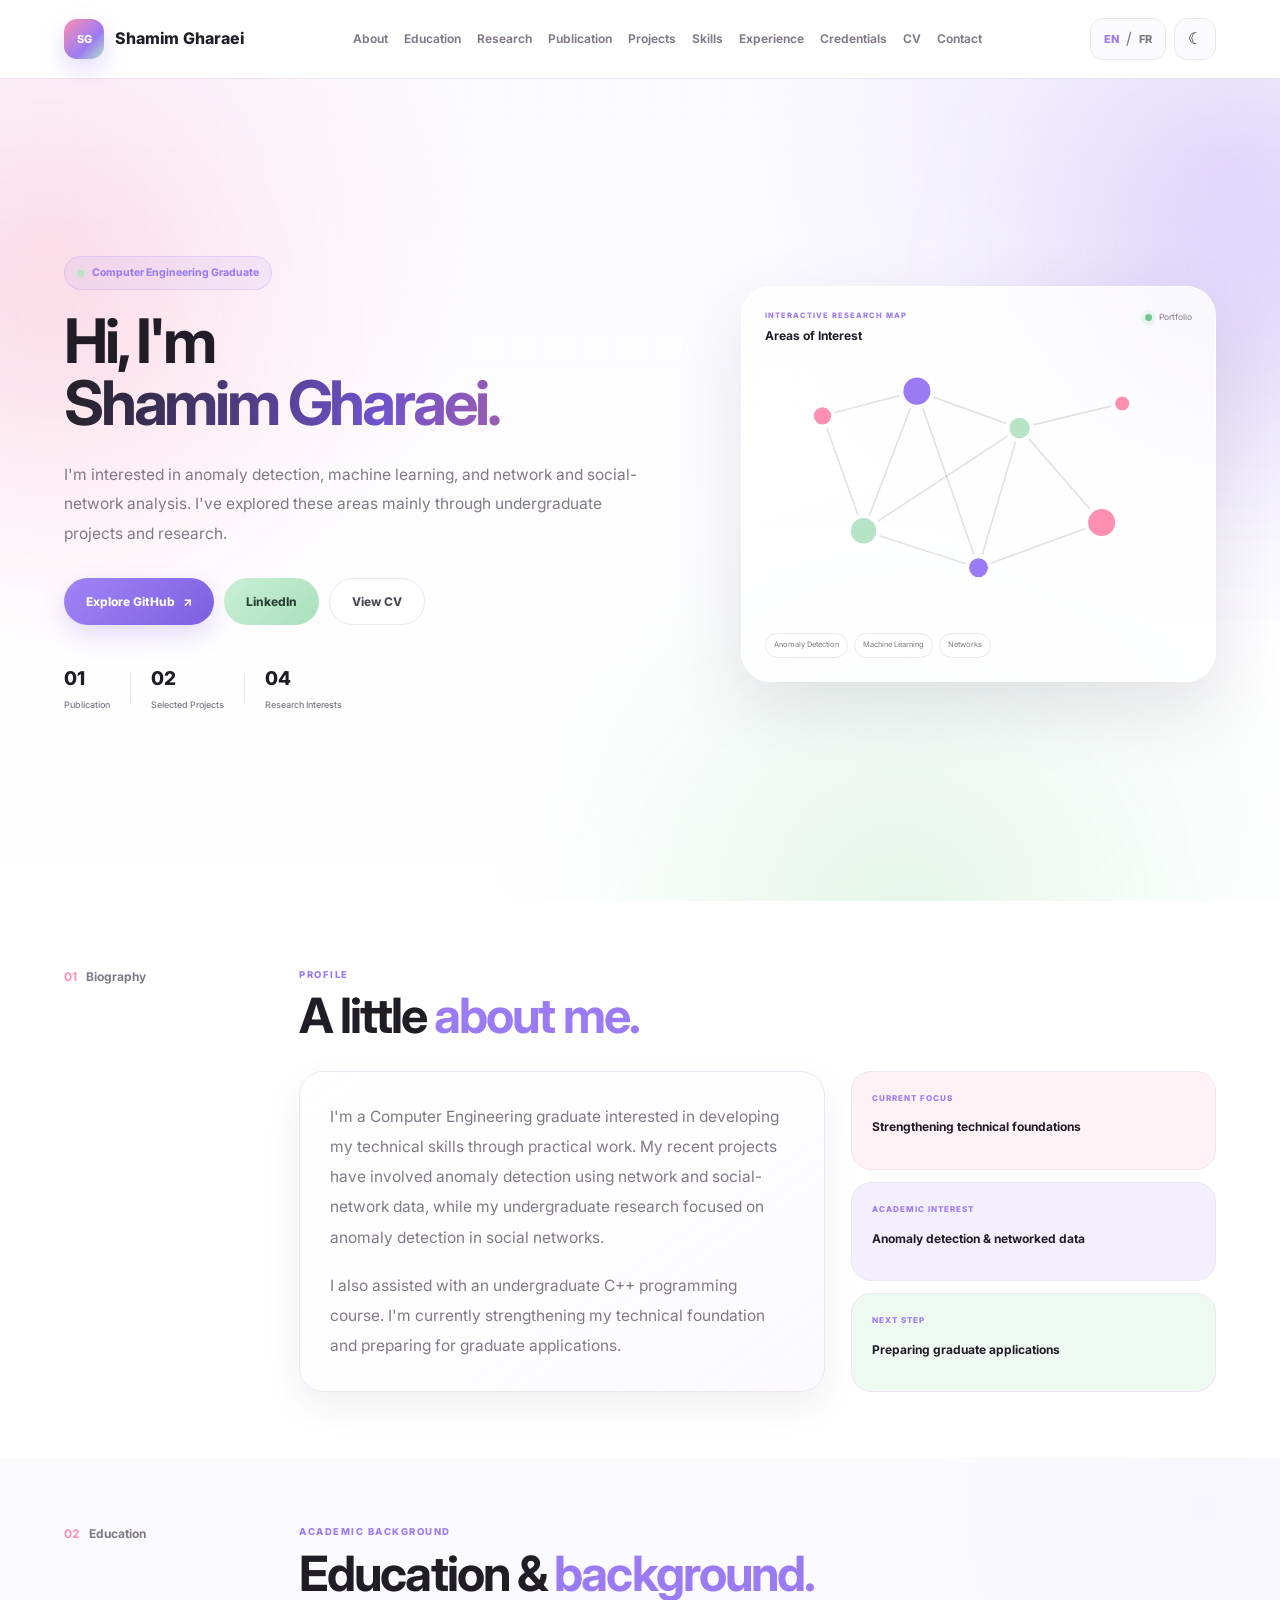
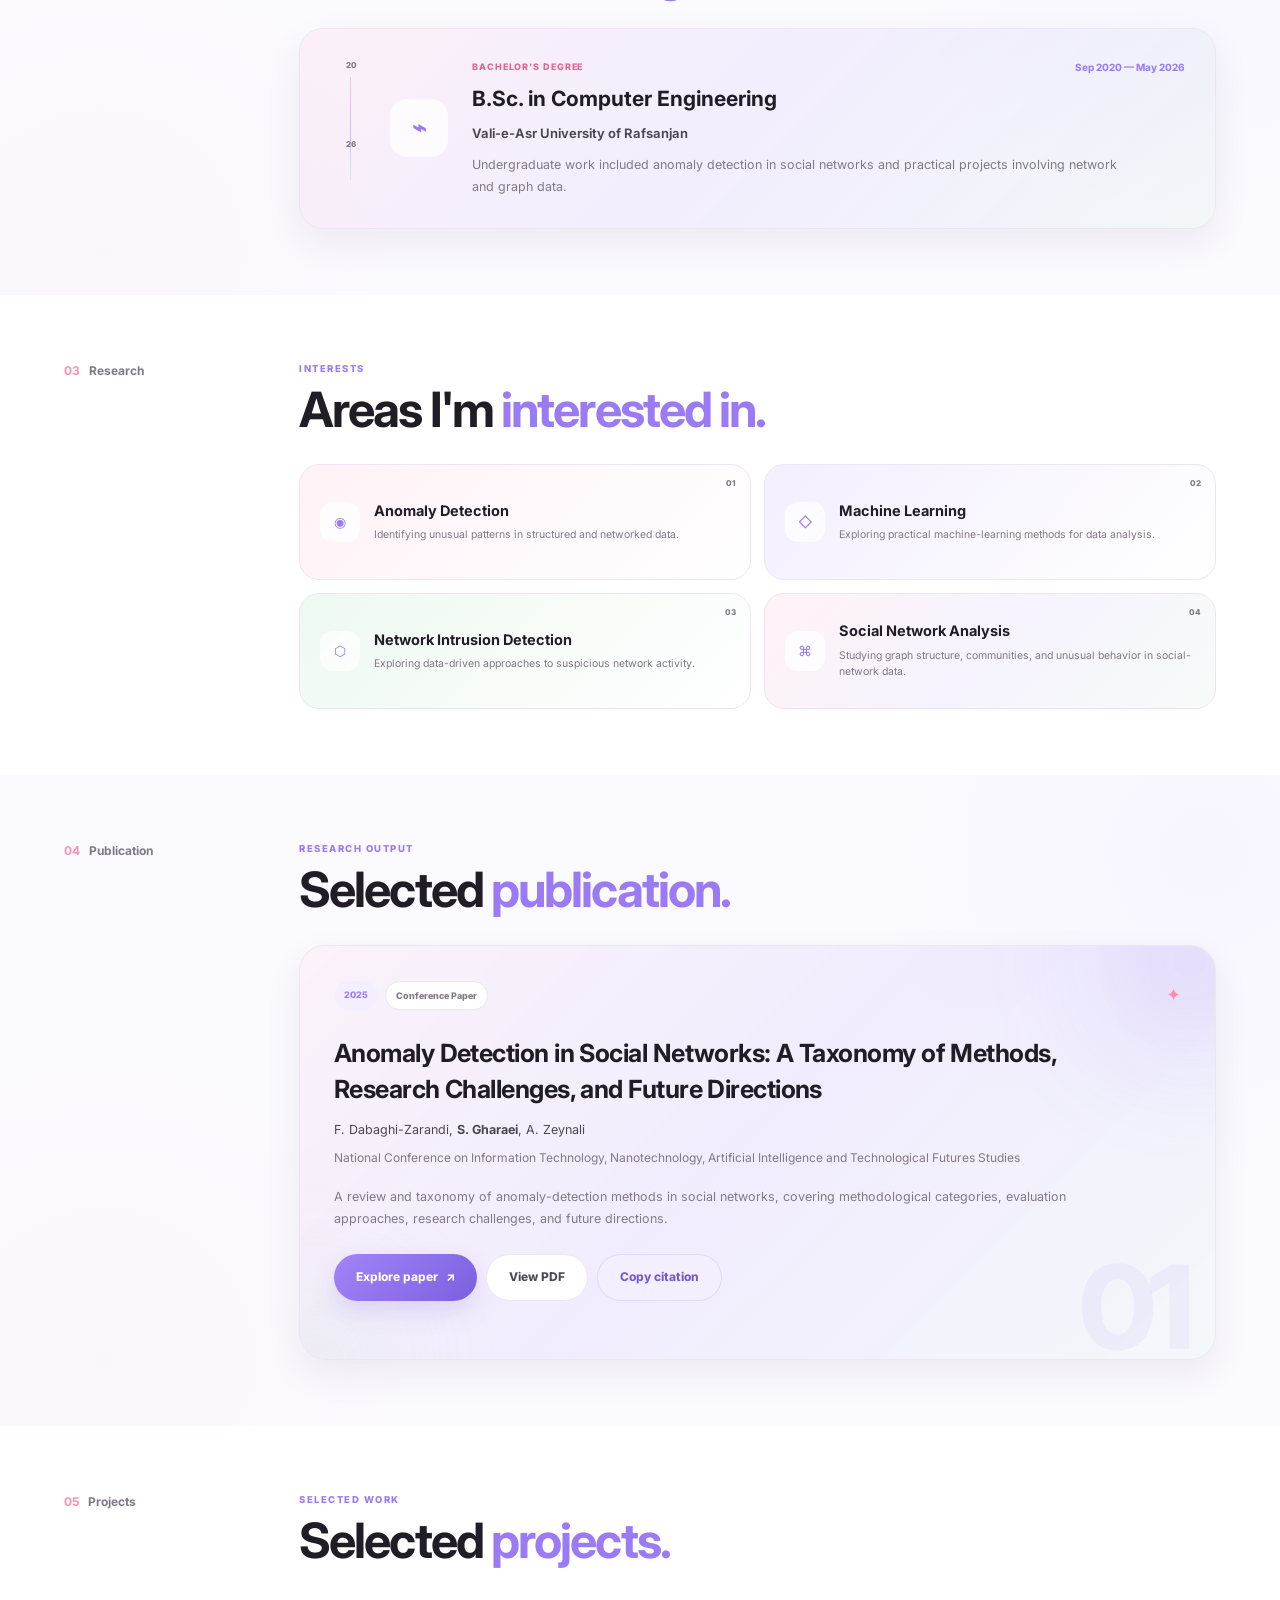
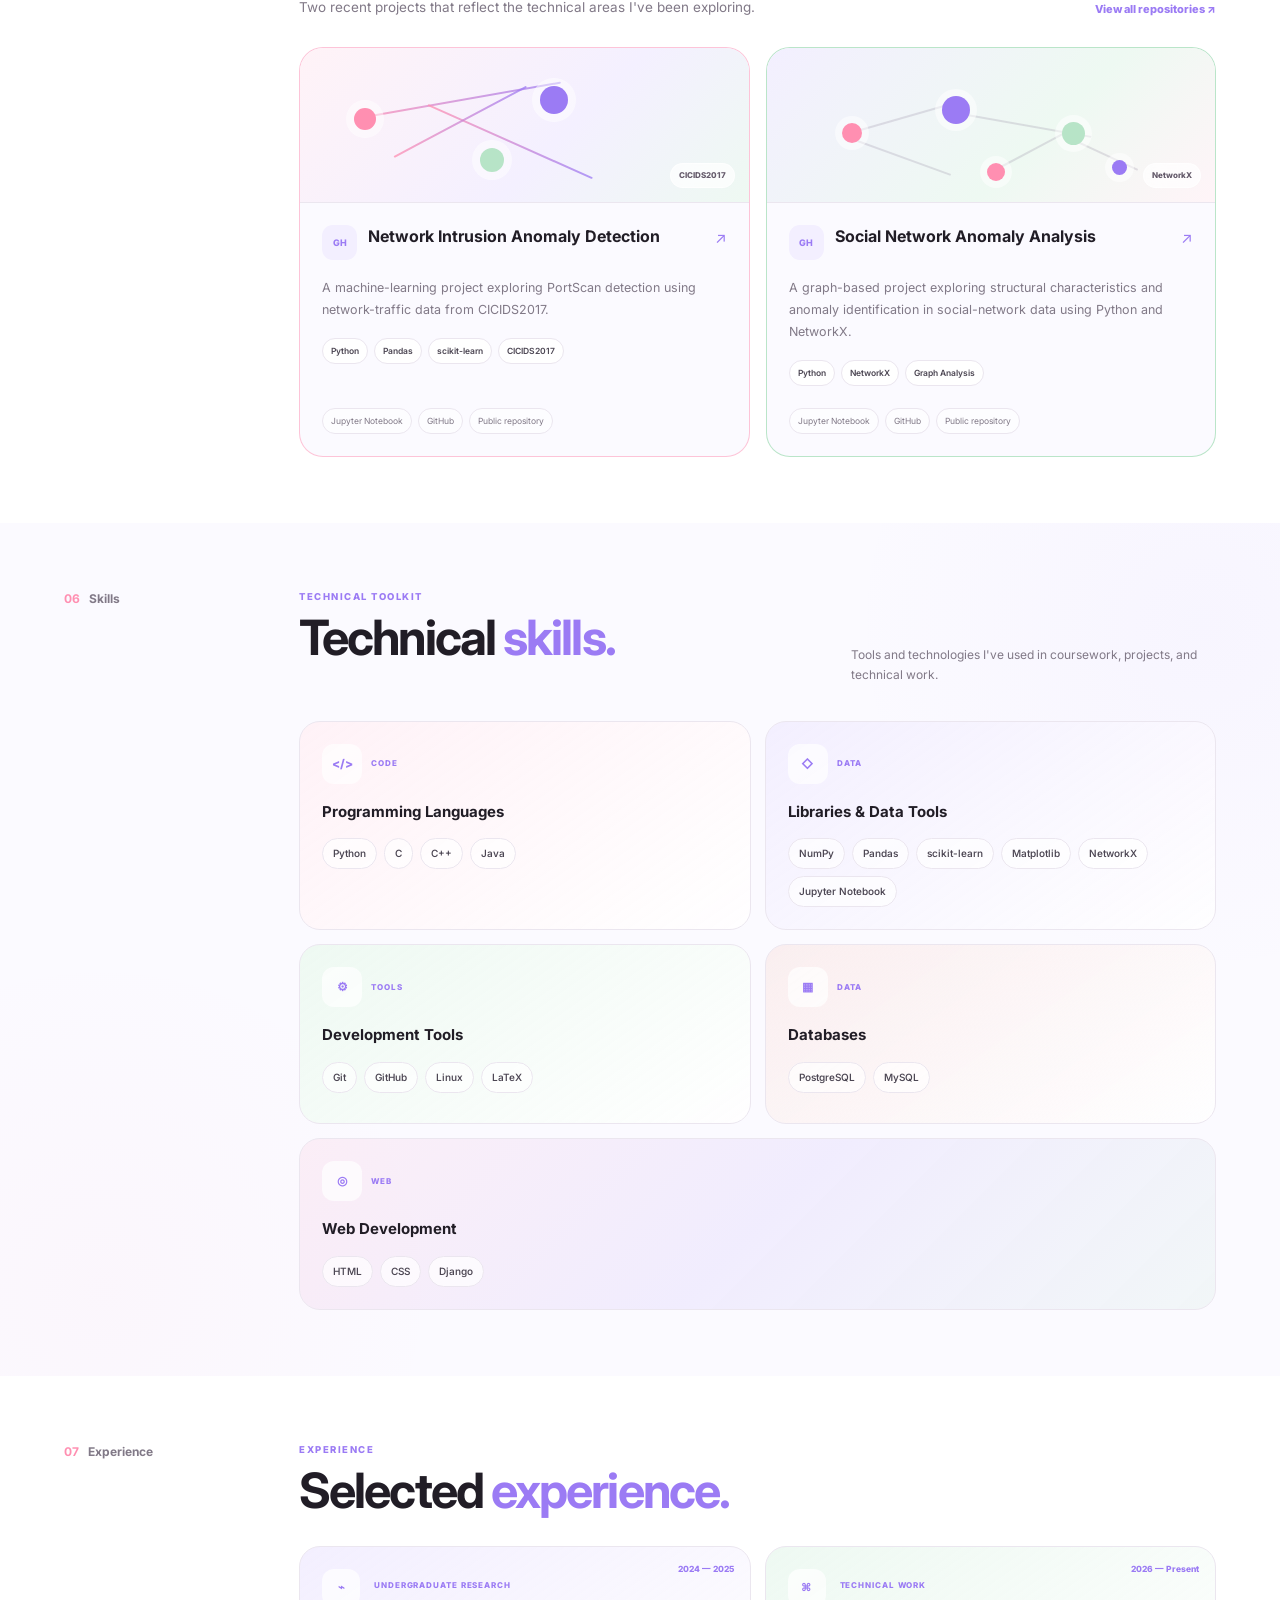
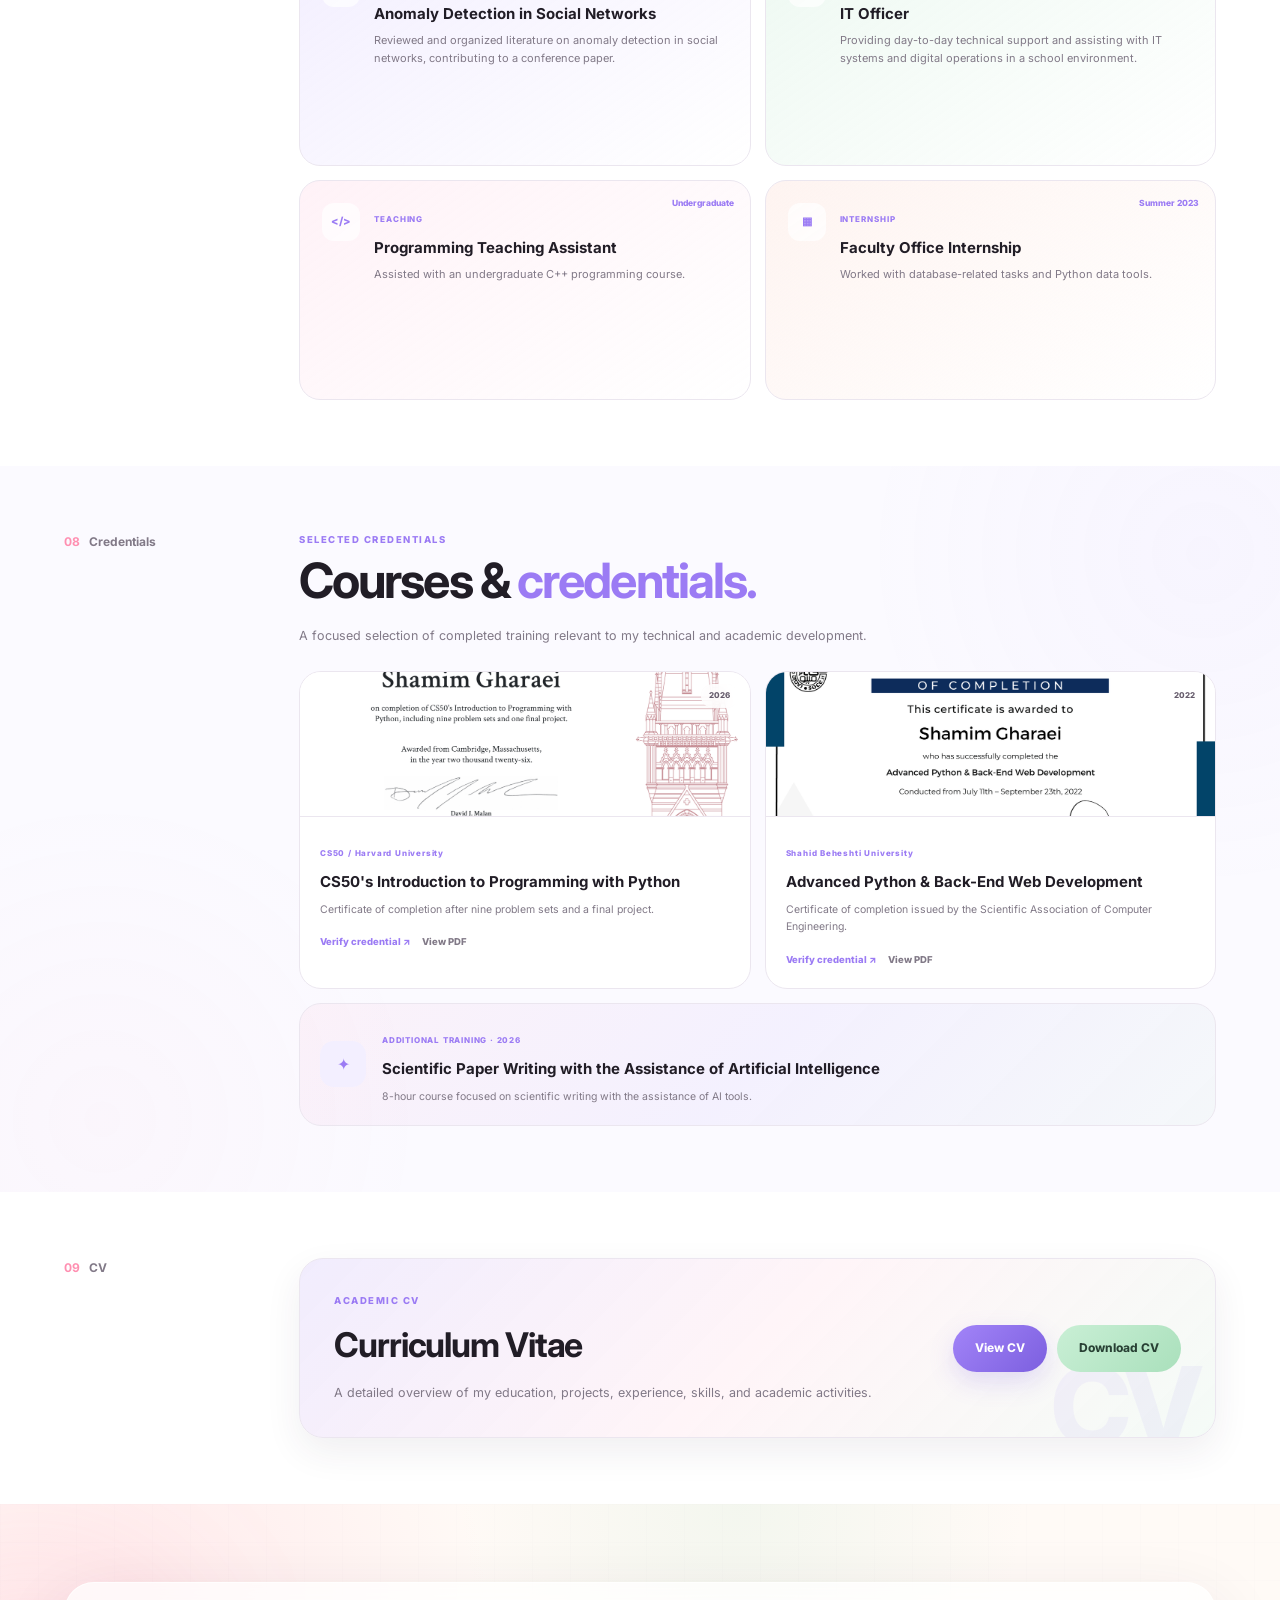
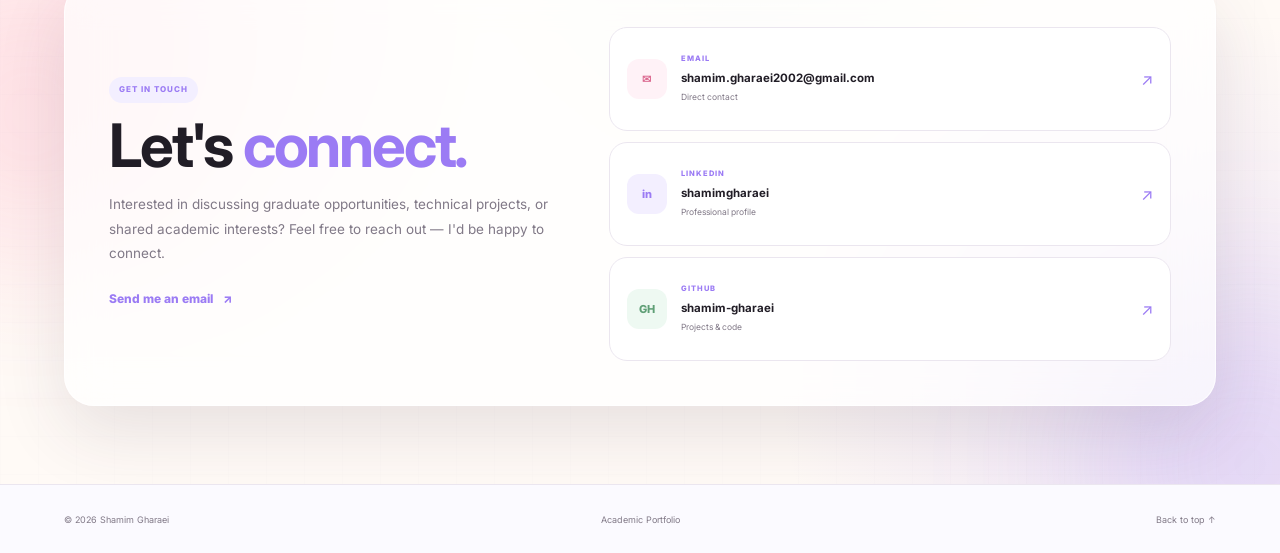
==== index.html @ 20877ae3 "Add files via upload" ====
<!DOCTYPE html>
<html lang="en" data-theme="light">
<head>
  <meta charset="UTF-8">
  <meta name="viewport" content="width=device-width, initial-scale=1.0">
  <title>Shamim Gharaei | Academic Portfolio</title>
  <meta name="description" content="Academic portfolio of Shamim Gharaei, Computer Engineering graduate, featuring research interests, projects, publication, experience, and selected credentials.">
  <meta name="theme-color" content="#9b7bf4">
  <meta property="og:title" content="Shamim Gharaei | Academic Portfolio">
  <meta property="og:description" content="Computer Engineering graduate interested in anomaly detection, machine learning, and network and social-network analysis.">
  <meta property="og:type" content="website">
  <meta property="og:url" content="https://shamim-gharaei.github.io/">
  <meta name="twitter:card" content="summary">
  <link rel="canonical" href="https://shamim-gharaei.github.io/">

  <link rel="preconnect" href="https://fonts.googleapis.com">
  <link rel="preconnect" href="https://fonts.gstatic.com" crossorigin>
  <link href="https://fonts.googleapis.com/css2?family=Inter:wght@400;500;600;700;800&display=swap" rel="stylesheet">

  <link rel="icon" href="data:image/svg+xml,%3Csvg xmlns='http://www.w3.org/2000/svg' viewBox='0 0 100 100'%3E%3Cdefs%3E%3ClinearGradient id='g' x1='0' y1='0' x2='1' y2='1'%3E%3Cstop stop-color='%23ff8fb1'/%3E%3Cstop offset='.55' stop-color='%239b7bf4'/%3E%3Cstop offset='1' stop-color='%23b7e4c7'/%3E%3C/linearGradient%3E%3C/defs%3E%3Crect width='100' height='100' rx='28' fill='url(%23g)'/%3E%3Ctext x='50' y='61' font-family='Arial' font-size='34' font-weight='700' text-anchor='middle' fill='white'%3ESG%3C/text%3E%3C/svg%3E">

  <link rel="stylesheet" href="style.css">
  <script src="script.js" defer></script>
</head>
<body>
  <a class="skip-link" href="#main-content">Skip to content</a>
  <div id="scroll-progress" aria-hidden="true"></div>
  <div id="cursor-glow" aria-hidden="true"></div>

  <header class="navbar" id="top">
    <div class="container nav-container">
      <a href="#home" class="logo" aria-label="Shamim Gharaei home">
        <span class="logo-mark">SG</span>
        <span class="logo-name">Shamim Gharaei</span>
      </a>

      <nav class="nav-links" id="primary-nav" aria-label="Primary navigation">
        <a href="#about" data-en="About" data-fr="Profil">About</a>
        <a href="#education" data-en="Education" data-fr="Formation">Education</a>
        <a href="#research" data-en="Research" data-fr="Intérêts">Research</a>
        <a href="#publications" data-en="Publication" data-fr="Publication">Publication</a>
        <a href="#projects" data-en="Projects" data-fr="Projets">Projects</a>
        <a href="#skills" data-en="Skills" data-fr="Compétences">Skills</a>
        <a href="#experience" data-en="Experience" data-fr="Expérience">Experience</a>
        <a href="#credentials" data-en="Credentials" data-fr="Certificats">Credentials</a>
        <a href="#cv">CV</a>
        <a href="#contact" data-en="Contact" data-fr="Contact">Contact</a>
      </nav>

      <div class="nav-actions">
        <div class="language-switch" aria-label="Site language">
          <button class="language-button active" type="button" data-lang="en" aria-pressed="true">EN</button>
          <span aria-hidden="true">/</span>
          <button class="language-button" type="button" data-lang="fr" aria-pressed="false">FR</button>
        </div>
        <button id="theme-toggle" class="theme-toggle" type="button" aria-label="Switch to dark mode">☾</button>
        <button id="menu-toggle" class="menu-toggle" type="button" aria-label="Open navigation" aria-expanded="false" aria-controls="primary-nav">
          <span></span><span></span>
        </button>
      </div>
    </div>
  </header>

  <main id="main-content">
    <!-- HERO -->
    <section id="home" class="hero">
      <div class="hero-grid-pattern" aria-hidden="true"></div>
      <div class="hero-orb orb-one" aria-hidden="true"></div>
      <div class="hero-orb orb-two" aria-hidden="true"></div>
      <div class="hero-orb orb-three" aria-hidden="true"></div>

      <div class="container hero-layout">
        <div class="hero-copy hero-enter">
          <div class="hero-badge">
            <span class="badge-dot"></span>
            <span data-en="Computer Engineering Graduate" data-fr="Diplômée en génie informatique">Computer Engineering Graduate</span>
          </div>

          <h1>
            <span data-en="Hi, I'm" data-fr="Bonjour, je suis">Hi, I'm</span>
            <span class="gradient-name">Shamim Gharaei.</span>
          </h1>

          <p class="hero-description"
             data-en="I'm interested in anomaly detection, machine learning, and network and social-network analysis. I've explored these areas mainly through undergraduate projects and research."
             data-fr="Je m'intéresse à la détection d'anomalies, à l'apprentissage automatique ainsi qu'à l'analyse des réseaux et des réseaux sociaux. J'ai principalement exploré ces domaines à travers des projets et des travaux de premier cycle.">
            I'm interested in anomaly detection, machine learning, and network and social-network analysis. I've explored these areas mainly through undergraduate projects and research.
          </p>

          <div class="hero-actions">
            <a href="https://github.com/shamim-gharaei" target="_blank" rel="noopener noreferrer" class="btn btn-primary">
              <span data-en="Explore GitHub" data-fr="Voir GitHub">Explore GitHub</span><span>↗</span>
            </a>
            <a href="https://www.linkedin.com/in/shamimgharaei" target="_blank" rel="noopener noreferrer" class="btn btn-green">LinkedIn</a>
            <a href="cv.pdf" target="_blank" rel="noopener noreferrer" class="btn btn-outline">
              <span data-en="View CV" data-fr="Voir le CV">View CV</span>
            </a>
          </div>

          <div class="hero-stats" aria-label="Portfolio overview">
            <div class="stat"><strong>01</strong><span data-en="Publication" data-fr="Publication">Publication</span></div>
            <div class="stat-divider"></div>
            <div class="stat"><strong>02</strong><span data-en="Selected Projects" data-fr="Projets sélectionnés">Selected Projects</span></div>
            <div class="stat-divider"></div>
            <div class="stat"><strong>04</strong><span data-en="Research Interests" data-fr="Axes d'intérêt">Research Interests</span></div>
          </div>
        </div>

        <div class="hero-visual hero-enter" id="hero-visual">
          <div class="research-map-card">
            <div class="map-header">
              <div>
                <span class="micro-label" data-en="INTERACTIVE RESEARCH MAP" data-fr="CARTE INTERACTIVE">INTERACTIVE RESEARCH MAP</span>
                <strong data-en="Areas of Interest" data-fr="Domaines d'intérêt">Areas of Interest</strong>
              </div>
              <div class="status"><span></span><span data-en="Portfolio" data-fr="Portfolio">Portfolio</span></div>
            </div>

            <div class="network-wrapper">
              <svg class="network-svg" viewBox="0 0 520 350" role="img" aria-label="Research interests network">
                <g class="edges">
                  <line x1="70" y1="85" x2="185" y2="55"/>
                  <line x1="185" y1="55" x2="310" y2="100"/>
                  <line x1="310" y1="100" x2="435" y2="70"/>
                  <line x1="70" y1="85" x2="120" y2="225"/>
                  <line x1="120" y1="225" x2="260" y2="270"/>
                  <line x1="260" y1="270" x2="410" y2="215"/>
                  <line x1="185" y1="55" x2="260" y2="270"/>
                  <line x1="310" y1="100" x2="410" y2="215"/>
                  <line x1="120" y1="225" x2="310" y2="100"/>
                  <line x1="185" y1="55" x2="120" y2="225"/>
                  <line x1="310" y1="100" x2="260" y2="270"/>
                </g>
                <g class="nodes">
                  <circle class="graph-node node-pink node-a" data-label-en="Anomaly Detection" data-label-fr="Détection d'anomalies" cx="70" cy="85" r="13"/>
                  <circle class="graph-node node-purple node-b" data-label-en="Machine Learning" data-label-fr="Apprentissage automatique" cx="185" cy="55" r="19"/>
                  <circle class="graph-node node-green node-c" data-label-en="Network Analysis" data-label-fr="Analyse de réseaux" cx="310" cy="100" r="15"/>
                  <circle class="graph-node node-pink node-b" data-label-en="Network Data" data-label-fr="Données réseau" cx="435" cy="70" r="11"/>
                  <circle class="graph-node node-green node-a" data-label-en="Network Intrusion Detection" data-label-fr="Détection d'intrusions réseau" cx="120" cy="225" r="18"/>
                  <circle class="graph-node node-purple node-c" data-label-en="Social Network Analysis" data-label-fr="Analyse des réseaux sociaux" cx="260" cy="270" r="14"/>
                  <circle class="graph-node node-pink node-a" data-label-en="Anomaly Analysis" data-label-fr="Analyse d'anomalies" cx="410" cy="215" r="19"/>
                </g>
              </svg>
              <div id="graph-tooltip" class="graph-tooltip">Research Area</div>
            </div>

            <div class="map-bottom">
              <span data-en="Anomaly Detection" data-fr="Détection d'anomalies">Anomaly Detection</span>
              <span data-en="Machine Learning" data-fr="Apprentissage automatique">Machine Learning</span>
              <span data-en="Networks" data-fr="Réseaux">Networks</span>
            </div>
          </div>
        </div>
      </div>
    </section>

    <!-- ABOUT -->
    <section id="about" class="section section-white">
      <div class="container section-layout">
        <aside class="section-index"><span>01</span><span data-en="Biography" data-fr="Biographie">Biography</span></aside>

        <div class="section-content reveal">
          <p class="eyebrow" data-en="PROFILE" data-fr="PROFIL">PROFILE</p>
          <h2 class="section-title">
            <span data-en="A little" data-fr="Quelques mots">A little</span>
            <span class="accent-text" data-en="about me." data-fr="sur moi.">about me.</span>
          </h2>

          <div class="bio-layout">
            <article class="bio-main-card">
              <p data-en="I'm a Computer Engineering graduate interested in developing my technical skills through practical work. My recent projects have involved anomaly detection using network and social-network data, while my undergraduate research focused on anomaly detection in social networks."
                 data-fr="Je suis diplômée en génie informatique et je développe mes compétences techniques à travers des projets pratiques. Mes projets récents portent sur la détection d'anomalies dans des données de réseau et de réseaux sociaux, tandis que mes travaux de premier cycle se sont concentrés sur la détection d'anomalies dans les réseaux sociaux.">
                I'm a Computer Engineering graduate interested in developing my technical skills through practical work. My recent projects have involved anomaly detection using network and social-network data, while my undergraduate research focused on anomaly detection in social networks.
              </p>
              <p data-en="I also assisted with an undergraduate C++ programming course. I'm currently strengthening my technical foundation and preparing for graduate applications."
                 data-fr="J'ai également contribué à un cours de programmation C++ de premier cycle en tant qu'assistante d'enseignement. Je renforce actuellement mes bases techniques tout en préparant mes candidatures aux études supérieures.">
                I also assisted with an undergraduate C++ programming course. I'm currently strengthening my technical foundation and preparing for graduate applications.
              </p>
            </article>

            <div class="bio-side-stack">
              <div class="profile-note note-pink">
                <span data-en="CURRENT FOCUS" data-fr="OBJECTIF ACTUEL">CURRENT FOCUS</span>
                <strong data-en="Strengthening technical foundations" data-fr="Renforcer mes bases techniques">Strengthening technical foundations</strong>
              </div>
              <div class="profile-note note-purple">
                <span data-en="ACADEMIC INTEREST" data-fr="INTÉRÊT ACADÉMIQUE">ACADEMIC INTEREST</span>
                <strong data-en="Anomaly detection & networked data" data-fr="Détection d'anomalies & données en réseau">Anomaly detection & networked data</strong>
              </div>
              <div class="profile-note note-green">
                <span data-en="NEXT STEP" data-fr="PROCHAINE ÉTAPE">NEXT STEP</span>
                <strong data-en="Preparing graduate applications" data-fr="Préparer mes candidatures aux études supérieures">Preparing graduate applications</strong>
              </div>
            </div>
          </div>
        </div>
      </div>
    </section>

    <!-- EDUCATION -->
    <section id="education" class="section section-tint">
      <div class="container section-layout">
        <aside class="section-index"><span>02</span><span data-en="Education" data-fr="Formation">Education</span></aside>

        <div class="section-content reveal">
          <p class="eyebrow" data-en="ACADEMIC BACKGROUND" data-fr="PARCOURS ACADÉMIQUE">ACADEMIC BACKGROUND</p>
          <h2 class="section-title">
            <span data-en="Education &" data-fr="Formation &">Education &</span>
            <span class="accent-text" data-en="background." data-fr="parcours.">background.</span>
          </h2>

          <article class="education-card">
            <div class="education-rail" aria-hidden="true"><span>20</span><span>26</span></div>
            <div class="education-icon" aria-hidden="true">⌁</div>
            <div class="education-main">
              <div class="education-top">
                <span class="education-type" data-en="BACHELOR'S DEGREE" data-fr="DIPLÔME DE PREMIER CYCLE">BACHELOR'S DEGREE</span>
                <span class="education-date">Sep 2020 — May 2026</span>
              </div>
              <h3>B.Sc. in Computer Engineering</h3>
              <p class="education-university">Vali-e-Asr University of Rafsanjan</p>
              <p class="education-description"
                 data-en="Undergraduate work included anomaly detection in social networks and practical projects involving network and graph data."
                 data-fr="Mes travaux de premier cycle ont porté sur la détection d'anomalies dans les réseaux sociaux ainsi que sur des projets pratiques utilisant des données de réseau et de graphe.">
                Undergraduate work included anomaly detection in social networks and practical projects involving network and graph data.
              </p>
            </div>
          </article>
        </div>
      </div>
    </section>

    <!-- RESEARCH -->
    <section id="research" class="section section-white">
      <div class="container section-layout">
        <aside class="section-index"><span>03</span><span data-en="Research" data-fr="Intérêts">Research</span></aside>

        <div class="section-content reveal">
          <p class="eyebrow" data-en="INTERESTS" data-fr="INTÉRÊTS">INTERESTS</p>
          <h2 class="section-title">
            <span data-en="Areas I'm" data-fr="Domaines qui">Areas I'm</span>
            <span class="accent-text" data-en="interested in." data-fr="m'intéressent.">interested in.</span>
          </h2>

          <div class="interest-grid">
            <article class="interest-card accent-pink">
              <span class="interest-number">01</span>
              <div class="interest-symbol">◉</div>
              <div>
                <strong data-en="Anomaly Detection" data-fr="Détection d'anomalies">Anomaly Detection</strong>
                <p data-en="Identifying unusual patterns in structured and networked data." data-fr="Identifier des comportements inhabituels dans des données structurées et en réseau.">Identifying unusual patterns in structured and networked data.</p>
              </div>
            </article>

            <article class="interest-card accent-purple">
              <span class="interest-number">02</span>
              <div class="interest-symbol">◇</div>
              <div>
                <strong data-en="Machine Learning" data-fr="Apprentissage automatique">Machine Learning</strong>
                <p data-en="Exploring practical machine-learning methods for data analysis." data-fr="Explorer des méthodes pratiques d'apprentissage automatique pour l'analyse de données.">Exploring practical machine-learning methods for data analysis.</p>
              </div>
            </article>

            <article class="interest-card accent-green">
              <span class="interest-number">03</span>
              <div class="interest-symbol">⬡</div>
              <div>
                <strong data-en="Network Intrusion Detection" data-fr="Détection d'intrusions réseau">Network Intrusion Detection</strong>
                <p data-en="Exploring data-driven approaches to suspicious network activity." data-fr="Explorer des approches fondées sur les données pour l'activité réseau suspecte.">Exploring data-driven approaches to suspicious network activity.</p>
              </div>
            </article>

            <article class="interest-card accent-mix">
              <span class="interest-number">04</span>
              <div class="interest-symbol">⌘</div>
              <div>
                <strong data-en="Social Network Analysis" data-fr="Analyse des réseaux sociaux">Social Network Analysis</strong>
                <p data-en="Studying graph structure, communities, and unusual behavior in social-network data." data-fr="Étudier la structure des graphes, les communautés et les comportements inhabituels dans les réseaux sociaux.">Studying graph structure, communities, and unusual behavior in social-network data.</p>
              </div>
            </article>
          </div>
        </div>
      </div>
    </section>

    <!-- PUBLICATION -->
    <section id="publications" class="section section-tint publication-section">
      <div class="container section-layout">
        <aside class="section-index"><span>04</span><span data-en="Publication" data-fr="Publication">Publication</span></aside>

        <div class="section-content reveal">
          <p class="eyebrow" data-en="RESEARCH OUTPUT" data-fr="PUBLICATION">RESEARCH OUTPUT</p>
          <h2 class="section-title">
            <span data-en="Selected" data-fr="Publication">Selected</span>
            <span class="accent-text" data-en="publication." data-fr="sélectionnée.">publication.</span>
          </h2>

          <article class="publication-feature-card">
            <div class="publication-glow publication-glow-one" aria-hidden="true"></div>
            <div class="publication-glow publication-glow-two" aria-hidden="true"></div>

            <div class="publication-number" aria-hidden="true">01</div>
            <div class="publication-card-head">
              <div class="publication-badges">
                <span class="tag-year">2025</span>
                <span class="tag-paper" data-en="Conference Paper" data-fr="Article de conférence">Conference Paper</span>
              </div>
              <span class="publication-mark" aria-hidden="true">✦</span>
            </div>

            <h3>Anomaly Detection in Social Networks: A Taxonomy of Methods, Research Challenges, and Future Directions</h3>
            <p class="publication-authors">F. Dabaghi-Zarandi, <strong>S. Gharaei</strong>, A. Zeynali</p>
            <p class="publication-venue">National Conference on Information Technology, Nanotechnology, Artificial Intelligence and Technological Futures Studies</p>

            <p class="publication-summary"
               data-en="A review and taxonomy of anomaly-detection methods in social networks, covering methodological categories, evaluation approaches, research challenges, and future directions."
               data-fr="Une revue et une taxonomie des méthodes de détection d'anomalies dans les réseaux sociaux, couvrant les catégories méthodologiques, les approches d'évaluation, les défis de recherche et les perspectives futures.">
              A review and taxonomy of anomaly-detection methods in social networks, covering methodological categories, evaluation approaches, research challenges, and future directions.
            </p>

            <div class="publication-actions">
              <button type="button" class="btn btn-primary" data-open-paper>
                <span data-en="Explore paper" data-fr="Explorer l'article">Explore paper</span><span>↗</span>
              </button>
              <a href="assets/paper.pdf" target="_blank" rel="noopener noreferrer" class="btn btn-outline"><span data-en="View PDF" data-fr="Voir le PDF">View PDF</span></a>
              <button type="button" class="btn btn-soft" id="copy-citation"><span data-en="Copy citation" data-fr="Copier la référence">Copy citation</span></button>
            </div>
            <p class="citation-message" id="citation-message" aria-live="polite"></p>
          </article>
        </div>
      </div>
    </section>

    <!-- PROJECTS -->
    <section id="projects" class="section section-white projects-section">
      <div class="container section-layout">
        <aside class="section-index"><span>05</span><span data-en="Projects" data-fr="Projets">Projects</span></aside>

        <div class="section-content reveal">
          <div class="projects-heading">
            <div>
              <p class="eyebrow" data-en="SELECTED WORK" data-fr="PROJETS SÉLECTIONNÉS">SELECTED WORK</p>
              <h2 class="section-title">
                <span data-en="Selected" data-fr="Projets">Selected</span>
                <span class="accent-text" data-en="projects." data-fr="sélectionnés.">projects.</span>
              </h2>
              <p class="section-subtitle" data-en="Two recent projects that reflect the technical areas I've been exploring." data-fr="Deux projets récents qui reflètent les domaines techniques que j'ai explorés.">Two recent projects that reflect the technical areas I've been exploring.</p>
            </div>
            <a href="https://github.com/shamim-gharaei?tab=repositories" target="_blank" rel="noopener noreferrer" class="repositories-link"><span data-en="View all repositories" data-fr="Voir tous les dépôts">View all repositories</span> ↗</a>
          </div>

          <div class="projects-grid" id="github-projects">
            <a class="project-card project-card-network" href="https://github.com/shamim-gharaei/network-intrusion-anomaly-detection" target="_blank" rel="noopener noreferrer" data-repo="network-intrusion-anomaly-detection">
              <div class="project-visual network-preview" aria-hidden="true">
                <div class="traffic-line traffic-line-a"></div>
                <div class="traffic-line traffic-line-b"></div>
                <div class="traffic-line traffic-line-c"></div>
                <div class="traffic-node traffic-node-a"></div>
                <div class="traffic-node traffic-node-b"></div>
                <div class="traffic-node traffic-node-c"></div>
                <span class="preview-chip">CICIDS2017</span>
              </div>
              <div class="project-body">
                <div class="project-title-row">
                  <div class="project-icon">GH</div>
                  <h3>Network Intrusion Anomaly Detection</h3>
                  <span class="project-arrow">↗</span>
                </div>
                <p class="project-description" data-en="A machine-learning project exploring PortScan detection using network-traffic data from CICIDS2017." data-fr="Un projet d'apprentissage automatique explorant la détection de PortScan à partir de données de trafic réseau CICIDS2017.">A machine-learning project exploring PortScan detection using network-traffic data from CICIDS2017.</p>
                <div class="project-tech"><span>Python</span><span>Pandas</span><span>scikit-learn</span><span>CICIDS2017</span></div>
                <div class="project-meta"><span class="repo-language">Jupyter Notebook</span><span class="repo-stars">GitHub</span><span class="repo-updated" data-en="Public repository" data-fr="Dépôt public">Public repository</span></div>
              </div>
            </a>

            <a class="project-card project-card-graph" href="https://github.com/shamim-gharaei/social-network-anomaly-analysis" target="_blank" rel="noopener noreferrer" data-repo="social-network-anomaly-analysis">
              <div class="project-visual graph-preview" aria-hidden="true">
                <span class="g-edge e1"></span><span class="g-edge e2"></span><span class="g-edge e3"></span><span class="g-edge e4"></span><span class="g-edge e5"></span>
                <span class="g-node n1"></span><span class="g-node n2"></span><span class="g-node n3"></span><span class="g-node n4"></span><span class="g-node n5"></span>
                <span class="preview-chip">NetworkX</span>
              </div>
              <div class="project-body">
                <div class="project-title-row">
                  <div class="project-icon">GH</div>
                  <h3>Social Network Anomaly Analysis</h3>
                  <span class="project-arrow">↗</span>
                </div>
                <p class="project-description" data-en="A graph-based project exploring structural characteristics and anomaly identification in social-network data using Python and NetworkX." data-fr="Un projet fondé sur les graphes explorant les caractéristiques structurelles et l'identification d'anomalies dans des données de réseaux sociaux avec Python et NetworkX.">A graph-based project exploring structural characteristics and anomaly identification in social-network data using Python and NetworkX.</p>
                <div class="project-tech"><span>Python</span><span>NetworkX</span><span>Graph Analysis</span></div>
                <div class="project-meta"><span class="repo-language">Jupyter Notebook</span><span class="repo-stars">GitHub</span><span class="repo-updated" data-en="Public repository" data-fr="Dépôt public">Public repository</span></div>
              </div>
            </a>
          </div>
        </div>
      </div>
    </section>

    <!-- SKILLS -->
    <section id="skills" class="section section-tint skills-section">
      <div class="container section-layout">
        <aside class="section-index"><span>06</span><span data-en="Skills" data-fr="Compétences">Skills</span></aside>

        <div class="section-content reveal">
          <div class="skills-heading">
            <div>
              <p class="eyebrow" data-en="TECHNICAL TOOLKIT" data-fr="OUTILS TECHNIQUES">TECHNICAL TOOLKIT</p>
              <h2 class="section-title">
                <span data-en="Technical" data-fr="Compétences">Technical</span>
                <span class="accent-text" data-en="skills." data-fr="techniques.">skills.</span>
              </h2>
            </div>
            <p class="skills-note" data-en="Tools and technologies I've used in coursework, projects, and technical work." data-fr="Outils et technologies que j'ai utilisés dans mes cours, projets et travaux techniques.">Tools and technologies I've used in coursework, projects, and technical work.</p>
          </div>

          <div class="skills-grid">
            <article class="skill-card skill-pink">
              <div class="skill-topline"><span class="skill-icon">&lt;/&gt;</span><span class="skill-kicker">CODE</span></div>
              <h3 data-en="Programming Languages" data-fr="Langages de programmation">Programming Languages</h3>
              <div class="skill-tags"><span>Python</span><span>C</span><span>C++</span><span>Java</span></div>
            </article>

            <article class="skill-card skill-purple">
              <div class="skill-topline"><span class="skill-icon">◇</span><span class="skill-kicker">DATA</span></div>
              <h3 data-en="Libraries & Data Tools" data-fr="Bibliothèques & outils de données">Libraries & Data Tools</h3>
              <div class="skill-tags"><span>NumPy</span><span>Pandas</span><span>scikit-learn</span><span>Matplotlib</span><span>NetworkX</span><span>Jupyter Notebook</span></div>
            </article>

            <article class="skill-card skill-green">
              <div class="skill-topline"><span class="skill-icon">⚙</span><span class="skill-kicker">TOOLS</span></div>
              <h3 data-en="Development Tools" data-fr="Outils de développement">Development Tools</h3>
              <div class="skill-tags"><span>Git</span><span>GitHub</span><span>Linux</span><span>LaTeX</span></div>
            </article>

            <article class="skill-card skill-coral">
              <div class="skill-topline"><span class="skill-icon">▦</span><span class="skill-kicker">DATA</span></div>
              <h3 data-en="Databases" data-fr="Bases de données">Databases</h3>
              <div class="skill-tags"><span>PostgreSQL</span><span>MySQL</span></div>
            </article>

            <article class="skill-card skill-wide skill-mix">
              <div class="skill-topline"><span class="skill-icon">◎</span><span class="skill-kicker">WEB</span></div>
              <h3 data-en="Web Development" data-fr="Développement web">Web Development</h3>
              <div class="skill-tags"><span>HTML</span><span>CSS</span><span>Django</span></div>
            </article>
          </div>
        </div>
      </div>
    </section>

    <!-- EXPERIENCE -->
    <section id="experience" class="section section-white">
      <div class="container section-layout">
        <aside class="section-index"><span>07</span><span data-en="Experience" data-fr="Expérience">Experience</span></aside>

        <div class="section-content reveal">
          <p class="eyebrow" data-en="EXPERIENCE" data-fr="EXPÉRIENCE">EXPERIENCE</p>
          <h2 class="section-title">
            <span data-en="Selected" data-fr="Expérience">Selected</span>
            <span class="accent-text" data-en="experience." data-fr="sélectionnée.">experience.</span>
          </h2>

          <div class="experience-grid">
            <article class="experience-card experience-research">
              <div class="experience-date">2024 — 2025</div>
              <div class="experience-icon">⌁</div>
              <div class="experience-content">
                <span class="experience-type" data-en="UNDERGRADUATE RESEARCH" data-fr="RECHERCHE DE PREMIER CYCLE">UNDERGRADUATE RESEARCH</span>
                <h3 data-en="Anomaly Detection in Social Networks" data-fr="Détection d'anomalies dans les réseaux sociaux">Anomaly Detection in Social Networks</h3>
                <p data-en="Reviewed and organized literature on anomaly detection in social networks, contributing to a conference paper." data-fr="Revue et organisation de la littérature sur la détection d'anomalies dans les réseaux sociaux, avec une contribution à un article de conférence.">Reviewed and organized literature on anomaly detection in social networks, contributing to a conference paper.</p>
              </div>
            </article>

            <article class="experience-card experience-it">
              <div class="experience-date">2026 — Present</div>
              <div class="experience-icon">⌘</div>
              <div class="experience-content">
                <span class="experience-type" data-en="TECHNICAL WORK" data-fr="TRAVAIL TECHNIQUE">TECHNICAL WORK</span>
                <h3 data-en="IT Officer" data-fr="Chargée informatique">IT Officer</h3>
                <p data-en="Providing day-to-day technical support and assisting with IT systems and digital operations in a school environment." data-fr="Assurer le support technique quotidien et contribuer aux systèmes informatiques et aux opérations numériques dans un établissement scolaire.">Providing day-to-day technical support and assisting with IT systems and digital operations in a school environment.</p>
              </div>
            </article>

            <article class="experience-card experience-ta">
              <div class="experience-date" data-en="Undergraduate" data-fr="Premier cycle">Undergraduate</div>
              <div class="experience-icon">&lt;/&gt;</div>
              <div class="experience-content">
                <span class="experience-type" data-en="TEACHING" data-fr="ENSEIGNEMENT">TEACHING</span>
                <h3 data-en="Programming Teaching Assistant" data-fr="Assistante d'enseignement en programmation">Programming Teaching Assistant</h3>
                <p data-en="Assisted with an undergraduate C++ programming course." data-fr="Contribution à un cours de programmation C++ de premier cycle en tant qu'assistante d'enseignement.">Assisted with an undergraduate C++ programming course.</p>
              </div>
            </article>

            <article class="experience-card experience-internship">
              <div class="experience-date">Summer 2023</div>
              <div class="experience-icon">▦</div>
              <div class="experience-content">
                <span class="experience-type" data-en="INTERNSHIP" data-fr="STAGE">INTERNSHIP</span>
                <h3 data-en="Faculty Office Internship" data-fr="Stage au sein d'un bureau universitaire">Faculty Office Internship</h3>
                <p data-en="Worked with database-related tasks and Python data tools." data-fr="Travail sur des tâches liées aux bases de données et des outils de traitement de données en Python.">Worked with database-related tasks and Python data tools.</p>
              </div>
            </article>
          </div>
        </div>
      </div>
    </section>

    <!-- CREDENTIALS -->
    <section id="credentials" class="section section-tint credentials-section">
      <div class="container section-layout">
        <aside class="section-index"><span>08</span><span data-en="Credentials" data-fr="Certificats">Credentials</span></aside>

        <div class="section-content reveal">
          <p class="eyebrow" data-en="SELECTED CREDENTIALS" data-fr="CERTIFICATS SÉLECTIONNÉS">SELECTED CREDENTIALS</p>
          <h2 class="section-title">
            <span data-en="Courses &" data-fr="Formations &">Courses &</span>
            <span class="accent-text" data-en="credentials." data-fr="certificats.">credentials.</span>
          </h2>
          <p class="credentials-intro" data-en="A focused selection of completed training relevant to my technical and academic development." data-fr="Une sélection ciblée de formations terminées en lien avec mon développement technique et académique.">A focused selection of completed training relevant to my technical and academic development.</p>

          <div class="credentials-grid">
            <article class="credential-card featured-credential credential-cs50">
              <div class="credential-image-wrap">
                <img src="assets/cs50-preview.png" alt="CS50 Introduction to Programming with Python certificate preview">
                <span class="credential-year">2026</span>
              </div>
              <div class="credential-content">
                <span class="credential-kicker">CS50 / Harvard University</span>
                <h3>CS50's Introduction to Programming with Python</h3>
                <p data-en="Certificate of completion after nine problem sets and a final project." data-fr="Certificat obtenu après neuf séries d'exercices et un projet final.">Certificate of completion after nine problem sets and a final project.</p>
                <div class="credential-actions">
                  <a href="https://cs50.harvard.edu/certificates/b8eaac2f-1520-4ddd-a470-6f7ece146860" target="_blank" rel="noopener noreferrer" class="text-link"><span data-en="Verify credential" data-fr="Vérifier le certificat">Verify credential</span> ↗</a>
                  <a href="assets/cs50p.pdf" target="_blank" rel="noopener noreferrer" class="text-link muted-link"><span data-en="View PDF" data-fr="Voir le PDF">View PDF</span></a>
                </div>
              </div>
            </article>

            <article class="credential-card featured-credential credential-sbu">
              <div class="credential-image-wrap">
                <img src="assets/sbu-preview.png" alt="Advanced Python and Back-End Web Development certificate preview">
                <span class="credential-year">2022</span>
              </div>
              <div class="credential-content">
                <span class="credential-kicker">Shahid Beheshti University</span>
                <h3>Advanced Python & Back-End Web Development</h3>
                <p data-en="Certificate of completion issued by the Scientific Association of Computer Engineering." data-fr="Certificat de réussite délivré par l'Association scientifique de génie informatique.">Certificate of completion issued by the Scientific Association of Computer Engineering.</p>
                <div class="credential-actions">
                  <a href="https://soce.ir/certificate/r3IGGRol" target="_blank" rel="noopener noreferrer" class="text-link"><span data-en="Verify credential" data-fr="Vérifier le certificat">Verify credential</span> ↗</a>
                  <a href="assets/sbu-python.pdf" target="_blank" rel="noopener noreferrer" class="text-link muted-link"><span data-en="View PDF" data-fr="Voir le PDF">View PDF</span></a>
                </div>
              </div>
            </article>

            <article class="credential-card additional-training">
              <div class="training-icon">✦</div>
              <div class="credential-content">
                <span class="credential-kicker" data-en="ADDITIONAL TRAINING · 2026" data-fr="FORMATION COMPLÉMENTAIRE · 2026">ADDITIONAL TRAINING · 2026</span>
                <h3 data-en="Scientific Paper Writing with the Assistance of Artificial Intelligence" data-fr="Rédaction scientifique avec l'aide de l'intelligence artificielle">Scientific Paper Writing with the Assistance of Artificial Intelligence</h3>
                <p data-en="8-hour course focused on scientific writing with the assistance of AI tools." data-fr="Formation de 8 heures consacrée à la rédaction scientifique avec l'aide d'outils d'intelligence artificielle.">8-hour course focused on scientific writing with the assistance of AI tools.</p>
              </div>
            </article>
          </div>
        </div>
      </div>
    </section>

    <!-- CV -->
    <section id="cv" class="section section-white">
      <div class="container section-layout">
        <aside class="section-index"><span>09</span>CV</aside>

        <div class="section-content reveal">
          <div class="cv-card">
            <div class="cv-decoration" aria-hidden="true">CV</div>
            <div>
              <p class="eyebrow" data-en="ACADEMIC CV" data-fr="CV ACADÉMIQUE">ACADEMIC CV</p>
              <h2>Curriculum Vitae</h2>
              <p data-en="A detailed overview of my education, projects, experience, skills, and academic activities." data-fr="Un aperçu détaillé de ma formation, de mes projets, de mon expérience, de mes compétences et de mes activités académiques.">A detailed overview of my education, projects, experience, skills, and academic activities.</p>
            </div>
            <div class="cv-actions">
              <a href="cv.pdf" target="_blank" rel="noopener noreferrer" class="btn btn-primary"><span data-en="View CV" data-fr="Voir le CV">View CV</span></a>
              <a href="cv.pdf" download class="btn btn-green"><span data-en="Download CV" data-fr="Télécharger le CV">Download CV</span></a>
            </div>
          </div>
        </div>
      </div>
    </section>

    <!-- CONTACT -->
    <section id="contact" class="contact-section">
      <div class="contact-orb contact-orb-one" aria-hidden="true"></div>
      <div class="contact-orb contact-orb-two" aria-hidden="true"></div>
      <div class="contact-grid-pattern" aria-hidden="true"></div>

      <div class="container">
        <div class="contact-panel reveal">
          <div class="contact-copy">
            <div class="contact-badge" data-en="GET IN TOUCH" data-fr="PRENDRE CONTACT">GET IN TOUCH</div>
            <h2><span data-en="Let's" data-fr="Restons">Let's</span> <span class="accent-text" data-en="connect." data-fr="en contact.">connect.</span></h2>
            <p class="contact-intro" data-en="Interested in discussing graduate opportunities, technical projects, or shared academic interests? Feel free to reach out — I'd be happy to connect." data-fr="Vous souhaitez échanger au sujet d'études supérieures, de projets techniques ou d'intérêts académiques communs ? N'hésitez pas à me contacter — je serai ravie d'échanger avec vous.">Interested in discussing graduate opportunities, technical projects, or shared academic interests? Feel free to reach out — I'd be happy to connect.</p>
            <a class="contact-primary" href="mailto:shamim.gharaei2002@gmail.com"><span data-en="Send me an email" data-fr="M'envoyer un courriel">Send me an email</span><span>↗</span></a>
          </div>

          <div class="contact-actions-grid">
            <a href="mailto:shamim.gharaei2002@gmail.com" class="contact-card contact-email">
              <div class="contact-icon">✉</div>
              <div><span class="contact-type">EMAIL</span><strong>shamim.gharaei2002@gmail.com</strong><small data-en="Direct contact" data-fr="Contact direct">Direct contact</small></div>
              <i>↗</i>
            </a>

            <a href="https://www.linkedin.com/in/shamimgharaei" target="_blank" rel="noopener noreferrer" class="contact-card contact-linkedin">
              <div class="contact-icon">in</div>
              <div><span class="contact-type">LINKEDIN</span><strong>shamimgharaei</strong><small data-en="Professional profile" data-fr="Profil professionnel">Professional profile</small></div>
              <i>↗</i>
            </a>

            <a href="https://github.com/shamim-gharaei" target="_blank" rel="noopener noreferrer" class="contact-card contact-github">
              <div class="contact-icon">GH</div>
              <div><span class="contact-type">GITHUB</span><strong>shamim-gharaei</strong><small data-en="Projects & code" data-fr="Projets & code">Projects & code</small></div>
              <i>↗</i>
            </a>
          </div>
        </div>
      </div>
    </section>
  </main>

  <!-- PAPER MODAL -->
  <div id="paper-modal" class="modal" aria-hidden="true">
    <div class="modal-backdrop" data-modal-close></div>
    <div class="modal-dialog paper-modal-dialog" role="dialog" aria-modal="true" aria-labelledby="paper-modal-title" tabindex="-1">
      <button class="modal-close" type="button" data-modal-close aria-label="Close">×</button>
      <div class="paper-modal-topline">
        <span class="modal-kicker" data-en="FEATURED PUBLICATION · 2025" data-fr="PUBLICATION MISE EN AVANT · 2025">FEATURED PUBLICATION · 2025</span>
        <div class="modal-preview-chip">
          <img src="assets/paper-preview.png" alt="First page thumbnail of the paper">
          <span data-en="First page preview" data-fr="Aperçu de la première page">First page preview</span>
        </div>
      </div>

      <div class="paper-modal-content">
        <h2 id="paper-modal-title">Anomaly Detection in Social Networks: A Taxonomy of Methods, Research Challenges, and Future Directions</h2>
        <p class="modal-authors">F. Dabaghi-Zarandi, <strong>S. Gharaei</strong>, A. Zeynali</p>
        <div class="modal-info-row">
          <div><span data-en="Type" data-fr="Type">Type</span><strong data-en="Conference Paper" data-fr="Article de conférence">Conference Paper</strong></div>
          <div><span data-en="Year" data-fr="Année">Year</span><strong>2025</strong></div>
        </div>

        <h3 data-en="Abstract" data-fr="Résumé">Abstract</h3>
        <p class="abstract-text">In today’s world, social networks have become one of the most important communication platforms and are gradually turning into essential and inseparable parts of daily life. Every day, a huge amount of data is transferred through these networks; therefore, ensuring user security has become a necessity. For this reason, anomaly detection in social networks—such as identifying suspicious users and spammers—plays an important role in preventing the spread of fake information, fraud, and scams. These anomalies have different types. In this paper, we conducted a review and analysis of anomaly detection methods and proposed several categorizations for these approaches. Then, based on our proposed categorization, we evaluated and compared the methods, identified the existing challenges, and, as far as possible, suggested solutions to address them.</p>

        <div class="keyword-row">
          <span>Social Network</span><span>Anomaly Detection</span><span>Anomaly Detection Classification</span><span>Similarity Measure</span><span>Evaluation Function</span>
        </div>

        <div class="modal-actions">
          <a href="assets/paper.pdf" target="_blank" rel="noopener noreferrer" class="btn btn-primary"><span data-en="Open full paper" data-fr="Ouvrir l'article complet">Open full paper</span> ↗</a>
          <button class="btn btn-outline" type="button" id="modal-copy-citation"><span data-en="Copy citation" data-fr="Copier la référence">Copy citation</span></button>
        </div>
      </div>
    </div>
  </div>

  <button id="back-to-top" class="back-to-top" type="button" aria-label="Back to top">↑</button>

  <footer class="footer">
    <div class="container footer-content">
      <span>© 2026 Shamim Gharaei</span>
      <span data-en="Academic Portfolio" data-fr="Portfolio académique">Academic Portfolio</span>
      <a href="#home"><span data-en="Back to top" data-fr="Retour en haut">Back to top</span> ↑</a>
    </div>
  </footer>
</body>
</html>
---- style.css ----
:root {
  --pink: #ff8fb1;
  --pink-deep: #db688f;
  --pink-soft: #fff2f7;
  --purple: #9b7bf4;
  --purple-deep: #7558d6;
  --purple-soft: #f3efff;
  --green: #b7e4c7;
  --green-deep: #5f9f76;
  --green-soft: #eef9f2;
  --coral: #f7a88f;
  --cream: #fffaf6;
  --dark: #211d26;
  --text: #4c4653;
  --muted: #817987;
  --white: #ffffff;
  --soft: #fbfaff;
  --border: #ebe6ef;
  --glass: rgba(255, 255, 255, 0.80);
  --shadow: 0 26px 70px rgba(54, 42, 67, 0.12);
  --shadow-soft: 0 14px 36px rgba(54, 42, 67, 0.075);
  --radius-lg: 30px;
  --radius-md: 22px;
  --radius-sm: 15px;
}

html[data-theme="dark"] {
  --dark: #f8f4fa;
  --text: #e1dbe6;
  --muted: #aaa2b0;
  --white: #141117;
  --soft: #1b171f;
  --cream: #1a161c;
  --border: #372f3d;
  --glass: rgba(20, 17, 23, 0.82);
  --pink-soft: #291821;
  --purple-soft: #211a30;
  --green-soft: #17251d;
  --shadow: 0 28px 80px rgba(0, 0, 0, 0.34);
  --shadow-soft: 0 16px 42px rgba(0, 0, 0, 0.22);
}

* { box-sizing: border-box; }
html { scroll-behavior: smooth; scroll-padding-top: 86px; }
body {
  margin: 0;
  overflow-x: hidden;
  font-family: "Inter", Arial, Helvetica, sans-serif;
  color: var(--text);
  background: var(--white);
  line-height: 1.7;
  -webkit-font-smoothing: antialiased;
  text-rendering: optimizeLegibility;
}
a { color: inherit; text-decoration: none; }
button { font: inherit; }
img { max-width: 100%; display: block; }
.container { width: min(1200px, 90%); margin: 0 auto; }

.skip-link {
  position: fixed;
  top: 10px;
  left: 10px;
  z-index: 10000;
  transform: translateY(-160%);
  padding: 10px 14px;
  border-radius: 12px;
  background: var(--dark);
  color: var(--white);
  font-size: 12px;
  font-weight: 700;
  transition: transform .2s ease;
}
.skip-link:focus { transform: translateY(0); }

:focus-visible {
  outline: 3px solid rgba(155, 123, 244, .45);
  outline-offset: 3px;
}

#scroll-progress {
  position: fixed;
  top: 0;
  left: 0;
  z-index: 9999;
  width: 0;
  height: 3px;
  background: linear-gradient(90deg, var(--pink), var(--purple), var(--green));
}

#cursor-glow {
  position: fixed;
  left: 0;
  top: 0;
  width: 380px;
  height: 380px;
  z-index: 5000;
  pointer-events: none;
  opacity: 0;
  transform: translate(-50%, -50%);
  border-radius: 50%;
  background: radial-gradient(circle, rgba(155,123,244,.08), rgba(255,143,177,.035) 35%, transparent 72%);
}

/* NAV */
.navbar {
  position: sticky;
  top: 0;
  z-index: 3000;
  background: var(--glass);
  backdrop-filter: blur(24px);
  -webkit-backdrop-filter: blur(24px);
  border-bottom: 1px solid var(--border);
}
.nav-container {
  min-height: 78px;
  display: flex;
  align-items: center;
  justify-content: space-between;
  gap: 20px;
}
.logo {
  display: flex;
  align-items: center;
  gap: 11px;
  flex-shrink: 0;
  color: var(--dark);
  font-size: 16px;
  font-weight: 780;
}
.logo-mark {
  width: 40px;
  height: 40px;
  display: inline-flex;
  align-items: center;
  justify-content: center;
  border-radius: 13px;
  color: #fff;
  font-size: 11px;
  background: linear-gradient(135deg, var(--pink), var(--purple) 62%, var(--green));
  box-shadow: 0 10px 24px rgba(155,123,244,.28);
}
.nav-links {
  display: flex;
  align-items: center;
  justify-content: center;
  gap: 16px;
  flex: 1;
}
.nav-links a {
  position: relative;
  color: var(--muted);
  font-size: 12px;
  font-weight: 650;
  white-space: nowrap;
  transition: color .2s ease;
}
.nav-links a:hover,
.nav-links a.active { color: var(--purple); }
.nav-links a::after {
  content: "";
  position: absolute;
  left: 50%;
  bottom: -10px;
  width: 0;
  height: 2px;
  transform: translateX(-50%);
  border-radius: 99px;
  background: linear-gradient(90deg, var(--pink), var(--purple));
  transition: width .2s ease;
}
.nav-links a:hover::after,
.nav-links a.active::after { width: 100%; }
.nav-actions { display: flex; align-items: center; gap: 8px; }
.language-switch {
  min-height: 42px;
  display: flex;
  align-items: center;
  gap: 4px;
  padding: 0 10px;
  border: 1px solid var(--border);
  border-radius: 13px;
  background: var(--soft);
  color: var(--muted);
}
.language-button {
  border: 0;
  padding: 0 3px;
  background: transparent;
  color: var(--muted);
  cursor: pointer;
  font-size: 11px;
  font-weight: 800;
}
.language-button.active { color: var(--purple); }
.theme-toggle,
.menu-toggle {
  width: 42px;
  height: 42px;
  display: inline-flex;
  align-items: center;
  justify-content: center;
  border: 1px solid var(--border);
  border-radius: 13px;
  background: var(--soft);
  color: var(--dark);
  cursor: pointer;
  transition: transform .2s ease, box-shadow .2s ease;
}
.theme-toggle:hover,
.menu-toggle:hover { transform: translateY(-2px); box-shadow: var(--shadow-soft); }
.menu-toggle { display: none; flex-direction: column; gap: 5px; }
.menu-toggle span { width: 17px; height: 2px; border-radius: 99px; background: currentColor; transition: transform .2s ease; }
.menu-toggle.open span:first-child { transform: translateY(3.5px) rotate(45deg); }
.menu-toggle.open span:last-child { transform: translateY(-3.5px) rotate(-45deg); }

/* HERO */
.hero {
  position: relative;
  min-height: calc(100svh - 78px);
  display: flex;
  align-items: center;
  overflow: hidden;
  background:
    radial-gradient(circle at 4% 20%, rgba(255,143,177,.17), transparent 31%),
    radial-gradient(circle at 96% 10%, rgba(155,123,244,.18), transparent 33%),
    radial-gradient(circle at 72% 100%, rgba(183,228,199,.22), transparent 35%),
    linear-gradient(180deg, var(--soft), var(--white));
}
.hero-grid-pattern {
  position: absolute;
  inset: 0;
  opacity: .28;
  pointer-events: none;
  background-image:
    linear-gradient(rgba(100,86,115,.04) 1px, transparent 1px),
    linear-gradient(90deg, rgba(100,86,115,.04) 1px, transparent 1px);
  background-size: 36px 36px;
  mask-image: linear-gradient(to bottom, rgba(0,0,0,.7), transparent 92%);
}
.hero-orb { position: absolute; border-radius: 50%; filter: blur(90px); pointer-events: none; animation: orbFloat 11s ease-in-out infinite; }
.orb-one { width: 280px; height: 280px; left: -90px; top: 90px; background: rgba(255,143,177,.2); }
.orb-two { width: 330px; height: 330px; right: -130px; top: 40px; background: rgba(155,123,244,.18); animation-delay: -4s; }
.orb-three { width: 280px; height: 280px; right: 20%; bottom: -170px; background: rgba(183,228,199,.24); animation-delay: -7s; }
@keyframes orbFloat { 50% { transform: translate(18px,-14px) scale(1.06); } }

.hero-layout {
  position: relative;
  z-index: 3;
  display: grid;
  grid-template-columns: 1fr .82fr;
  gap: 78px;
  align-items: center;
  padding: 34px 0 46px;
}
.hero-enter { animation: heroIn .75s ease both; }
.hero-visual.hero-enter { animation-delay: .08s; }
@keyframes heroIn { from { opacity: 0; transform: translateY(18px); } to { opacity: 1; transform: translateY(0); } }
.hero-badge {
  width: fit-content;
  display: flex;
  align-items: center;
  gap: 8px;
  margin-bottom: 20px;
  padding: 7px 12px;
  color: var(--purple);
  background: rgba(155,123,244,.09);
  border: 1px solid rgba(155,123,244,.2);
  border-radius: 999px;
  font-size: 10.5px;
  font-weight: 750;
}
.badge-dot { width: 7px; height: 7px; border-radius: 50%; background: var(--green); box-shadow: 0 0 0 4px rgba(183,228,199,.2); }
.hero h1 {
  max-width: 650px;
  margin: 0;
  color: var(--dark);
  font-size: clamp(50px, 4.8vw, 68px);
  line-height: 1.01;
  letter-spacing: -3.2px;
}
.gradient-name {
  display: block;
  background: linear-gradient(105deg, #26222b 3%, #6f53cc 54%, #d2678b 100%);
  -webkit-background-clip: text;
  -webkit-text-fill-color: transparent;
  background-clip: text;
}
html[data-theme="dark"] .gradient-name {
  background: linear-gradient(105deg, #f8f4fa, #bba4ff 55%, #f29bb7);
  -webkit-background-clip: text;
  -webkit-text-fill-color: transparent;
  background-clip: text;
}
.hero-description {
  max-width: 590px;
  margin: 26px 0 0;
  color: var(--muted);
  font-size: 15.5px;
  line-height: 1.9;
}
.hero-actions { margin-top: 30px; display: flex; flex-wrap: wrap; gap: 10px; }
.btn {
  min-height: 47px;
  display: inline-flex;
  align-items: center;
  justify-content: center;
  gap: 8px;
  padding: 0 22px;
  border: 0;
  border-radius: 999px;
  font-size: 12px;
  font-weight: 760;
  cursor: pointer;
  transition: transform .22s ease, box-shadow .22s ease, border-color .22s ease;
}
.btn:hover { transform: translateY(-3px); box-shadow: var(--shadow-soft); }
.btn-primary { color: #fff; background: linear-gradient(135deg, #a284f8, #7c5fdf); box-shadow: 0 10px 26px rgba(124,95,223,.2); }
.btn-green { color: #284034; background: linear-gradient(135deg, #c9efd5, #aae0bc); }
.btn-outline { color: var(--text); background: var(--white); border: 1px solid var(--border); }
.btn-soft { color: var(--purple-deep); background: var(--purple-soft); border: 1px solid rgba(155,123,244,.2); }
.hero-stats { margin-top: 38px; display: flex; align-items: center; gap: 20px; }
.stat { display: grid; gap: 1px; }
.stat strong { color: var(--dark); font-size: 19px; font-weight: 800; }
.stat span { color: var(--muted); font-size: 9px; font-weight: 500; }
.stat-divider { width: 1px; height: 30px; background: var(--border); }

.hero-visual { width: 100%; max-width: 475px; justify-self: end; transition: transform .24s ease-out; }
.research-map-card {
  position: relative;
  padding: 23px;
  background: var(--glass);
  backdrop-filter: blur(26px);
  -webkit-backdrop-filter: blur(26px);
  border: 1px solid rgba(255,255,255,.72);
  border-radius: 30px;
  box-shadow: var(--shadow);
}
html[data-theme="dark"] .research-map-card { border-color: rgba(255,255,255,.07); }
.map-header { display: flex; justify-content: space-between; align-items: flex-start; }
.map-header > div:first-child { display: grid; gap: 3px; }
.micro-label { color: var(--purple); font-size: 7.5px; font-weight: 800; letter-spacing: 1px; }
.map-header strong { color: var(--dark); font-size: 12px; }
.status { display: flex; align-items: center; gap: 7px; color: var(--muted); font-size: 8.5px; }
.status > span:first-child { width: 7px; height: 7px; border-radius: 50%; background: #73c790; box-shadow: 0 0 0 4px rgba(115,199,144,.13); }
.network-wrapper { position: relative; }
.network-svg { width: 100%; display: block; }
.edges line { stroke: rgba(100,88,116,.18); stroke-width: 2; }
.graph-node { cursor: pointer; stroke: var(--white); stroke-width: 5; transform-box: fill-box; transform-origin: center; transition: filter .2s ease; }
.graph-node:hover { filter: drop-shadow(0 0 9px rgba(155,123,244,.45)); }
.node-pink { fill: var(--pink); }
.node-purple { fill: var(--purple); }
.node-green { fill: var(--green); }
.node-a { animation: nodeA 5s ease-in-out infinite; }
.node-b { animation: nodeB 6s ease-in-out infinite; }
.node-c { animation: nodeC 7s ease-in-out infinite; }
@keyframes nodeA { 50% { transform: translateY(-5px); } }
@keyframes nodeB { 50% { transform: translate(4px,5px); } }
@keyframes nodeC { 50% { transform: translate(-4px,-5px); } }
.graph-tooltip {
  position: absolute;
  z-index: 50;
  opacity: 0;
  pointer-events: none;
  padding: 7px 10px;
  color: var(--dark);
  background: var(--white);
  border: 1px solid var(--border);
  border-radius: 10px;
  box-shadow: var(--shadow-soft);
  font-size: 9px;
  font-weight: 750;
  white-space: nowrap;
  transform: translate(-50%,-130%);
  transition: opacity .15s ease;
}
.graph-tooltip.visible { opacity: 1; }
.map-bottom { display: flex; flex-wrap: wrap; gap: 6px; }
.map-bottom span { padding: 5px 8px; color: var(--muted); background: var(--white); border: 1px solid var(--border); border-radius: 999px; font-size: 7.5px; }

/* SHARED SECTIONS */
.section { padding: 66px 0; }
.section-white { background: var(--white); }
.section-tint {
  position: relative;
  background:
    radial-gradient(circle at 94% 12%, rgba(155,123,244,.04), transparent 25%),
    radial-gradient(circle at 8% 90%, rgba(255,143,177,.035), transparent 24%),
    var(--soft);
}
.section-layout { display: grid; grid-template-columns: 185px 1fr; gap: 50px; align-items: start; }
.section-index { position: sticky; top: 110px; color: var(--muted); font-size: 12px; font-weight: 700; }
.section-index > span:first-child { margin-right: 9px; color: var(--pink); }
.section-content { max-width: 920px; }
.eyebrow { margin: 0 0 7px; color: var(--purple); font-size: 9.5px; font-weight: 800; letter-spacing: 1.5px; }
.section-title { margin: 0 0 28px; color: var(--dark); font-size: clamp(38px, 3.8vw, 50px); line-height: 1.08; letter-spacing: -1.9px; }
.accent-text { color: var(--purple); }
.section-subtitle { max-width: 570px; margin: 0; color: var(--muted); font-size: 13.5px; line-height: 1.75; }
.reveal { opacity: 1; transform: translateY(0); }
.reveal.is-visible { animation: revealUp .6s ease both; }
@keyframes revealUp { from { opacity: .2; transform: translateY(18px); } to { opacity: 1; transform: translateY(0); } }

/* BIO */
.bio-layout { display: grid; grid-template-columns: 1.18fr .82fr; gap: 26px; }
.bio-main-card {
  padding: 30px;
  background: linear-gradient(145deg, rgba(255,255,255,.92), rgba(250,248,255,.82));
  border: 1px solid var(--border);
  border-radius: 24px;
  box-shadow: var(--shadow-soft);
}
html[data-theme="dark"] .bio-main-card { background: linear-gradient(145deg, rgba(255,255,255,.025), rgba(155,123,244,.03)); }
.bio-main-card p { margin: 0 0 18px; color: var(--muted); font-size: 15.5px; line-height: 1.95; }
.bio-main-card p:last-child { margin-bottom: 0; }
.bio-side-stack { display: grid; gap: 12px; }
.profile-note { padding: 20px; border: 1px solid var(--border); border-radius: 20px; transition: transform .2s ease, box-shadow .2s ease; }
.profile-note:hover { transform: translateX(4px); box-shadow: var(--shadow-soft); }
.note-pink { background: var(--pink-soft); }
.note-purple { background: var(--purple-soft); }
.note-green { background: var(--green-soft); }
.profile-note span { display: block; margin-bottom: 7px; color: var(--purple); font-size: 8px; font-weight: 800; letter-spacing: 1px; }
.profile-note strong { color: var(--dark); font-size: 12px; line-height: 1.5; }

/* EDUCATION */
.education-card {
  position: relative;
  display: grid;
  grid-template-columns: 42px 64px 1fr;
  gap: 18px;
  align-items: center;
  overflow: hidden;
  padding: 30px;
  background: linear-gradient(135deg, rgba(255,143,177,.09), rgba(155,123,244,.09), rgba(183,228,199,.12));
  border: 1px solid var(--border);
  border-radius: 24px;
  box-shadow: var(--shadow-soft);
  transition: transform .22s ease, box-shadow .22s ease;
}
.education-card:hover { transform: translateY(-4px); box-shadow: var(--shadow); }
.education-rail { display: grid; gap: 20px; align-self: stretch; justify-items: center; color: var(--muted); font-size: 8px; font-weight: 800; }
.education-rail::before { content: ""; position: absolute; left: 50px; top: 48px; bottom: 48px; width: 1px; background: linear-gradient(var(--pink), var(--purple), var(--green)); opacity: .45; }
.education-icon { width: 58px; height: 58px; display: flex; align-items: center; justify-content: center; border-radius: 17px; background: rgba(255,255,255,.7); color: var(--purple); font-size: 24px; font-weight: 800; }
html[data-theme="dark"] .education-icon { background: rgba(255,255,255,.04); }
.education-top { display: flex; justify-content: space-between; gap: 20px; margin-bottom: 5px; }
.education-type { color: var(--pink-deep); font-size: 9px; font-weight: 800; letter-spacing: .9px; }
.education-date { color: var(--purple); font-size: 10px; font-weight: 750; }
.education-main h3 { margin: 5px 0; color: var(--dark); font-size: 21px; }
.education-university { margin: 0 0 10px; color: var(--text); font-size: 13px; font-weight: 650; }
.education-description { max-width: 660px; margin: 0; color: var(--muted); font-size: 12.5px; line-height: 1.75; }

/* RESEARCH */
.interest-grid { display: grid; grid-template-columns: repeat(2, 1fr); gap: 13px; }
.interest-card {
  position: relative;
  min-height: 116px;
  display: grid;
  grid-template-columns: auto 1fr;
  align-items: center;
  gap: 14px;
  overflow: hidden;
  padding: 20px;
  border: 1px solid var(--border);
  border-radius: 20px;
  transition: transform .22s ease, box-shadow .22s ease;
}
.interest-card:hover { transform: translateY(-4px); box-shadow: var(--shadow-soft); }
.accent-pink { background: linear-gradient(135deg, var(--pink-soft), rgba(255,255,255,.62)); }
.accent-purple { background: linear-gradient(135deg, var(--purple-soft), rgba(255,255,255,.6)); }
.accent-green { background: linear-gradient(135deg, var(--green-soft), rgba(255,255,255,.58)); }
.accent-mix { background: linear-gradient(135deg, rgba(255,143,177,.11), rgba(155,123,244,.09), rgba(183,228,199,.12)); }
html[data-theme="dark"] .accent-pink,
html[data-theme="dark"] .accent-purple,
html[data-theme="dark"] .accent-green,
html[data-theme="dark"] .accent-mix { background-color: var(--soft); }
.interest-number { position: absolute; top: 12px; right: 14px; color: var(--muted); font-size: 8px; font-weight: 800; }
.interest-symbol { width: 40px; height: 40px; display: flex; align-items: center; justify-content: center; border-radius: 13px; color: var(--purple); background: rgba(255,255,255,.72); font-size: 14px; }
html[data-theme="dark"] .interest-symbol { background: rgba(255,255,255,.05); }
.interest-card strong { display: block; color: var(--dark); font-size: 14.5px; line-height: 1.4; }
.interest-card p { margin: 6px 0 0; color: var(--muted); font-size: 10.5px; line-height: 1.6; }

/* PUBLICATION */
.publication-feature-card {
  position: relative;
  overflow: hidden;
  padding: 34px;
  background: linear-gradient(135deg, rgba(255,143,177,.07), rgba(155,123,244,.10), rgba(183,228,199,.09));
  border: 1px solid var(--border);
  border-radius: 26px;
  box-shadow: var(--shadow-soft);
}
.publication-glow { position: absolute; border-radius: 50%; filter: blur(55px); pointer-events: none; }
.publication-glow-one { width: 190px; height: 190px; right: -70px; top: -80px; background: rgba(155,123,244,.16); }
.publication-glow-two { width: 150px; height: 150px; left: -60px; bottom: -80px; background: rgba(183,228,199,.18); }
.publication-number { position: absolute; right: 28px; bottom: -6px; color: rgba(155,123,244,.08); font-size: 116px; line-height: 1; font-weight: 800; letter-spacing: -8px; }
.publication-card-head { position: relative; z-index: 2; display: flex; justify-content: space-between; align-items: center; gap: 18px; }
.publication-badges { display: flex; flex-wrap: wrap; gap: 7px; }
.tag-year,
.tag-paper { padding: 6px 10px; border-radius: 999px; font-size: 9px; font-weight: 800; }
.tag-year { color: var(--purple); background: var(--purple-soft); }
.tag-paper { color: var(--muted); background: var(--white); border: 1px solid var(--border); }
.publication-mark { color: var(--pink); font-size: 18px; }
.publication-feature-card h3 { position: relative; z-index: 2; max-width: 820px; margin: 24px 0 12px; color: var(--dark); font-size: 25px; line-height: 1.45; letter-spacing: -.55px; }
.publication-authors,
.publication-venue,
.publication-summary { position: relative; z-index: 2; }
.publication-authors { margin: 0 0 8px; color: var(--text); font-size: 12.5px; }
.publication-venue { margin: 0; max-width: 760px; color: var(--muted); font-size: 12px; line-height: 1.65; }
.publication-summary { max-width: 770px; margin: 18px 0 0; color: var(--muted); font-size: 12.5px; line-height: 1.75; }
.publication-actions { position: relative; z-index: 2; display: flex; flex-wrap: wrap; gap: 9px; margin-top: 24px; }
.citation-message { position: relative; z-index: 2; min-height: 14px; margin: 10px 0 0; color: var(--green-deep); font-size: 9px; }

/* PROJECTS */
.projects-heading { display: flex; justify-content: space-between; align-items: flex-end; gap: 30px; margin-bottom: 28px; }
.repositories-link { flex-shrink: 0; color: var(--purple); font-size: 11px; font-weight: 800; }
.projects-grid { display: grid; grid-template-columns: repeat(2, 1fr); gap: 16px; }
.project-card {
  position: relative;
  overflow: hidden;
  min-height: 410px;
  display: flex;
  flex-direction: column;
  background: var(--soft);
  border: 1px solid var(--border);
  border-radius: 24px;
  transition: transform .24s ease, box-shadow .24s ease, border-color .24s ease;
}
.project-card:hover { transform: translateY(-6px); box-shadow: var(--shadow); }
.project-card-network { border-color: rgba(255,143,177,.5); }
.project-card-graph { border-color: rgba(183,228,199,.95); }
.project-visual { position: relative; min-height: 155px; overflow: hidden; border-bottom: 1px solid var(--border); }
.network-preview { background: linear-gradient(135deg, #fff3f7, #f4f0ff 58%, #eef9f2); }
.graph-preview { background: linear-gradient(135deg, #f3efff, #eef9f2 60%, #fff4f8); }
html[data-theme="dark"] .network-preview,
html[data-theme="dark"] .graph-preview { background: linear-gradient(135deg, rgba(255,143,177,.08), rgba(155,123,244,.08), rgba(183,228,199,.08)); }
.preview-chip { position: absolute; right: 14px; bottom: 14px; padding: 5px 8px; border: 1px solid rgba(255,255,255,.65); border-radius: 999px; background: rgba(255,255,255,.72); color: #655b6b; font-size: 8px; font-weight: 800; backdrop-filter: blur(10px); }
html[data-theme="dark"] .preview-chip { color: var(--text); background: rgba(20,17,23,.55); border-color: rgba(255,255,255,.08); }
.traffic-line { position: absolute; height: 2px; border-radius: 99px; background: linear-gradient(90deg, rgba(255,143,177,.75), rgba(155,123,244,.75)); transform-origin: left center; }
.traffic-line-a { width: 210px; left: 54px; top: 70px; transform: rotate(-10deg); }
.traffic-line-b { width: 180px; left: 128px; top: 56px; transform: rotate(24deg); }
.traffic-line-c { width: 150px; left: 94px; top: 108px; transform: rotate(-28deg); }
.traffic-node { position: absolute; border-radius: 50%; box-shadow: 0 0 0 8px rgba(255,255,255,.5); }
.traffic-node-a { width: 22px; height: 22px; left: 54px; top: 60px; background: var(--pink); }
.traffic-node-b { width: 28px; height: 28px; left: 240px; top: 38px; background: var(--purple); }
.traffic-node-c { width: 24px; height: 24px; left: 180px; top: 100px; background: var(--green); }
.graph-preview .g-node { position: absolute; border-radius: 50%; box-shadow: 0 0 0 7px rgba(255,255,255,.48); }
.graph-preview .n1 { width: 20px; height: 20px; left: 75px; top: 75px; background: var(--pink); }
.graph-preview .n2 { width: 28px; height: 28px; left: 175px; top: 48px; background: var(--purple); }
.graph-preview .n3 { width: 23px; height: 23px; left: 295px; top: 74px; background: var(--green); }
.graph-preview .n4 { width: 18px; height: 18px; left: 220px; top: 115px; background: var(--pink); }
.graph-preview .n5 { width: 15px; height: 15px; left: 345px; top: 112px; background: var(--purple); }
.graph-preview .g-edge { position: absolute; height: 2px; background: rgba(110,96,126,.18); transform-origin: left center; }
.graph-preview .e1 { width: 105px; left: 90px; top: 82px; transform: rotate(-16deg); }
.graph-preview .e2 { width: 126px; left: 200px; top: 66px; transform: rotate(10deg); }
.graph-preview .e3 { width: 105px; left: 85px; top: 90px; transform: rotate(20deg); }
.graph-preview .e4 { width: 90px; left: 230px; top: 120px; transform: rotate(-28deg); }
.graph-preview .e5 { width: 78px; left: 300px; top: 88px; transform: rotate(25deg); }
.project-body { display: flex; flex-direction: column; flex: 1; padding: 22px; }
.project-title-row { display: grid; grid-template-columns: auto 1fr auto; align-items: start; gap: 11px; }
.project-icon { width: 35px; height: 35px; display: flex; align-items: center; justify-content: center; flex-shrink: 0; border-radius: 11px; color: var(--purple); background: var(--purple-soft); font-size: 9px; font-weight: 800; }
.project-title-row h3 { margin: 0; color: var(--dark); font-size: 16px; line-height: 1.45; }
.project-arrow { color: var(--purple); font-size: 15px; }
.project-description { margin: 17px 0; color: var(--muted); font-size: 12.5px; line-height: 1.75; }
.project-tech { display: flex; flex-wrap: wrap; gap: 6px; margin-bottom: 16px; }
.project-tech span { padding: 5px 8px; border-radius: 999px; background: var(--white); border: 1px solid var(--border); color: var(--text); font-size: 8.5px; font-weight: 600; }
.project-meta { margin-top: auto; display: flex; flex-wrap: wrap; gap: 6px; }
.project-meta span { padding: 5px 8px; color: var(--muted); background: rgba(255,255,255,.6); border: 1px solid var(--border); border-radius: 999px; font-size: 8.5px; }
html[data-theme="dark"] .project-meta span { background: rgba(255,255,255,.03); }

/* SKILLS */
.skills-heading { display: flex; align-items: flex-end; justify-content: space-between; gap: 28px; margin-bottom: 28px; }
.skills-note { max-width: 365px; margin: 0 0 7px; color: var(--muted); font-size: 12px; line-height: 1.7; }
.skills-grid { display: grid; grid-template-columns: repeat(2, 1fr); gap: 14px; }
.skill-card {
  min-height: 180px;
  padding: 22px;
  border: 1px solid var(--border);
  border-radius: 21px;
  box-shadow: 0 0 0 rgba(0,0,0,0);
  transition: transform .22s ease, box-shadow .22s ease;
}
.skill-card:hover { transform: translateY(-4px); box-shadow: var(--shadow-soft); }
.skill-pink { background: linear-gradient(145deg, var(--pink-soft), rgba(255,255,255,.82)); }
.skill-purple { background: linear-gradient(145deg, var(--purple-soft), rgba(255,255,255,.82)); }
.skill-green { background: linear-gradient(145deg, var(--green-soft), rgba(255,255,255,.82)); }
.skill-coral { background: linear-gradient(145deg, rgba(247,168,143,.14), rgba(255,255,255,.82)); }
.skill-mix { background: linear-gradient(135deg, rgba(255,143,177,.10), rgba(155,123,244,.10), rgba(183,228,199,.13)); }
html[data-theme="dark"] .skill-pink,
html[data-theme="dark"] .skill-purple,
html[data-theme="dark"] .skill-green,
html[data-theme="dark"] .skill-coral,
html[data-theme="dark"] .skill-mix { background-color: var(--soft); }
.skill-wide { grid-column: 1 / -1; min-height: 155px; }
.skill-topline { display: flex; align-items: center; gap: 9px; }
.skill-icon { width: 40px; height: 40px; display: inline-flex; align-items: center; justify-content: center; border-radius: 12px; background: rgba(255,255,255,.7); color: var(--purple); font-size: 12px; font-weight: 800; }
html[data-theme="dark"] .skill-icon { background: rgba(255,255,255,.05); }
.skill-kicker { color: var(--purple); font-size: 8px; font-weight: 800; letter-spacing: 1px; }
.skill-card h3 { margin: 15px 0 14px; color: var(--dark); font-size: 15px; }
.skill-tags { display: flex; flex-wrap: wrap; gap: 7px; }
.skill-tags span { padding: 6px 10px; color: var(--text); background: rgba(255,255,255,.68); border: 1px solid var(--border); border-radius: 999px; font-size: 10px; font-weight: 550; }
html[data-theme="dark"] .skill-tags span { background: rgba(255,255,255,.04); }

/* EXPERIENCE */
.experience-grid { display: grid; grid-template-columns: repeat(2, 1fr); gap: 14px; }
.experience-card {
  position: relative;
  min-height: 220px;
  display: grid;
  grid-template-columns: auto 1fr;
  grid-template-rows: auto 1fr;
  gap: 10px 14px;
  padding: 22px;
  border: 1px solid var(--border);
  border-radius: 21px;
  background: var(--soft);
  transition: transform .22s ease, box-shadow .22s ease;
}
.experience-card:hover { transform: translateY(-4px); box-shadow: var(--shadow-soft); }
.experience-research { background: linear-gradient(145deg, var(--purple-soft), rgba(255,255,255,.78)); }
.experience-it { background: linear-gradient(145deg, var(--green-soft), rgba(255,255,255,.78)); }
.experience-ta { background: linear-gradient(145deg, var(--pink-soft), rgba(255,255,255,.78)); }
.experience-internship { background: linear-gradient(145deg, rgba(247,168,143,.13), rgba(255,255,255,.78)); }
html[data-theme="dark"] .experience-research,
html[data-theme="dark"] .experience-it,
html[data-theme="dark"] .experience-ta,
html[data-theme="dark"] .experience-internship { background-color: var(--soft); }
.experience-date { position: absolute; right: 16px; top: 15px; color: var(--purple); font-size: 8.5px; font-weight: 800; }
.experience-icon { width: 38px; height: 38px; display: flex; align-items: center; justify-content: center; border-radius: 12px; background: rgba(255,255,255,.72); color: var(--purple); font-size: 11px; font-weight: 800; }
html[data-theme="dark"] .experience-icon { background: rgba(255,255,255,.05); }
.experience-content { grid-column: 2; align-self: start; }
.experience-type { color: var(--purple); font-size: 8px; font-weight: 800; letter-spacing: .9px; }
.experience-content h3 { margin: 7px 0 7px; color: var(--dark); font-size: 15px; line-height: 1.4; }
.experience-content p { margin: 0; color: var(--muted); font-size: 11px; line-height: 1.7; }

/* CREDENTIALS */
.credentials-intro { max-width: 650px; margin: -10px 0 24px; color: var(--muted); font-size: 12.5px; line-height: 1.75; }
.credentials-grid { display: grid; grid-template-columns: repeat(2, 1fr); gap: 14px; }
.credential-card {
  overflow: hidden;
  border: 1px solid var(--border);
  border-radius: 22px;
  background: var(--white);
  transition: transform .22s ease, box-shadow .22s ease;
}
.credential-card:hover { transform: translateY(-4px); box-shadow: var(--shadow-soft); }
.credential-image-wrap { position: relative; height: 145px; overflow: hidden; background: var(--soft); border-bottom: 1px solid var(--border); }
.credential-image-wrap img { width: 100%; height: 100%; object-fit: cover; object-position: center; }
.credential-year { position: absolute; right: 12px; top: 12px; padding: 5px 8px; border-radius: 999px; background: rgba(255,255,255,.82); color: #655b6b; font-size: 8px; font-weight: 800; backdrop-filter: blur(8px); }
html[data-theme="dark"] .credential-year { background: rgba(20,17,23,.66); color: var(--text); }
.credential-content { padding: 20px; }
.credential-kicker { color: var(--purple); font-size: 8px; font-weight: 800; letter-spacing: .8px; }
.credential-content h3 { margin: 7px 0 8px; color: var(--dark); font-size: 15px; line-height: 1.45; }
.credential-content p { margin: 0; color: var(--muted); font-size: 10.5px; line-height: 1.65; }
.credential-actions { display: flex; flex-wrap: wrap; gap: 12px; margin-top: 16px; }
.text-link { color: var(--purple); font-size: 9.5px; font-weight: 800; }
.muted-link { color: var(--muted); }
.additional-training { grid-column: 1 / -1; display: grid; grid-template-columns: auto 1fr; gap: 16px; align-items: center; padding: 20px; background: linear-gradient(135deg, rgba(255,143,177,.07), rgba(155,123,244,.07), rgba(183,228,199,.09)); }
.additional-training .credential-content { padding: 0; }
.training-icon { width: 46px; height: 46px; display: flex; align-items: center; justify-content: center; border-radius: 14px; background: var(--purple-soft); color: var(--purple); }

/* CV */
.cv-card {
  position: relative;
  overflow: hidden;
  display: grid;
  grid-template-columns: 1fr auto;
  align-items: center;
  gap: 34px;
  padding: 34px;
  background: linear-gradient(135deg, rgba(155,123,244,.14), rgba(255,143,177,.09), rgba(183,228,199,.15));
  border: 1px solid var(--border);
  border-radius: 24px;
  box-shadow: var(--shadow-soft);
}
.cv-decoration { position: absolute; right: 20px; bottom: -24px; color: rgba(155,123,244,.08); font-size: 110px; font-weight: 800; letter-spacing: -8px; line-height: 1; }
.cv-card > div:not(.cv-decoration) { position: relative; z-index: 2; }
.cv-card h2 { margin: 0 0 8px; color: var(--dark); font-size: 34px; letter-spacing: -1.1px; }
.cv-card p:not(.eyebrow) { max-width: 600px; margin: 0; color: var(--muted); font-size: 12.5px; }
.cv-actions { position: relative; z-index: 2; display: flex; flex-shrink: 0; gap: 10px; }

/* CONTACT */
.contact-section {
  position: relative;
  overflow: hidden;
  padding: 78px 0;
  background:
    radial-gradient(circle at 10% 18%, rgba(255,143,177,.15), transparent 29%),
    radial-gradient(circle at 90% 82%, rgba(155,123,244,.17), transparent 30%),
    radial-gradient(circle at 58% 0%, rgba(183,228,199,.16), transparent 30%),
    var(--cream);
}
.contact-grid-pattern { position: absolute; inset: 0; opacity: .16; background-image: linear-gradient(rgba(100,86,115,.05) 1px, transparent 1px), linear-gradient(90deg, rgba(100,86,115,.05) 1px, transparent 1px); background-size: 38px 38px; pointer-events: none; }
.contact-orb { position: absolute; border-radius: 50%; filter: blur(85px); pointer-events: none; }
.contact-orb-one { width: 260px; height: 260px; left: -100px; top: 80px; background: rgba(255,143,177,.2); }
.contact-orb-two { width: 300px; height: 300px; right: -120px; bottom: -130px; background: rgba(155,123,244,.2); }
.contact-panel {
  position: relative;
  z-index: 2;
  display: grid;
  grid-template-columns: .9fr 1.1fr;
  gap: 40px;
  align-items: center;
  padding: 44px;
  background: rgba(255,255,255,.72);
  border: 1px solid rgba(255,255,255,.72);
  border-radius: 30px;
  box-shadow: var(--shadow);
  backdrop-filter: blur(20px);
}
html[data-theme="dark"] .contact-panel { background: rgba(20,17,23,.72); border-color: rgba(255,255,255,.07); }
.contact-badge { width: fit-content; margin-bottom: 12px; padding: 6px 10px; border-radius: 999px; background: var(--purple-soft); color: var(--purple); font-size: 8px; font-weight: 800; letter-spacing: 1px; }
.contact-copy h2 { margin: 0 0 16px; color: var(--dark); font-size: clamp(44px, 4.7vw, 60px); line-height: 1.03; letter-spacing: -2.2px; }
.contact-intro { max-width: 520px; margin: 0; color: var(--muted); font-size: 13.5px; line-height: 1.8; }
.contact-primary { display: inline-flex; align-items: center; gap: 10px; margin-top: 24px; color: var(--purple); font-size: 12px; font-weight: 800; }
.contact-actions-grid { display: grid; gap: 11px; }
.contact-card {
  position: relative;
  min-height: 104px;
  display: grid;
  grid-template-columns: auto 1fr auto;
  align-items: center;
  gap: 14px;
  padding: 17px;
  background: var(--white);
  border: 1px solid var(--border);
  border-radius: 18px;
  transition: transform .2s ease, box-shadow .2s ease;
}
.contact-card:hover { transform: translateX(4px); box-shadow: var(--shadow-soft); }
.contact-icon { width: 40px; height: 40px; display: flex; align-items: center; justify-content: center; border-radius: 12px; color: var(--purple); background: var(--purple-soft); font-size: 11px; font-weight: 800; }
.contact-email .contact-icon { color: var(--pink-deep); background: var(--pink-soft); }
.contact-github .contact-icon { color: var(--green-deep); background: var(--green-soft); }
.contact-type { display: block; color: var(--purple); font-size: 7.5px; font-weight: 800; letter-spacing: 1px; }
.contact-card strong { display: block; margin-top: 4px; color: var(--dark); font-size: 11.5px; line-height: 1.5; word-break: break-word; }
.contact-card small { display: block; margin-top: 3px; color: var(--muted); font-size: 8.5px; }
.contact-card i { color: var(--purple); font-style: normal; }

/* MODAL */
body.modal-open { overflow: hidden; }
.modal { position: fixed; inset: 0; z-index: 6000; display: none; align-items: center; justify-content: center; padding: 28px; }
.modal.open { display: flex; }
.modal-backdrop { position: absolute; inset: 0; background: rgba(24,20,29,.55); backdrop-filter: blur(8px); }
.modal-dialog {
  position: relative;
  z-index: 2;
  width: min(900px, 96vw);
  max-height: 88vh;
  overflow: auto;
  padding: 34px;
  color: var(--text);
  background: var(--white);
  border: 1px solid var(--border);
  border-radius: 26px;
  box-shadow: 0 34px 100px rgba(0,0,0,.3);
}
.modal-close { position: sticky; float: right; top: 0; z-index: 3; width: 38px; height: 38px; display: flex; align-items: center; justify-content: center; border: 1px solid var(--border); border-radius: 12px; color: var(--dark); background: var(--soft); cursor: pointer; font-size: 22px; }
.paper-modal-topline { display: flex; justify-content: space-between; align-items: center; gap: 18px; margin-bottom: 20px; }
.modal-kicker { color: var(--purple); font-size: 8px; font-weight: 800; letter-spacing: 1px; }
.modal-preview-chip { display: flex; align-items: center; gap: 8px; padding: 5px 9px 5px 5px; border: 1px solid var(--border); border-radius: 12px; background: var(--soft); color: var(--muted); font-size: 8.5px; }
.modal-preview-chip img { width: 46px; height: 58px; object-fit: cover; object-position: top; border-radius: 7px; border: 1px solid var(--border); }
.paper-modal-content h2 { max-width: 780px; margin: 0 0 10px; color: var(--dark); font-size: 28px; line-height: 1.35; letter-spacing: -.7px; }
.modal-authors { margin: 0 0 22px; color: var(--muted); font-size: 12.5px; }
.modal-info-row { display: grid; grid-template-columns: repeat(2, 1fr); gap: 10px; margin-bottom: 26px; }
.modal-info-row > div { padding: 14px; border: 1px solid var(--border); border-radius: 14px; background: var(--soft); }
.modal-info-row span { display: block; color: var(--muted); font-size: 8px; }
.modal-info-row strong { display: block; margin-top: 4px; color: var(--dark); font-size: 11px; }
.paper-modal-content h3 { margin: 0 0 8px; color: var(--dark); font-size: 15px; }
.abstract-text { margin: 0; color: var(--muted); font-size: 12px; line-height: 1.82; }
.keyword-row { display: flex; flex-wrap: wrap; gap: 6px; margin-top: 18px; }
.keyword-row span { padding: 5px 8px; border: 1px solid var(--border); border-radius: 999px; color: var(--muted); background: var(--soft); font-size: 8px; }
.modal-actions { display: flex; flex-wrap: wrap; gap: 9px; margin-top: 24px; }

/* BACK TO TOP + FOOTER */
.back-to-top {
  position: fixed;
  right: 22px;
  bottom: 22px;
  z-index: 2500;
  width: 46px;
  height: 46px;
  display: flex;
  align-items: center;
  justify-content: center;
  opacity: 0;
  visibility: hidden;
  transform: translateY(10px);
  color: var(--purple);
  background: var(--glass);
  border: 1px solid var(--border);
  border-radius: 15px;
  box-shadow: var(--shadow-soft);
  cursor: pointer;
  transition: .2s ease;
}
.back-to-top.visible { opacity: 1; visibility: visible; transform: translateY(0); }
.footer { background: var(--soft); border-top: 1px solid var(--border); }
.footer-content { min-height: 68px; display: grid; grid-template-columns: 1fr auto 1fr; align-items: center; }
.footer span,
.footer a { color: var(--muted); font-size: 9px; }
.footer-content span:nth-child(2) { text-align: center; }
.footer a { justify-self: end; }

/* RESPONSIVE */
@media (max-width: 1120px) {
  .nav-links { gap: 11px; }
  .nav-links a { font-size: 11px; }
  .hero { min-height: auto; }
  .hero-layout { grid-template-columns: 1fr; width: min(760px, 90%); gap: 44px; padding: 64px 0; }
  .hero-copy { text-align: center; }
  .hero-badge,
  .hero-description { margin-left: auto; margin-right: auto; }
  .hero-actions,
  .hero-stats { justify-content: center; }
  .hero-visual { width: min(475px, 100%); justify-self: center; }
}

@media (max-width: 940px) {
  .nav-container { min-height: 72px; }
  .nav-links {
    position: absolute;
    left: 5%;
    right: 5%;
    top: calc(100% + 8px);
    display: none;
    grid-template-columns: repeat(2, 1fr);
    gap: 0;
    padding: 12px;
    background: var(--glass);
    border: 1px solid var(--border);
    border-radius: 18px;
    box-shadow: var(--shadow);
    backdrop-filter: blur(22px);
  }
  .nav-links.open { display: grid; }
  .nav-links a { padding: 10px 12px; border-radius: 10px; font-size: 11px; }
  .nav-links a:hover { background: var(--soft); }
  .nav-links a::after { display: none; }
  .menu-toggle { display: inline-flex; }
  .section-layout { grid-template-columns: 1fr; gap: 18px; }
  .section-index { position: static; }
  .contact-panel { grid-template-columns: 1fr; }
}

@media (max-width: 800px) {
  #cursor-glow { display: none; }
  .container { width: min(92%, 680px); }
  .logo-name { font-size: 14px; }
  .language-switch { min-height: 40px; }
  .theme-toggle,
  .menu-toggle { width: 40px; height: 40px; }
  .hero-layout { width: min(92%, 620px); padding: 56px 0; }
  .hero h1 { font-size: clamp(42px, 12vw, 57px); letter-spacing: -2.3px; }
  .hero-description { font-size: 14px; }
  .hero-stats { gap: 14px; }
  .section { padding: 50px 0; }
  .section-title { font-size: clamp(34px, 9vw, 44px); }
  .bio-layout,
  .interest-grid,
  .projects-grid,
  .skills-grid,
  .experience-grid,
  .credentials-grid { grid-template-columns: 1fr; }
  .education-card { grid-template-columns: 56px 1fr; }
  .education-rail { display: none; }
  .education-icon { grid-column: 1; }
  .education-main { grid-column: 2; }
  .education-top { flex-direction: column; gap: 4px; }
  .skills-heading,
  .projects-heading { align-items: flex-start; flex-direction: column; }
  .skills-note { max-width: none; }
  .skill-wide,
  .additional-training { grid-column: auto; }
  .additional-training { grid-template-columns: auto 1fr; }
  .project-card { min-height: 390px; }
  .project-visual { min-height: 140px; }
  .cv-card { grid-template-columns: 1fr; }
  .cv-actions { flex-wrap: wrap; }
  .contact-section { padding: 54px 0; }
  .contact-panel { padding: 30px; }
  .contact-copy h2 { font-size: clamp(40px, 11vw, 52px); }
  .modal { padding: 14px; }
  .modal-dialog { padding: 24px; border-radius: 20px; }
  .paper-modal-topline { align-items: flex-start; flex-direction: column; }
  .modal-info-row { grid-template-columns: 1fr; }
  .footer-content { grid-template-columns: 1fr; justify-items: center; gap: 5px; padding: 18px 0; }
  .footer a { justify-self: center; }
}

@media (max-width: 560px) {
  .logo-mark { width: 36px; height: 36px; }
  .logo-name { display: none; }
  .nav-actions { gap: 6px; }
  .language-switch { padding: 0 8px; }
  .hero-actions { flex-direction: column; align-items: stretch; }
  .btn { width: 100%; }
  .hero-stats { align-items: flex-start; justify-content: space-between; }
  .stat-divider { display: none; }
  .stat span { font-size: 8px; }
  .research-map-card { padding: 18px; border-radius: 24px; }
  .bio-main-card,
  .publication-feature-card,
  .cv-card,
  .contact-panel { padding: 24px; }
  .education-card { grid-template-columns: 1fr; }
  .education-icon { grid-column: auto; }
  .education-main { grid-column: auto; }
  .interest-card { min-height: 110px; }
  .publication-feature-card h3 { font-size: 21px; }
  .publication-actions { flex-direction: column; }
  .publication-actions .btn { width: 100%; }
  .project-visual { min-height: 125px; }
  .traffic-line-a { width: 150px; }
  .traffic-line-b { width: 125px; left: 110px; }
  .graph-preview .n3 { left: 250px; }
  .graph-preview .n5 { left: 290px; }
  .contact-card { grid-template-columns: auto 1fr; }
  .contact-card i { display: none; }
  .modal-actions { flex-direction: column; }
  .modal-actions .btn { width: 100%; }
}

@media (prefers-reduced-motion: reduce) {
  *, *::before, *::after { scroll-behavior: auto !important; animation-duration: .01ms !important; animation-iteration-count: 1 !important; transition-duration: .01ms !important; }
}
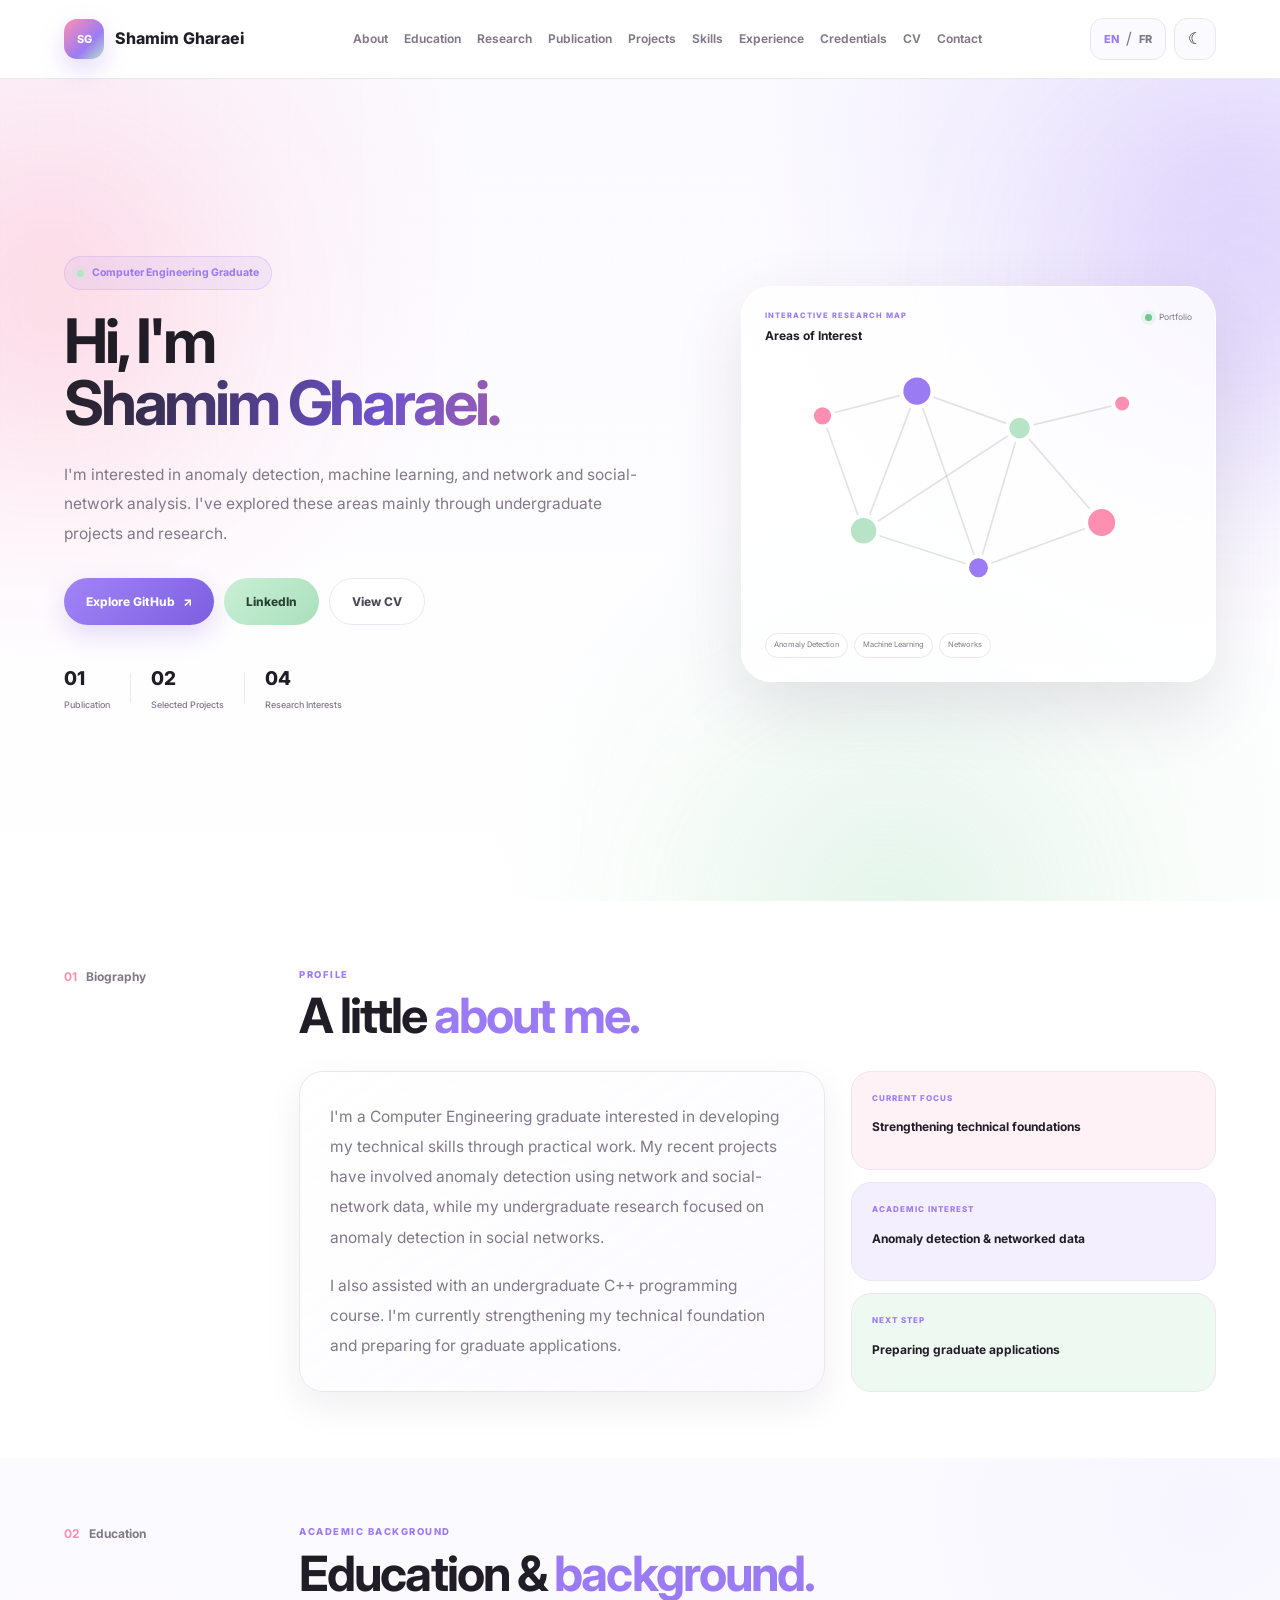
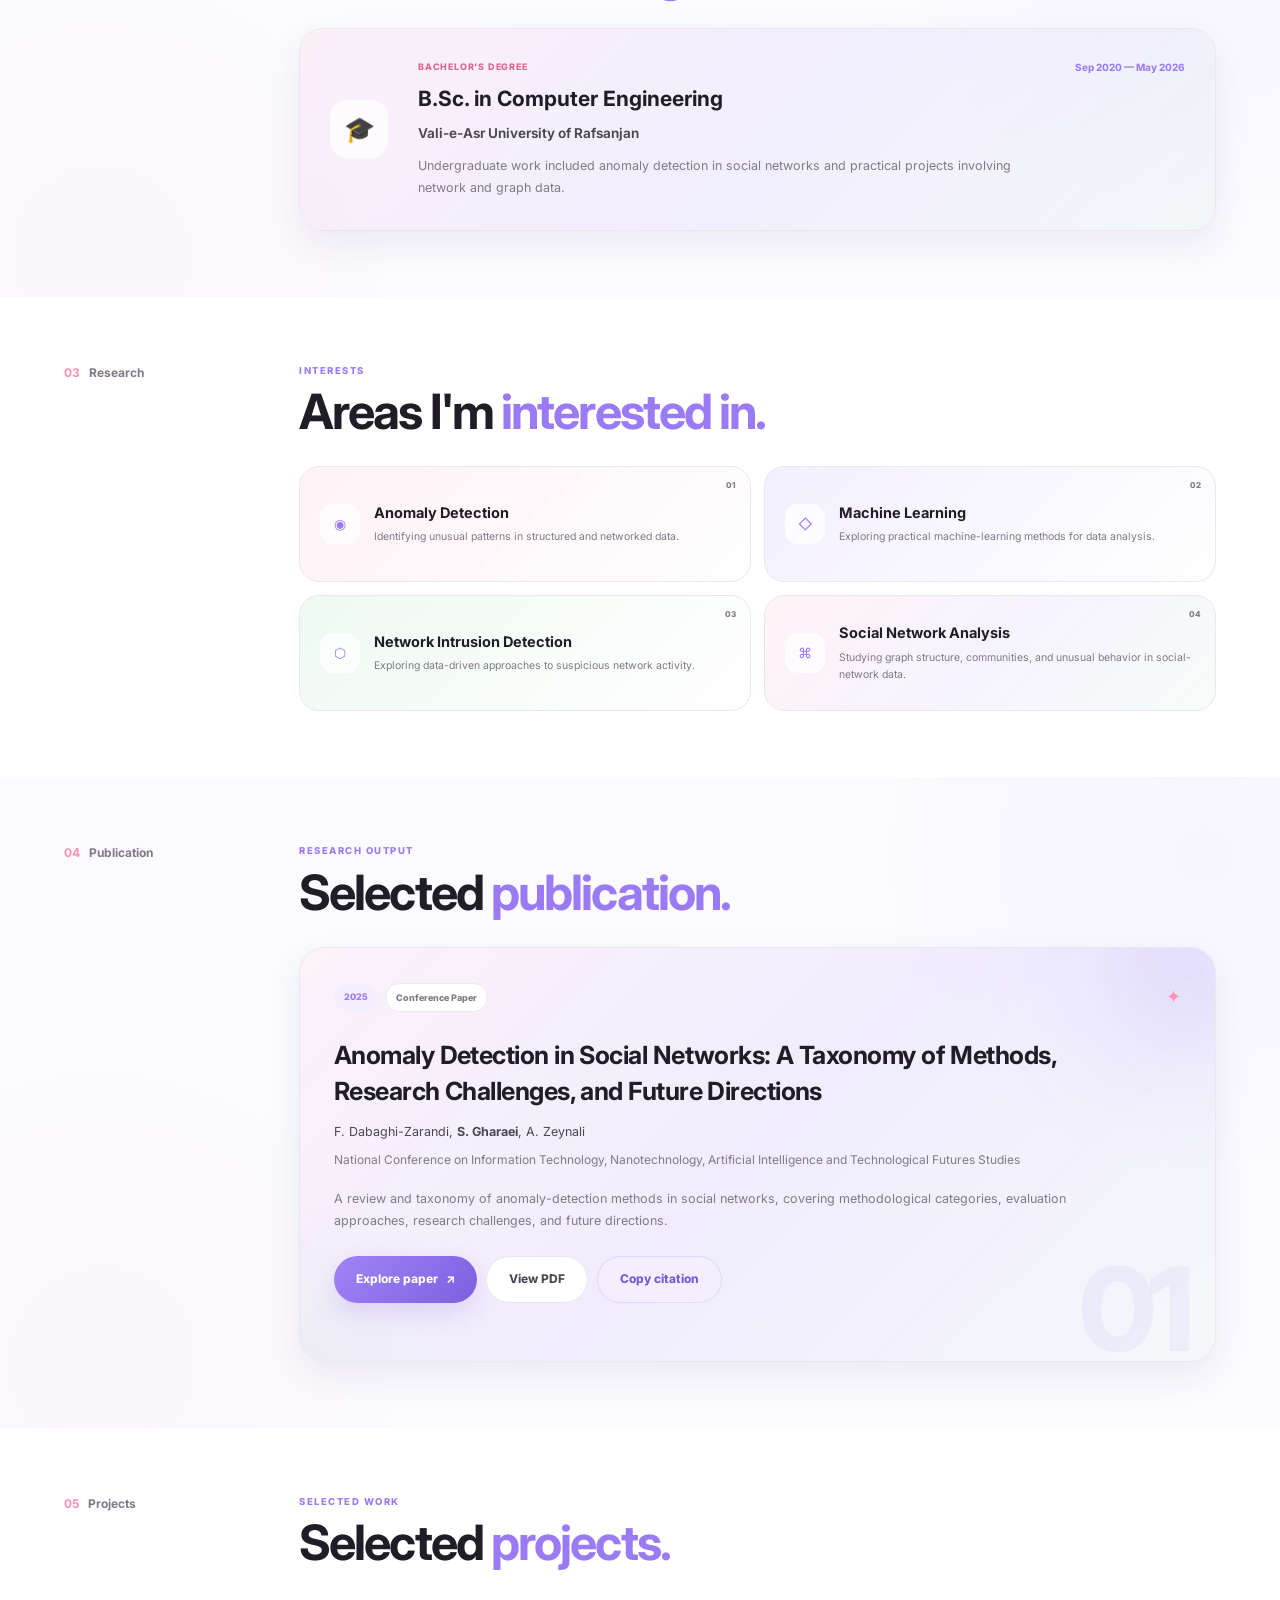
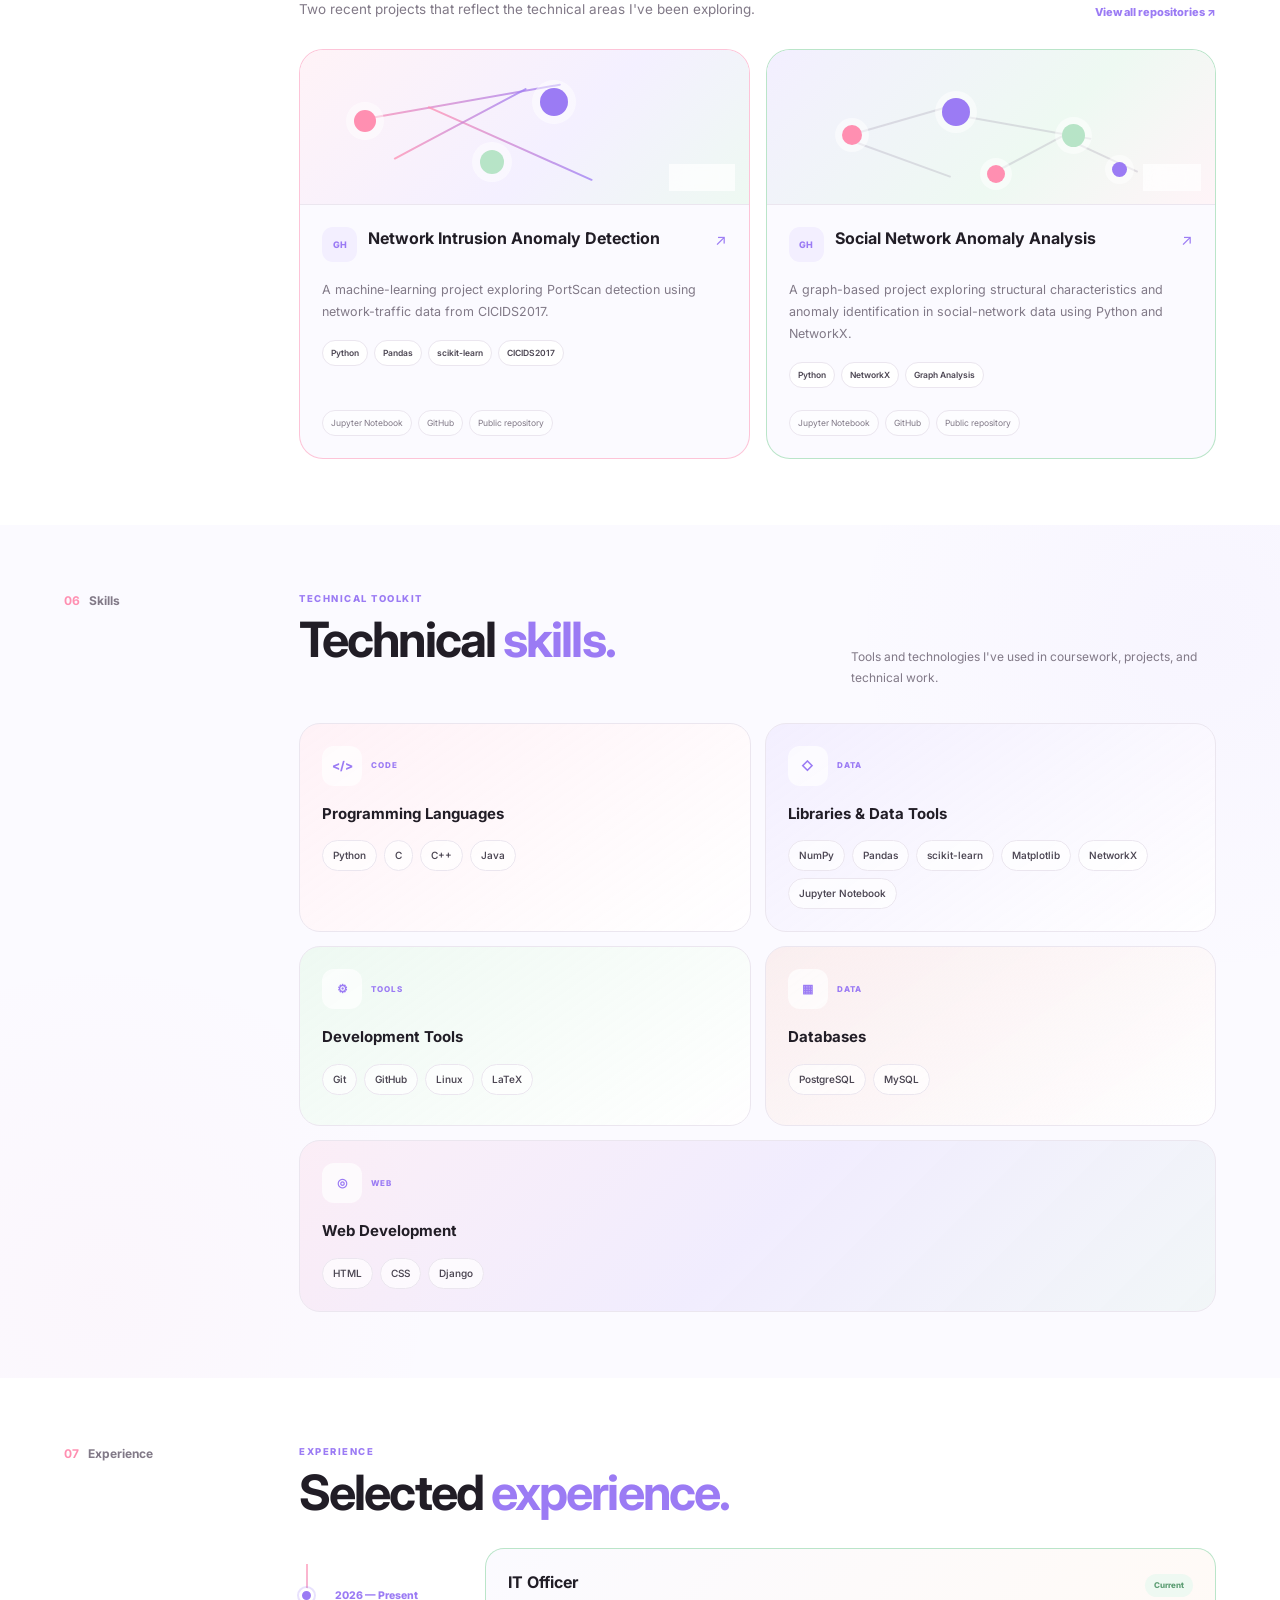
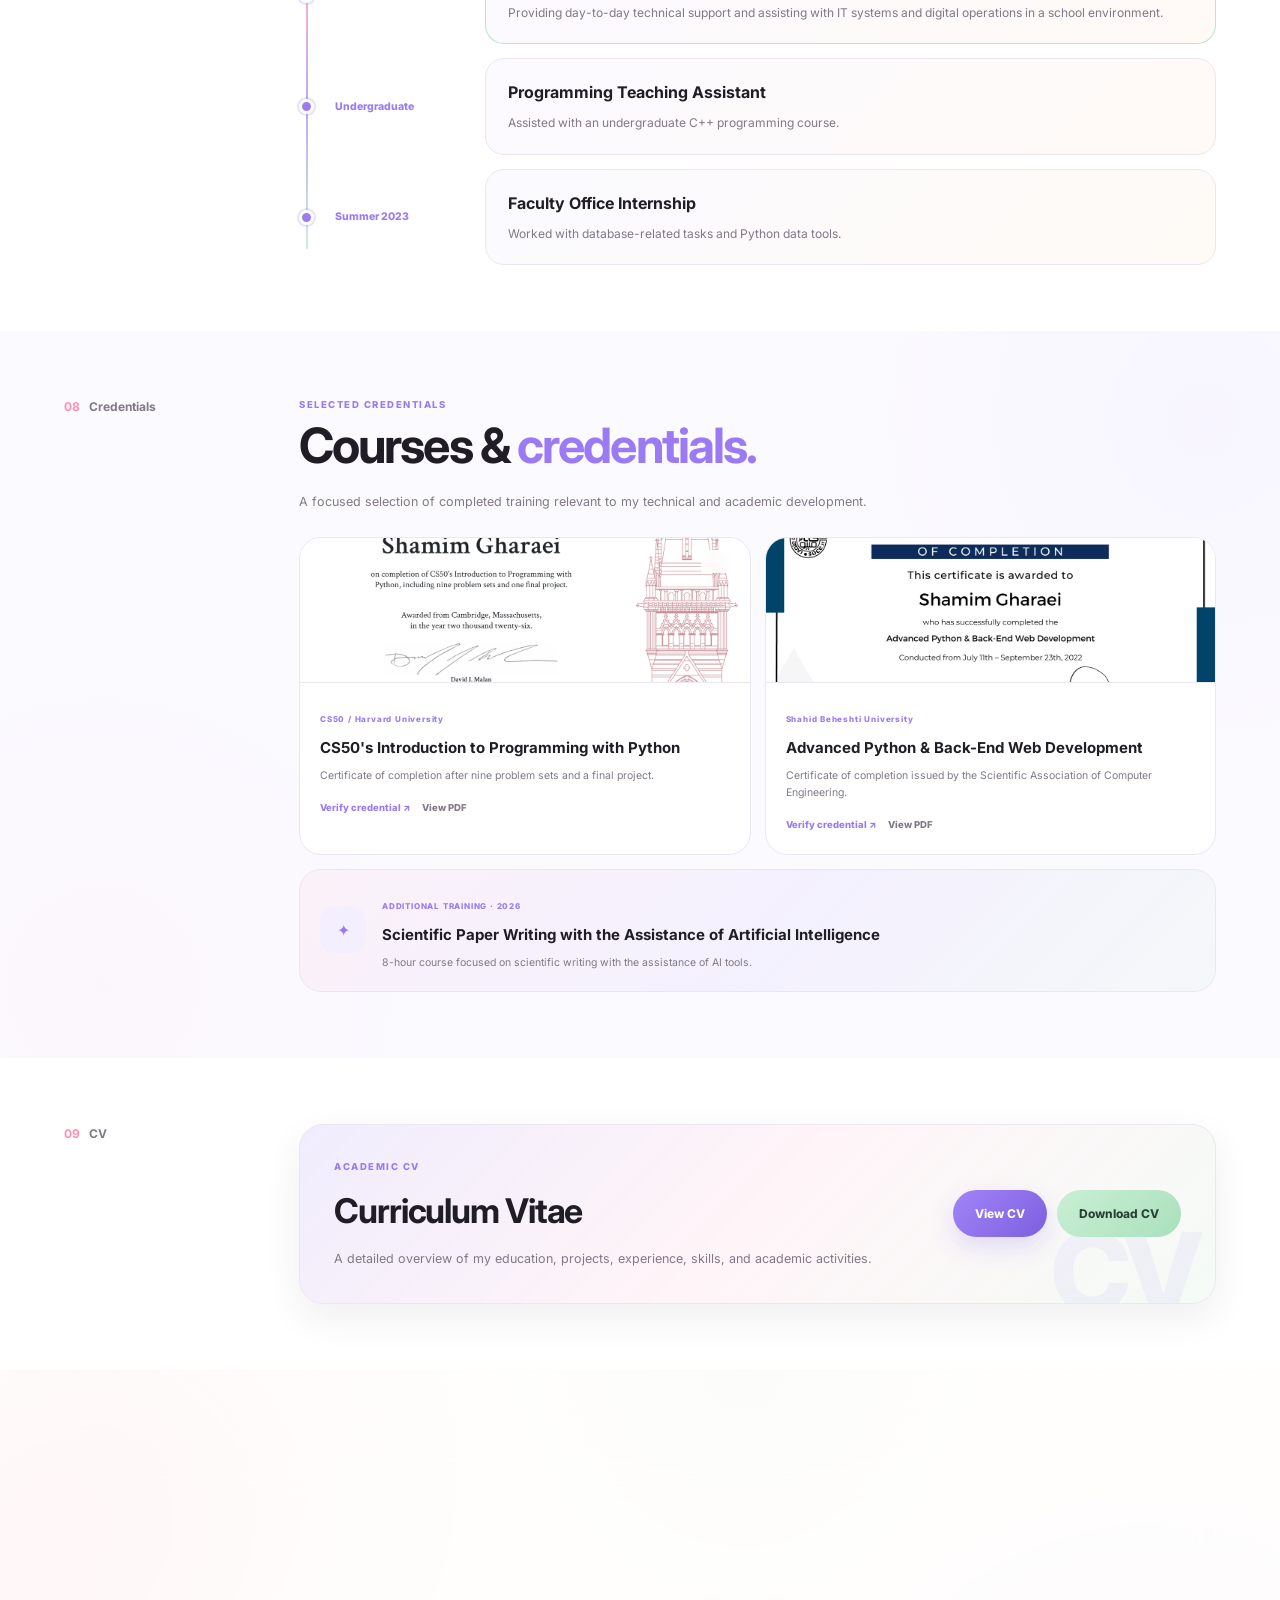
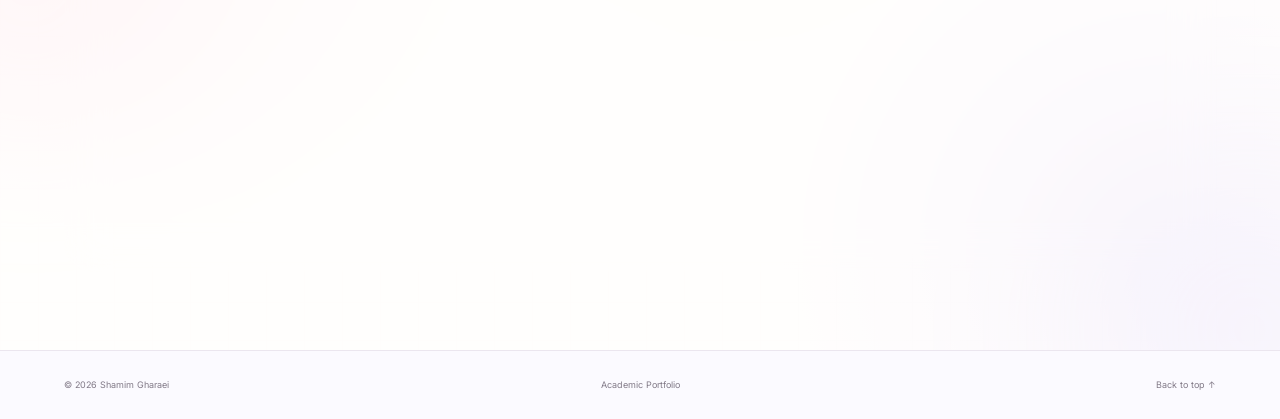
==== commit e7347bf7: "Add files via upload" ====
--- a/index.html
+++ b/index.html
@@ -210,11 +210,10 @@
           </h2>
 
           <article class="education-card">
-            <div class="education-rail" aria-hidden="true"><span>20</span><span>26</span></div>
-            <div class="education-icon" aria-hidden="true">⌁</div>
+            <div class="education-icon">🎓</div>
             <div class="education-main">
               <div class="education-top">
-                <span class="education-type" data-en="BACHELOR'S DEGREE" data-fr="DIPLÔME DE PREMIER CYCLE">BACHELOR'S DEGREE</span>
+                <span class="education-type" data-en="BACHELOR'S DEGREE" data-fr="BACCALAURÉAT UNIVERSITAIRE">BACHELOR'S DEGREE</span>
                 <span class="education-date">Sep 2020 — May 2026</span>
               </div>
               <h3>B.Sc. in Computer Engineering</h3>
@@ -447,7 +446,7 @@
     </section>
 
     <!-- EXPERIENCE -->
-    <section id="experience" class="section section-white">
+    <section id="experience" class="section section-white experience-section">
       <div class="container section-layout">
         <aside class="section-index"><span>07</span><span data-en="Experience" data-fr="Expérience">Experience</span></aside>
 
@@ -458,42 +457,32 @@
             <span class="accent-text" data-en="experience." data-fr="sélectionnée.">experience.</span>
           </h2>
 
-          <div class="experience-grid">
-            <article class="experience-card experience-research">
-              <div class="experience-date">2024 — 2025</div>
-              <div class="experience-icon">⌁</div>
-              <div class="experience-content">
-                <span class="experience-type" data-en="UNDERGRADUATE RESEARCH" data-fr="RECHERCHE DE PREMIER CYCLE">UNDERGRADUATE RESEARCH</span>
-                <h3 data-en="Anomaly Detection in Social Networks" data-fr="Détection d'anomalies dans les réseaux sociaux">Anomaly Detection in Social Networks</h3>
-                <p data-en="Reviewed and organized literature on anomaly detection in social networks, contributing to a conference paper." data-fr="Revue et organisation de la littérature sur la détection d'anomalies dans les réseaux sociaux, avec une contribution à un article de conférence.">Reviewed and organized literature on anomaly detection in social networks, contributing to a conference paper.</p>
-              </div>
-            </article>
-
-            <article class="experience-card experience-it">
-              <div class="experience-date">2026 — Present</div>
-              <div class="experience-icon">⌘</div>
-              <div class="experience-content">
-                <span class="experience-type" data-en="TECHNICAL WORK" data-fr="TRAVAIL TECHNIQUE">TECHNICAL WORK</span>
-                <h3 data-en="IT Officer" data-fr="Chargée informatique">IT Officer</h3>
-                <p data-en="Providing day-to-day technical support and assisting with IT systems and digital operations in a school environment." data-fr="Assurer le support technique quotidien et contribuer aux systèmes informatiques et aux opérations numériques dans un établissement scolaire.">Providing day-to-day technical support and assisting with IT systems and digital operations in a school environment.</p>
-              </div>
-            </article>
-
-            <article class="experience-card experience-ta">
-              <div class="experience-date" data-en="Undergraduate" data-fr="Premier cycle">Undergraduate</div>
-              <div class="experience-icon">&lt;/&gt;</div>
-              <div class="experience-content">
-                <span class="experience-type" data-en="TEACHING" data-fr="ENSEIGNEMENT">TEACHING</span>
+          <div class="timeline">
+            <article class="timeline-item">
+              <div class="timeline-marker"></div>
+              <div class="timeline-date">2026 — Present</div>
+              <div class="timeline-card timeline-current">
+                <div class="timeline-card-top">
+                  <h3 data-en="IT Officer" data-fr="Chargée des technologies de l'information">IT Officer</h3>
+                  <span data-en="Current" data-fr="Actuel">Current</span>
+                </div>
+                <p data-en="Providing day-to-day technical support and assisting with IT systems and digital operations in a school environment." data-fr="Assurer le soutien technique quotidien et contribuer aux systèmes informatiques et aux opérations numériques dans un environnement scolaire.">Providing day-to-day technical support and assisting with IT systems and digital operations in a school environment.</p>
+              </div>
+            </article>
+
+            <article class="timeline-item">
+              <div class="timeline-marker"></div>
+              <div class="timeline-date" data-en="Undergraduate" data-fr="Premier cycle">Undergraduate</div>
+              <div class="timeline-card">
                 <h3 data-en="Programming Teaching Assistant" data-fr="Assistante d'enseignement en programmation">Programming Teaching Assistant</h3>
-                <p data-en="Assisted with an undergraduate C++ programming course." data-fr="Contribution à un cours de programmation C++ de premier cycle en tant qu'assistante d'enseignement.">Assisted with an undergraduate C++ programming course.</p>
-              </div>
-            </article>
-
-            <article class="experience-card experience-internship">
-              <div class="experience-date">Summer 2023</div>
-              <div class="experience-icon">▦</div>
-              <div class="experience-content">
-                <span class="experience-type" data-en="INTERNSHIP" data-fr="STAGE">INTERNSHIP</span>
+                <p data-en="Assisted with an undergraduate C++ programming course." data-fr="Participation à l'encadrement d'un cours universitaire de programmation en C++.">Assisted with an undergraduate C++ programming course.</p>
+              </div>
+            </article>
+
+            <article class="timeline-item">
+              <div class="timeline-marker"></div>
+              <div class="timeline-date">Summer 2023</div>
+              <div class="timeline-card">
                 <h3 data-en="Faculty Office Internship" data-fr="Stage au sein d'un bureau universitaire">Faculty Office Internship</h3>
                 <p data-en="Worked with database-related tasks and Python data tools." data-fr="Travail sur des tâches liées aux bases de données et des outils de traitement de données en Python.">Worked with database-related tasks and Python data tools.</p>
               </div>
--- a/style.css
+++ b/style.css
@@ -422,31 +422,7 @@
 .profile-note strong { color: var(--dark); font-size: 12px; line-height: 1.5; }
 
 /* EDUCATION */
-.education-card {
-  position: relative;
-  display: grid;
-  grid-template-columns: 42px 64px 1fr;
-  gap: 18px;
-  align-items: center;
-  overflow: hidden;
-  padding: 30px;
-  background: linear-gradient(135deg, rgba(255,143,177,.09), rgba(155,123,244,.09), rgba(183,228,199,.12));
-  border: 1px solid var(--border);
-  border-radius: 24px;
-  box-shadow: var(--shadow-soft);
-  transition: transform .22s ease, box-shadow .22s ease;
-}
-.education-card:hover { transform: translateY(-4px); box-shadow: var(--shadow); }
-.education-rail { display: grid; gap: 20px; align-self: stretch; justify-items: center; color: var(--muted); font-size: 8px; font-weight: 800; }
-.education-rail::before { content: ""; position: absolute; left: 50px; top: 48px; bottom: 48px; width: 1px; background: linear-gradient(var(--pink), var(--purple), var(--green)); opacity: .45; }
-.education-icon { width: 58px; height: 58px; display: flex; align-items: center; justify-content: center; border-radius: 17px; background: rgba(255,255,255,.7); color: var(--purple); font-size: 24px; font-weight: 800; }
-html[data-theme="dark"] .education-icon { background: rgba(255,255,255,.04); }
-.education-top { display: flex; justify-content: space-between; gap: 20px; margin-bottom: 5px; }
-.education-type { color: var(--pink-deep); font-size: 9px; font-weight: 800; letter-spacing: .9px; }
-.education-date { color: var(--purple); font-size: 10px; font-weight: 750; }
-.education-main h3 { margin: 5px 0; color: var(--dark); font-size: 21px; }
-.education-university { margin: 0 0 10px; color: var(--text); font-size: 13px; font-weight: 650; }
-.education-description { max-width: 660px; margin: 0; color: var(--muted); font-size: 12.5px; line-height: 1.75; }
+.education-card{position:relative;display:grid;grid-template-columns:66px 1fr;gap:22px;align-items:center;overflow:hidden;padding:30px;background:linear-gradient(135deg,rgba(255,143,177,.09),rgba(156,124,244,.09),rgba(183,228,199,.12));border:1px solid var(--border);border-radius:24px;box-shadow:var(--shadow-soft);transition:transform .22s ease,box-shadow .22s ease}.education-card:hover{transform:translateY(-4px);box-shadow:var(--shadow)}.education-icon{width:58px;height:58px;display:flex;align-items:center;justify-content:center;border-radius:17px;background:rgba(255,255,255,.68);font-size:25px}html[data-theme="dark"] .education-icon{background:rgba(255,255,255,.04)}.education-top{display:flex;justify-content:space-between;gap:20px;margin-bottom:5px}.education-type{color:var(--pink-deep);font-size:9px;font-weight:800;letter-spacing:.8px;text-transform:uppercase}.education-date{color:var(--purple);font-size:10px;font-weight:750}.education-main h3{margin:5px 0;color:var(--dark);font-size:21px}.education-university{margin:0 0 10px;color:var(--text);font-size:13.5px;font-weight:650}.education-description{max-width:640px;margin:0;color:var(--muted);font-size:12.5px;line-height:1.8}
 
 /* RESEARCH */
 .interest-grid { display: grid; grid-template-columns: repeat(2, 1fr); gap: 13px; }
@@ -600,36 +576,7 @@
 html[data-theme="dark"] .skill-tags span { background: rgba(255,255,255,.04); }
 
 /* EXPERIENCE */
-.experience-grid { display: grid; grid-template-columns: repeat(2, 1fr); gap: 14px; }
-.experience-card {
-  position: relative;
-  min-height: 220px;
-  display: grid;
-  grid-template-columns: auto 1fr;
-  grid-template-rows: auto 1fr;
-  gap: 10px 14px;
-  padding: 22px;
-  border: 1px solid var(--border);
-  border-radius: 21px;
-  background: var(--soft);
-  transition: transform .22s ease, box-shadow .22s ease;
-}
-.experience-card:hover { transform: translateY(-4px); box-shadow: var(--shadow-soft); }
-.experience-research { background: linear-gradient(145deg, var(--purple-soft), rgba(255,255,255,.78)); }
-.experience-it { background: linear-gradient(145deg, var(--green-soft), rgba(255,255,255,.78)); }
-.experience-ta { background: linear-gradient(145deg, var(--pink-soft), rgba(255,255,255,.78)); }
-.experience-internship { background: linear-gradient(145deg, rgba(247,168,143,.13), rgba(255,255,255,.78)); }
-html[data-theme="dark"] .experience-research,
-html[data-theme="dark"] .experience-it,
-html[data-theme="dark"] .experience-ta,
-html[data-theme="dark"] .experience-internship { background-color: var(--soft); }
-.experience-date { position: absolute; right: 16px; top: 15px; color: var(--purple); font-size: 8.5px; font-weight: 800; }
-.experience-icon { width: 38px; height: 38px; display: flex; align-items: center; justify-content: center; border-radius: 12px; background: rgba(255,255,255,.72); color: var(--purple); font-size: 11px; font-weight: 800; }
-html[data-theme="dark"] .experience-icon { background: rgba(255,255,255,.05); }
-.experience-content { grid-column: 2; align-self: start; }
-.experience-type { color: var(--purple); font-size: 8px; font-weight: 800; letter-spacing: .9px; }
-.experience-content h3 { margin: 7px 0 7px; color: var(--dark); font-size: 15px; line-height: 1.4; }
-.experience-content p { margin: 0; color: var(--muted); font-size: 11px; line-height: 1.7; }
+.timeline{position:relative;display:grid;gap:14px}.timeline::before{content:"";position:absolute;left:7px;top:16px;bottom:16px;width:2px;background:linear-gradient(var(--pink),var(--purple),var(--green));opacity:.65}.timeline-item{position:relative;display:grid;grid-template-columns:16px 130px 1fr;gap:20px;align-items:center}.timeline-marker{width:15px;height:15px;z-index:2;border:3px solid var(--white);border-radius:50%;background:var(--purple);box-shadow:0 0 0 2px rgba(156,124,244,.23)}.timeline-date{color:var(--purple);font-size:10.5px;font-weight:800}.timeline-card{padding:20px 22px;background:linear-gradient(135deg,var(--soft),var(--cream));border:1px solid var(--border);border-radius:19px;transition:transform .2s ease,box-shadow .2s ease}.timeline-card:hover{transform:translateX(4px);box-shadow:var(--shadow-soft)}.timeline-current{border-color:rgba(183,228,199,.95)}.timeline-card-top{display:flex;align-items:center;justify-content:space-between;gap:15px}.timeline-card-top span{padding:5px 9px;color:var(--green-deep);background:var(--green-soft);border-radius:999px;font-size:8px;font-weight:800}.timeline-card h3{margin:0 0 7px;color:var(--dark);font-size:16px}.timeline-card p{margin:0;color:var(--muted);font-size:12px;line-height:1.7}
 
 /* CREDENTIALS */
 .credentials-intro { max-width: 650px; margin: -10px 0 24px; color: var(--muted); font-size: 12.5px; line-height: 1.75; }
@@ -857,13 +804,14 @@
   .interest-grid,
   .projects-grid,
   .skills-grid,
-  .experience-grid,
   .credentials-grid { grid-template-columns: 1fr; }
-  .education-card { grid-template-columns: 56px 1fr; }
-  .education-rail { display: none; }
-  .education-icon { grid-column: 1; }
-  .education-main { grid-column: 2; }
+  .education-card { grid-template-columns: 1fr; }
+  .education-icon { display: none; }
   .education-top { flex-direction: column; gap: 4px; }
+  .timeline-item { grid-template-columns: 16px 1fr; gap: 12px; }
+  .timeline-marker { grid-row: 1 / span 2; }
+  .timeline-date { grid-column: 2; }
+  .timeline-card { grid-column: 2; }
   .skills-heading,
   .projects-heading { align-items: flex-start; flex-direction: column; }
   .skills-note { max-width: none; }
@@ -901,8 +849,6 @@
   .cv-card,
   .contact-panel { padding: 24px; }
   .education-card { grid-template-columns: 1fr; }
-  .education-icon { grid-column: auto; }
-  .education-main { grid-column: auto; }
   .interest-card { min-height: 110px; }
   .publication-feature-card h3 { font-size: 21px; }
   .publication-actions { flex-direction: column; }
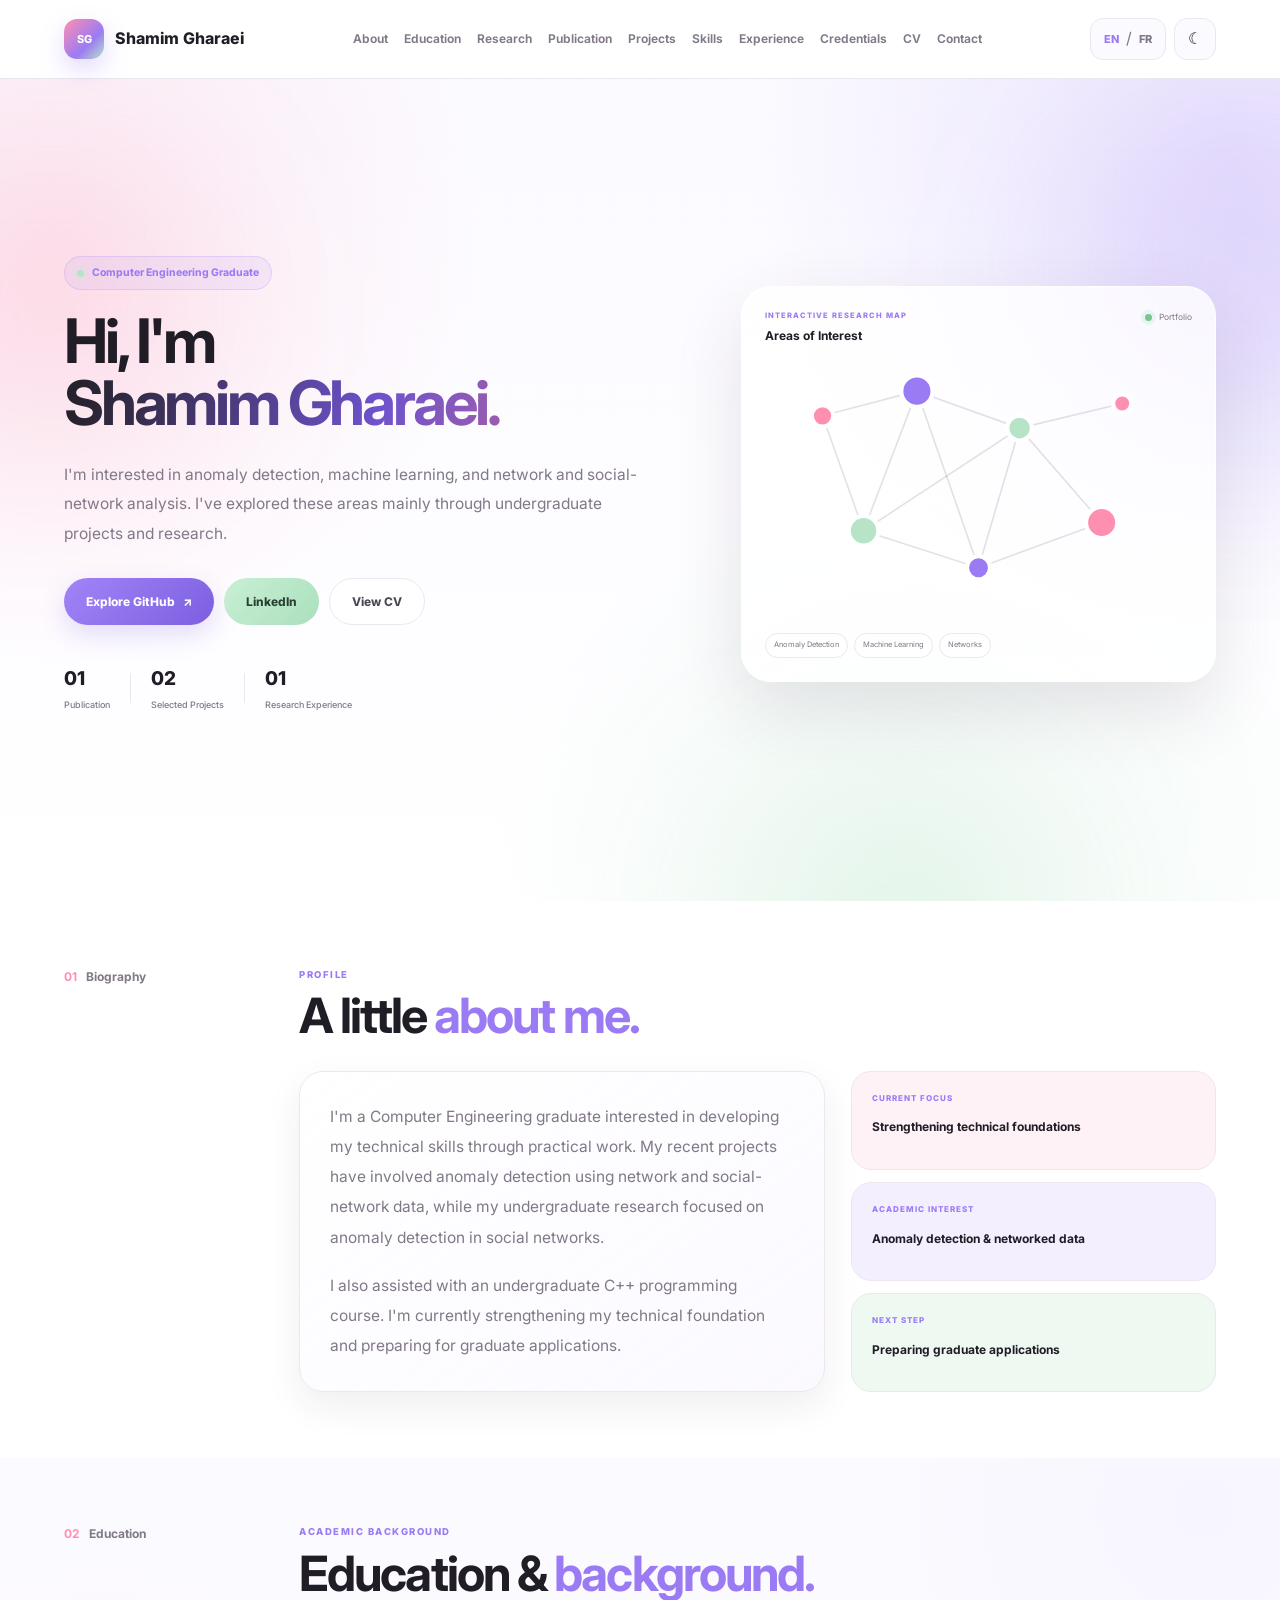
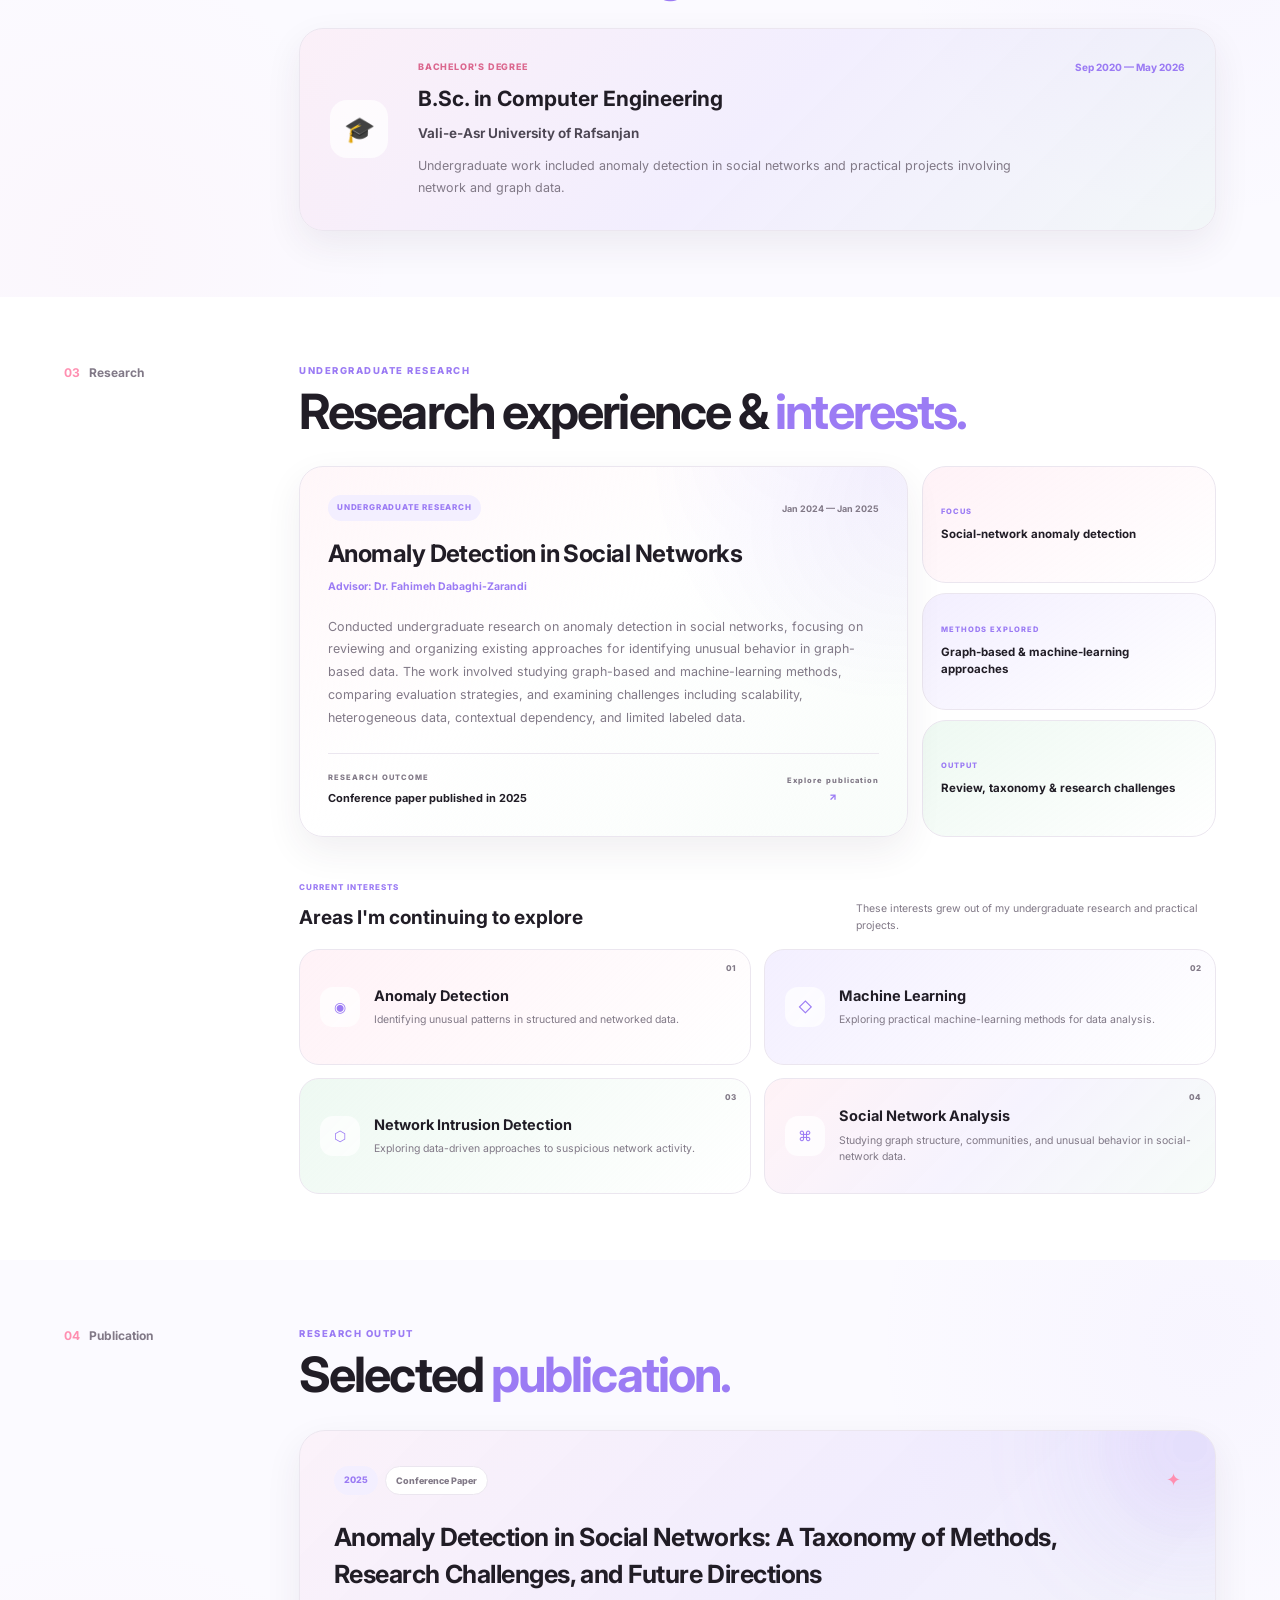
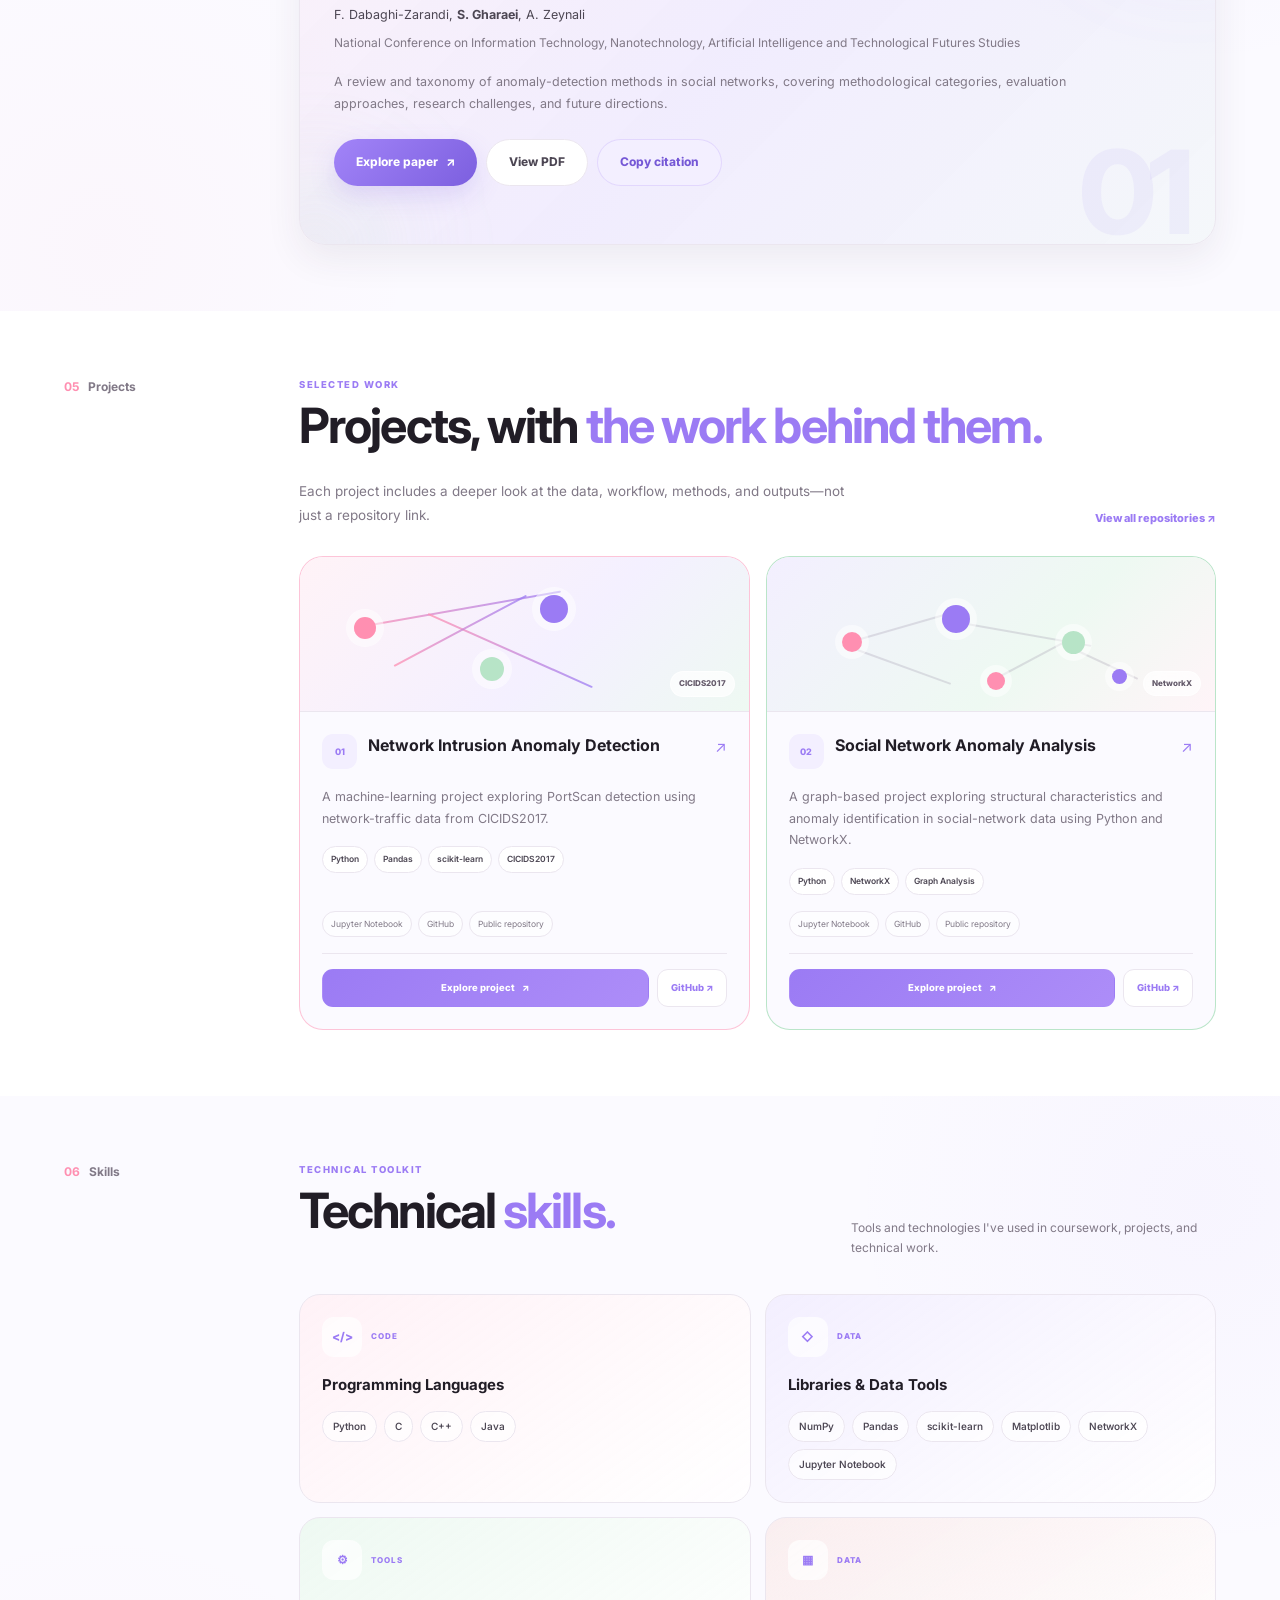
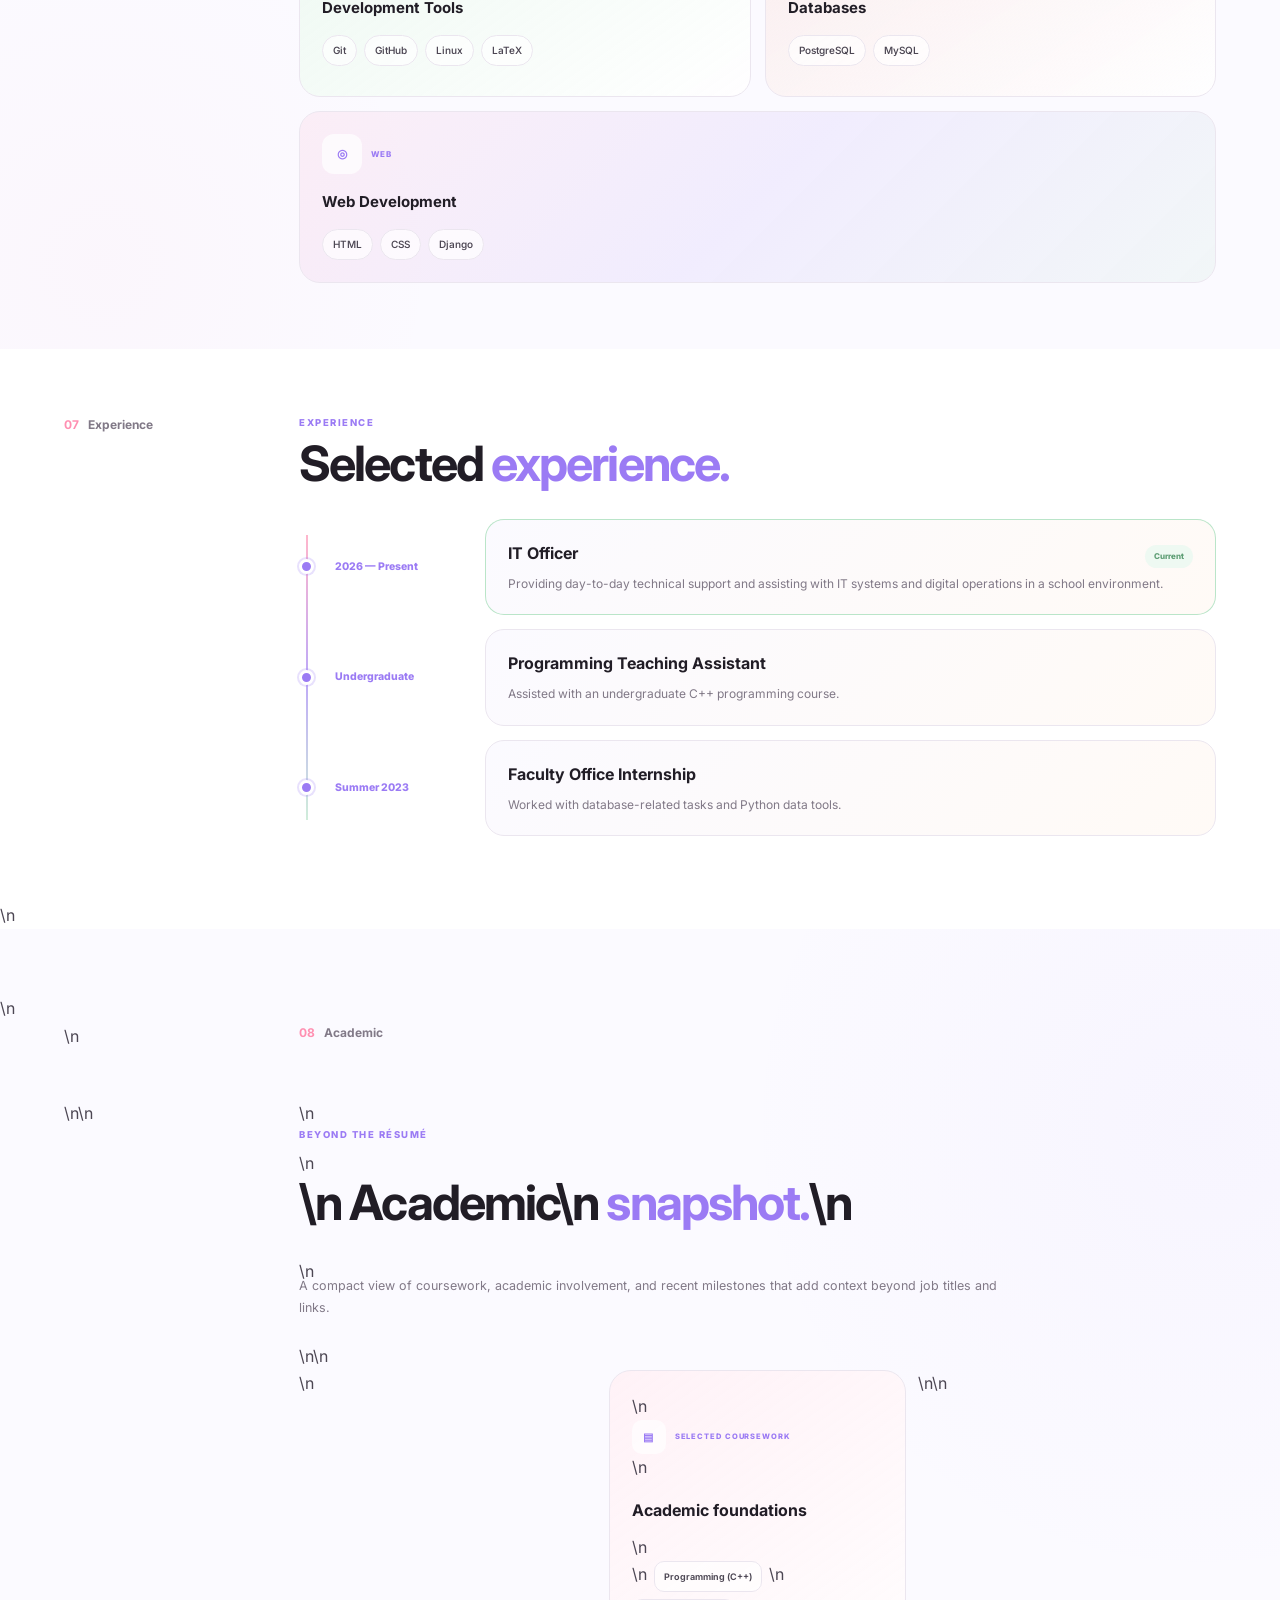
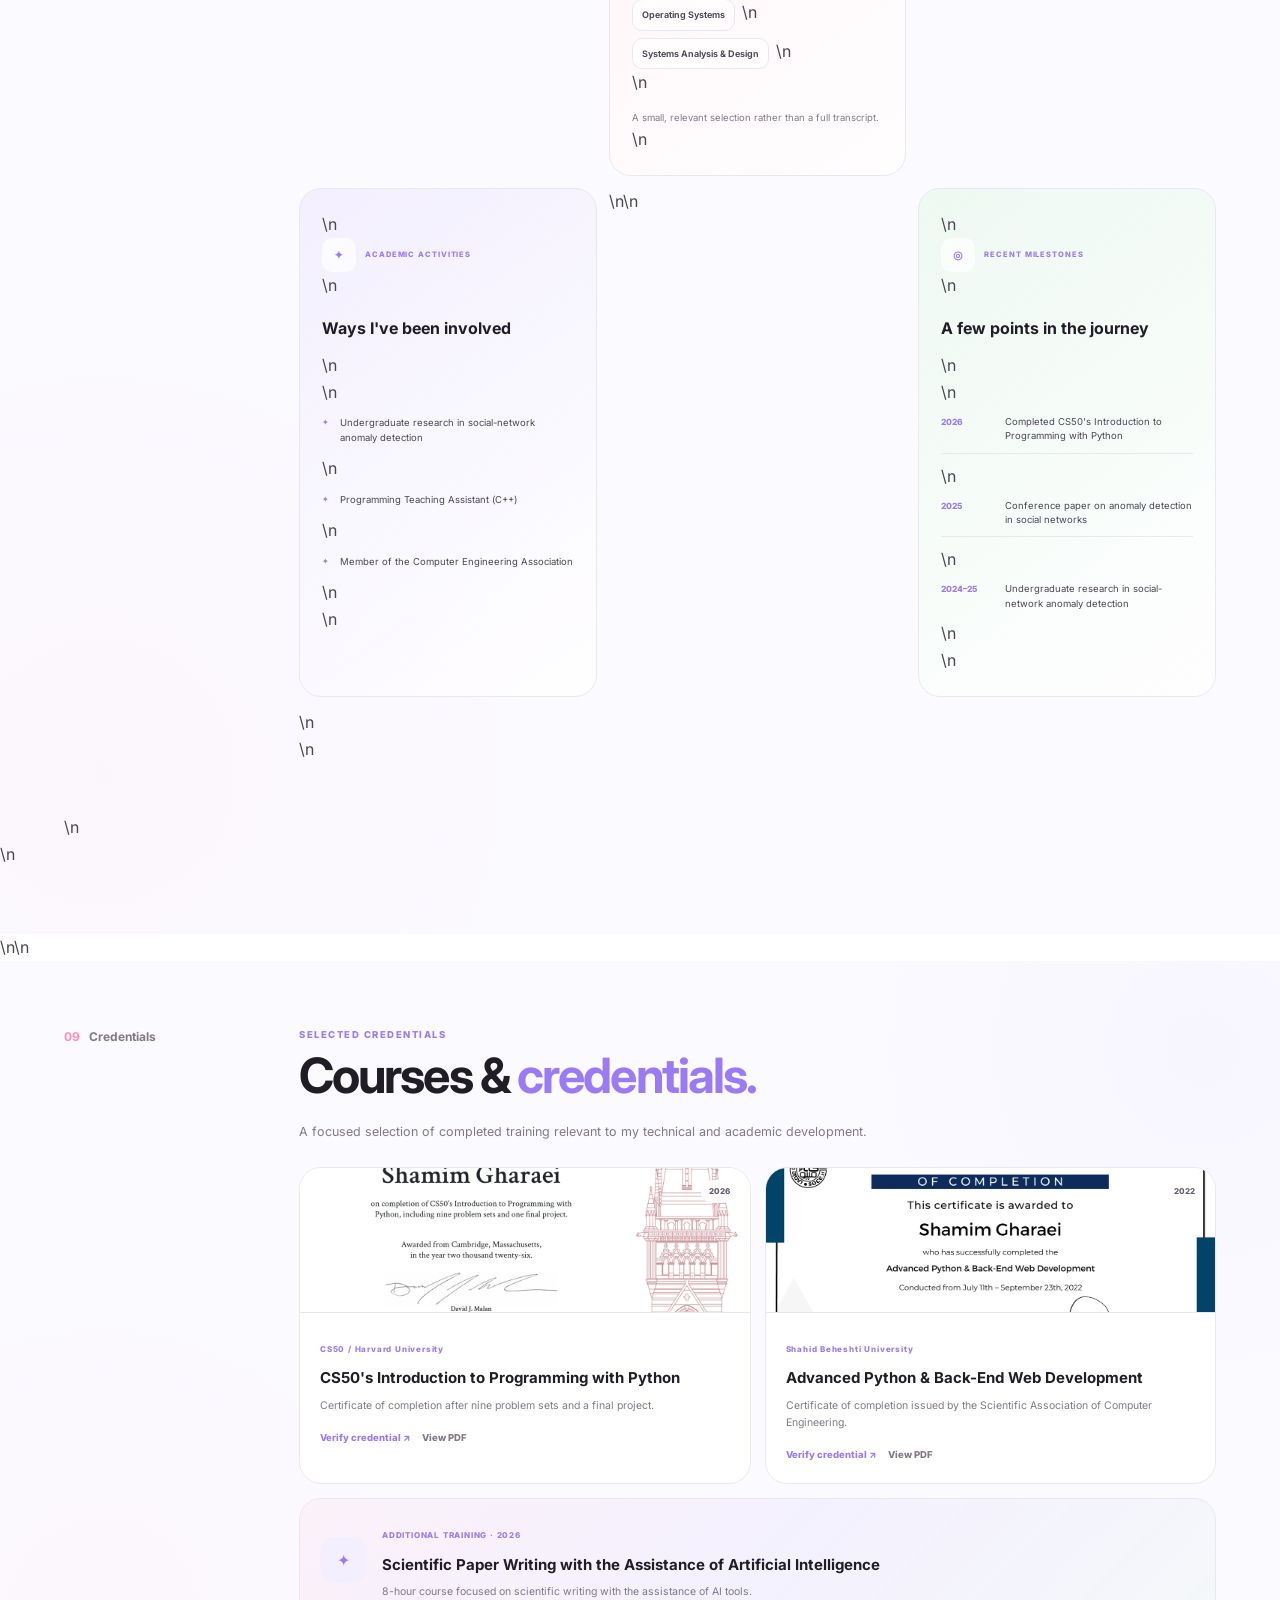
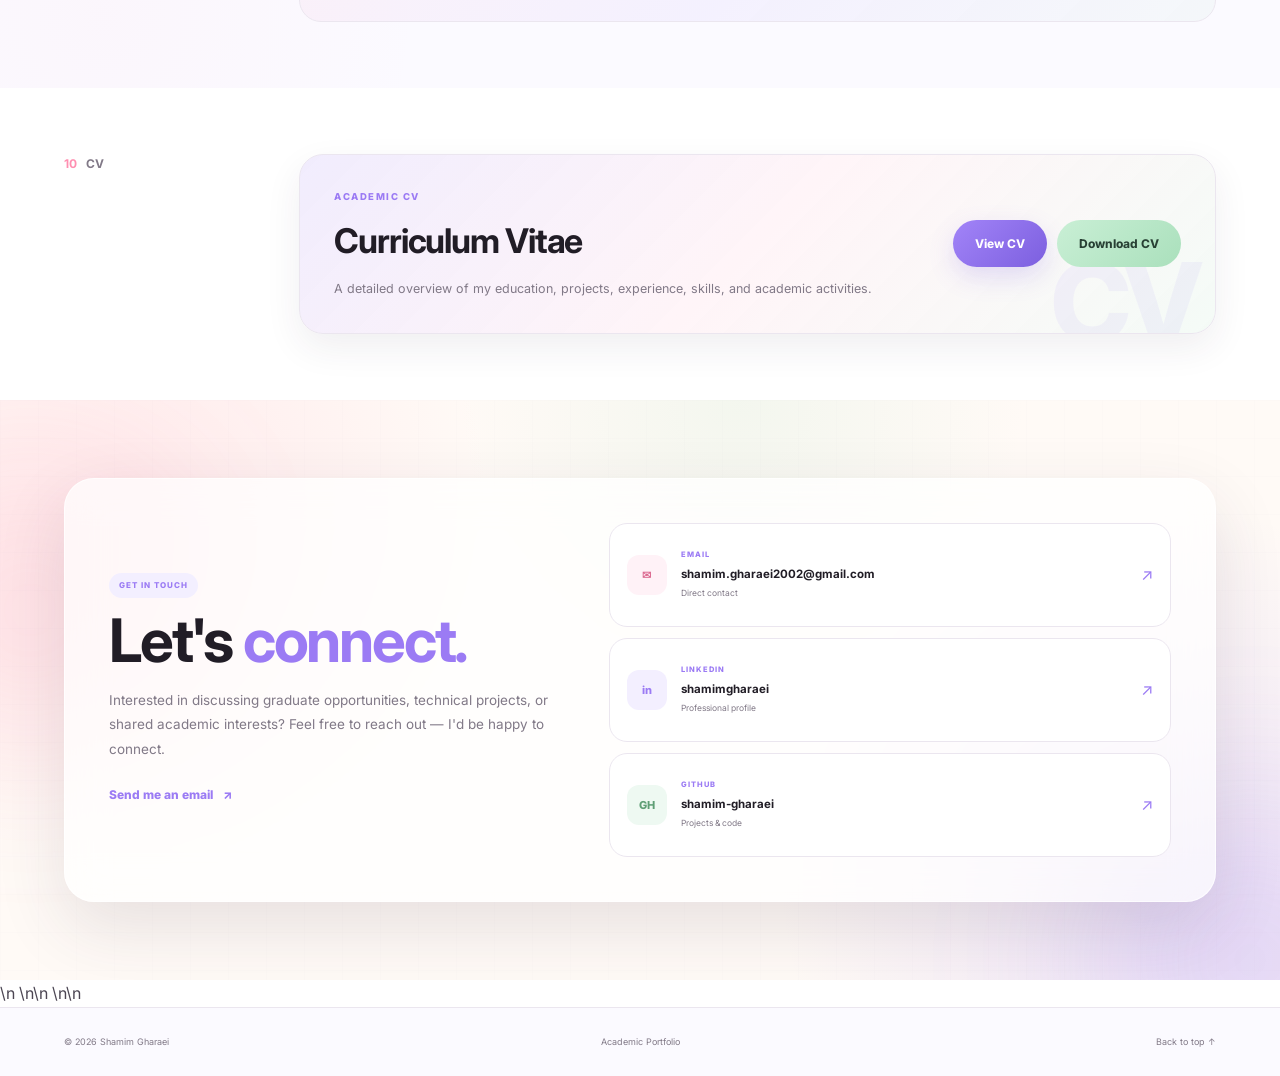
==== commit c20d7000: "Add files via upload" ====
--- a/index.html
+++ b/index.html
@@ -4,7 +4,7 @@
   <meta charset="UTF-8">
   <meta name="viewport" content="width=device-width, initial-scale=1.0">
   <title>Shamim Gharaei | Academic Portfolio</title>
-  <meta name="description" content="Academic portfolio of Shamim Gharaei, Computer Engineering graduate, featuring research interests, projects, publication, experience, and selected credentials.">
+  <meta name="description" content="Academic portfolio of Shamim Gharaei, Computer Engineering graduate, featuring undergraduate research, project deep dives, publication, technical skills, experience, and selected credentials.">
   <meta name="theme-color" content="#9b7bf4">
   <meta property="og:title" content="Shamim Gharaei | Academic Portfolio">
   <meta property="og:description" content="Computer Engineering graduate interested in anomaly detection, machine learning, and network and social-network analysis.">
@@ -12,6 +12,29 @@
   <meta property="og:url" content="https://shamim-gharaei.github.io/">
   <meta name="twitter:card" content="summary">
   <link rel="canonical" href="https://shamim-gharaei.github.io/">
+
+  <script type="application/ld+json">
+  {
+    "@context": "https://schema.org",
+    "@type": "Person",
+    "name": "Shamim Gharaei",
+    "url": "https://shamim-gharaei.github.io/",
+    "sameAs": [
+      "https://github.com/shamim-gharaei",
+      "https://www.linkedin.com/in/shamimgharaei"
+    ],
+    "alumniOf": {
+      "@type": "CollegeOrUniversity",
+      "name": "Vali-e-Asr University of Rafsanjan"
+    },
+    "knowsAbout": [
+      "Anomaly Detection",
+      "Machine Learning",
+      "Network Intrusion Detection",
+      "Social Network Analysis"
+    ]
+  }
+  </script>
 
   <link rel="preconnect" href="https://fonts.googleapis.com">
   <link rel="preconnect" href="https://fonts.gstatic.com" crossorigin>
@@ -102,7 +125,7 @@
             <div class="stat-divider"></div>
             <div class="stat"><strong>02</strong><span data-en="Selected Projects" data-fr="Projets sélectionnés">Selected Projects</span></div>
             <div class="stat-divider"></div>
-            <div class="stat"><strong>04</strong><span data-en="Research Interests" data-fr="Axes d'intérêt">Research Interests</span></div>
+            <div class="stat"><strong>01</strong><span data-en="Research Experience" data-fr="Expérience de recherche">Research Experience</span></div>
           </div>
         </div>
 
@@ -230,16 +253,62 @@
     </section>
 
     <!-- RESEARCH -->
-    <section id="research" class="section section-white">
-      <div class="container section-layout">
-        <aside class="section-index"><span>03</span><span data-en="Research" data-fr="Intérêts">Research</span></aside>
-
-        <div class="section-content reveal">
-          <p class="eyebrow" data-en="INTERESTS" data-fr="INTÉRÊTS">INTERESTS</p>
+    <section id="research" class="section section-white research-section">
+      <div class="container section-layout">
+        <aside class="section-index"><span>03</span><span data-en="Research" data-fr="Recherche">Research</span></aside>
+
+        <div class="section-content reveal">
+          <p class="eyebrow" data-en="UNDERGRADUATE RESEARCH" data-fr="RECHERCHE DE PREMIER CYCLE">UNDERGRADUATE RESEARCH</p>
           <h2 class="section-title">
-            <span data-en="Areas I'm" data-fr="Domaines qui">Areas I'm</span>
-            <span class="accent-text" data-en="interested in." data-fr="m'intéressent.">interested in.</span>
+            <span data-en="Research experience &" data-fr="Expérience de recherche &">Research experience &</span>
+            <span class="accent-text" data-en="interests." data-fr="centres d'intérêt.">interests.</span>
           </h2>
+
+          <article class="research-experience-card">
+            <div class="research-exp-main">
+              <div class="research-exp-top">
+                <span class="research-exp-badge" data-en="UNDERGRADUATE RESEARCH" data-fr="RECHERCHE DE PREMIER CYCLE">UNDERGRADUATE RESEARCH</span>
+                <span class="research-exp-date">Jan 2024 — Jan 2025</span>
+              </div>
+              <h3>Anomaly Detection in Social Networks</h3>
+              <p class="research-advisor"><span data-en="Advisor" data-fr="Superviseure">Advisor</span>: Dr. Fahimeh Dabaghi-Zarandi</p>
+              <p class="research-exp-description"
+                 data-en="Conducted undergraduate research on anomaly detection in social networks, focusing on reviewing and organizing existing approaches for identifying unusual behavior in graph-based data. The work involved studying graph-based and machine-learning methods, comparing evaluation strategies, and examining challenges including scalability, heterogeneous data, contextual dependency, and limited labeled data."
+                 data-fr="J'ai mené un travail de recherche de premier cycle sur la détection d'anomalies dans les réseaux sociaux, centré sur l'étude et l'organisation des approches existantes pour identifier des comportements inhabituels dans des données sous forme de graphes. Le travail a inclus l'étude de méthodes fondées sur les graphes et l'apprentissage automatique, la comparaison de stratégies d'évaluation et l'analyse de défis tels que le passage à l'échelle, l'hétérogénéité des données, la dépendance au contexte et le manque de données étiquetées.">
+                Conducted undergraduate research on anomaly detection in social networks, focusing on reviewing and organizing existing approaches for identifying unusual behavior in graph-based data. The work involved studying graph-based and machine-learning methods, comparing evaluation strategies, and examining challenges including scalability, heterogeneous data, contextual dependency, and limited labeled data.
+              </p>
+              <div class="research-outcome">
+                <div>
+                  <span data-en="RESEARCH OUTCOME" data-fr="RÉSULTAT DE RECHERCHE">RESEARCH OUTCOME</span>
+                  <strong data-en="Conference paper published in 2025" data-fr="Article de conférence publié en 2025">Conference paper published in 2025</strong>
+                </div>
+                <button type="button" class="text-button" data-open-paper><span data-en="Explore publication" data-fr="Explorer la publication">Explore publication</span> ↗</button>
+              </div>
+            </div>
+
+            <div class="research-exp-side">
+              <div class="research-fact research-fact-pink">
+                <span data-en="FOCUS" data-fr="SUJET">FOCUS</span>
+                <strong data-en="Social-network anomaly detection" data-fr="Détection d'anomalies dans les réseaux sociaux">Social-network anomaly detection</strong>
+              </div>
+              <div class="research-fact research-fact-purple">
+                <span data-en="METHODS EXPLORED" data-fr="MÉTHODES ÉTUDIÉES">METHODS EXPLORED</span>
+                <strong data-en="Graph-based & machine-learning approaches" data-fr="Approches fondées sur les graphes et l'apprentissage automatique">Graph-based & machine-learning approaches</strong>
+              </div>
+              <div class="research-fact research-fact-green">
+                <span data-en="OUTPUT" data-fr="RÉSULTAT">OUTPUT</span>
+                <strong data-en="Review, taxonomy & research challenges" data-fr="Revue, taxonomie et défis de recherche">Review, taxonomy & research challenges</strong>
+              </div>
+            </div>
+          </article>
+
+          <div class="research-interests-heading">
+            <div>
+              <span class="mini-kicker" data-en="CURRENT INTERESTS" data-fr="INTÉRÊTS ACTUELS">CURRENT INTERESTS</span>
+              <h3 data-en="Areas I'm continuing to explore" data-fr="Domaines que je continue d'explorer">Areas I'm continuing to explore</h3>
+            </div>
+            <p data-en="These interests grew out of my undergraduate research and practical projects." data-fr="Ces centres d'intérêt se sont développés à partir de mes travaux de recherche de premier cycle et de mes projets pratiques.">These interests grew out of my undergraduate research and practical projects.</p>
+          </div>
 
           <div class="interest-grid">
             <article class="interest-card accent-pink">
@@ -340,16 +409,16 @@
             <div>
               <p class="eyebrow" data-en="SELECTED WORK" data-fr="PROJETS SÉLECTIONNÉS">SELECTED WORK</p>
               <h2 class="section-title">
-                <span data-en="Selected" data-fr="Projets">Selected</span>
-                <span class="accent-text" data-en="projects." data-fr="sélectionnés.">projects.</span>
+                <span data-en="Projects, with" data-fr="Des projets, avec">Projects, with</span>
+                <span class="accent-text" data-en="the work behind them." data-fr="le travail qui les accompagne.">the work behind them.</span>
               </h2>
-              <p class="section-subtitle" data-en="Two recent projects that reflect the technical areas I've been exploring." data-fr="Deux projets récents qui reflètent les domaines techniques que j'ai explorés.">Two recent projects that reflect the technical areas I've been exploring.</p>
+              <p class="section-subtitle" data-en="Each project includes a deeper look at the data, workflow, methods, and outputs—not just a repository link." data-fr="Chaque projet présente plus en détail les données, le flux de travail, les méthodes et les résultats — au-delà d'un simple lien vers le dépôt.">Each project includes a deeper look at the data, workflow, methods, and outputs—not just a repository link.</p>
             </div>
             <a href="https://github.com/shamim-gharaei?tab=repositories" target="_blank" rel="noopener noreferrer" class="repositories-link"><span data-en="View all repositories" data-fr="Voir tous les dépôts">View all repositories</span> ↗</a>
           </div>
 
           <div class="projects-grid" id="github-projects">
-            <a class="project-card project-card-network" href="https://github.com/shamim-gharaei/network-intrusion-anomaly-detection" target="_blank" rel="noopener noreferrer" data-repo="network-intrusion-anomaly-detection">
+            <article class="project-card project-card-network" data-repo="network-intrusion-anomaly-detection">
               <div class="project-visual network-preview" aria-hidden="true">
                 <div class="traffic-line traffic-line-a"></div>
                 <div class="traffic-line traffic-line-b"></div>
@@ -361,17 +430,21 @@
               </div>
               <div class="project-body">
                 <div class="project-title-row">
-                  <div class="project-icon">GH</div>
+                  <div class="project-icon">01</div>
                   <h3>Network Intrusion Anomaly Detection</h3>
                   <span class="project-arrow">↗</span>
                 </div>
                 <p class="project-description" data-en="A machine-learning project exploring PortScan detection using network-traffic data from CICIDS2017." data-fr="Un projet d'apprentissage automatique explorant la détection de PortScan à partir de données de trafic réseau CICIDS2017.">A machine-learning project exploring PortScan detection using network-traffic data from CICIDS2017.</p>
                 <div class="project-tech"><span>Python</span><span>Pandas</span><span>scikit-learn</span><span>CICIDS2017</span></div>
                 <div class="project-meta"><span class="repo-language">Jupyter Notebook</span><span class="repo-stars">GitHub</span><span class="repo-updated" data-en="Public repository" data-fr="Dépôt public">Public repository</span></div>
-              </div>
-            </a>
-
-            <a class="project-card project-card-graph" href="https://github.com/shamim-gharaei/social-network-anomaly-analysis" target="_blank" rel="noopener noreferrer" data-repo="social-network-anomaly-analysis">
+                <div class="project-actions">
+                  <button class="project-explore" type="button" data-open-project="network-project-modal"><span data-en="Explore project" data-fr="Explorer le projet">Explore project</span><span>↗</span></button>
+                  <a class="project-github" href="https://github.com/shamim-gharaei/network-intrusion-anomaly-detection" target="_blank" rel="noopener noreferrer">GitHub ↗</a>
+                </div>
+              </div>
+            </article>
+
+            <article class="project-card project-card-graph" data-repo="social-network-anomaly-analysis">
               <div class="project-visual graph-preview" aria-hidden="true">
                 <span class="g-edge e1"></span><span class="g-edge e2"></span><span class="g-edge e3"></span><span class="g-edge e4"></span><span class="g-edge e5"></span>
                 <span class="g-node n1"></span><span class="g-node n2"></span><span class="g-node n3"></span><span class="g-node n4"></span><span class="g-node n5"></span>
@@ -379,15 +452,19 @@
               </div>
               <div class="project-body">
                 <div class="project-title-row">
-                  <div class="project-icon">GH</div>
+                  <div class="project-icon">02</div>
                   <h3>Social Network Anomaly Analysis</h3>
                   <span class="project-arrow">↗</span>
                 </div>
                 <p class="project-description" data-en="A graph-based project exploring structural characteristics and anomaly identification in social-network data using Python and NetworkX." data-fr="Un projet fondé sur les graphes explorant les caractéristiques structurelles et l'identification d'anomalies dans des données de réseaux sociaux avec Python et NetworkX.">A graph-based project exploring structural characteristics and anomaly identification in social-network data using Python and NetworkX.</p>
                 <div class="project-tech"><span>Python</span><span>NetworkX</span><span>Graph Analysis</span></div>
                 <div class="project-meta"><span class="repo-language">Jupyter Notebook</span><span class="repo-stars">GitHub</span><span class="repo-updated" data-en="Public repository" data-fr="Dépôt public">Public repository</span></div>
-              </div>
-            </a>
+                <div class="project-actions">
+                  <button class="project-explore" type="button" data-open-project="social-project-modal"><span data-en="Explore project" data-fr="Explorer le projet">Explore project</span><span>↗</span></button>
+                  <a class="project-github" href="https://github.com/shamim-gharaei/social-network-anomaly-analysis" target="_blank" rel="noopener noreferrer">GitHub ↗</a>
+                </div>
+              </div>
+            </article>
           </div>
         </div>
       </div>
@@ -492,10 +569,10 @@
       </div>
     </section>
 
-    <!-- CREDENTIALS -->
+    <!-- ACADEMIC SNAPSHOT -->\n    <section id="academic" class="section section-tint academic-snapshot-section">\n      <div class="container section-layout">\n        <aside class="section-index"><span>08</span><span data-en="Academic" data-fr="Académique">Academic</span></aside>\n\n        <div class="section-content reveal">\n          <p class="eyebrow" data-en="BEYOND THE RÉSUMÉ" data-fr="AU-DELÀ DU CV">BEYOND THE RÉSUMÉ</p>\n          <h2 class="section-title">\n            <span data-en="Academic" data-fr="Repères">Academic</span>\n            <span class="accent-text" data-en="snapshot." data-fr="académiques.">snapshot.</span>\n          </h2>\n          <p class="snapshot-intro" data-en="A compact view of coursework, academic involvement, and recent milestones that add context beyond job titles and links." data-fr="Un aperçu concis des cours, de l'implication académique et des étapes récentes qui ajoutent du contexte au-delà des intitulés de poste et des liens.">A compact view of coursework, academic involvement, and recent milestones that add context beyond job titles and links.</p>\n\n          <div class="snapshot-grid">\n            <article class="snapshot-card snapshot-coursework">\n              <div class="snapshot-card-head"><span class="snapshot-icon">▤</span><span data-en="SELECTED COURSEWORK" data-fr="COURS SÉLECTIONNÉS">SELECTED COURSEWORK</span></div>\n              <h3 data-en="Academic foundations" data-fr="Bases académiques">Academic foundations</h3>\n              <div class="coursework-list">\n                <span>Programming (C++)</span>\n                <span>Operating Systems</span>\n                <span>Systems Analysis & Design</span>\n              </div>\n              <p data-en="A small, relevant selection rather than a full transcript." data-fr="Une sélection courte et pertinente plutôt qu'un relevé de notes complet.">A small, relevant selection rather than a full transcript.</p>\n            </article>\n\n            <article class="snapshot-card snapshot-activities">\n              <div class="snapshot-card-head"><span class="snapshot-icon">✦</span><span data-en="ACADEMIC ACTIVITIES" data-fr="ACTIVITÉS ACADÉMIQUES">ACADEMIC ACTIVITIES</span></div>\n              <h3 data-en="Ways I've been involved" data-fr="Mes formes d'implication">Ways I've been involved</h3>\n              <ul class="activity-list">\n                <li data-en="Undergraduate research in social-network anomaly detection" data-fr="Recherche de premier cycle sur la détection d'anomalies dans les réseaux sociaux">Undergraduate research in social-network anomaly detection</li>\n                <li data-en="Programming Teaching Assistant (C++)" data-fr="Assistante d'enseignement en programmation (C++)">Programming Teaching Assistant (C++)</li>\n                <li data-en="Member of the Computer Engineering Association" data-fr="Membre de l'association de génie informatique">Member of the Computer Engineering Association</li>\n              </ul>\n            </article>\n\n            <article class="snapshot-card snapshot-milestones">\n              <div class="snapshot-card-head"><span class="snapshot-icon">◎</span><span data-en="RECENT MILESTONES" data-fr="ÉTAPES RÉCENTES">RECENT MILESTONES</span></div>\n              <h3 data-en="A few points in the journey" data-fr="Quelques étapes du parcours">A few points in the journey</h3>\n              <div class="milestone-list">\n                <div><time>2026</time><span data-en="Completed CS50's Introduction to Programming with Python" data-fr="Achèvement de CS50's Introduction to Programming with Python">Completed CS50's Introduction to Programming with Python</span></div>\n                <div><time>2025</time><span data-en="Conference paper on anomaly detection in social networks" data-fr="Article de conférence sur la détection d'anomalies dans les réseaux sociaux">Conference paper on anomaly detection in social networks</span></div>\n                <div><time>2024–25</time><span data-en="Undergraduate research in social-network anomaly detection" data-fr="Recherche de premier cycle sur la détection d'anomalies dans les réseaux sociaux">Undergraduate research in social-network anomaly detection</span></div>\n              </div>\n            </article>\n          </div>\n        </div>\n      </div>\n    </section>\n\n    <!-- CREDENTIALS -->
     <section id="credentials" class="section section-tint credentials-section">
       <div class="container section-layout">
-        <aside class="section-index"><span>08</span><span data-en="Credentials" data-fr="Certificats">Credentials</span></aside>
+        <aside class="section-index"><span>09</span><span data-en="Credentials" data-fr="Certificats">Credentials</span></aside>
 
         <div class="section-content reveal">
           <p class="eyebrow" data-en="SELECTED CREDENTIALS" data-fr="CERTIFICATS SÉLECTIONNÉS">SELECTED CREDENTIALS</p>
@@ -554,7 +631,7 @@
     <!-- CV -->
     <section id="cv" class="section section-white">
       <div class="container section-layout">
-        <aside class="section-index"><span>09</span>CV</aside>
+        <aside class="section-index"><span>10</span>CV</aside>
 
         <div class="section-content reveal">
           <div class="cv-card">
@@ -612,7 +689,7 @@
     </section>
   </main>
 
-  <!-- PAPER MODAL -->
+  <!-- PROJECT DEEP-DIVE MODALS -->\n  <div id="network-project-modal" class="modal project-modal" aria-hidden="true">\n    <div class="modal-backdrop" data-project-close></div>\n    <div class="modal-dialog project-modal-dialog" role="dialog" aria-modal="true" aria-labelledby="network-project-title" tabindex="-1">\n      <button class="modal-close" type="button" data-project-close aria-label="Close">×</button>\n      <div class="project-detail-header">\n        <div>\n          <span class="modal-kicker" data-en="PROJECT DEEP DIVE · NETWORK DATA" data-fr="PROJET EN DÉTAIL · DONNÉES RÉSEAU">PROJECT DEEP DIVE · NETWORK DATA</span>\n          <h2 id="network-project-title">Network Intrusion Anomaly Detection</h2>\n          <p data-en="Exploring PortScan detection with a supervised machine-learning workflow on CICIDS2017 network-traffic data." data-fr="Exploration de la détection de PortScan avec un flux de travail d'apprentissage automatique supervisé sur des données de trafic réseau CICIDS2017.">Exploring PortScan detection with a supervised machine-learning workflow on CICIDS2017 network-traffic data.</p>\n        </div>\n        <div class="project-detail-badge">CICIDS2017</div>\n      </div>\n\n      <div class="project-detail-stats">\n        <div><span data-en="DATA" data-fr="DONNÉES">DATA</span><strong>213,777</strong><small data-en="network flows" data-fr="flux réseau">network flows</small></div>\n        <div><span data-en="FEATURES" data-fr="VARIABLES">FEATURES</span><strong>78</strong><small data-en="after preprocessing" data-fr="après prétraitement">after preprocessing</small></div>\n        <div><span data-en="TASK" data-fr="TÂCHE">TASK</span><strong>2</strong><small>BENIGN / PortScan</small></div>\n      </div>\n\n      <div class="project-detail-grid">\n        <article class="project-detail-panel">\n          <span class="detail-label" data-en="PROBLEM" data-fr="PROBLÈME">PROBLEM</span>\n          <h3 data-en="What I explored" data-fr="Ce que j'ai exploré">What I explored</h3>\n          <p data-en="A practical classification workflow for distinguishing benign traffic from PortScan activity after preprocessing the CICIDS2017 PortScan subset." data-fr="Un flux de classification pratique pour distinguer le trafic bénin de l'activité PortScan après prétraitement du sous-ensemble PortScan de CICIDS2017.">A practical classification workflow for distinguishing benign traffic from PortScan activity after preprocessing the CICIDS2017 PortScan subset.</p>\n        </article>\n\n        <article class="project-detail-panel">\n          <span class="detail-label" data-en="METHODS" data-fr="MÉTHODES">METHODS</span>\n          <h3 data-en="Models compared" data-fr="Modèles comparés">Models compared</h3>\n          <div class="detail-tags"><span>Logistic Regression</span><span>Decision Tree</span><span>Random Forest</span></div>\n        </article>\n\n        <article class="project-detail-panel project-detail-wide">\n          <span class="detail-label" data-en="WORKFLOW" data-fr="FLUX DE TRAVAIL">WORKFLOW</span>\n          <h3 data-en="From raw data to outputs" data-fr="Des données brutes aux résultats">From raw data to outputs</h3>\n          <div class="workflow-row">\n            <div><b>01</b><span data-en="Preprocess & prepare labels" data-fr="Prétraiter et préparer les étiquettes">Preprocess & prepare labels</span></div>\n            <i>→</i>\n            <div><b>02</b><span data-en="Train & compare models" data-fr="Entraîner et comparer les modèles">Train & compare models</span></div>\n            <i>→</i>\n            <div><b>03</b><span data-en="Evaluate results" data-fr="Évaluer les résultats">Evaluate results</span></div>\n            <i>→</i>\n            <div><b>04</b><span data-en="Inspect feature importance" data-fr="Examiner l'importance des variables">Inspect feature importance</span></div>\n          </div>\n        </article>\n\n        <article class="project-detail-panel">\n          <span class="detail-label" data-en="TOOLS" data-fr="OUTILS">TOOLS</span>\n          <h3 data-en="Technical stack" data-fr="Environnement technique">Technical stack</h3>\n          <div class="detail-tags"><span>Python</span><span>Pandas</span><span>scikit-learn</span><span>Jupyter</span></div>\n        </article>\n\n        <article class="project-detail-panel project-output-panel">\n          <span class="detail-label" data-en="OUTPUTS" data-fr="RÉSULTATS">OUTPUTS</span>\n          <h3 data-en="What the repository contains" data-fr="Contenu du dépôt">What the repository contains</h3>\n          <ul>\n            <li data-en="Model comparison workflow" data-fr="Flux de comparaison des modèles">Model comparison workflow</li>\n            <li data-en="Confusion matrix & classification report" data-fr="Matrice de confusion et rapport de classification">Confusion matrix & classification report</li>\n            <li data-en="Feature-importance analysis" data-fr="Analyse de l'importance des variables">Feature-importance analysis</li>\n            <li data-en="Saved trained model" data-fr="Modèle entraîné sauvegardé">Saved trained model</li>\n          </ul>\n        </article>\n      </div>\n\n      <div class="modal-actions">\n        <a href="https://github.com/shamim-gharaei/network-intrusion-anomaly-detection" target="_blank" rel="noopener noreferrer" class="btn btn-primary"><span data-en="Open repository" data-fr="Ouvrir le dépôt">Open repository</span> ↗</a>\n        <button class="btn btn-outline" type="button" data-project-close><span data-en="Close" data-fr="Fermer">Close</span></button>\n      </div>\n    </div>\n  </div>\n\n  <div id="social-project-modal" class="modal project-modal" aria-hidden="true">\n    <div class="modal-backdrop" data-project-close></div>\n    <div class="modal-dialog project-modal-dialog" role="dialog" aria-modal="true" aria-labelledby="social-project-title" tabindex="-1">\n      <button class="modal-close" type="button" data-project-close aria-label="Close">×</button>\n      <div class="project-detail-header">\n        <div>\n          <span class="modal-kicker" data-en="PROJECT DEEP DIVE · GRAPH DATA" data-fr="PROJET EN DÉTAIL · DONNÉES DE GRAPHE">PROJECT DEEP DIVE · GRAPH DATA</span>\n          <h2 id="social-project-title">Social Network Anomaly Analysis</h2>\n          <p data-en="Exploring structural features and unusual nodes in a real social-network graph with Python and NetworkX." data-fr="Exploration des caractéristiques structurelles et des nœuds inhabituels dans un graphe de réseau social réel avec Python et NetworkX.">Exploring structural features and unusual nodes in a real social-network graph with Python and NetworkX.</p>\n        </div>\n        <div class="project-detail-badge">Facebook Graph</div>\n      </div>\n\n      <div class="project-detail-stats">\n        <div><span data-en="NODES" data-fr="NŒUDS">NODES</span><strong>4,039</strong><small data-en="profiles" data-fr="profils">profiles</small></div>\n        <div><span data-en="EDGES" data-fr="ARÊTES">EDGES</span><strong>88,234</strong><small data-en="connections" data-fr="connexions">connections</small></div>\n        <div><span data-en="FEATURES" data-fr="CARACTÉRISTIQUES">FEATURES</span><strong>3</strong><small data-en="structural measures" data-fr="mesures structurelles">structural measures</small></div>\n      </div>\n\n      <div class="project-detail-grid">\n        <article class="project-detail-panel">\n          <span class="detail-label" data-en="PROBLEM" data-fr="PROBLÈME">PROBLEM</span>\n          <h3 data-en="What I explored" data-fr="Ce que j'ai exploré">What I explored</h3>\n          <p data-en="How structural graph characteristics can be turned into features for identifying nodes that behave differently from the broader network." data-fr="Comment des caractéristiques structurelles du graphe peuvent être transformées en variables afin d'identifier des nœuds dont le comportement diffère du reste du réseau.">How structural graph characteristics can be turned into features for identifying nodes that behave differently from the broader network.</p>\n        </article>\n\n        <article class="project-detail-panel">\n          <span class="detail-label" data-en="FEATURES" data-fr="CARACTÉRISTIQUES">FEATURES</span>\n          <h3 data-en="Graph measures used" data-fr="Mesures de graphe utilisées">Graph measures used</h3>\n          <div class="detail-tags"><span>Degree</span><span>Clustering Coefficient</span><span>Betweenness Centrality</span></div>\n        </article>\n\n        <article class="project-detail-panel project-detail-wide">\n          <span class="detail-label" data-en="WORKFLOW" data-fr="FLUX DE TRAVAIL">WORKFLOW</span>\n          <h3 data-en="From graph to anomaly analysis" data-fr="Du graphe à l'analyse d'anomalies">From graph to anomaly analysis</h3>\n          <div class="workflow-row">\n            <div><b>01</b><span data-en="Load & inspect graph" data-fr="Charger et examiner le graphe">Load & inspect graph</span></div>\n            <i>→</i>\n            <div><b>02</b><span data-en="Compute structural features" data-fr="Calculer les caractéristiques structurelles">Compute structural features</span></div>\n            <i>→</i>\n            <div><b>03</b><span data-en="Build feature matrix" data-fr="Construire la matrice de caractéristiques">Build feature matrix</span></div>\n            <i>→</i>\n            <div><b>04</b><span data-en="Score & compare anomalies" data-fr="Évaluer et comparer les anomalies">Score & compare anomalies</span></div>\n          </div>\n        </article>\n\n        <article class="project-detail-panel">\n          <span class="detail-label" data-en="TOOLS" data-fr="OUTILS">TOOLS</span>\n          <h3 data-en="Technical stack" data-fr="Environnement technique">Technical stack</h3>\n          <div class="detail-tags"><span>Python</span><span>NetworkX</span><span>Pandas</span><span>Jupyter</span></div>\n        </article>\n\n        <article class="project-detail-panel project-output-panel">\n          <span class="detail-label" data-en="OUTPUTS" data-fr="RÉSULTATS">OUTPUTS</span>\n          <h3 data-en="What the repository contains" data-fr="Contenu du dépôt">What the repository contains</h3>\n          <ul>\n            <li data-en="Graph statistics and preprocessing" data-fr="Statistiques du graphe et prétraitement">Graph statistics and preprocessing</li>\n            <li data-en="Structural feature matrix" data-fr="Matrice de caractéristiques structurelles">Structural feature matrix</li>\n            <li data-en="Anomaly scoring and model comparison" data-fr="Notation des anomalies et comparaison de modèles">Anomaly scoring and model comparison</li>\n            <li data-en="Visual outputs and saved results" data-fr="Visualisations et résultats sauvegardés">Visual outputs and saved results</li>\n          </ul>\n        </article>\n      </div>\n\n      <div class="modal-actions">\n        <a href="https://github.com/shamim-gharaei/social-network-anomaly-analysis" target="_blank" rel="noopener noreferrer" class="btn btn-primary"><span data-en="Open repository" data-fr="Ouvrir le dépôt">Open repository</span> ↗</a>\n        <button class="btn btn-outline" type="button" data-project-close><span data-en="Close" data-fr="Fermer">Close</span></button>\n      </div>\n    </div>\n  </div>\n\n  <!-- PAPER MODAL -->
   <div id="paper-modal" class="modal" aria-hidden="true">
     <div class="modal-backdrop" data-modal-close></div>
     <div class="modal-dialog paper-modal-dialog" role="dialog" aria-modal="true" aria-labelledby="paper-modal-title" tabindex="-1">
--- a/style.css
+++ b/style.css
@@ -867,3 +867,143 @@
 @media (prefers-reduced-motion: reduce) {
   *, *::before, *::after { scroll-behavior: auto !important; animation-duration: .01ms !important; animation-iteration-count: 1 !important; transition-duration: .01ms !important; }
 }
+
+
+/* FINAL PORTFOLIO DEPTH: RESEARCH EXPERIENCE */
+.research-experience-card {
+  display: grid;
+  grid-template-columns: 1.55fr .75fr;
+  gap: 14px;
+  margin-bottom: 34px;
+}
+.research-exp-main,
+.research-exp-side > div {
+  border: 1px solid var(--border);
+  border-radius: 24px;
+}
+.research-exp-main {
+  position: relative;
+  overflow: hidden;
+  padding: 28px;
+  background:
+    radial-gradient(circle at 96% 0%, rgba(155,123,244,.12), transparent 34%),
+    linear-gradient(145deg, rgba(255,143,177,.08), rgba(255,255,255,.72) 46%, rgba(183,228,199,.09));
+  box-shadow: var(--shadow-soft);
+}
+html[data-theme="dark"] .research-exp-main { background: linear-gradient(145deg, rgba(255,143,177,.06), rgba(155,123,244,.05), rgba(183,228,199,.05)); }
+.research-exp-top { display: flex; justify-content: space-between; align-items: center; gap: 12px; margin-bottom: 18px; }
+.research-exp-badge { padding: 6px 9px; border-radius: 999px; background: var(--purple-soft); color: var(--purple); font-size: 8px; font-weight: 800; letter-spacing: .8px; }
+.research-exp-date { color: var(--muted); font-size: 9px; font-weight: 700; }
+.research-exp-main h3 { margin: 0; max-width: 680px; color: var(--dark); font-size: 24px; line-height: 1.28; letter-spacing: -.55px; }
+.research-advisor { margin: 8px 0 0; color: var(--purple); font-size: 10.5px; font-weight: 700; }
+.research-exp-description { margin: 20px 0 0; color: var(--muted); font-size: 12.5px; line-height: 1.82; }
+.research-outcome { display: flex; justify-content: space-between; align-items: center; gap: 18px; margin-top: 24px; padding-top: 18px; border-top: 1px solid var(--border); }
+.research-outcome span { display: block; color: var(--muted); font-size: 7.5px; font-weight: 800; letter-spacing: 1px; }
+.research-outcome strong { display: block; margin-top: 4px; color: var(--dark); font-size: 11px; }
+.text-button { padding: 0; border: 0; background: transparent; color: var(--purple); cursor: pointer; font: inherit; font-size: 10px; font-weight: 800; }
+.research-exp-side { display: grid; gap: 10px; }
+.research-exp-side > div { min-height: 104px; padding: 18px; display: flex; flex-direction: column; justify-content: center; transition: transform .2s ease, box-shadow .2s ease; }
+.research-exp-side > div:hover { transform: translateY(-3px); box-shadow: var(--shadow-soft); }
+.research-fact-pink { background: linear-gradient(145deg, var(--pink-soft), rgba(255,255,255,.8)); }
+.research-fact-purple { background: linear-gradient(145deg, var(--purple-soft), rgba(255,255,255,.8)); }
+.research-fact-green { background: linear-gradient(145deg, var(--green-soft), rgba(255,255,255,.8)); }
+html[data-theme="dark"] .research-fact-pink,
+html[data-theme="dark"] .research-fact-purple,
+html[data-theme="dark"] .research-fact-green { background: var(--soft); }
+.research-fact span { color: var(--purple); font-size: 7.5px; font-weight: 800; letter-spacing: 1px; }
+.research-fact strong { margin-top: 7px; color: var(--dark); font-size: 11.5px; line-height: 1.5; }
+.research-interests-heading { display: flex; align-items: end; justify-content: space-between; gap: 28px; margin: 8px 0 15px; }
+.mini-kicker { color: var(--purple); font-size: 8px; font-weight: 800; letter-spacing: 1px; }
+.research-interests-heading h3 { margin: 4px 0 0; color: var(--dark); font-size: 19px; }
+.research-interests-heading p { max-width: 360px; margin: 0; color: var(--muted); font-size: 10.5px; line-height: 1.65; }
+
+/* PROJECT DEEP DIVES */
+.project-actions { display: flex; gap: 8px; margin-top: 16px; padding-top: 15px; border-top: 1px solid var(--border); }
+.project-explore,
+.project-github { min-height: 38px; display: inline-flex; align-items: center; justify-content: center; gap: 7px; border-radius: 11px; font-size: 9.5px; font-weight: 800; transition: transform .18s ease, box-shadow .18s ease, background .18s ease; }
+.project-explore { flex: 1; border: 1px solid transparent; background: linear-gradient(135deg, var(--purple), #ad8df8); color: white; cursor: pointer; }
+.project-github { padding: 0 13px; border: 1px solid var(--border); background: var(--white); color: var(--purple); }
+.project-explore:hover,
+.project-github:hover { transform: translateY(-2px); box-shadow: var(--shadow-soft); }
+.project-modal-dialog { width: min(980px, 96vw); }
+.project-detail-header { display: grid; grid-template-columns: 1fr auto; align-items: start; gap: 24px; margin-bottom: 22px; padding-right: 42px; }
+.project-detail-header h2 { margin: 7px 0 8px; color: var(--dark); font-size: 30px; line-height: 1.25; letter-spacing: -.8px; }
+.project-detail-header p { max-width: 720px; margin: 0; color: var(--muted); font-size: 12px; line-height: 1.72; }
+.project-detail-badge { padding: 8px 11px; border-radius: 999px; color: var(--purple); background: var(--purple-soft); border: 1px solid rgba(155,123,244,.18); font-size: 8.5px; font-weight: 800; white-space: nowrap; }
+.project-detail-stats { display: grid; grid-template-columns: repeat(3, 1fr); gap: 10px; margin-bottom: 16px; }
+.project-detail-stats > div { padding: 16px; border: 1px solid var(--border); border-radius: 16px; background: linear-gradient(145deg, var(--soft), var(--cream)); }
+.project-detail-stats span { display: block; color: var(--purple); font-size: 7px; font-weight: 800; letter-spacing: 1px; }
+.project-detail-stats strong { display: block; margin-top: 5px; color: var(--dark); font-size: 19px; }
+.project-detail-stats small { display: block; margin-top: 2px; color: var(--muted); font-size: 8.5px; }
+.project-detail-grid { display: grid; grid-template-columns: repeat(2, 1fr); gap: 10px; }
+.project-detail-panel { padding: 18px; border: 1px solid var(--border); border-radius: 17px; background: var(--white); }
+.project-detail-wide { grid-column: 1 / -1; background: linear-gradient(135deg, rgba(255,143,177,.06), rgba(155,123,244,.06), rgba(183,228,199,.08)); }
+.detail-label { color: var(--purple); font-size: 7.5px; font-weight: 800; letter-spacing: 1px; }
+.project-detail-panel h3 { margin: 6px 0 8px; color: var(--dark); font-size: 14px; }
+.project-detail-panel p { margin: 0; color: var(--muted); font-size: 10.5px; line-height: 1.72; }
+.detail-tags { display: flex; flex-wrap: wrap; gap: 6px; }
+.detail-tags span { padding: 6px 8px; border: 1px solid var(--border); border-radius: 999px; background: var(--soft); color: var(--text); font-size: 8.5px; }
+.workflow-row { display: grid; grid-template-columns: 1fr auto 1fr auto 1fr auto 1fr; align-items: center; gap: 7px; margin-top: 13px; }
+.workflow-row > div { min-height: 80px; padding: 11px; border: 1px solid var(--border); border-radius: 13px; background: var(--white); }
+.workflow-row b { display: block; margin-bottom: 7px; color: var(--purple); font-size: 9px; }
+.workflow-row span { color: var(--text); font-size: 8.5px; line-height: 1.45; }
+.workflow-row i { color: var(--purple); font-style: normal; }
+.project-output-panel ul { margin: 10px 0 0; padding-left: 16px; color: var(--muted); font-size: 9.5px; line-height: 1.75; }
+
+/* ACADEMIC SNAPSHOT */
+.snapshot-intro { max-width: 700px; margin: -10px 0 24px; color: var(--muted); font-size: 12.5px; line-height: 1.75; }
+.snapshot-grid { display: grid; grid-template-columns: repeat(3, 1fr); gap: 12px; }
+.snapshot-card { min-height: 285px; padding: 22px; border: 1px solid var(--border); border-radius: 22px; transition: transform .2s ease, box-shadow .2s ease; }
+.snapshot-card:hover { transform: translateY(-4px); box-shadow: var(--shadow-soft); }
+.snapshot-coursework { background: linear-gradient(145deg, var(--pink-soft), rgba(255,255,255,.8)); }
+.snapshot-activities { background: linear-gradient(145deg, var(--purple-soft), rgba(255,255,255,.8)); }
+.snapshot-milestones { background: linear-gradient(145deg, var(--green-soft), rgba(255,255,255,.8)); }
+html[data-theme="dark"] .snapshot-coursework,
+html[data-theme="dark"] .snapshot-activities,
+html[data-theme="dark"] .snapshot-milestones { background: var(--soft); }
+.snapshot-card-head { display: flex; align-items: center; gap: 9px; color: var(--purple); font-size: 7.5px; font-weight: 800; letter-spacing: .9px; }
+.snapshot-icon { width: 34px; height: 34px; display: inline-flex; align-items: center; justify-content: center; border-radius: 10px; background: rgba(255,255,255,.7); font-size: 11px; }
+html[data-theme="dark"] .snapshot-icon { background: rgba(255,255,255,.05); }
+.snapshot-card h3 { margin: 18px 0 12px; color: var(--dark); font-size: 16px; line-height: 1.4; }
+.snapshot-card p { margin: 14px 0 0; color: var(--muted); font-size: 9.5px; line-height: 1.65; }
+.coursework-list { display: flex; flex-wrap: wrap; gap: 7px; }
+.coursework-list span { padding: 7px 9px; border: 1px solid var(--border); border-radius: 10px; background: rgba(255,255,255,.66); color: var(--text); font-size: 9px; font-weight: 650; }
+html[data-theme="dark"] .coursework-list span { background: rgba(255,255,255,.04); }
+.activity-list { display: grid; gap: 10px; margin: 0; padding: 0; list-style: none; }
+.activity-list li { position: relative; padding-left: 18px; color: var(--text); font-size: 9.5px; line-height: 1.55; }
+.activity-list li::before { content: "✦"; position: absolute; left: 0; top: 0; color: var(--purple); font-size: 8px; }
+.milestone-list { display: grid; gap: 9px; }
+.milestone-list > div { display: grid; grid-template-columns: 56px 1fr; gap: 8px; align-items: start; padding-bottom: 9px; border-bottom: 1px solid var(--border); }
+.milestone-list > div:last-child { border-bottom: 0; padding-bottom: 0; }
+.milestone-list time { color: var(--purple); font-size: 8.5px; font-weight: 800; }
+.milestone-list span { color: var(--text); font-size: 9.5px; line-height: 1.5; }
+
+@media (max-width: 940px) {
+  .research-experience-card { grid-template-columns: 1fr; }
+  .research-exp-side { grid-template-columns: repeat(3, 1fr); }
+  .snapshot-grid { grid-template-columns: 1fr; }
+  .snapshot-card { min-height: auto; }
+}
+
+@media (max-width: 800px) {
+  .research-interests-heading { align-items: flex-start; flex-direction: column; gap: 8px; }
+  .research-interests-heading p { max-width: none; }
+  .research-exp-side { grid-template-columns: 1fr; }
+  .research-outcome { align-items: flex-start; flex-direction: column; }
+  .project-detail-header { grid-template-columns: 1fr; gap: 12px; padding-right: 0; }
+  .project-detail-badge { width: fit-content; }
+  .project-detail-stats { grid-template-columns: 1fr; }
+  .project-detail-grid { grid-template-columns: 1fr; }
+  .project-detail-wide { grid-column: auto; }
+  .workflow-row { grid-template-columns: 1fr; }
+  .workflow-row i { transform: rotate(90deg); justify-self: center; }
+}
+
+@media (max-width: 560px) {
+  .research-exp-main { padding: 22px; }
+  .research-exp-top { align-items: flex-start; flex-direction: column; }
+  .research-exp-main h3 { font-size: 21px; }
+  .project-actions { flex-direction: column; }
+  .project-github { min-height: 38px; }
+  .project-detail-header h2 { font-size: 24px; }
+}
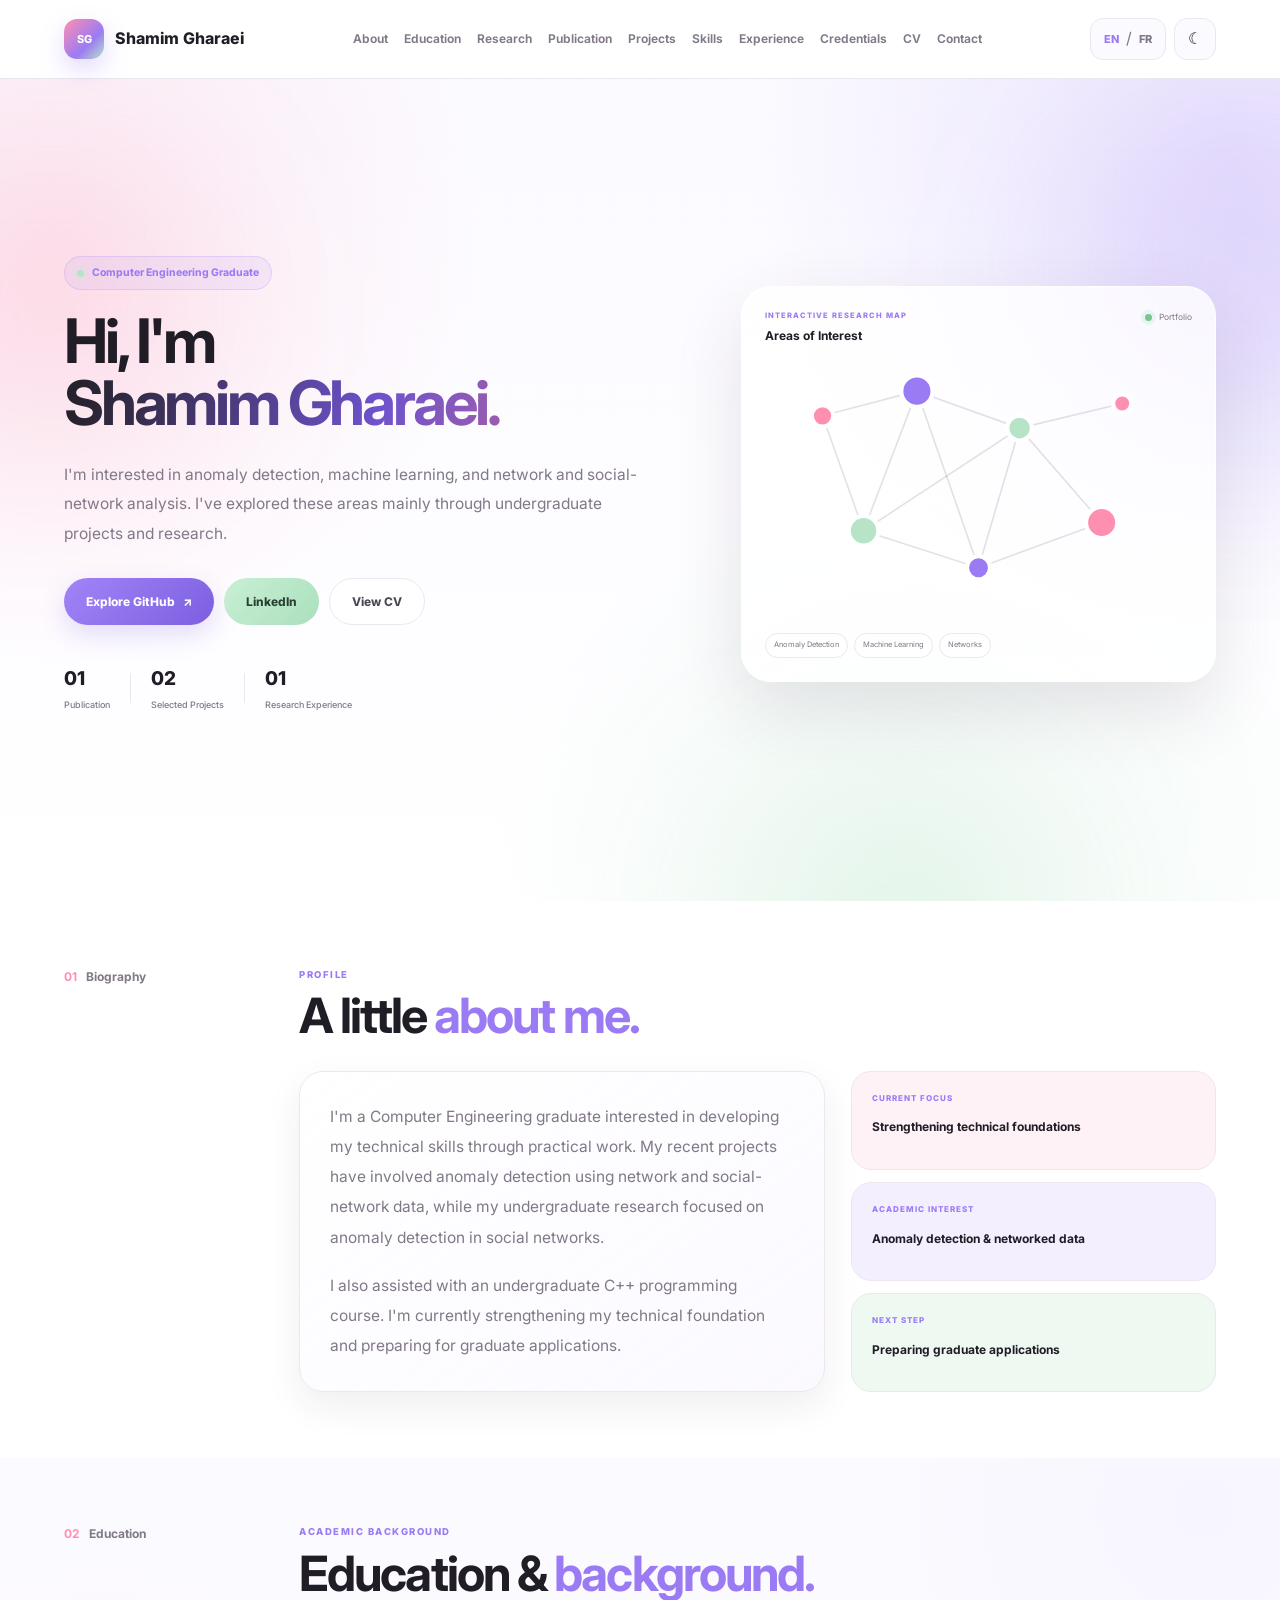
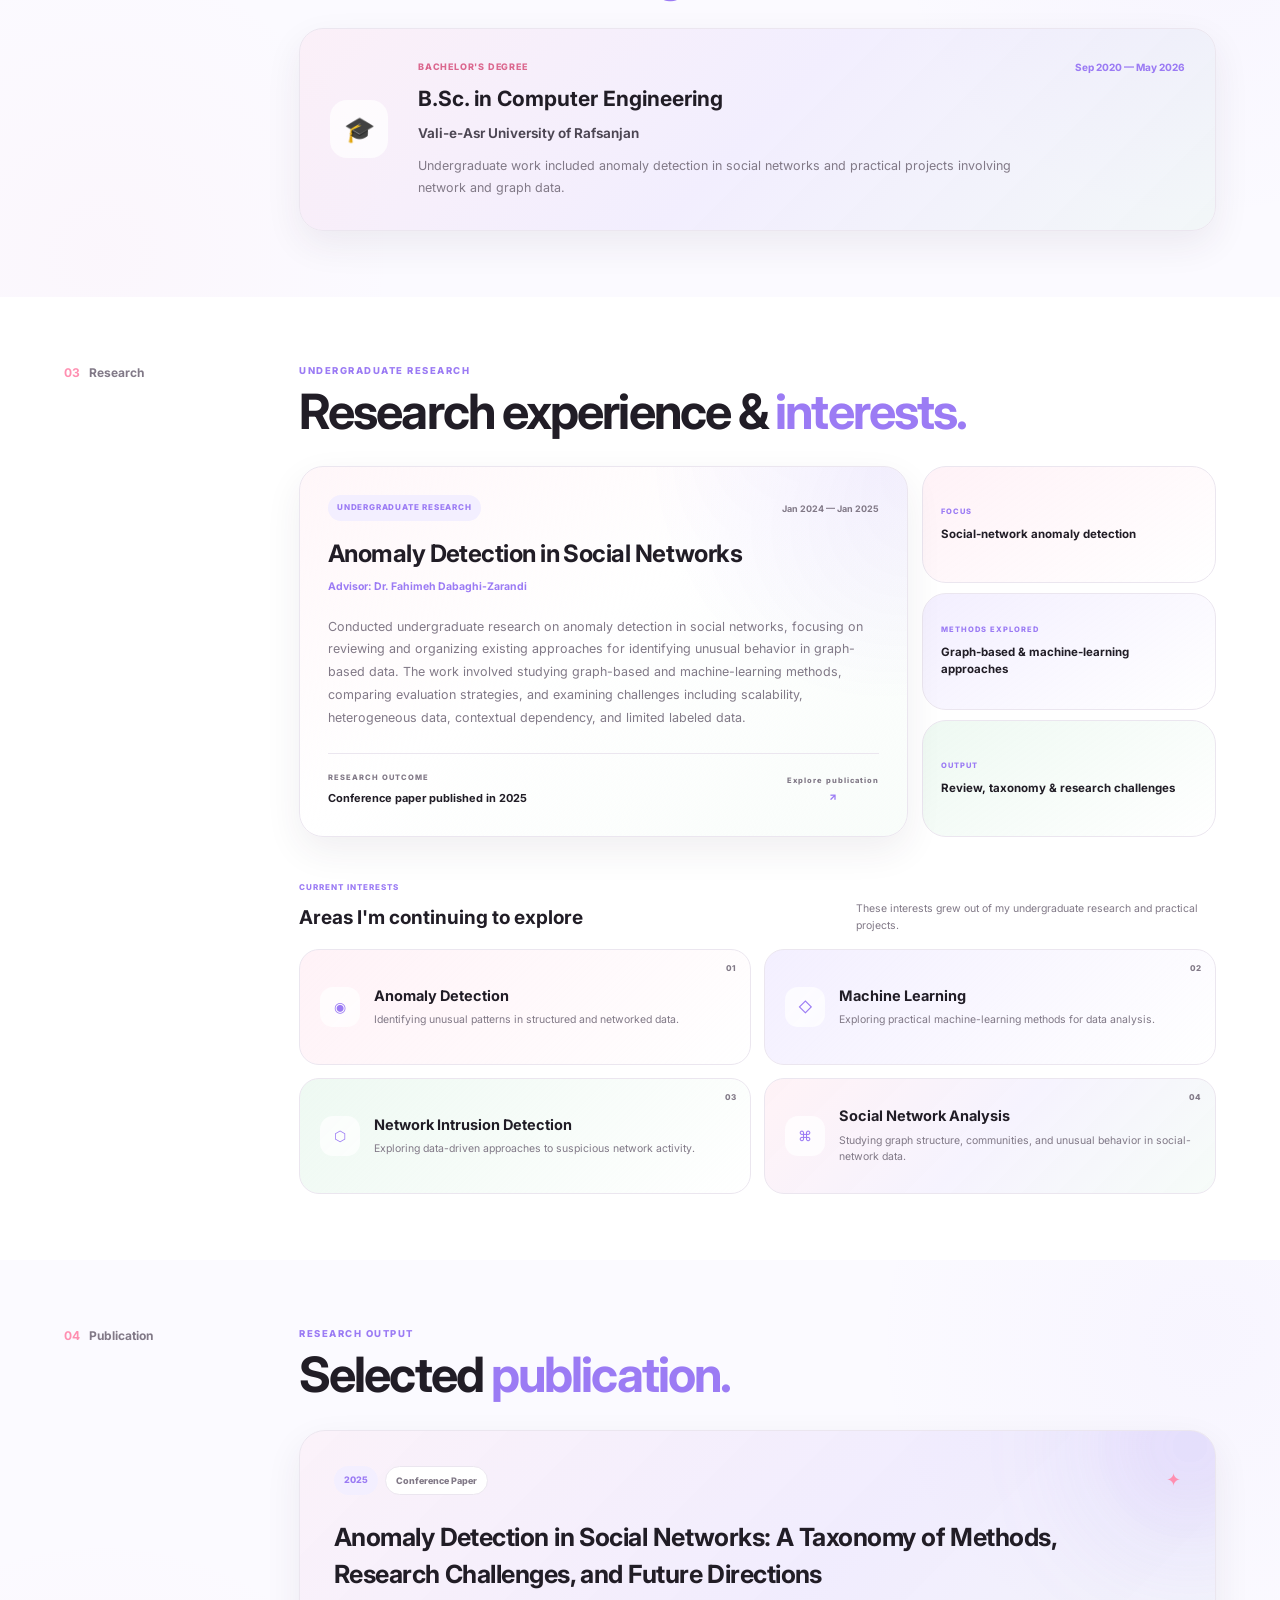
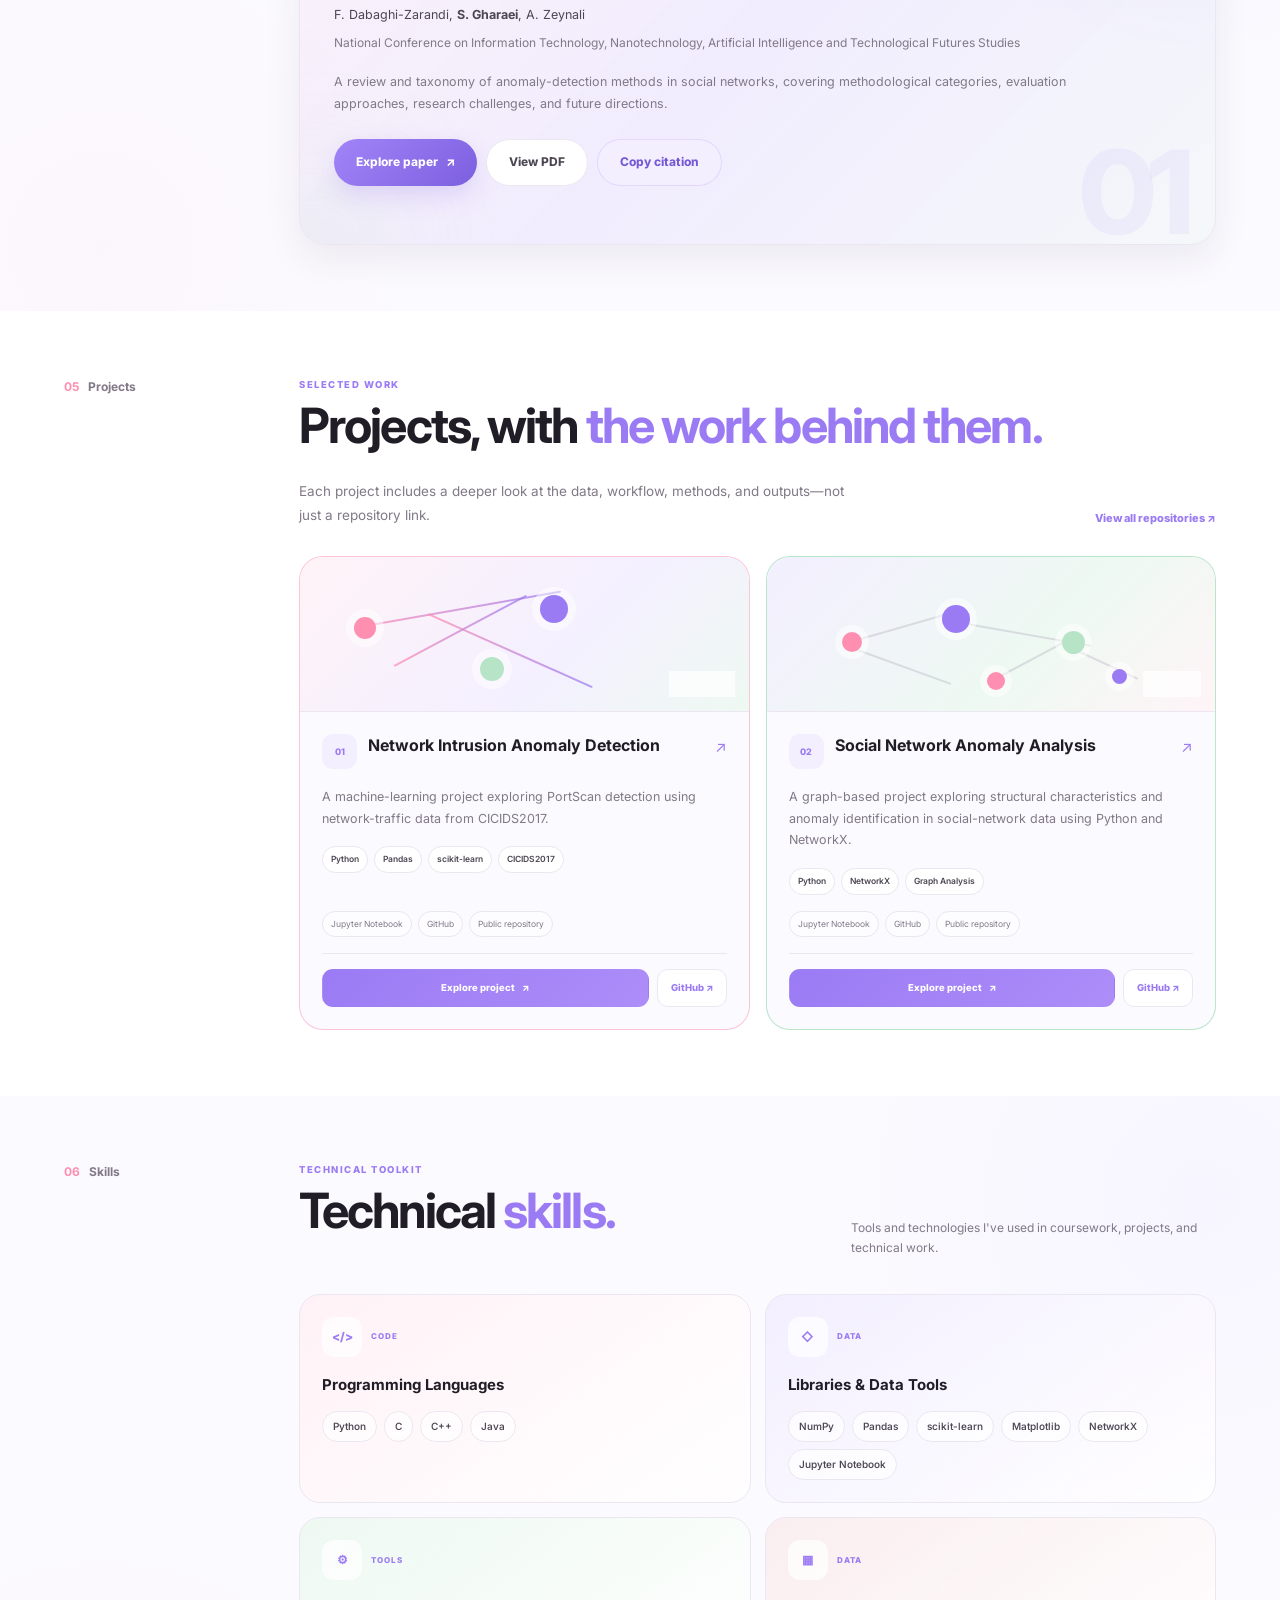
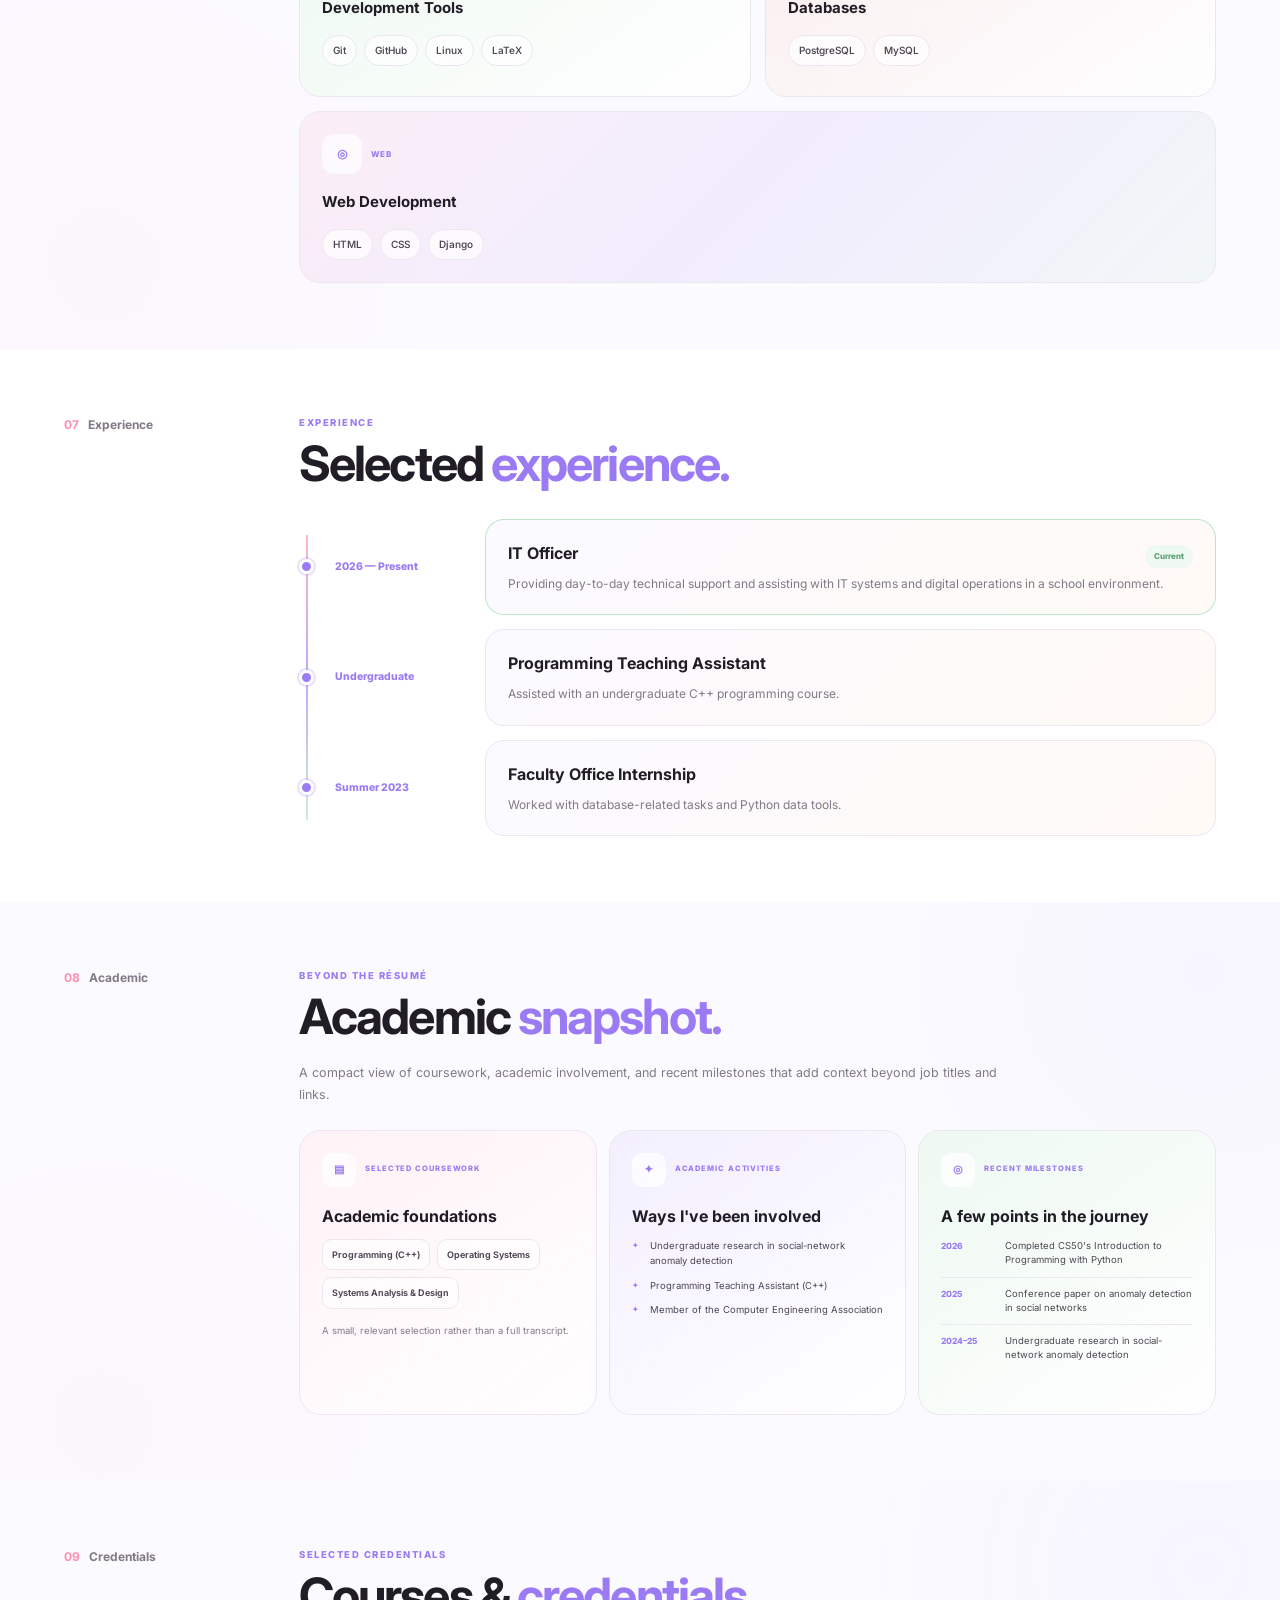
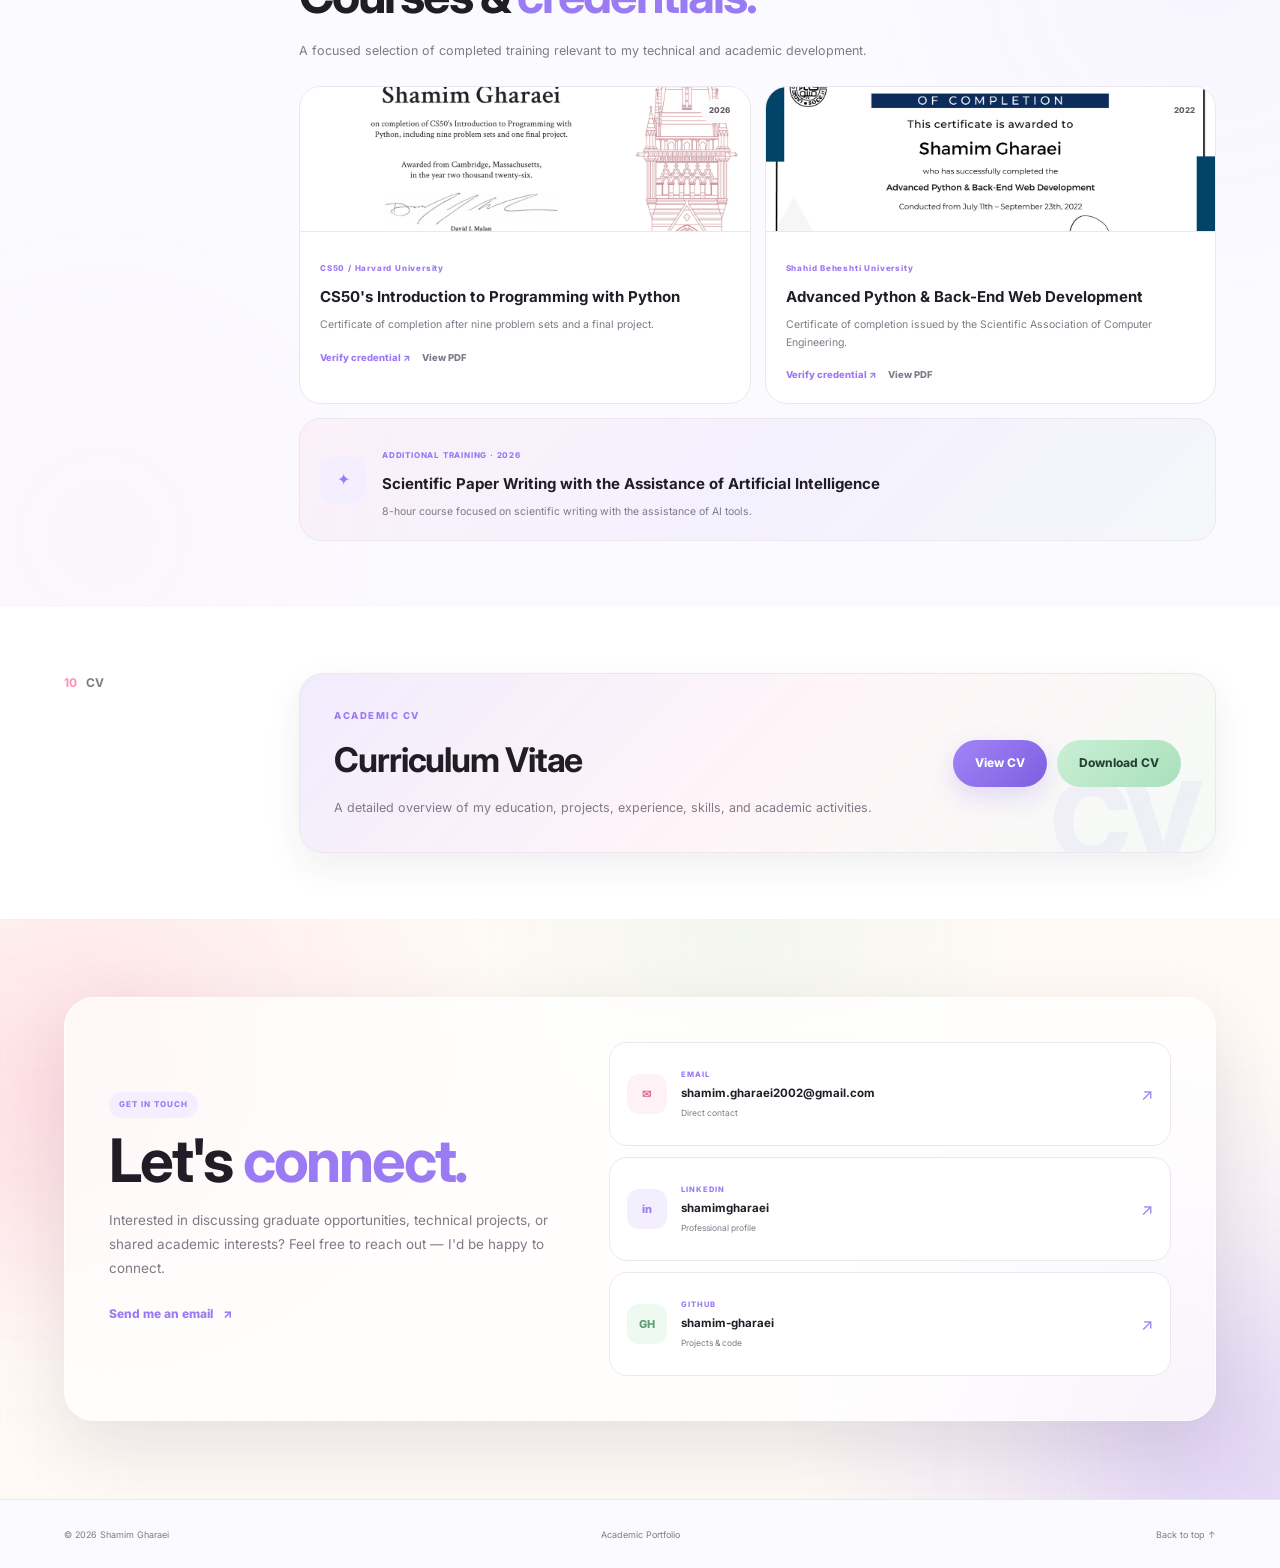
==== commit 72b5fb48: "Add files via upload" ====
--- a/index.html
+++ b/index.html
@@ -569,7 +569,56 @@
       </div>
     </section>
 
-    <!-- ACADEMIC SNAPSHOT -->\n    <section id="academic" class="section section-tint academic-snapshot-section">\n      <div class="container section-layout">\n        <aside class="section-index"><span>08</span><span data-en="Academic" data-fr="Académique">Academic</span></aside>\n\n        <div class="section-content reveal">\n          <p class="eyebrow" data-en="BEYOND THE RÉSUMÉ" data-fr="AU-DELÀ DU CV">BEYOND THE RÉSUMÉ</p>\n          <h2 class="section-title">\n            <span data-en="Academic" data-fr="Repères">Academic</span>\n            <span class="accent-text" data-en="snapshot." data-fr="académiques.">snapshot.</span>\n          </h2>\n          <p class="snapshot-intro" data-en="A compact view of coursework, academic involvement, and recent milestones that add context beyond job titles and links." data-fr="Un aperçu concis des cours, de l'implication académique et des étapes récentes qui ajoutent du contexte au-delà des intitulés de poste et des liens.">A compact view of coursework, academic involvement, and recent milestones that add context beyond job titles and links.</p>\n\n          <div class="snapshot-grid">\n            <article class="snapshot-card snapshot-coursework">\n              <div class="snapshot-card-head"><span class="snapshot-icon">▤</span><span data-en="SELECTED COURSEWORK" data-fr="COURS SÉLECTIONNÉS">SELECTED COURSEWORK</span></div>\n              <h3 data-en="Academic foundations" data-fr="Bases académiques">Academic foundations</h3>\n              <div class="coursework-list">\n                <span>Programming (C++)</span>\n                <span>Operating Systems</span>\n                <span>Systems Analysis & Design</span>\n              </div>\n              <p data-en="A small, relevant selection rather than a full transcript." data-fr="Une sélection courte et pertinente plutôt qu'un relevé de notes complet.">A small, relevant selection rather than a full transcript.</p>\n            </article>\n\n            <article class="snapshot-card snapshot-activities">\n              <div class="snapshot-card-head"><span class="snapshot-icon">✦</span><span data-en="ACADEMIC ACTIVITIES" data-fr="ACTIVITÉS ACADÉMIQUES">ACADEMIC ACTIVITIES</span></div>\n              <h3 data-en="Ways I've been involved" data-fr="Mes formes d'implication">Ways I've been involved</h3>\n              <ul class="activity-list">\n                <li data-en="Undergraduate research in social-network anomaly detection" data-fr="Recherche de premier cycle sur la détection d'anomalies dans les réseaux sociaux">Undergraduate research in social-network anomaly detection</li>\n                <li data-en="Programming Teaching Assistant (C++)" data-fr="Assistante d'enseignement en programmation (C++)">Programming Teaching Assistant (C++)</li>\n                <li data-en="Member of the Computer Engineering Association" data-fr="Membre de l'association de génie informatique">Member of the Computer Engineering Association</li>\n              </ul>\n            </article>\n\n            <article class="snapshot-card snapshot-milestones">\n              <div class="snapshot-card-head"><span class="snapshot-icon">◎</span><span data-en="RECENT MILESTONES" data-fr="ÉTAPES RÉCENTES">RECENT MILESTONES</span></div>\n              <h3 data-en="A few points in the journey" data-fr="Quelques étapes du parcours">A few points in the journey</h3>\n              <div class="milestone-list">\n                <div><time>2026</time><span data-en="Completed CS50's Introduction to Programming with Python" data-fr="Achèvement de CS50's Introduction to Programming with Python">Completed CS50's Introduction to Programming with Python</span></div>\n                <div><time>2025</time><span data-en="Conference paper on anomaly detection in social networks" data-fr="Article de conférence sur la détection d'anomalies dans les réseaux sociaux">Conference paper on anomaly detection in social networks</span></div>\n                <div><time>2024–25</time><span data-en="Undergraduate research in social-network anomaly detection" data-fr="Recherche de premier cycle sur la détection d'anomalies dans les réseaux sociaux">Undergraduate research in social-network anomaly detection</span></div>\n              </div>\n            </article>\n          </div>\n        </div>\n      </div>\n    </section>\n\n    <!-- CREDENTIALS -->
+    <!-- ACADEMIC SNAPSHOT -->
+    <section id="academic" class="section section-tint academic-snapshot-section">
+      <div class="container section-layout">
+        <aside class="section-index"><span>08</span><span data-en="Academic" data-fr="Académique">Academic</span></aside>
+
+        <div class="section-content reveal">
+          <p class="eyebrow" data-en="BEYOND THE RÉSUMÉ" data-fr="AU-DELÀ DU CV">BEYOND THE RÉSUMÉ</p>
+          <h2 class="section-title">
+            <span data-en="Academic" data-fr="Repères">Academic</span>
+            <span class="accent-text" data-en="snapshot." data-fr="académiques.">snapshot.</span>
+          </h2>
+          <p class="snapshot-intro" data-en="A compact view of coursework, academic involvement, and recent milestones that add context beyond job titles and links." data-fr="Un aperçu concis des cours, de l'implication académique et des étapes récentes qui ajoutent du contexte au-delà des intitulés de poste et des liens.">A compact view of coursework, academic involvement, and recent milestones that add context beyond job titles and links.</p>
+
+          <div class="snapshot-grid">
+            <article class="snapshot-card snapshot-coursework">
+              <div class="snapshot-card-head"><span class="snapshot-icon">▤</span><span data-en="SELECTED COURSEWORK" data-fr="COURS SÉLECTIONNÉS">SELECTED COURSEWORK</span></div>
+              <h3 data-en="Academic foundations" data-fr="Bases académiques">Academic foundations</h3>
+              <div class="coursework-list">
+                <span>Programming (C++)</span>
+                <span>Operating Systems</span>
+                <span>Systems Analysis & Design</span>
+              </div>
+              <p data-en="A small, relevant selection rather than a full transcript." data-fr="Une sélection courte et pertinente plutôt qu'un relevé de notes complet.">A small, relevant selection rather than a full transcript.</p>
+            </article>
+
+            <article class="snapshot-card snapshot-activities">
+              <div class="snapshot-card-head"><span class="snapshot-icon">✦</span><span data-en="ACADEMIC ACTIVITIES" data-fr="ACTIVITÉS ACADÉMIQUES">ACADEMIC ACTIVITIES</span></div>
+              <h3 data-en="Ways I've been involved" data-fr="Mes formes d'implication">Ways I've been involved</h3>
+              <ul class="activity-list">
+                <li data-en="Undergraduate research in social-network anomaly detection" data-fr="Recherche de premier cycle sur la détection d'anomalies dans les réseaux sociaux">Undergraduate research in social-network anomaly detection</li>
+                <li data-en="Programming Teaching Assistant (C++)" data-fr="Assistante d'enseignement en programmation (C++)">Programming Teaching Assistant (C++)</li>
+                <li data-en="Member of the Computer Engineering Association" data-fr="Membre de l'association de génie informatique">Member of the Computer Engineering Association</li>
+              </ul>
+            </article>
+
+            <article class="snapshot-card snapshot-milestones">
+              <div class="snapshot-card-head"><span class="snapshot-icon">◎</span><span data-en="RECENT MILESTONES" data-fr="ÉTAPES RÉCENTES">RECENT MILESTONES</span></div>
+              <h3 data-en="A few points in the journey" data-fr="Quelques étapes du parcours">A few points in the journey</h3>
+              <div class="milestone-list">
+                <div><time>2026</time><span data-en="Completed CS50's Introduction to Programming with Python" data-fr="Achèvement de CS50's Introduction to Programming with Python">Completed CS50's Introduction to Programming with Python</span></div>
+                <div><time>2025</time><span data-en="Conference paper on anomaly detection in social networks" data-fr="Article de conférence sur la détection d'anomalies dans les réseaux sociaux">Conference paper on anomaly detection in social networks</span></div>
+                <div><time>2024–25</time><span data-en="Undergraduate research in social-network anomaly detection" data-fr="Recherche de premier cycle sur la détection d'anomalies dans les réseaux sociaux">Undergraduate research in social-network anomaly detection</span></div>
+              </div>
+            </article>
+          </div>
+        </div>
+      </div>
+    </section>
+
+    <!-- CREDENTIALS -->
     <section id="credentials" class="section section-tint credentials-section">
       <div class="container section-layout">
         <aside class="section-index"><span>09</span><span data-en="Credentials" data-fr="Certificats">Credentials</span></aside>
@@ -689,7 +738,150 @@
     </section>
   </main>
 
-  <!-- PROJECT DEEP-DIVE MODALS -->\n  <div id="network-project-modal" class="modal project-modal" aria-hidden="true">\n    <div class="modal-backdrop" data-project-close></div>\n    <div class="modal-dialog project-modal-dialog" role="dialog" aria-modal="true" aria-labelledby="network-project-title" tabindex="-1">\n      <button class="modal-close" type="button" data-project-close aria-label="Close">×</button>\n      <div class="project-detail-header">\n        <div>\n          <span class="modal-kicker" data-en="PROJECT DEEP DIVE · NETWORK DATA" data-fr="PROJET EN DÉTAIL · DONNÉES RÉSEAU">PROJECT DEEP DIVE · NETWORK DATA</span>\n          <h2 id="network-project-title">Network Intrusion Anomaly Detection</h2>\n          <p data-en="Exploring PortScan detection with a supervised machine-learning workflow on CICIDS2017 network-traffic data." data-fr="Exploration de la détection de PortScan avec un flux de travail d'apprentissage automatique supervisé sur des données de trafic réseau CICIDS2017.">Exploring PortScan detection with a supervised machine-learning workflow on CICIDS2017 network-traffic data.</p>\n        </div>\n        <div class="project-detail-badge">CICIDS2017</div>\n      </div>\n\n      <div class="project-detail-stats">\n        <div><span data-en="DATA" data-fr="DONNÉES">DATA</span><strong>213,777</strong><small data-en="network flows" data-fr="flux réseau">network flows</small></div>\n        <div><span data-en="FEATURES" data-fr="VARIABLES">FEATURES</span><strong>78</strong><small data-en="after preprocessing" data-fr="après prétraitement">after preprocessing</small></div>\n        <div><span data-en="TASK" data-fr="TÂCHE">TASK</span><strong>2</strong><small>BENIGN / PortScan</small></div>\n      </div>\n\n      <div class="project-detail-grid">\n        <article class="project-detail-panel">\n          <span class="detail-label" data-en="PROBLEM" data-fr="PROBLÈME">PROBLEM</span>\n          <h3 data-en="What I explored" data-fr="Ce que j'ai exploré">What I explored</h3>\n          <p data-en="A practical classification workflow for distinguishing benign traffic from PortScan activity after preprocessing the CICIDS2017 PortScan subset." data-fr="Un flux de classification pratique pour distinguer le trafic bénin de l'activité PortScan après prétraitement du sous-ensemble PortScan de CICIDS2017.">A practical classification workflow for distinguishing benign traffic from PortScan activity after preprocessing the CICIDS2017 PortScan subset.</p>\n        </article>\n\n        <article class="project-detail-panel">\n          <span class="detail-label" data-en="METHODS" data-fr="MÉTHODES">METHODS</span>\n          <h3 data-en="Models compared" data-fr="Modèles comparés">Models compared</h3>\n          <div class="detail-tags"><span>Logistic Regression</span><span>Decision Tree</span><span>Random Forest</span></div>\n        </article>\n\n        <article class="project-detail-panel project-detail-wide">\n          <span class="detail-label" data-en="WORKFLOW" data-fr="FLUX DE TRAVAIL">WORKFLOW</span>\n          <h3 data-en="From raw data to outputs" data-fr="Des données brutes aux résultats">From raw data to outputs</h3>\n          <div class="workflow-row">\n            <div><b>01</b><span data-en="Preprocess & prepare labels" data-fr="Prétraiter et préparer les étiquettes">Preprocess & prepare labels</span></div>\n            <i>→</i>\n            <div><b>02</b><span data-en="Train & compare models" data-fr="Entraîner et comparer les modèles">Train & compare models</span></div>\n            <i>→</i>\n            <div><b>03</b><span data-en="Evaluate results" data-fr="Évaluer les résultats">Evaluate results</span></div>\n            <i>→</i>\n            <div><b>04</b><span data-en="Inspect feature importance" data-fr="Examiner l'importance des variables">Inspect feature importance</span></div>\n          </div>\n        </article>\n\n        <article class="project-detail-panel">\n          <span class="detail-label" data-en="TOOLS" data-fr="OUTILS">TOOLS</span>\n          <h3 data-en="Technical stack" data-fr="Environnement technique">Technical stack</h3>\n          <div class="detail-tags"><span>Python</span><span>Pandas</span><span>scikit-learn</span><span>Jupyter</span></div>\n        </article>\n\n        <article class="project-detail-panel project-output-panel">\n          <span class="detail-label" data-en="OUTPUTS" data-fr="RÉSULTATS">OUTPUTS</span>\n          <h3 data-en="What the repository contains" data-fr="Contenu du dépôt">What the repository contains</h3>\n          <ul>\n            <li data-en="Model comparison workflow" data-fr="Flux de comparaison des modèles">Model comparison workflow</li>\n            <li data-en="Confusion matrix & classification report" data-fr="Matrice de confusion et rapport de classification">Confusion matrix & classification report</li>\n            <li data-en="Feature-importance analysis" data-fr="Analyse de l'importance des variables">Feature-importance analysis</li>\n            <li data-en="Saved trained model" data-fr="Modèle entraîné sauvegardé">Saved trained model</li>\n          </ul>\n        </article>\n      </div>\n\n      <div class="modal-actions">\n        <a href="https://github.com/shamim-gharaei/network-intrusion-anomaly-detection" target="_blank" rel="noopener noreferrer" class="btn btn-primary"><span data-en="Open repository" data-fr="Ouvrir le dépôt">Open repository</span> ↗</a>\n        <button class="btn btn-outline" type="button" data-project-close><span data-en="Close" data-fr="Fermer">Close</span></button>\n      </div>\n    </div>\n  </div>\n\n  <div id="social-project-modal" class="modal project-modal" aria-hidden="true">\n    <div class="modal-backdrop" data-project-close></div>\n    <div class="modal-dialog project-modal-dialog" role="dialog" aria-modal="true" aria-labelledby="social-project-title" tabindex="-1">\n      <button class="modal-close" type="button" data-project-close aria-label="Close">×</button>\n      <div class="project-detail-header">\n        <div>\n          <span class="modal-kicker" data-en="PROJECT DEEP DIVE · GRAPH DATA" data-fr="PROJET EN DÉTAIL · DONNÉES DE GRAPHE">PROJECT DEEP DIVE · GRAPH DATA</span>\n          <h2 id="social-project-title">Social Network Anomaly Analysis</h2>\n          <p data-en="Exploring structural features and unusual nodes in a real social-network graph with Python and NetworkX." data-fr="Exploration des caractéristiques structurelles et des nœuds inhabituels dans un graphe de réseau social réel avec Python et NetworkX.">Exploring structural features and unusual nodes in a real social-network graph with Python and NetworkX.</p>\n        </div>\n        <div class="project-detail-badge">Facebook Graph</div>\n      </div>\n\n      <div class="project-detail-stats">\n        <div><span data-en="NODES" data-fr="NŒUDS">NODES</span><strong>4,039</strong><small data-en="profiles" data-fr="profils">profiles</small></div>\n        <div><span data-en="EDGES" data-fr="ARÊTES">EDGES</span><strong>88,234</strong><small data-en="connections" data-fr="connexions">connections</small></div>\n        <div><span data-en="FEATURES" data-fr="CARACTÉRISTIQUES">FEATURES</span><strong>3</strong><small data-en="structural measures" data-fr="mesures structurelles">structural measures</small></div>\n      </div>\n\n      <div class="project-detail-grid">\n        <article class="project-detail-panel">\n          <span class="detail-label" data-en="PROBLEM" data-fr="PROBLÈME">PROBLEM</span>\n          <h3 data-en="What I explored" data-fr="Ce que j'ai exploré">What I explored</h3>\n          <p data-en="How structural graph characteristics can be turned into features for identifying nodes that behave differently from the broader network." data-fr="Comment des caractéristiques structurelles du graphe peuvent être transformées en variables afin d'identifier des nœuds dont le comportement diffère du reste du réseau.">How structural graph characteristics can be turned into features for identifying nodes that behave differently from the broader network.</p>\n        </article>\n\n        <article class="project-detail-panel">\n          <span class="detail-label" data-en="FEATURES" data-fr="CARACTÉRISTIQUES">FEATURES</span>\n          <h3 data-en="Graph measures used" data-fr="Mesures de graphe utilisées">Graph measures used</h3>\n          <div class="detail-tags"><span>Degree</span><span>Clustering Coefficient</span><span>Betweenness Centrality</span></div>\n        </article>\n\n        <article class="project-detail-panel project-detail-wide">\n          <span class="detail-label" data-en="WORKFLOW" data-fr="FLUX DE TRAVAIL">WORKFLOW</span>\n          <h3 data-en="From graph to anomaly analysis" data-fr="Du graphe à l'analyse d'anomalies">From graph to anomaly analysis</h3>\n          <div class="workflow-row">\n            <div><b>01</b><span data-en="Load & inspect graph" data-fr="Charger et examiner le graphe">Load & inspect graph</span></div>\n            <i>→</i>\n            <div><b>02</b><span data-en="Compute structural features" data-fr="Calculer les caractéristiques structurelles">Compute structural features</span></div>\n            <i>→</i>\n            <div><b>03</b><span data-en="Build feature matrix" data-fr="Construire la matrice de caractéristiques">Build feature matrix</span></div>\n            <i>→</i>\n            <div><b>04</b><span data-en="Score & compare anomalies" data-fr="Évaluer et comparer les anomalies">Score & compare anomalies</span></div>\n          </div>\n        </article>\n\n        <article class="project-detail-panel">\n          <span class="detail-label" data-en="TOOLS" data-fr="OUTILS">TOOLS</span>\n          <h3 data-en="Technical stack" data-fr="Environnement technique">Technical stack</h3>\n          <div class="detail-tags"><span>Python</span><span>NetworkX</span><span>Pandas</span><span>Jupyter</span></div>\n        </article>\n\n        <article class="project-detail-panel project-output-panel">\n          <span class="detail-label" data-en="OUTPUTS" data-fr="RÉSULTATS">OUTPUTS</span>\n          <h3 data-en="What the repository contains" data-fr="Contenu du dépôt">What the repository contains</h3>\n          <ul>\n            <li data-en="Graph statistics and preprocessing" data-fr="Statistiques du graphe et prétraitement">Graph statistics and preprocessing</li>\n            <li data-en="Structural feature matrix" data-fr="Matrice de caractéristiques structurelles">Structural feature matrix</li>\n            <li data-en="Anomaly scoring and model comparison" data-fr="Notation des anomalies et comparaison de modèles">Anomaly scoring and model comparison</li>\n            <li data-en="Visual outputs and saved results" data-fr="Visualisations et résultats sauvegardés">Visual outputs and saved results</li>\n          </ul>\n        </article>\n      </div>\n\n      <div class="modal-actions">\n        <a href="https://github.com/shamim-gharaei/social-network-anomaly-analysis" target="_blank" rel="noopener noreferrer" class="btn btn-primary"><span data-en="Open repository" data-fr="Ouvrir le dépôt">Open repository</span> ↗</a>\n        <button class="btn btn-outline" type="button" data-project-close><span data-en="Close" data-fr="Fermer">Close</span></button>\n      </div>\n    </div>\n  </div>\n\n  <!-- PAPER MODAL -->
+  <!-- PROJECT DEEP-DIVE MODALS -->
+  <div id="network-project-modal" class="modal project-modal" aria-hidden="true">
+    <div class="modal-backdrop" data-project-close></div>
+    <div class="modal-dialog project-modal-dialog" role="dialog" aria-modal="true" aria-labelledby="network-project-title" tabindex="-1">
+      <button class="modal-close" type="button" data-project-close aria-label="Close">×</button>
+      <div class="project-detail-header">
+        <div>
+          <span class="modal-kicker" data-en="PROJECT DEEP DIVE · NETWORK DATA" data-fr="PROJET EN DÉTAIL · DONNÉES RÉSEAU">PROJECT DEEP DIVE · NETWORK DATA</span>
+          <h2 id="network-project-title">Network Intrusion Anomaly Detection</h2>
+          <p data-en="Exploring PortScan detection with a supervised machine-learning workflow on CICIDS2017 network-traffic data." data-fr="Exploration de la détection de PortScan avec un flux de travail d'apprentissage automatique supervisé sur des données de trafic réseau CICIDS2017.">Exploring PortScan detection with a supervised machine-learning workflow on CICIDS2017 network-traffic data.</p>
+        </div>
+        <div class="project-detail-badge">CICIDS2017</div>
+      </div>
+
+      <div class="project-detail-stats">
+        <div><span data-en="DATA" data-fr="DONNÉES">DATA</span><strong>213,777</strong><small data-en="network flows" data-fr="flux réseau">network flows</small></div>
+        <div><span data-en="FEATURES" data-fr="VARIABLES">FEATURES</span><strong>78</strong><small data-en="after preprocessing" data-fr="après prétraitement">after preprocessing</small></div>
+        <div><span data-en="TASK" data-fr="TÂCHE">TASK</span><strong>2</strong><small>BENIGN / PortScan</small></div>
+      </div>
+
+      <div class="project-detail-grid">
+        <article class="project-detail-panel">
+          <span class="detail-label" data-en="PROBLEM" data-fr="PROBLÈME">PROBLEM</span>
+          <h3 data-en="What I explored" data-fr="Ce que j'ai exploré">What I explored</h3>
+          <p data-en="A practical classification workflow for distinguishing benign traffic from PortScan activity after preprocessing the CICIDS2017 PortScan subset." data-fr="Un flux de classification pratique pour distinguer le trafic bénin de l'activité PortScan après prétraitement du sous-ensemble PortScan de CICIDS2017.">A practical classification workflow for distinguishing benign traffic from PortScan activity after preprocessing the CICIDS2017 PortScan subset.</p>
+        </article>
+
+        <article class="project-detail-panel">
+          <span class="detail-label" data-en="METHODS" data-fr="MÉTHODES">METHODS</span>
+          <h3 data-en="Models compared" data-fr="Modèles comparés">Models compared</h3>
+          <div class="detail-tags"><span>Logistic Regression</span><span>Decision Tree</span><span>Random Forest</span></div>
+        </article>
+
+        <article class="project-detail-panel project-detail-wide">
+          <span class="detail-label" data-en="WORKFLOW" data-fr="FLUX DE TRAVAIL">WORKFLOW</span>
+          <h3 data-en="From raw data to outputs" data-fr="Des données brutes aux résultats">From raw data to outputs</h3>
+          <div class="workflow-row">
+            <div><b>01</b><span data-en="Preprocess & prepare labels" data-fr="Prétraiter et préparer les étiquettes">Preprocess & prepare labels</span></div>
+            <i>→</i>
+            <div><b>02</b><span data-en="Train & compare models" data-fr="Entraîner et comparer les modèles">Train & compare models</span></div>
+            <i>→</i>
+            <div><b>03</b><span data-en="Evaluate results" data-fr="Évaluer les résultats">Evaluate results</span></div>
+            <i>→</i>
+            <div><b>04</b><span data-en="Inspect feature importance" data-fr="Examiner l'importance des variables">Inspect feature importance</span></div>
+          </div>
+        </article>
+
+        <article class="project-detail-panel">
+          <span class="detail-label" data-en="TOOLS" data-fr="OUTILS">TOOLS</span>
+          <h3 data-en="Technical stack" data-fr="Environnement technique">Technical stack</h3>
+          <div class="detail-tags"><span>Python</span><span>Pandas</span><span>scikit-learn</span><span>Jupyter</span></div>
+        </article>
+
+        <article class="project-detail-panel project-output-panel">
+          <span class="detail-label" data-en="OUTPUTS" data-fr="RÉSULTATS">OUTPUTS</span>
+          <h3 data-en="What the repository contains" data-fr="Contenu du dépôt">What the repository contains</h3>
+          <ul>
+            <li data-en="Model comparison workflow" data-fr="Flux de comparaison des modèles">Model comparison workflow</li>
+            <li data-en="Confusion matrix & classification report" data-fr="Matrice de confusion et rapport de classification">Confusion matrix & classification report</li>
+            <li data-en="Feature-importance analysis" data-fr="Analyse de l'importance des variables">Feature-importance analysis</li>
+            <li data-en="Saved trained model" data-fr="Modèle entraîné sauvegardé">Saved trained model</li>
+          </ul>
+        </article>
+      </div>
+
+      <div class="modal-actions">
+        <a href="https://github.com/shamim-gharaei/network-intrusion-anomaly-detection" target="_blank" rel="noopener noreferrer" class="btn btn-primary"><span data-en="Open repository" data-fr="Ouvrir le dépôt">Open repository</span> ↗</a>
+        <button class="btn btn-outline" type="button" data-project-close><span data-en="Close" data-fr="Fermer">Close</span></button>
+      </div>
+    </div>
+  </div>
+
+  <div id="social-project-modal" class="modal project-modal" aria-hidden="true">
+    <div class="modal-backdrop" data-project-close></div>
+    <div class="modal-dialog project-modal-dialog" role="dialog" aria-modal="true" aria-labelledby="social-project-title" tabindex="-1">
+      <button class="modal-close" type="button" data-project-close aria-label="Close">×</button>
+      <div class="project-detail-header">
+        <div>
+          <span class="modal-kicker" data-en="PROJECT DEEP DIVE · GRAPH DATA" data-fr="PROJET EN DÉTAIL · DONNÉES DE GRAPHE">PROJECT DEEP DIVE · GRAPH DATA</span>
+          <h2 id="social-project-title">Social Network Anomaly Analysis</h2>
+          <p data-en="Exploring structural features and unusual nodes in a real social-network graph with Python and NetworkX." data-fr="Exploration des caractéristiques structurelles et des nœuds inhabituels dans un graphe de réseau social réel avec Python et NetworkX.">Exploring structural features and unusual nodes in a real social-network graph with Python and NetworkX.</p>
+        </div>
+        <div class="project-detail-badge">Facebook Graph</div>
+      </div>
+
+      <div class="project-detail-stats">
+        <div><span data-en="NODES" data-fr="NŒUDS">NODES</span><strong>4,039</strong><small data-en="profiles" data-fr="profils">profiles</small></div>
+        <div><span data-en="EDGES" data-fr="ARÊTES">EDGES</span><strong>88,234</strong><small data-en="connections" data-fr="connexions">connections</small></div>
+        <div><span data-en="FEATURES" data-fr="CARACTÉRISTIQUES">FEATURES</span><strong>3</strong><small data-en="structural measures" data-fr="mesures structurelles">structural measures</small></div>
+      </div>
+
+      <div class="project-detail-grid">
+        <article class="project-detail-panel">
+          <span class="detail-label" data-en="PROBLEM" data-fr="PROBLÈME">PROBLEM</span>
+          <h3 data-en="What I explored" data-fr="Ce que j'ai exploré">What I explored</h3>
+          <p data-en="How structural graph characteristics can be turned into features for identifying nodes that behave differently from the broader network." data-fr="Comment des caractéristiques structurelles du graphe peuvent être transformées en variables afin d'identifier des nœuds dont le comportement diffère du reste du réseau.">How structural graph characteristics can be turned into features for identifying nodes that behave differently from the broader network.</p>
+        </article>
+
+        <article class="project-detail-panel">
+          <span class="detail-label" data-en="FEATURES" data-fr="CARACTÉRISTIQUES">FEATURES</span>
+          <h3 data-en="Graph measures used" data-fr="Mesures de graphe utilisées">Graph measures used</h3>
+          <div class="detail-tags"><span>Degree</span><span>Clustering Coefficient</span><span>Betweenness Centrality</span></div>
+        </article>
+
+        <article class="project-detail-panel project-detail-wide">
+          <span class="detail-label" data-en="WORKFLOW" data-fr="FLUX DE TRAVAIL">WORKFLOW</span>
+          <h3 data-en="From graph to anomaly analysis" data-fr="Du graphe à l'analyse d'anomalies">From graph to anomaly analysis</h3>
+          <div class="workflow-row">
+            <div><b>01</b><span data-en="Load & inspect graph" data-fr="Charger et examiner le graphe">Load & inspect graph</span></div>
+            <i>→</i>
+            <div><b>02</b><span data-en="Compute structural features" data-fr="Calculer les caractéristiques structurelles">Compute structural features</span></div>
+            <i>→</i>
+            <div><b>03</b><span data-en="Build feature matrix" data-fr="Construire la matrice de caractéristiques">Build feature matrix</span></div>
+            <i>→</i>
+            <div><b>04</b><span data-en="Score & compare anomalies" data-fr="Évaluer et comparer les anomalies">Score & compare anomalies</span></div>
+          </div>
+        </article>
+
+        <article class="project-detail-panel">
+          <span class="detail-label" data-en="TOOLS" data-fr="OUTILS">TOOLS</span>
+          <h3 data-en="Technical stack" data-fr="Environnement technique">Technical stack</h3>
+          <div class="detail-tags"><span>Python</span><span>NetworkX</span><span>Pandas</span><span>Jupyter</span></div>
+        </article>
+
+        <article class="project-detail-panel project-output-panel">
+          <span class="detail-label" data-en="OUTPUTS" data-fr="RÉSULTATS">OUTPUTS</span>
+          <h3 data-en="What the repository contains" data-fr="Contenu du dépôt">What the repository contains</h3>
+          <ul>
+            <li data-en="Graph statistics and preprocessing" data-fr="Statistiques du graphe et prétraitement">Graph statistics and preprocessing</li>
+            <li data-en="Structural feature matrix" data-fr="Matrice de caractéristiques structurelles">Structural feature matrix</li>
+            <li data-en="Anomaly scoring and model comparison" data-fr="Notation des anomalies et comparaison de modèles">Anomaly scoring and model comparison</li>
+            <li data-en="Visual outputs and saved results" data-fr="Visualisations et résultats sauvegardés">Visual outputs and saved results</li>
+          </ul>
+        </article>
+      </div>
+
+      <div class="modal-actions">
+        <a href="https://github.com/shamim-gharaei/social-network-anomaly-analysis" target="_blank" rel="noopener noreferrer" class="btn btn-primary"><span data-en="Open repository" data-fr="Ouvrir le dépôt">Open repository</span> ↗</a>
+        <button class="btn btn-outline" type="button" data-project-close><span data-en="Close" data-fr="Fermer">Close</span></button>
+      </div>
+    </div>
+  </div>
+
+  <!-- PAPER MODAL -->
   <div id="paper-modal" class="modal" aria-hidden="true">
     <div class="modal-backdrop" data-modal-close></div>
     <div class="modal-dialog paper-modal-dialog" role="dialog" aria-modal="true" aria-labelledby="paper-modal-title" tabindex="-1">
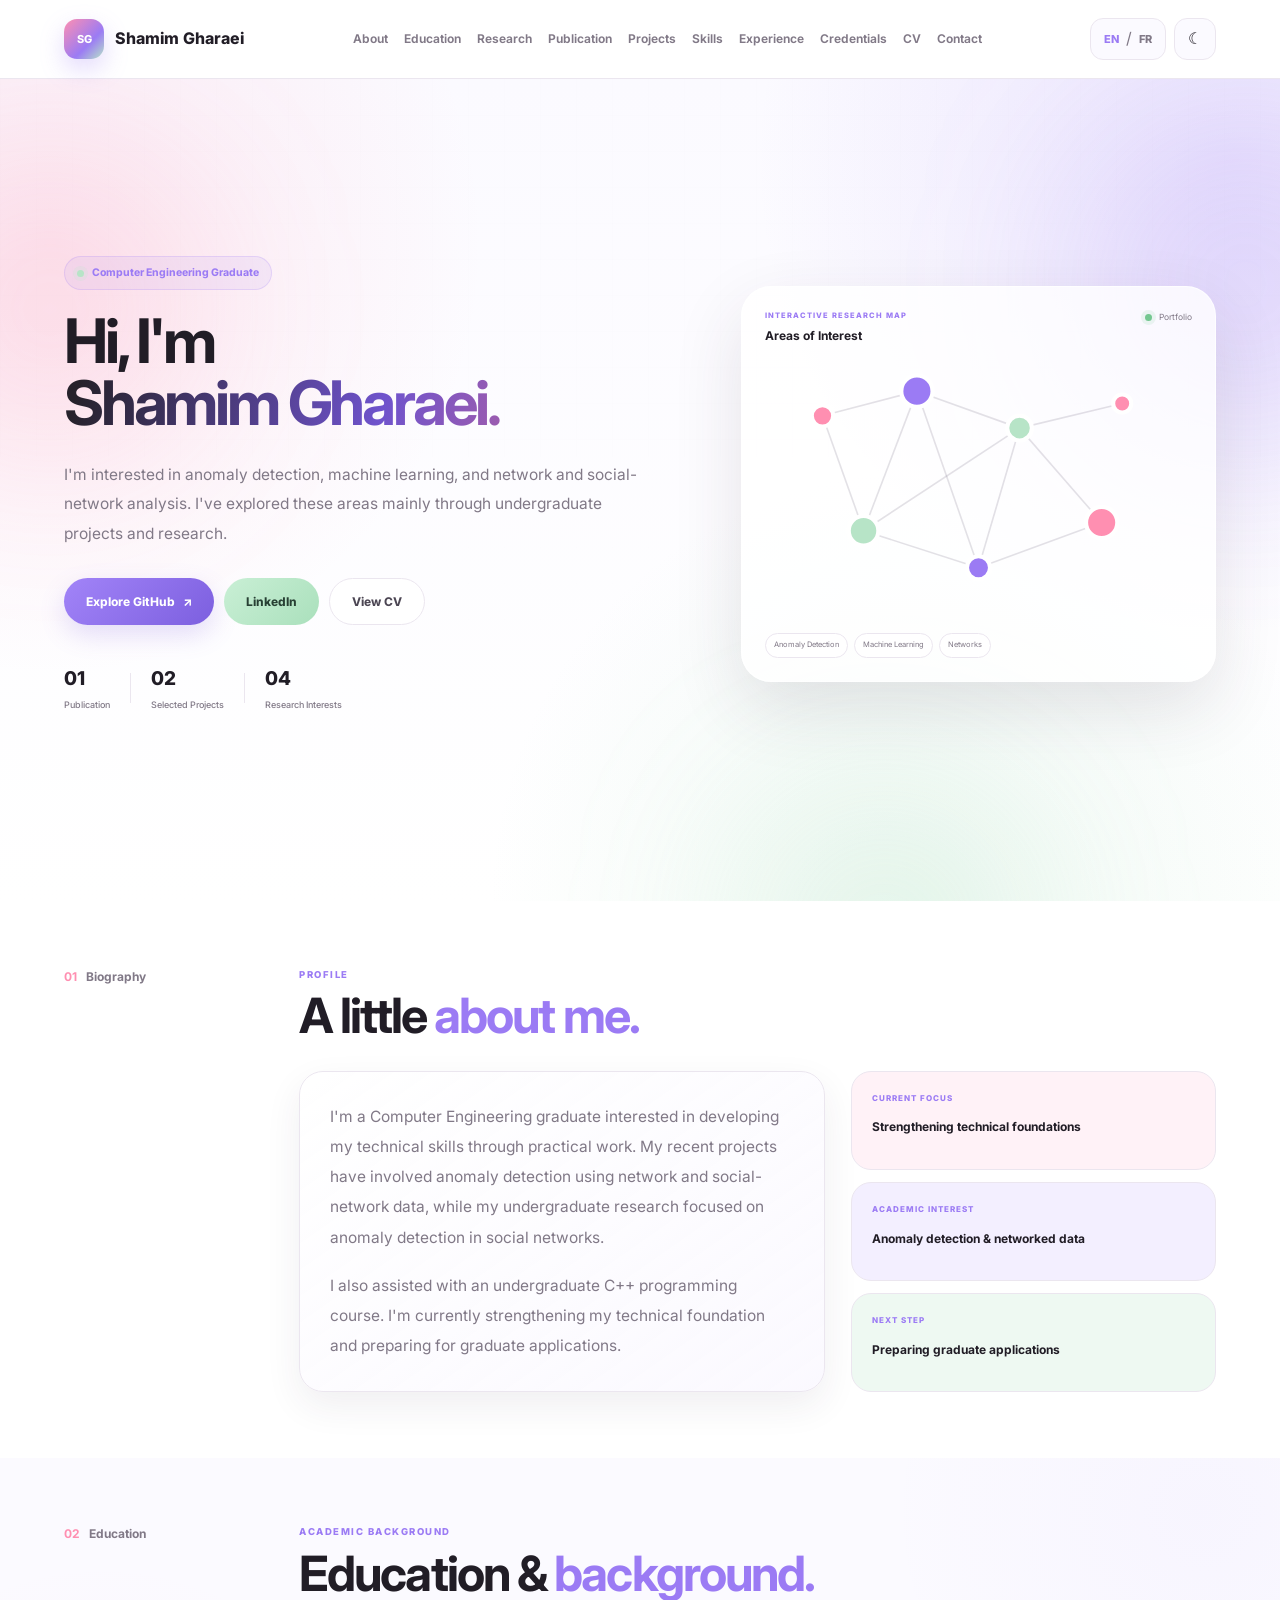
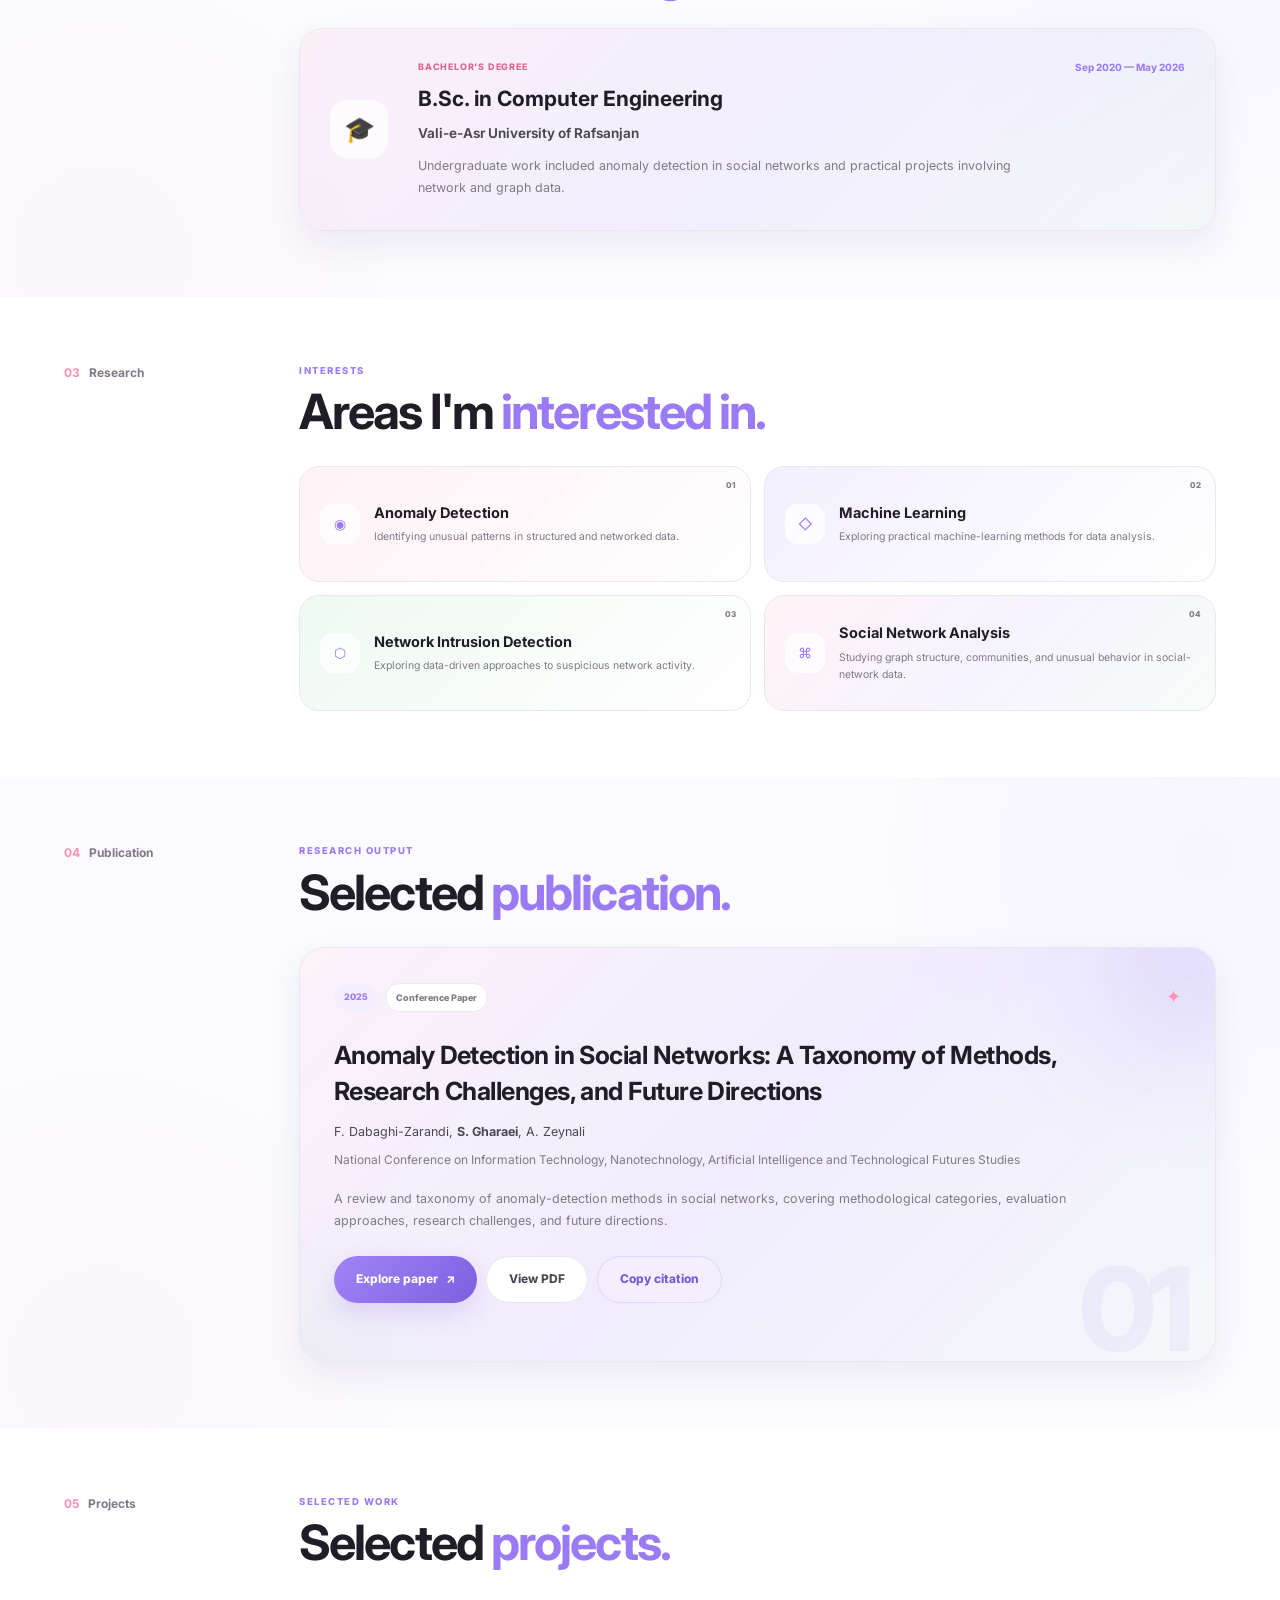
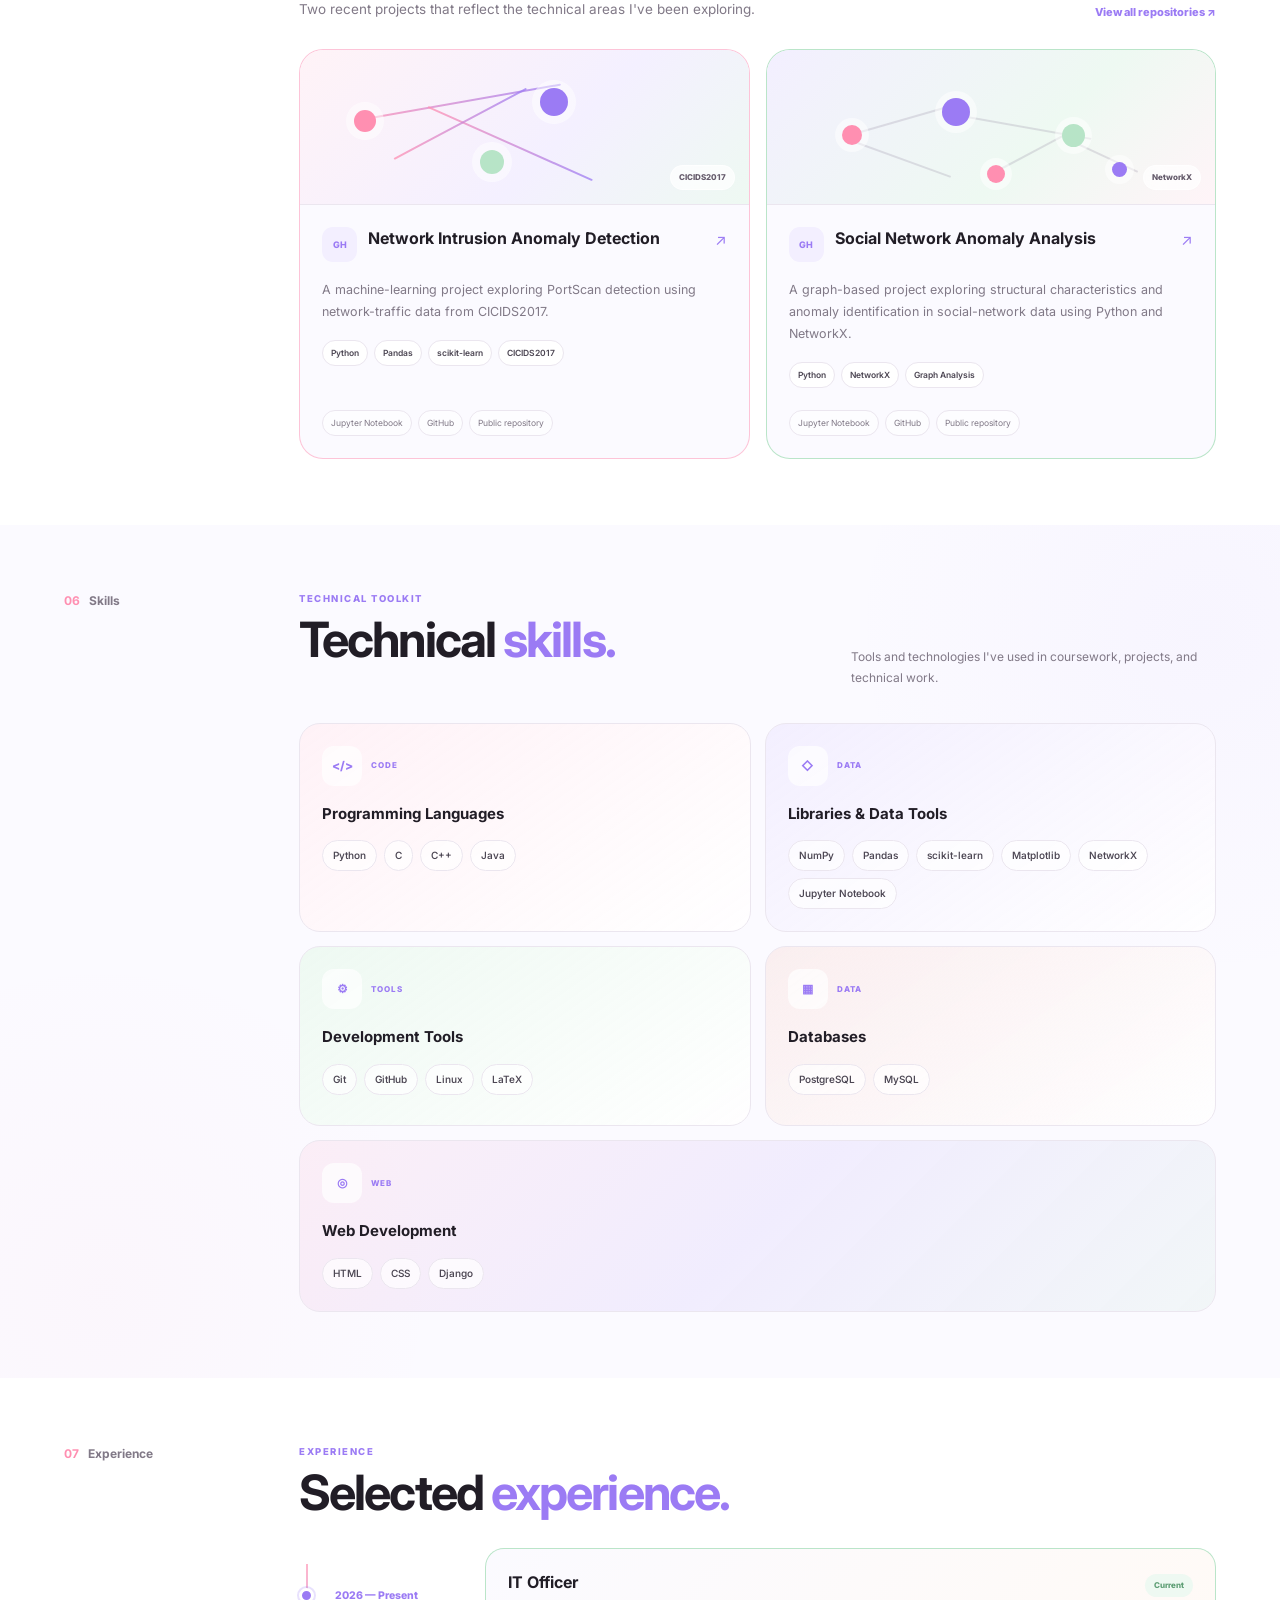
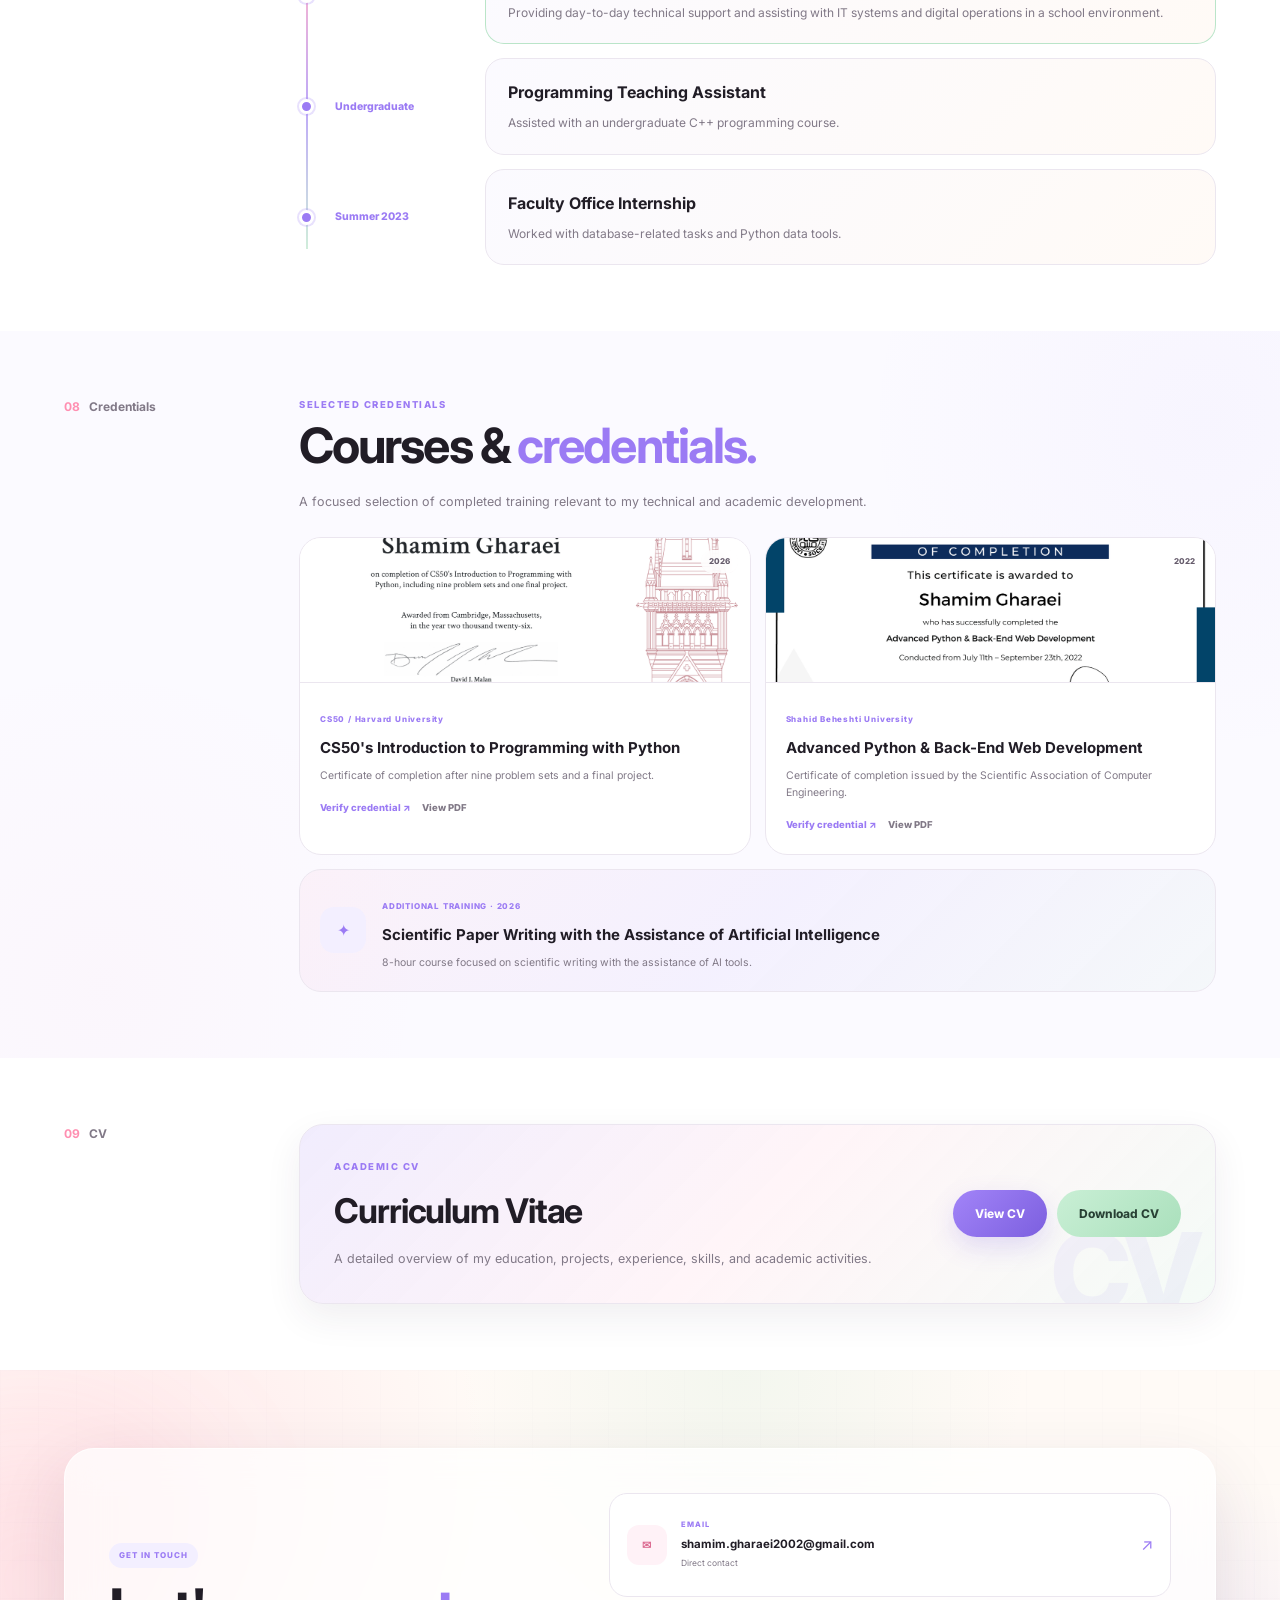
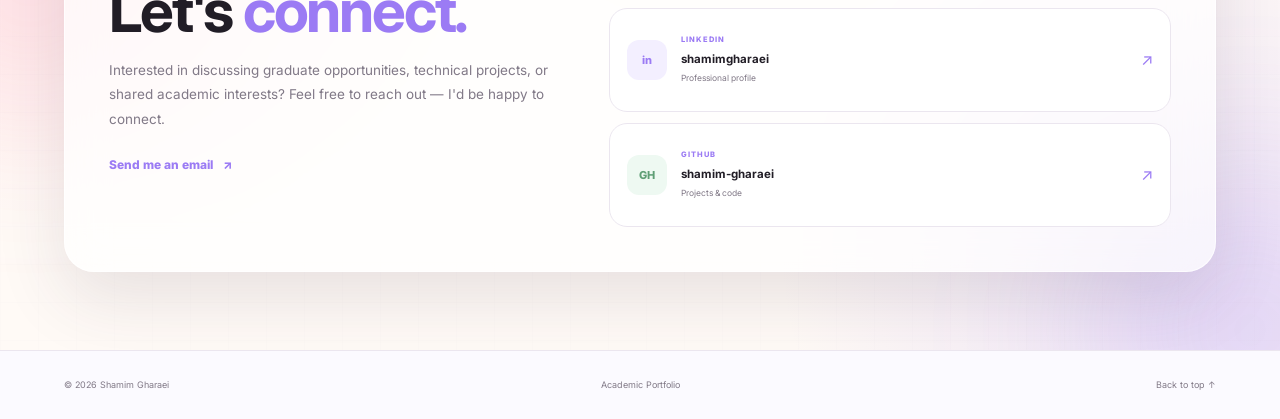
==== commit 9fc45db7: "Add files via upload" ====
--- a/index.html
+++ b/index.html
@@ -4,7 +4,7 @@
   <meta charset="UTF-8">
   <meta name="viewport" content="width=device-width, initial-scale=1.0">
   <title>Shamim Gharaei | Academic Portfolio</title>
-  <meta name="description" content="Academic portfolio of Shamim Gharaei, Computer Engineering graduate, featuring undergraduate research, project deep dives, publication, technical skills, experience, and selected credentials.">
+  <meta name="description" content="Academic portfolio of Shamim Gharaei, Computer Engineering graduate, featuring research interests, projects, publication, experience, and selected credentials.">
   <meta name="theme-color" content="#9b7bf4">
   <meta property="og:title" content="Shamim Gharaei | Academic Portfolio">
   <meta property="og:description" content="Computer Engineering graduate interested in anomaly detection, machine learning, and network and social-network analysis.">
@@ -12,29 +12,6 @@
   <meta property="og:url" content="https://shamim-gharaei.github.io/">
   <meta name="twitter:card" content="summary">
   <link rel="canonical" href="https://shamim-gharaei.github.io/">
-
-  <script type="application/ld+json">
-  {
-    "@context": "https://schema.org",
-    "@type": "Person",
-    "name": "Shamim Gharaei",
-    "url": "https://shamim-gharaei.github.io/",
-    "sameAs": [
-      "https://github.com/shamim-gharaei",
-      "https://www.linkedin.com/in/shamimgharaei"
-    ],
-    "alumniOf": {
-      "@type": "CollegeOrUniversity",
-      "name": "Vali-e-Asr University of Rafsanjan"
-    },
-    "knowsAbout": [
-      "Anomaly Detection",
-      "Machine Learning",
-      "Network Intrusion Detection",
-      "Social Network Analysis"
-    ]
-  }
-  </script>
 
   <link rel="preconnect" href="https://fonts.googleapis.com">
   <link rel="preconnect" href="https://fonts.gstatic.com" crossorigin>
@@ -125,7 +102,7 @@
             <div class="stat-divider"></div>
             <div class="stat"><strong>02</strong><span data-en="Selected Projects" data-fr="Projets sélectionnés">Selected Projects</span></div>
             <div class="stat-divider"></div>
-            <div class="stat"><strong>01</strong><span data-en="Research Experience" data-fr="Expérience de recherche">Research Experience</span></div>
+            <div class="stat"><strong>04</strong><span data-en="Research Interests" data-fr="Axes d'intérêt">Research Interests</span></div>
           </div>
         </div>
 
@@ -253,62 +230,16 @@
     </section>
 
     <!-- RESEARCH -->
-    <section id="research" class="section section-white research-section">
-      <div class="container section-layout">
-        <aside class="section-index"><span>03</span><span data-en="Research" data-fr="Recherche">Research</span></aside>
-
-        <div class="section-content reveal">
-          <p class="eyebrow" data-en="UNDERGRADUATE RESEARCH" data-fr="RECHERCHE DE PREMIER CYCLE">UNDERGRADUATE RESEARCH</p>
+    <section id="research" class="section section-white">
+      <div class="container section-layout">
+        <aside class="section-index"><span>03</span><span data-en="Research" data-fr="Intérêts">Research</span></aside>
+
+        <div class="section-content reveal">
+          <p class="eyebrow" data-en="INTERESTS" data-fr="INTÉRÊTS">INTERESTS</p>
           <h2 class="section-title">
-            <span data-en="Research experience &" data-fr="Expérience de recherche &">Research experience &</span>
-            <span class="accent-text" data-en="interests." data-fr="centres d'intérêt.">interests.</span>
+            <span data-en="Areas I'm" data-fr="Domaines qui">Areas I'm</span>
+            <span class="accent-text" data-en="interested in." data-fr="m'intéressent.">interested in.</span>
           </h2>
-
-          <article class="research-experience-card">
-            <div class="research-exp-main">
-              <div class="research-exp-top">
-                <span class="research-exp-badge" data-en="UNDERGRADUATE RESEARCH" data-fr="RECHERCHE DE PREMIER CYCLE">UNDERGRADUATE RESEARCH</span>
-                <span class="research-exp-date">Jan 2024 — Jan 2025</span>
-              </div>
-              <h3>Anomaly Detection in Social Networks</h3>
-              <p class="research-advisor"><span data-en="Advisor" data-fr="Superviseure">Advisor</span>: Dr. Fahimeh Dabaghi-Zarandi</p>
-              <p class="research-exp-description"
-                 data-en="Conducted undergraduate research on anomaly detection in social networks, focusing on reviewing and organizing existing approaches for identifying unusual behavior in graph-based data. The work involved studying graph-based and machine-learning methods, comparing evaluation strategies, and examining challenges including scalability, heterogeneous data, contextual dependency, and limited labeled data."
-                 data-fr="J'ai mené un travail de recherche de premier cycle sur la détection d'anomalies dans les réseaux sociaux, centré sur l'étude et l'organisation des approches existantes pour identifier des comportements inhabituels dans des données sous forme de graphes. Le travail a inclus l'étude de méthodes fondées sur les graphes et l'apprentissage automatique, la comparaison de stratégies d'évaluation et l'analyse de défis tels que le passage à l'échelle, l'hétérogénéité des données, la dépendance au contexte et le manque de données étiquetées.">
-                Conducted undergraduate research on anomaly detection in social networks, focusing on reviewing and organizing existing approaches for identifying unusual behavior in graph-based data. The work involved studying graph-based and machine-learning methods, comparing evaluation strategies, and examining challenges including scalability, heterogeneous data, contextual dependency, and limited labeled data.
-              </p>
-              <div class="research-outcome">
-                <div>
-                  <span data-en="RESEARCH OUTCOME" data-fr="RÉSULTAT DE RECHERCHE">RESEARCH OUTCOME</span>
-                  <strong data-en="Conference paper published in 2025" data-fr="Article de conférence publié en 2025">Conference paper published in 2025</strong>
-                </div>
-                <button type="button" class="text-button" data-open-paper><span data-en="Explore publication" data-fr="Explorer la publication">Explore publication</span> ↗</button>
-              </div>
-            </div>
-
-            <div class="research-exp-side">
-              <div class="research-fact research-fact-pink">
-                <span data-en="FOCUS" data-fr="SUJET">FOCUS</span>
-                <strong data-en="Social-network anomaly detection" data-fr="Détection d'anomalies dans les réseaux sociaux">Social-network anomaly detection</strong>
-              </div>
-              <div class="research-fact research-fact-purple">
-                <span data-en="METHODS EXPLORED" data-fr="MÉTHODES ÉTUDIÉES">METHODS EXPLORED</span>
-                <strong data-en="Graph-based & machine-learning approaches" data-fr="Approches fondées sur les graphes et l'apprentissage automatique">Graph-based & machine-learning approaches</strong>
-              </div>
-              <div class="research-fact research-fact-green">
-                <span data-en="OUTPUT" data-fr="RÉSULTAT">OUTPUT</span>
-                <strong data-en="Review, taxonomy & research challenges" data-fr="Revue, taxonomie et défis de recherche">Review, taxonomy & research challenges</strong>
-              </div>
-            </div>
-          </article>
-
-          <div class="research-interests-heading">
-            <div>
-              <span class="mini-kicker" data-en="CURRENT INTERESTS" data-fr="INTÉRÊTS ACTUELS">CURRENT INTERESTS</span>
-              <h3 data-en="Areas I'm continuing to explore" data-fr="Domaines que je continue d'explorer">Areas I'm continuing to explore</h3>
-            </div>
-            <p data-en="These interests grew out of my undergraduate research and practical projects." data-fr="Ces centres d'intérêt se sont développés à partir de mes travaux de recherche de premier cycle et de mes projets pratiques.">These interests grew out of my undergraduate research and practical projects.</p>
-          </div>
 
           <div class="interest-grid">
             <article class="interest-card accent-pink">
@@ -409,16 +340,16 @@
             <div>
               <p class="eyebrow" data-en="SELECTED WORK" data-fr="PROJETS SÉLECTIONNÉS">SELECTED WORK</p>
               <h2 class="section-title">
-                <span data-en="Projects, with" data-fr="Des projets, avec">Projects, with</span>
-                <span class="accent-text" data-en="the work behind them." data-fr="le travail qui les accompagne.">the work behind them.</span>
+                <span data-en="Selected" data-fr="Projets">Selected</span>
+                <span class="accent-text" data-en="projects." data-fr="sélectionnés.">projects.</span>
               </h2>
-              <p class="section-subtitle" data-en="Each project includes a deeper look at the data, workflow, methods, and outputs—not just a repository link." data-fr="Chaque projet présente plus en détail les données, le flux de travail, les méthodes et les résultats — au-delà d'un simple lien vers le dépôt.">Each project includes a deeper look at the data, workflow, methods, and outputs—not just a repository link.</p>
+              <p class="section-subtitle" data-en="Two recent projects that reflect the technical areas I've been exploring." data-fr="Deux projets récents qui reflètent les domaines techniques que j'ai explorés.">Two recent projects that reflect the technical areas I've been exploring.</p>
             </div>
             <a href="https://github.com/shamim-gharaei?tab=repositories" target="_blank" rel="noopener noreferrer" class="repositories-link"><span data-en="View all repositories" data-fr="Voir tous les dépôts">View all repositories</span> ↗</a>
           </div>
 
           <div class="projects-grid" id="github-projects">
-            <article class="project-card project-card-network" data-repo="network-intrusion-anomaly-detection">
+            <a class="project-card project-card-network" href="https://github.com/shamim-gharaei/network-intrusion-anomaly-detection" target="_blank" rel="noopener noreferrer" data-repo="network-intrusion-anomaly-detection">
               <div class="project-visual network-preview" aria-hidden="true">
                 <div class="traffic-line traffic-line-a"></div>
                 <div class="traffic-line traffic-line-b"></div>
@@ -430,21 +361,17 @@
               </div>
               <div class="project-body">
                 <div class="project-title-row">
-                  <div class="project-icon">01</div>
+                  <div class="project-icon">GH</div>
                   <h3>Network Intrusion Anomaly Detection</h3>
                   <span class="project-arrow">↗</span>
                 </div>
                 <p class="project-description" data-en="A machine-learning project exploring PortScan detection using network-traffic data from CICIDS2017." data-fr="Un projet d'apprentissage automatique explorant la détection de PortScan à partir de données de trafic réseau CICIDS2017.">A machine-learning project exploring PortScan detection using network-traffic data from CICIDS2017.</p>
                 <div class="project-tech"><span>Python</span><span>Pandas</span><span>scikit-learn</span><span>CICIDS2017</span></div>
                 <div class="project-meta"><span class="repo-language">Jupyter Notebook</span><span class="repo-stars">GitHub</span><span class="repo-updated" data-en="Public repository" data-fr="Dépôt public">Public repository</span></div>
-                <div class="project-actions">
-                  <button class="project-explore" type="button" data-open-project="network-project-modal"><span data-en="Explore project" data-fr="Explorer le projet">Explore project</span><span>↗</span></button>
-                  <a class="project-github" href="https://github.com/shamim-gharaei/network-intrusion-anomaly-detection" target="_blank" rel="noopener noreferrer">GitHub ↗</a>
-                </div>
-              </div>
-            </article>
-
-            <article class="project-card project-card-graph" data-repo="social-network-anomaly-analysis">
+              </div>
+            </a>
+
+            <a class="project-card project-card-graph" href="https://github.com/shamim-gharaei/social-network-anomaly-analysis" target="_blank" rel="noopener noreferrer" data-repo="social-network-anomaly-analysis">
               <div class="project-visual graph-preview" aria-hidden="true">
                 <span class="g-edge e1"></span><span class="g-edge e2"></span><span class="g-edge e3"></span><span class="g-edge e4"></span><span class="g-edge e5"></span>
                 <span class="g-node n1"></span><span class="g-node n2"></span><span class="g-node n3"></span><span class="g-node n4"></span><span class="g-node n5"></span>
@@ -452,19 +379,15 @@
               </div>
               <div class="project-body">
                 <div class="project-title-row">
-                  <div class="project-icon">02</div>
+                  <div class="project-icon">GH</div>
                   <h3>Social Network Anomaly Analysis</h3>
                   <span class="project-arrow">↗</span>
                 </div>
                 <p class="project-description" data-en="A graph-based project exploring structural characteristics and anomaly identification in social-network data using Python and NetworkX." data-fr="Un projet fondé sur les graphes explorant les caractéristiques structurelles et l'identification d'anomalies dans des données de réseaux sociaux avec Python et NetworkX.">A graph-based project exploring structural characteristics and anomaly identification in social-network data using Python and NetworkX.</p>
                 <div class="project-tech"><span>Python</span><span>NetworkX</span><span>Graph Analysis</span></div>
                 <div class="project-meta"><span class="repo-language">Jupyter Notebook</span><span class="repo-stars">GitHub</span><span class="repo-updated" data-en="Public repository" data-fr="Dépôt public">Public repository</span></div>
-                <div class="project-actions">
-                  <button class="project-explore" type="button" data-open-project="social-project-modal"><span data-en="Explore project" data-fr="Explorer le projet">Explore project</span><span>↗</span></button>
-                  <a class="project-github" href="https://github.com/shamim-gharaei/social-network-anomaly-analysis" target="_blank" rel="noopener noreferrer">GitHub ↗</a>
-                </div>
-              </div>
-            </article>
+              </div>
+            </a>
           </div>
         </div>
       </div>
@@ -569,59 +492,10 @@
       </div>
     </section>
 
-    <!-- ACADEMIC SNAPSHOT -->
-    <section id="academic" class="section section-tint academic-snapshot-section">
-      <div class="container section-layout">
-        <aside class="section-index"><span>08</span><span data-en="Academic" data-fr="Académique">Academic</span></aside>
-
-        <div class="section-content reveal">
-          <p class="eyebrow" data-en="BEYOND THE RÉSUMÉ" data-fr="AU-DELÀ DU CV">BEYOND THE RÉSUMÉ</p>
-          <h2 class="section-title">
-            <span data-en="Academic" data-fr="Repères">Academic</span>
-            <span class="accent-text" data-en="snapshot." data-fr="académiques.">snapshot.</span>
-          </h2>
-          <p class="snapshot-intro" data-en="A compact view of coursework, academic involvement, and recent milestones that add context beyond job titles and links." data-fr="Un aperçu concis des cours, de l'implication académique et des étapes récentes qui ajoutent du contexte au-delà des intitulés de poste et des liens.">A compact view of coursework, academic involvement, and recent milestones that add context beyond job titles and links.</p>
-
-          <div class="snapshot-grid">
-            <article class="snapshot-card snapshot-coursework">
-              <div class="snapshot-card-head"><span class="snapshot-icon">▤</span><span data-en="SELECTED COURSEWORK" data-fr="COURS SÉLECTIONNÉS">SELECTED COURSEWORK</span></div>
-              <h3 data-en="Academic foundations" data-fr="Bases académiques">Academic foundations</h3>
-              <div class="coursework-list">
-                <span>Programming (C++)</span>
-                <span>Operating Systems</span>
-                <span>Systems Analysis & Design</span>
-              </div>
-              <p data-en="A small, relevant selection rather than a full transcript." data-fr="Une sélection courte et pertinente plutôt qu'un relevé de notes complet.">A small, relevant selection rather than a full transcript.</p>
-            </article>
-
-            <article class="snapshot-card snapshot-activities">
-              <div class="snapshot-card-head"><span class="snapshot-icon">✦</span><span data-en="ACADEMIC ACTIVITIES" data-fr="ACTIVITÉS ACADÉMIQUES">ACADEMIC ACTIVITIES</span></div>
-              <h3 data-en="Ways I've been involved" data-fr="Mes formes d'implication">Ways I've been involved</h3>
-              <ul class="activity-list">
-                <li data-en="Undergraduate research in social-network anomaly detection" data-fr="Recherche de premier cycle sur la détection d'anomalies dans les réseaux sociaux">Undergraduate research in social-network anomaly detection</li>
-                <li data-en="Programming Teaching Assistant (C++)" data-fr="Assistante d'enseignement en programmation (C++)">Programming Teaching Assistant (C++)</li>
-                <li data-en="Member of the Computer Engineering Association" data-fr="Membre de l'association de génie informatique">Member of the Computer Engineering Association</li>
-              </ul>
-            </article>
-
-            <article class="snapshot-card snapshot-milestones">
-              <div class="snapshot-card-head"><span class="snapshot-icon">◎</span><span data-en="RECENT MILESTONES" data-fr="ÉTAPES RÉCENTES">RECENT MILESTONES</span></div>
-              <h3 data-en="A few points in the journey" data-fr="Quelques étapes du parcours">A few points in the journey</h3>
-              <div class="milestone-list">
-                <div><time>2026</time><span data-en="Completed CS50's Introduction to Programming with Python" data-fr="Achèvement de CS50's Introduction to Programming with Python">Completed CS50's Introduction to Programming with Python</span></div>
-                <div><time>2025</time><span data-en="Conference paper on anomaly detection in social networks" data-fr="Article de conférence sur la détection d'anomalies dans les réseaux sociaux">Conference paper on anomaly detection in social networks</span></div>
-                <div><time>2024–25</time><span data-en="Undergraduate research in social-network anomaly detection" data-fr="Recherche de premier cycle sur la détection d'anomalies dans les réseaux sociaux">Undergraduate research in social-network anomaly detection</span></div>
-              </div>
-            </article>
-          </div>
-        </div>
-      </div>
-    </section>
-
     <!-- CREDENTIALS -->
     <section id="credentials" class="section section-tint credentials-section">
       <div class="container section-layout">
-        <aside class="section-index"><span>09</span><span data-en="Credentials" data-fr="Certificats">Credentials</span></aside>
+        <aside class="section-index"><span>08</span><span data-en="Credentials" data-fr="Certificats">Credentials</span></aside>
 
         <div class="section-content reveal">
           <p class="eyebrow" data-en="SELECTED CREDENTIALS" data-fr="CERTIFICATS SÉLECTIONNÉS">SELECTED CREDENTIALS</p>
@@ -680,7 +554,7 @@
     <!-- CV -->
     <section id="cv" class="section section-white">
       <div class="container section-layout">
-        <aside class="section-index"><span>10</span>CV</aside>
+        <aside class="section-index"><span>09</span>CV</aside>
 
         <div class="section-content reveal">
           <div class="cv-card">
@@ -737,149 +611,6 @@
       </div>
     </section>
   </main>
-
-  <!-- PROJECT DEEP-DIVE MODALS -->
-  <div id="network-project-modal" class="modal project-modal" aria-hidden="true">
-    <div class="modal-backdrop" data-project-close></div>
-    <div class="modal-dialog project-modal-dialog" role="dialog" aria-modal="true" aria-labelledby="network-project-title" tabindex="-1">
-      <button class="modal-close" type="button" data-project-close aria-label="Close">×</button>
-      <div class="project-detail-header">
-        <div>
-          <span class="modal-kicker" data-en="PROJECT DEEP DIVE · NETWORK DATA" data-fr="PROJET EN DÉTAIL · DONNÉES RÉSEAU">PROJECT DEEP DIVE · NETWORK DATA</span>
-          <h2 id="network-project-title">Network Intrusion Anomaly Detection</h2>
-          <p data-en="Exploring PortScan detection with a supervised machine-learning workflow on CICIDS2017 network-traffic data." data-fr="Exploration de la détection de PortScan avec un flux de travail d'apprentissage automatique supervisé sur des données de trafic réseau CICIDS2017.">Exploring PortScan detection with a supervised machine-learning workflow on CICIDS2017 network-traffic data.</p>
-        </div>
-        <div class="project-detail-badge">CICIDS2017</div>
-      </div>
-
-      <div class="project-detail-stats">
-        <div><span data-en="DATA" data-fr="DONNÉES">DATA</span><strong>213,777</strong><small data-en="network flows" data-fr="flux réseau">network flows</small></div>
-        <div><span data-en="FEATURES" data-fr="VARIABLES">FEATURES</span><strong>78</strong><small data-en="after preprocessing" data-fr="après prétraitement">after preprocessing</small></div>
-        <div><span data-en="TASK" data-fr="TÂCHE">TASK</span><strong>2</strong><small>BENIGN / PortScan</small></div>
-      </div>
-
-      <div class="project-detail-grid">
-        <article class="project-detail-panel">
-          <span class="detail-label" data-en="PROBLEM" data-fr="PROBLÈME">PROBLEM</span>
-          <h3 data-en="What I explored" data-fr="Ce que j'ai exploré">What I explored</h3>
-          <p data-en="A practical classification workflow for distinguishing benign traffic from PortScan activity after preprocessing the CICIDS2017 PortScan subset." data-fr="Un flux de classification pratique pour distinguer le trafic bénin de l'activité PortScan après prétraitement du sous-ensemble PortScan de CICIDS2017.">A practical classification workflow for distinguishing benign traffic from PortScan activity after preprocessing the CICIDS2017 PortScan subset.</p>
-        </article>
-
-        <article class="project-detail-panel">
-          <span class="detail-label" data-en="METHODS" data-fr="MÉTHODES">METHODS</span>
-          <h3 data-en="Models compared" data-fr="Modèles comparés">Models compared</h3>
-          <div class="detail-tags"><span>Logistic Regression</span><span>Decision Tree</span><span>Random Forest</span></div>
-        </article>
-
-        <article class="project-detail-panel project-detail-wide">
-          <span class="detail-label" data-en="WORKFLOW" data-fr="FLUX DE TRAVAIL">WORKFLOW</span>
-          <h3 data-en="From raw data to outputs" data-fr="Des données brutes aux résultats">From raw data to outputs</h3>
-          <div class="workflow-row">
-            <div><b>01</b><span data-en="Preprocess & prepare labels" data-fr="Prétraiter et préparer les étiquettes">Preprocess & prepare labels</span></div>
-            <i>→</i>
-            <div><b>02</b><span data-en="Train & compare models" data-fr="Entraîner et comparer les modèles">Train & compare models</span></div>
-            <i>→</i>
-            <div><b>03</b><span data-en="Evaluate results" data-fr="Évaluer les résultats">Evaluate results</span></div>
-            <i>→</i>
-            <div><b>04</b><span data-en="Inspect feature importance" data-fr="Examiner l'importance des variables">Inspect feature importance</span></div>
-          </div>
-        </article>
-
-        <article class="project-detail-panel">
-          <span class="detail-label" data-en="TOOLS" data-fr="OUTILS">TOOLS</span>
-          <h3 data-en="Technical stack" data-fr="Environnement technique">Technical stack</h3>
-          <div class="detail-tags"><span>Python</span><span>Pandas</span><span>scikit-learn</span><span>Jupyter</span></div>
-        </article>
-
-        <article class="project-detail-panel project-output-panel">
-          <span class="detail-label" data-en="OUTPUTS" data-fr="RÉSULTATS">OUTPUTS</span>
-          <h3 data-en="What the repository contains" data-fr="Contenu du dépôt">What the repository contains</h3>
-          <ul>
-            <li data-en="Model comparison workflow" data-fr="Flux de comparaison des modèles">Model comparison workflow</li>
-            <li data-en="Confusion matrix & classification report" data-fr="Matrice de confusion et rapport de classification">Confusion matrix & classification report</li>
-            <li data-en="Feature-importance analysis" data-fr="Analyse de l'importance des variables">Feature-importance analysis</li>
-            <li data-en="Saved trained model" data-fr="Modèle entraîné sauvegardé">Saved trained model</li>
-          </ul>
-        </article>
-      </div>
-
-      <div class="modal-actions">
-        <a href="https://github.com/shamim-gharaei/network-intrusion-anomaly-detection" target="_blank" rel="noopener noreferrer" class="btn btn-primary"><span data-en="Open repository" data-fr="Ouvrir le dépôt">Open repository</span> ↗</a>
-        <button class="btn btn-outline" type="button" data-project-close><span data-en="Close" data-fr="Fermer">Close</span></button>
-      </div>
-    </div>
-  </div>
-
-  <div id="social-project-modal" class="modal project-modal" aria-hidden="true">
-    <div class="modal-backdrop" data-project-close></div>
-    <div class="modal-dialog project-modal-dialog" role="dialog" aria-modal="true" aria-labelledby="social-project-title" tabindex="-1">
-      <button class="modal-close" type="button" data-project-close aria-label="Close">×</button>
-      <div class="project-detail-header">
-        <div>
-          <span class="modal-kicker" data-en="PROJECT DEEP DIVE · GRAPH DATA" data-fr="PROJET EN DÉTAIL · DONNÉES DE GRAPHE">PROJECT DEEP DIVE · GRAPH DATA</span>
-          <h2 id="social-project-title">Social Network Anomaly Analysis</h2>
-          <p data-en="Exploring structural features and unusual nodes in a real social-network graph with Python and NetworkX." data-fr="Exploration des caractéristiques structurelles et des nœuds inhabituels dans un graphe de réseau social réel avec Python et NetworkX.">Exploring structural features and unusual nodes in a real social-network graph with Python and NetworkX.</p>
-        </div>
-        <div class="project-detail-badge">Facebook Graph</div>
-      </div>
-
-      <div class="project-detail-stats">
-        <div><span data-en="NODES" data-fr="NŒUDS">NODES</span><strong>4,039</strong><small data-en="profiles" data-fr="profils">profiles</small></div>
-        <div><span data-en="EDGES" data-fr="ARÊTES">EDGES</span><strong>88,234</strong><small data-en="connections" data-fr="connexions">connections</small></div>
-        <div><span data-en="FEATURES" data-fr="CARACTÉRISTIQUES">FEATURES</span><strong>3</strong><small data-en="structural measures" data-fr="mesures structurelles">structural measures</small></div>
-      </div>
-
-      <div class="project-detail-grid">
-        <article class="project-detail-panel">
-          <span class="detail-label" data-en="PROBLEM" data-fr="PROBLÈME">PROBLEM</span>
-          <h3 data-en="What I explored" data-fr="Ce que j'ai exploré">What I explored</h3>
-          <p data-en="How structural graph characteristics can be turned into features for identifying nodes that behave differently from the broader network." data-fr="Comment des caractéristiques structurelles du graphe peuvent être transformées en variables afin d'identifier des nœuds dont le comportement diffère du reste du réseau.">How structural graph characteristics can be turned into features for identifying nodes that behave differently from the broader network.</p>
-        </article>
-
-        <article class="project-detail-panel">
-          <span class="detail-label" data-en="FEATURES" data-fr="CARACTÉRISTIQUES">FEATURES</span>
-          <h3 data-en="Graph measures used" data-fr="Mesures de graphe utilisées">Graph measures used</h3>
-          <div class="detail-tags"><span>Degree</span><span>Clustering Coefficient</span><span>Betweenness Centrality</span></div>
-        </article>
-
-        <article class="project-detail-panel project-detail-wide">
-          <span class="detail-label" data-en="WORKFLOW" data-fr="FLUX DE TRAVAIL">WORKFLOW</span>
-          <h3 data-en="From graph to anomaly analysis" data-fr="Du graphe à l'analyse d'anomalies">From graph to anomaly analysis</h3>
-          <div class="workflow-row">
-            <div><b>01</b><span data-en="Load & inspect graph" data-fr="Charger et examiner le graphe">Load & inspect graph</span></div>
-            <i>→</i>
-            <div><b>02</b><span data-en="Compute structural features" data-fr="Calculer les caractéristiques structurelles">Compute structural features</span></div>
-            <i>→</i>
-            <div><b>03</b><span data-en="Build feature matrix" data-fr="Construire la matrice de caractéristiques">Build feature matrix</span></div>
-            <i>→</i>
-            <div><b>04</b><span data-en="Score & compare anomalies" data-fr="Évaluer et comparer les anomalies">Score & compare anomalies</span></div>
-          </div>
-        </article>
-
-        <article class="project-detail-panel">
-          <span class="detail-label" data-en="TOOLS" data-fr="OUTILS">TOOLS</span>
-          <h3 data-en="Technical stack" data-fr="Environnement technique">Technical stack</h3>
-          <div class="detail-tags"><span>Python</span><span>NetworkX</span><span>Pandas</span><span>Jupyter</span></div>
-        </article>
-
-        <article class="project-detail-panel project-output-panel">
-          <span class="detail-label" data-en="OUTPUTS" data-fr="RÉSULTATS">OUTPUTS</span>
-          <h3 data-en="What the repository contains" data-fr="Contenu du dépôt">What the repository contains</h3>
-          <ul>
-            <li data-en="Graph statistics and preprocessing" data-fr="Statistiques du graphe et prétraitement">Graph statistics and preprocessing</li>
-            <li data-en="Structural feature matrix" data-fr="Matrice de caractéristiques structurelles">Structural feature matrix</li>
-            <li data-en="Anomaly scoring and model comparison" data-fr="Notation des anomalies et comparaison de modèles">Anomaly scoring and model comparison</li>
-            <li data-en="Visual outputs and saved results" data-fr="Visualisations et résultats sauvegardés">Visual outputs and saved results</li>
-          </ul>
-        </article>
-      </div>
-
-      <div class="modal-actions">
-        <a href="https://github.com/shamim-gharaei/social-network-anomaly-analysis" target="_blank" rel="noopener noreferrer" class="btn btn-primary"><span data-en="Open repository" data-fr="Ouvrir le dépôt">Open repository</span> ↗</a>
-        <button class="btn btn-outline" type="button" data-project-close><span data-en="Close" data-fr="Fermer">Close</span></button>
-      </div>
-    </div>
-  </div>
 
   <!-- PAPER MODAL -->
   <div id="paper-modal" class="modal" aria-hidden="true">
--- a/style.css
+++ b/style.css
@@ -867,143 +867,3 @@
 @media (prefers-reduced-motion: reduce) {
   *, *::before, *::after { scroll-behavior: auto !important; animation-duration: .01ms !important; animation-iteration-count: 1 !important; transition-duration: .01ms !important; }
 }
-
-
-/* FINAL PORTFOLIO DEPTH: RESEARCH EXPERIENCE */
-.research-experience-card {
-  display: grid;
-  grid-template-columns: 1.55fr .75fr;
-  gap: 14px;
-  margin-bottom: 34px;
-}
-.research-exp-main,
-.research-exp-side > div {
-  border: 1px solid var(--border);
-  border-radius: 24px;
-}
-.research-exp-main {
-  position: relative;
-  overflow: hidden;
-  padding: 28px;
-  background:
-    radial-gradient(circle at 96% 0%, rgba(155,123,244,.12), transparent 34%),
-    linear-gradient(145deg, rgba(255,143,177,.08), rgba(255,255,255,.72) 46%, rgba(183,228,199,.09));
-  box-shadow: var(--shadow-soft);
-}
-html[data-theme="dark"] .research-exp-main { background: linear-gradient(145deg, rgba(255,143,177,.06), rgba(155,123,244,.05), rgba(183,228,199,.05)); }
-.research-exp-top { display: flex; justify-content: space-between; align-items: center; gap: 12px; margin-bottom: 18px; }
-.research-exp-badge { padding: 6px 9px; border-radius: 999px; background: var(--purple-soft); color: var(--purple); font-size: 8px; font-weight: 800; letter-spacing: .8px; }
-.research-exp-date { color: var(--muted); font-size: 9px; font-weight: 700; }
-.research-exp-main h3 { margin: 0; max-width: 680px; color: var(--dark); font-size: 24px; line-height: 1.28; letter-spacing: -.55px; }
-.research-advisor { margin: 8px 0 0; color: var(--purple); font-size: 10.5px; font-weight: 700; }
-.research-exp-description { margin: 20px 0 0; color: var(--muted); font-size: 12.5px; line-height: 1.82; }
-.research-outcome { display: flex; justify-content: space-between; align-items: center; gap: 18px; margin-top: 24px; padding-top: 18px; border-top: 1px solid var(--border); }
-.research-outcome span { display: block; color: var(--muted); font-size: 7.5px; font-weight: 800; letter-spacing: 1px; }
-.research-outcome strong { display: block; margin-top: 4px; color: var(--dark); font-size: 11px; }
-.text-button { padding: 0; border: 0; background: transparent; color: var(--purple); cursor: pointer; font: inherit; font-size: 10px; font-weight: 800; }
-.research-exp-side { display: grid; gap: 10px; }
-.research-exp-side > div { min-height: 104px; padding: 18px; display: flex; flex-direction: column; justify-content: center; transition: transform .2s ease, box-shadow .2s ease; }
-.research-exp-side > div:hover { transform: translateY(-3px); box-shadow: var(--shadow-soft); }
-.research-fact-pink { background: linear-gradient(145deg, var(--pink-soft), rgba(255,255,255,.8)); }
-.research-fact-purple { background: linear-gradient(145deg, var(--purple-soft), rgba(255,255,255,.8)); }
-.research-fact-green { background: linear-gradient(145deg, var(--green-soft), rgba(255,255,255,.8)); }
-html[data-theme="dark"] .research-fact-pink,
-html[data-theme="dark"] .research-fact-purple,
-html[data-theme="dark"] .research-fact-green { background: var(--soft); }
-.research-fact span { color: var(--purple); font-size: 7.5px; font-weight: 800; letter-spacing: 1px; }
-.research-fact strong { margin-top: 7px; color: var(--dark); font-size: 11.5px; line-height: 1.5; }
-.research-interests-heading { display: flex; align-items: end; justify-content: space-between; gap: 28px; margin: 8px 0 15px; }
-.mini-kicker { color: var(--purple); font-size: 8px; font-weight: 800; letter-spacing: 1px; }
-.research-interests-heading h3 { margin: 4px 0 0; color: var(--dark); font-size: 19px; }
-.research-interests-heading p { max-width: 360px; margin: 0; color: var(--muted); font-size: 10.5px; line-height: 1.65; }
-
-/* PROJECT DEEP DIVES */
-.project-actions { display: flex; gap: 8px; margin-top: 16px; padding-top: 15px; border-top: 1px solid var(--border); }
-.project-explore,
-.project-github { min-height: 38px; display: inline-flex; align-items: center; justify-content: center; gap: 7px; border-radius: 11px; font-size: 9.5px; font-weight: 800; transition: transform .18s ease, box-shadow .18s ease, background .18s ease; }
-.project-explore { flex: 1; border: 1px solid transparent; background: linear-gradient(135deg, var(--purple), #ad8df8); color: white; cursor: pointer; }
-.project-github { padding: 0 13px; border: 1px solid var(--border); background: var(--white); color: var(--purple); }
-.project-explore:hover,
-.project-github:hover { transform: translateY(-2px); box-shadow: var(--shadow-soft); }
-.project-modal-dialog { width: min(980px, 96vw); }
-.project-detail-header { display: grid; grid-template-columns: 1fr auto; align-items: start; gap: 24px; margin-bottom: 22px; padding-right: 42px; }
-.project-detail-header h2 { margin: 7px 0 8px; color: var(--dark); font-size: 30px; line-height: 1.25; letter-spacing: -.8px; }
-.project-detail-header p { max-width: 720px; margin: 0; color: var(--muted); font-size: 12px; line-height: 1.72; }
-.project-detail-badge { padding: 8px 11px; border-radius: 999px; color: var(--purple); background: var(--purple-soft); border: 1px solid rgba(155,123,244,.18); font-size: 8.5px; font-weight: 800; white-space: nowrap; }
-.project-detail-stats { display: grid; grid-template-columns: repeat(3, 1fr); gap: 10px; margin-bottom: 16px; }
-.project-detail-stats > div { padding: 16px; border: 1px solid var(--border); border-radius: 16px; background: linear-gradient(145deg, var(--soft), var(--cream)); }
-.project-detail-stats span { display: block; color: var(--purple); font-size: 7px; font-weight: 800; letter-spacing: 1px; }
-.project-detail-stats strong { display: block; margin-top: 5px; color: var(--dark); font-size: 19px; }
-.project-detail-stats small { display: block; margin-top: 2px; color: var(--muted); font-size: 8.5px; }
-.project-detail-grid { display: grid; grid-template-columns: repeat(2, 1fr); gap: 10px; }
-.project-detail-panel { padding: 18px; border: 1px solid var(--border); border-radius: 17px; background: var(--white); }
-.project-detail-wide { grid-column: 1 / -1; background: linear-gradient(135deg, rgba(255,143,177,.06), rgba(155,123,244,.06), rgba(183,228,199,.08)); }
-.detail-label { color: var(--purple); font-size: 7.5px; font-weight: 800; letter-spacing: 1px; }
-.project-detail-panel h3 { margin: 6px 0 8px; color: var(--dark); font-size: 14px; }
-.project-detail-panel p { margin: 0; color: var(--muted); font-size: 10.5px; line-height: 1.72; }
-.detail-tags { display: flex; flex-wrap: wrap; gap: 6px; }
-.detail-tags span { padding: 6px 8px; border: 1px solid var(--border); border-radius: 999px; background: var(--soft); color: var(--text); font-size: 8.5px; }
-.workflow-row { display: grid; grid-template-columns: 1fr auto 1fr auto 1fr auto 1fr; align-items: center; gap: 7px; margin-top: 13px; }
-.workflow-row > div { min-height: 80px; padding: 11px; border: 1px solid var(--border); border-radius: 13px; background: var(--white); }
-.workflow-row b { display: block; margin-bottom: 7px; color: var(--purple); font-size: 9px; }
-.workflow-row span { color: var(--text); font-size: 8.5px; line-height: 1.45; }
-.workflow-row i { color: var(--purple); font-style: normal; }
-.project-output-panel ul { margin: 10px 0 0; padding-left: 16px; color: var(--muted); font-size: 9.5px; line-height: 1.75; }
-
-/* ACADEMIC SNAPSHOT */
-.snapshot-intro { max-width: 700px; margin: -10px 0 24px; color: var(--muted); font-size: 12.5px; line-height: 1.75; }
-.snapshot-grid { display: grid; grid-template-columns: repeat(3, 1fr); gap: 12px; }
-.snapshot-card { min-height: 285px; padding: 22px; border: 1px solid var(--border); border-radius: 22px; transition: transform .2s ease, box-shadow .2s ease; }
-.snapshot-card:hover { transform: translateY(-4px); box-shadow: var(--shadow-soft); }
-.snapshot-coursework { background: linear-gradient(145deg, var(--pink-soft), rgba(255,255,255,.8)); }
-.snapshot-activities { background: linear-gradient(145deg, var(--purple-soft), rgba(255,255,255,.8)); }
-.snapshot-milestones { background: linear-gradient(145deg, var(--green-soft), rgba(255,255,255,.8)); }
-html[data-theme="dark"] .snapshot-coursework,
-html[data-theme="dark"] .snapshot-activities,
-html[data-theme="dark"] .snapshot-milestones { background: var(--soft); }
-.snapshot-card-head { display: flex; align-items: center; gap: 9px; color: var(--purple); font-size: 7.5px; font-weight: 800; letter-spacing: .9px; }
-.snapshot-icon { width: 34px; height: 34px; display: inline-flex; align-items: center; justify-content: center; border-radius: 10px; background: rgba(255,255,255,.7); font-size: 11px; }
-html[data-theme="dark"] .snapshot-icon { background: rgba(255,255,255,.05); }
-.snapshot-card h3 { margin: 18px 0 12px; color: var(--dark); font-size: 16px; line-height: 1.4; }
-.snapshot-card p { margin: 14px 0 0; color: var(--muted); font-size: 9.5px; line-height: 1.65; }
-.coursework-list { display: flex; flex-wrap: wrap; gap: 7px; }
-.coursework-list span { padding: 7px 9px; border: 1px solid var(--border); border-radius: 10px; background: rgba(255,255,255,.66); color: var(--text); font-size: 9px; font-weight: 650; }
-html[data-theme="dark"] .coursework-list span { background: rgba(255,255,255,.04); }
-.activity-list { display: grid; gap: 10px; margin: 0; padding: 0; list-style: none; }
-.activity-list li { position: relative; padding-left: 18px; color: var(--text); font-size: 9.5px; line-height: 1.55; }
-.activity-list li::before { content: "✦"; position: absolute; left: 0; top: 0; color: var(--purple); font-size: 8px; }
-.milestone-list { display: grid; gap: 9px; }
-.milestone-list > div { display: grid; grid-template-columns: 56px 1fr; gap: 8px; align-items: start; padding-bottom: 9px; border-bottom: 1px solid var(--border); }
-.milestone-list > div:last-child { border-bottom: 0; padding-bottom: 0; }
-.milestone-list time { color: var(--purple); font-size: 8.5px; font-weight: 800; }
-.milestone-list span { color: var(--text); font-size: 9.5px; line-height: 1.5; }
-
-@media (max-width: 940px) {
-  .research-experience-card { grid-template-columns: 1fr; }
-  .research-exp-side { grid-template-columns: repeat(3, 1fr); }
-  .snapshot-grid { grid-template-columns: 1fr; }
-  .snapshot-card { min-height: auto; }
-}
-
-@media (max-width: 800px) {
-  .research-interests-heading { align-items: flex-start; flex-direction: column; gap: 8px; }
-  .research-interests-heading p { max-width: none; }
-  .research-exp-side { grid-template-columns: 1fr; }
-  .research-outcome { align-items: flex-start; flex-direction: column; }
-  .project-detail-header { grid-template-columns: 1fr; gap: 12px; padding-right: 0; }
-  .project-detail-badge { width: fit-content; }
-  .project-detail-stats { grid-template-columns: 1fr; }
-  .project-detail-grid { grid-template-columns: 1fr; }
-  .project-detail-wide { grid-column: auto; }
-  .workflow-row { grid-template-columns: 1fr; }
-  .workflow-row i { transform: rotate(90deg); justify-self: center; }
-}
-
-@media (max-width: 560px) {
-  .research-exp-main { padding: 22px; }
-  .research-exp-top { align-items: flex-start; flex-direction: column; }
-  .research-exp-main h3 { font-size: 21px; }
-  .project-actions { flex-direction: column; }
-  .project-github { min-height: 38px; }
-  .project-detail-header h2 { font-size: 24px; }
-}
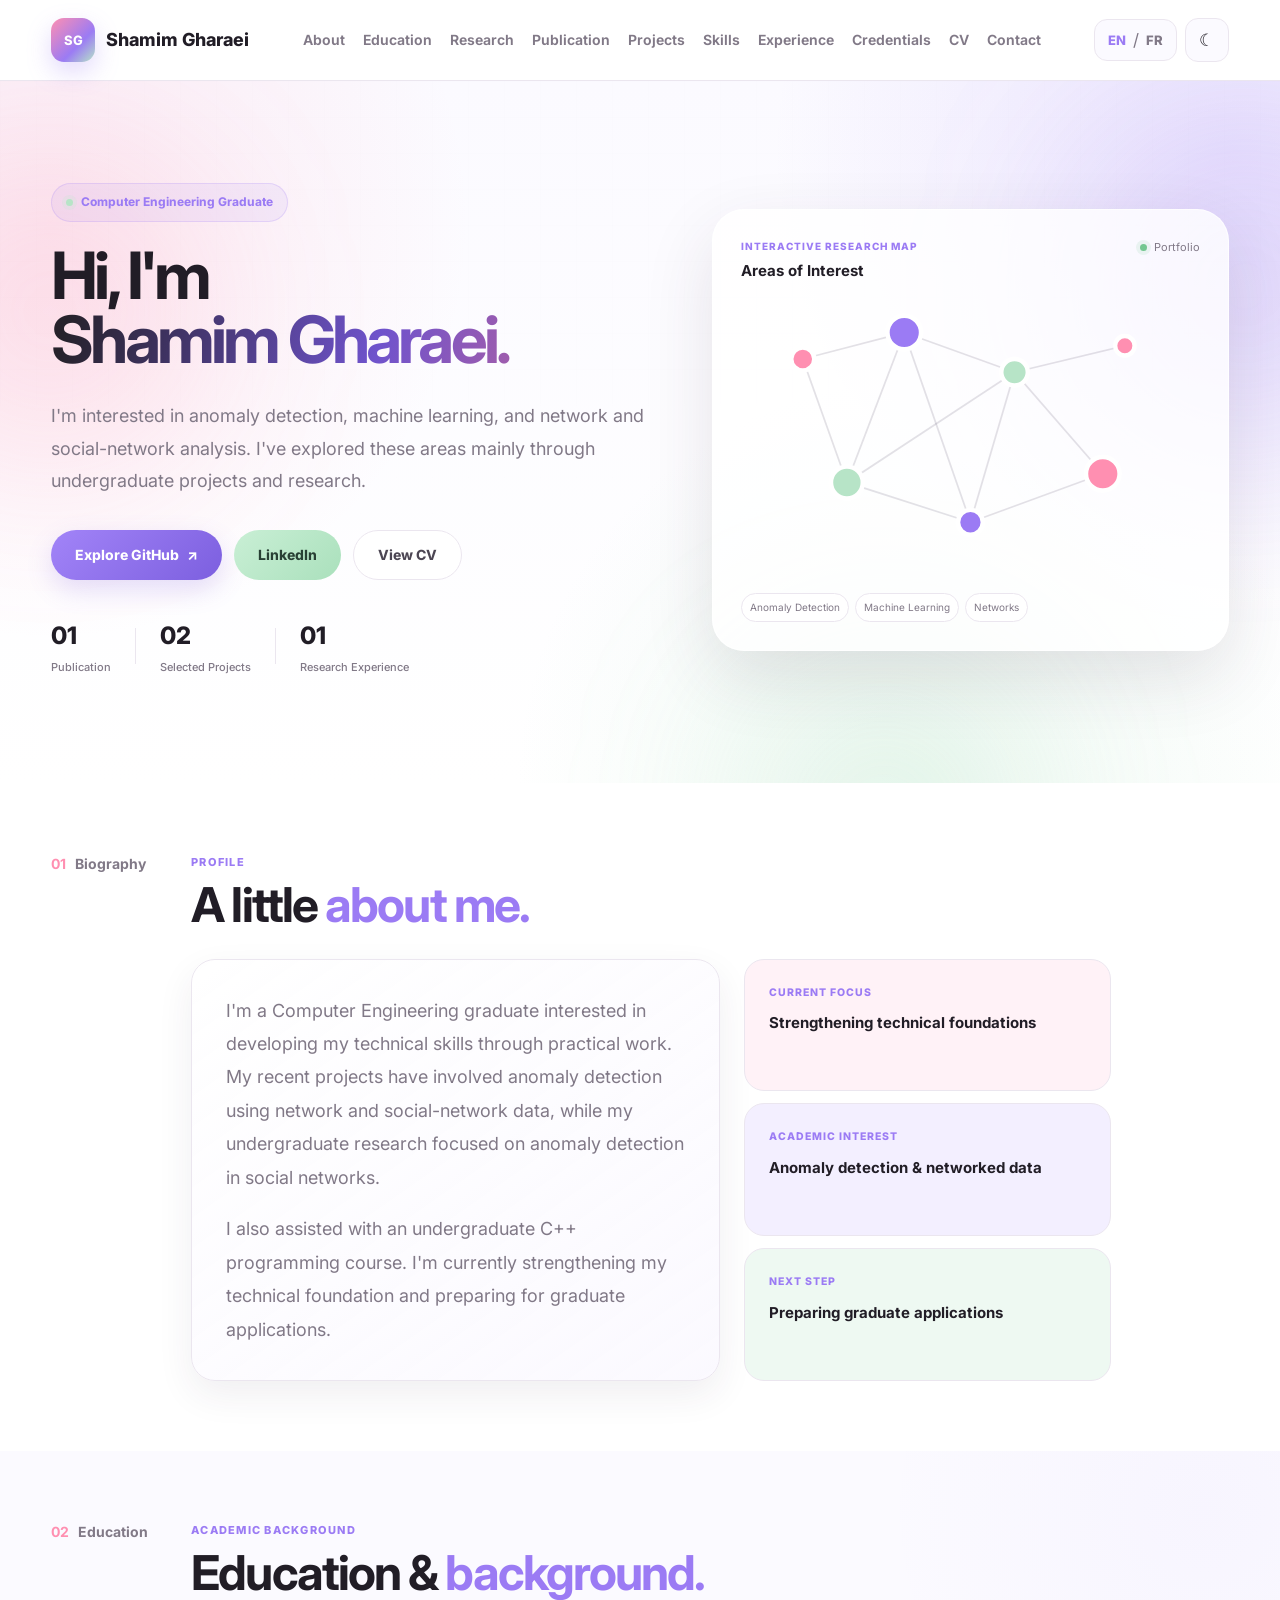
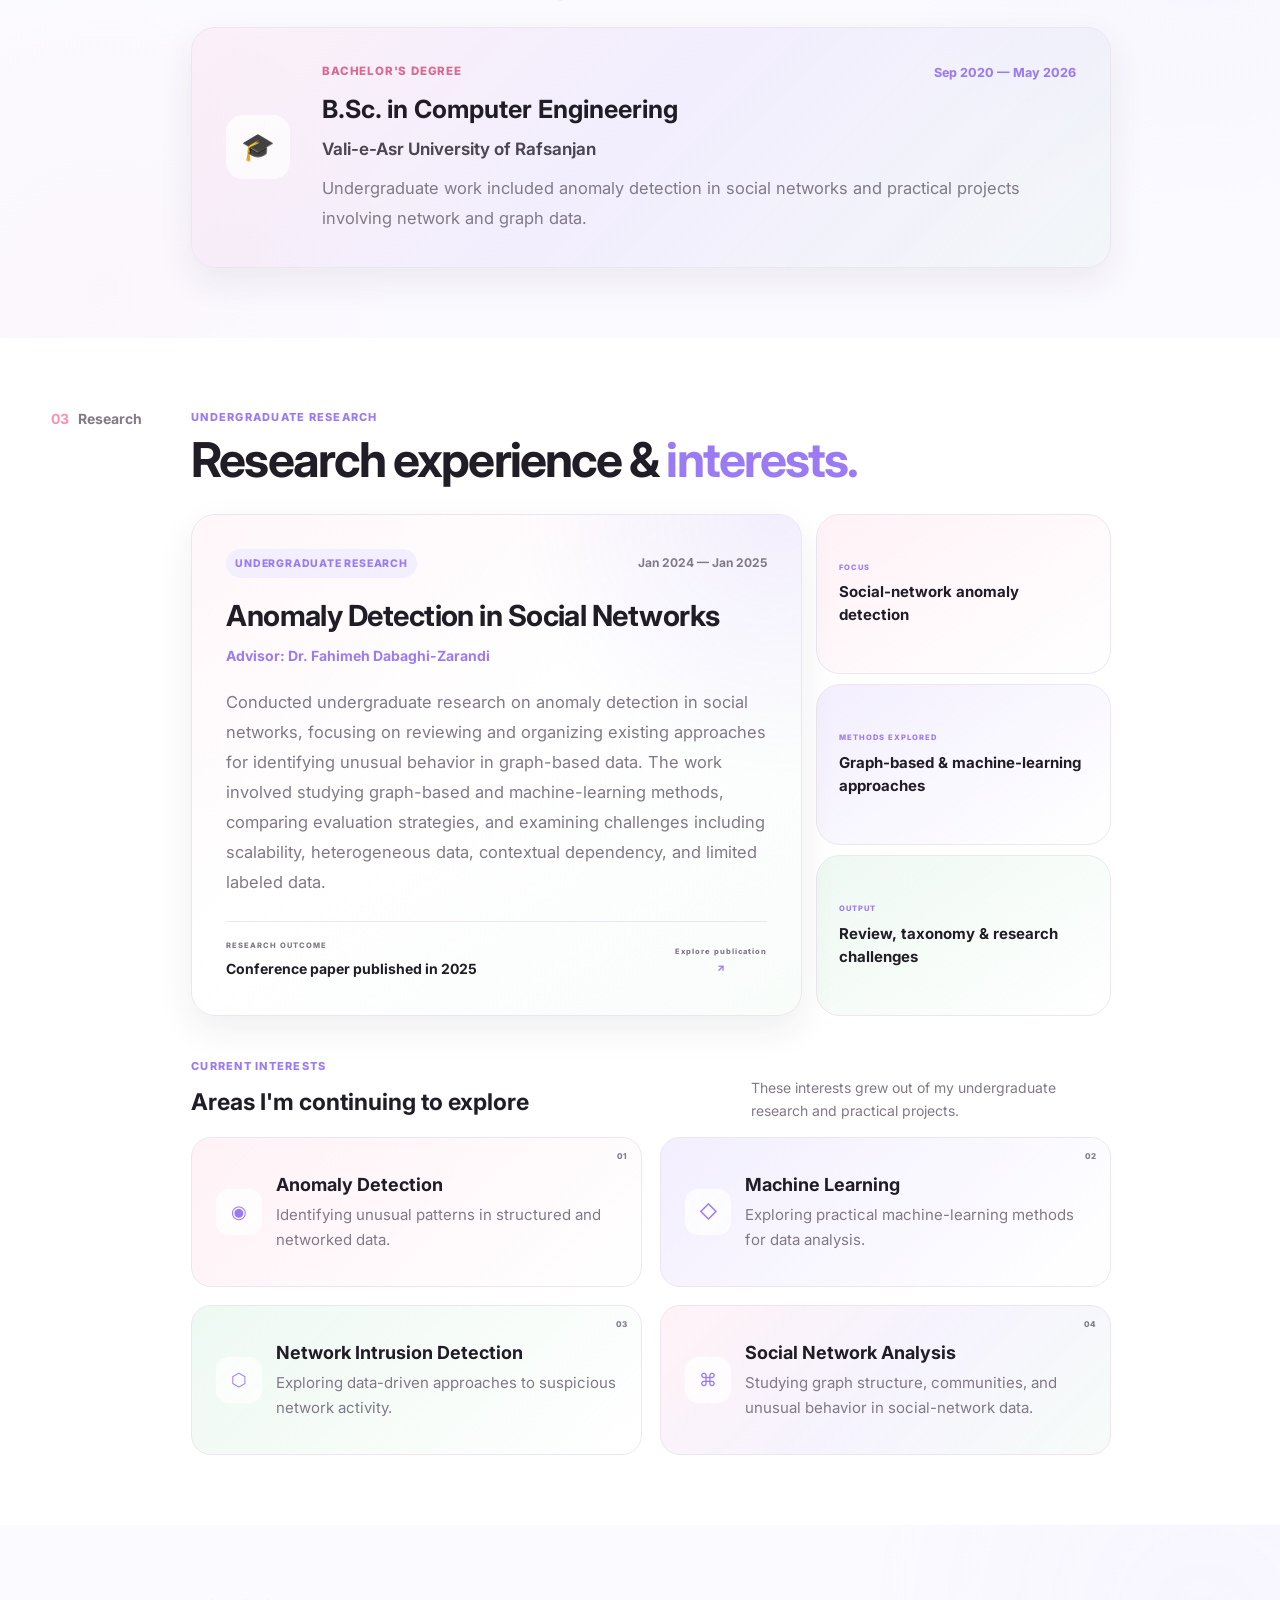
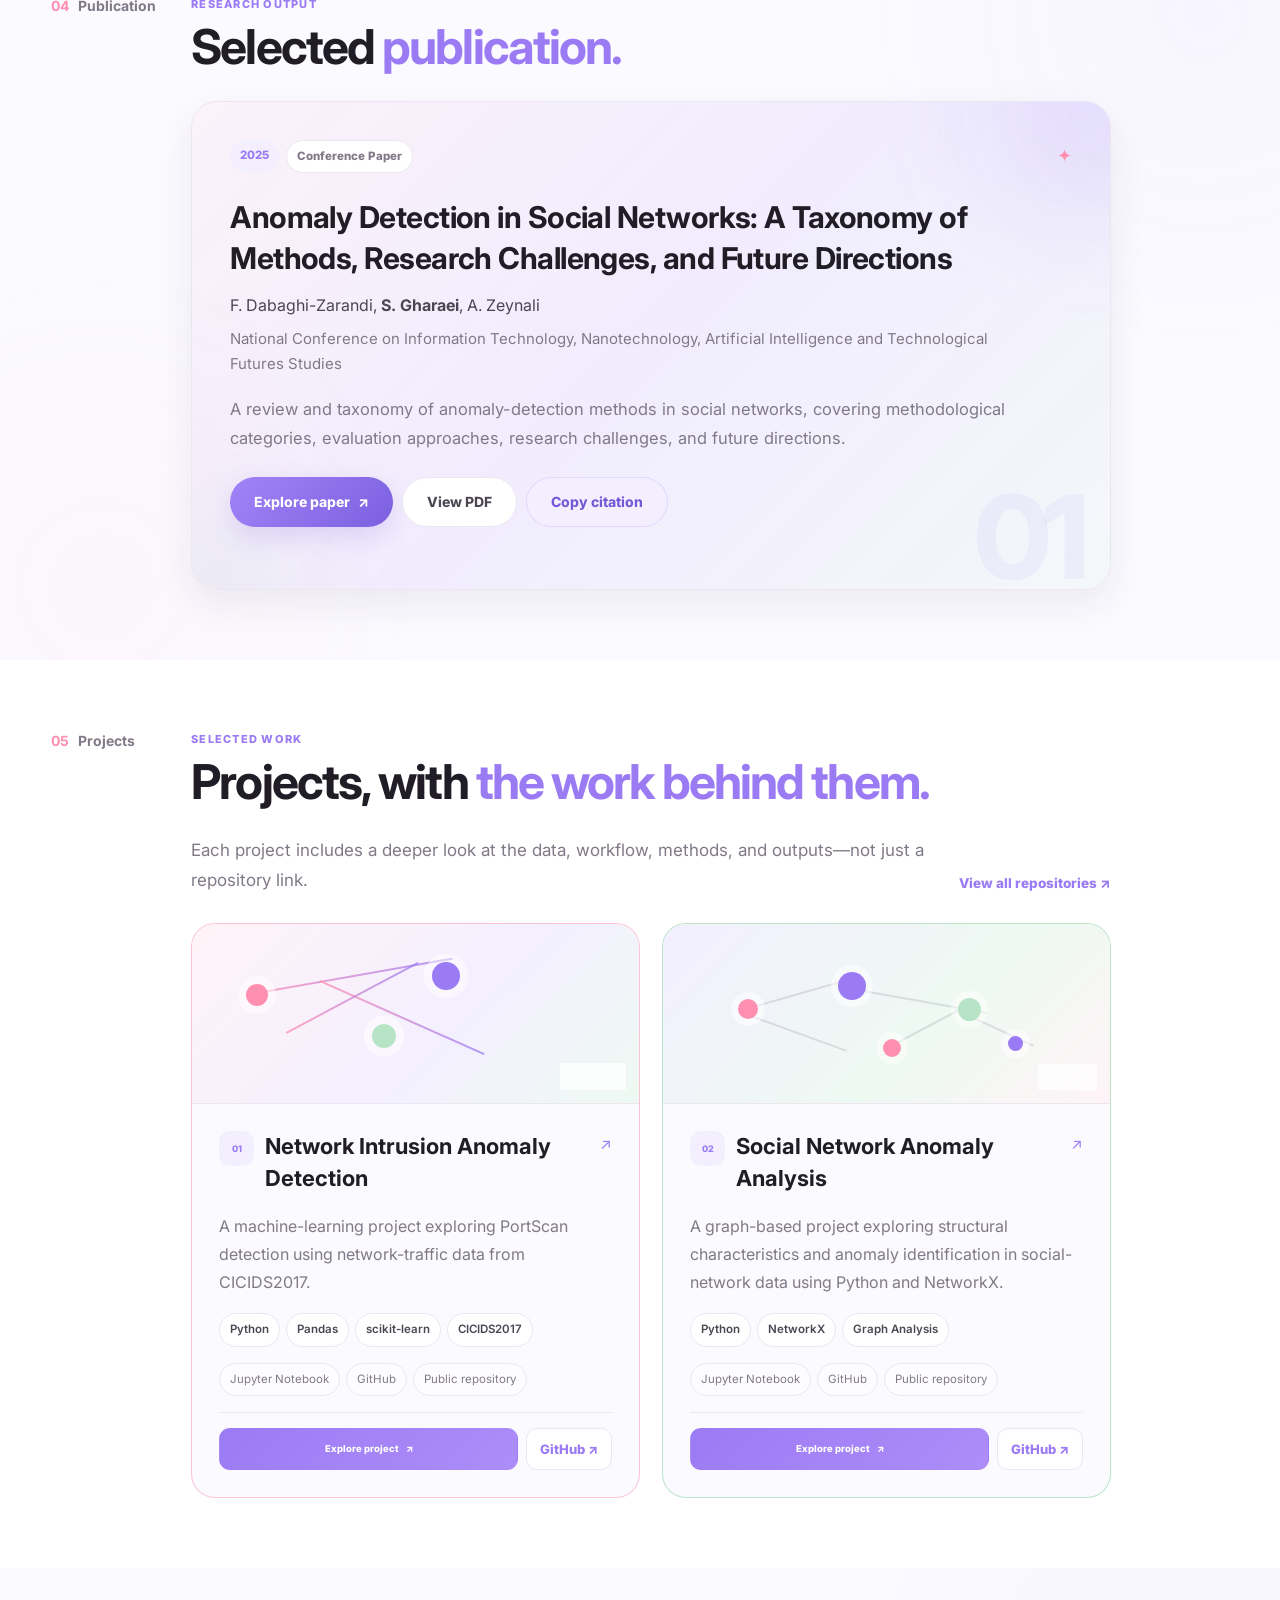
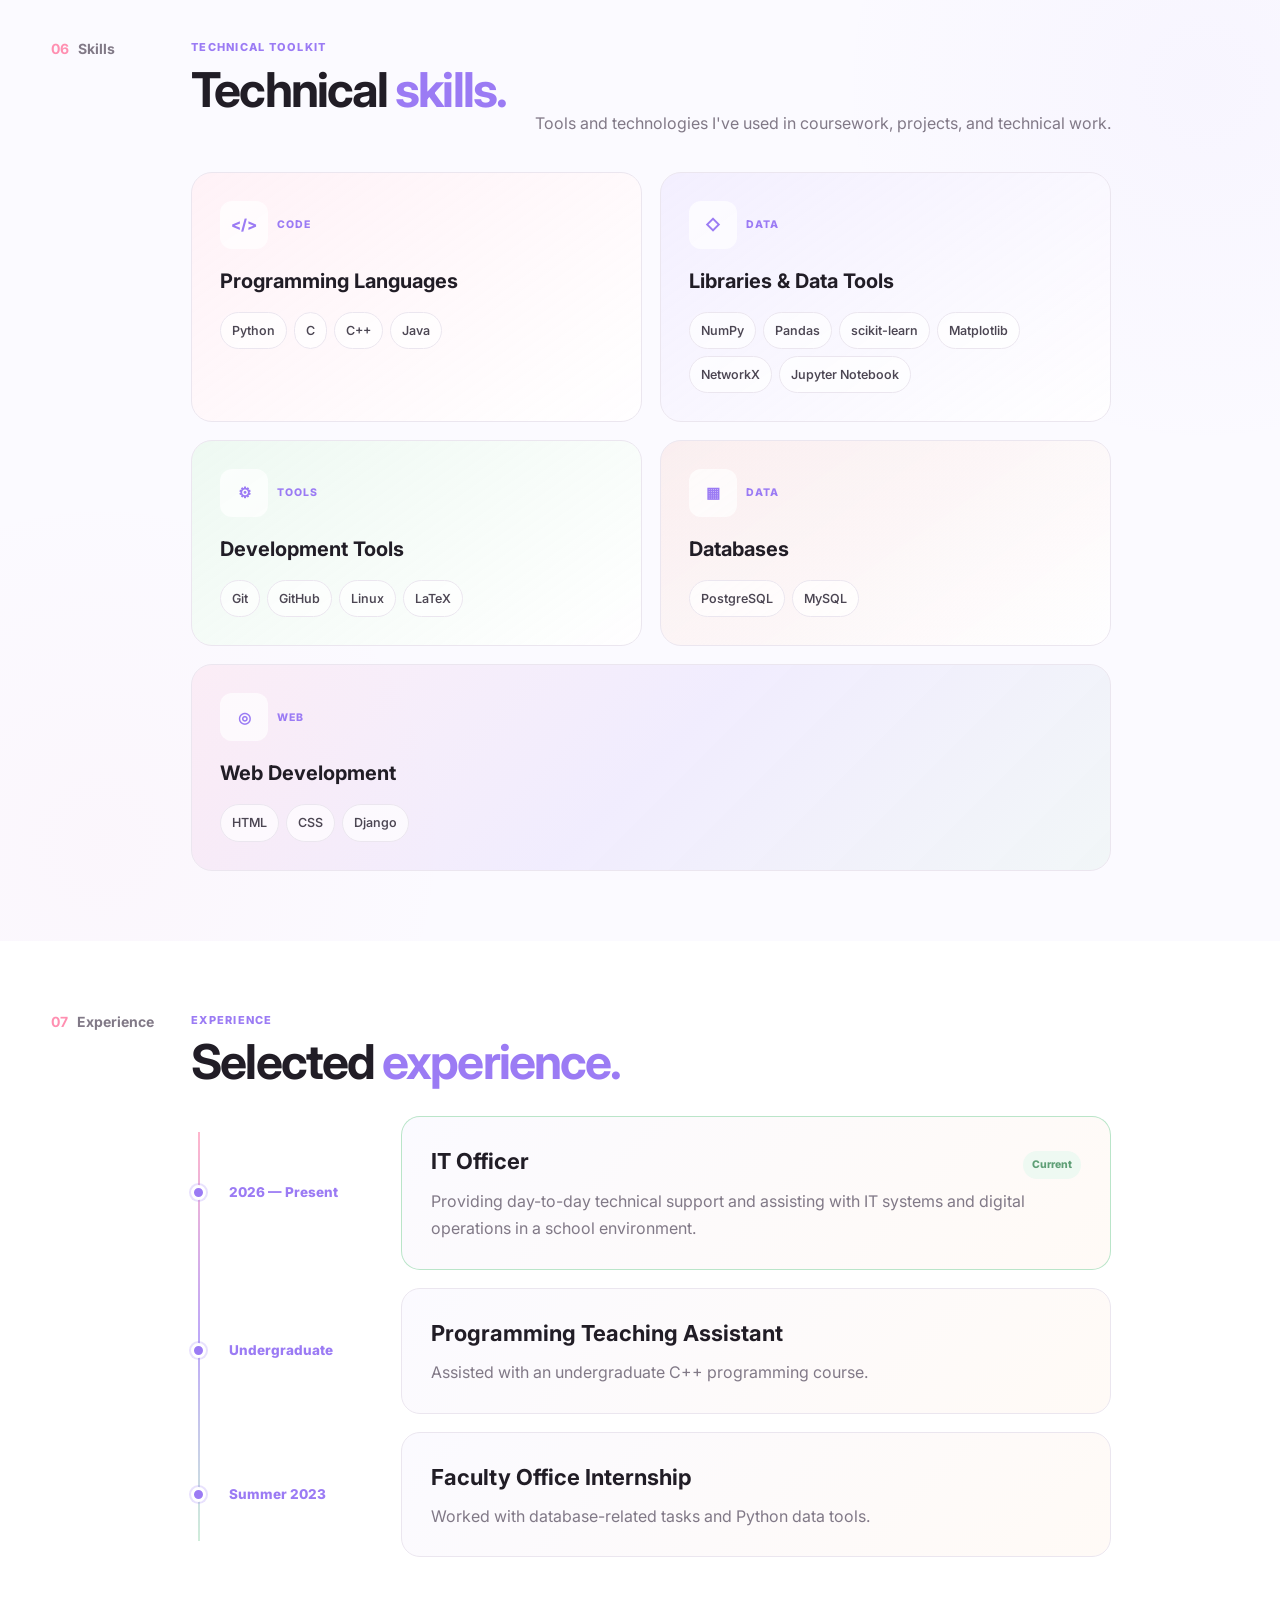
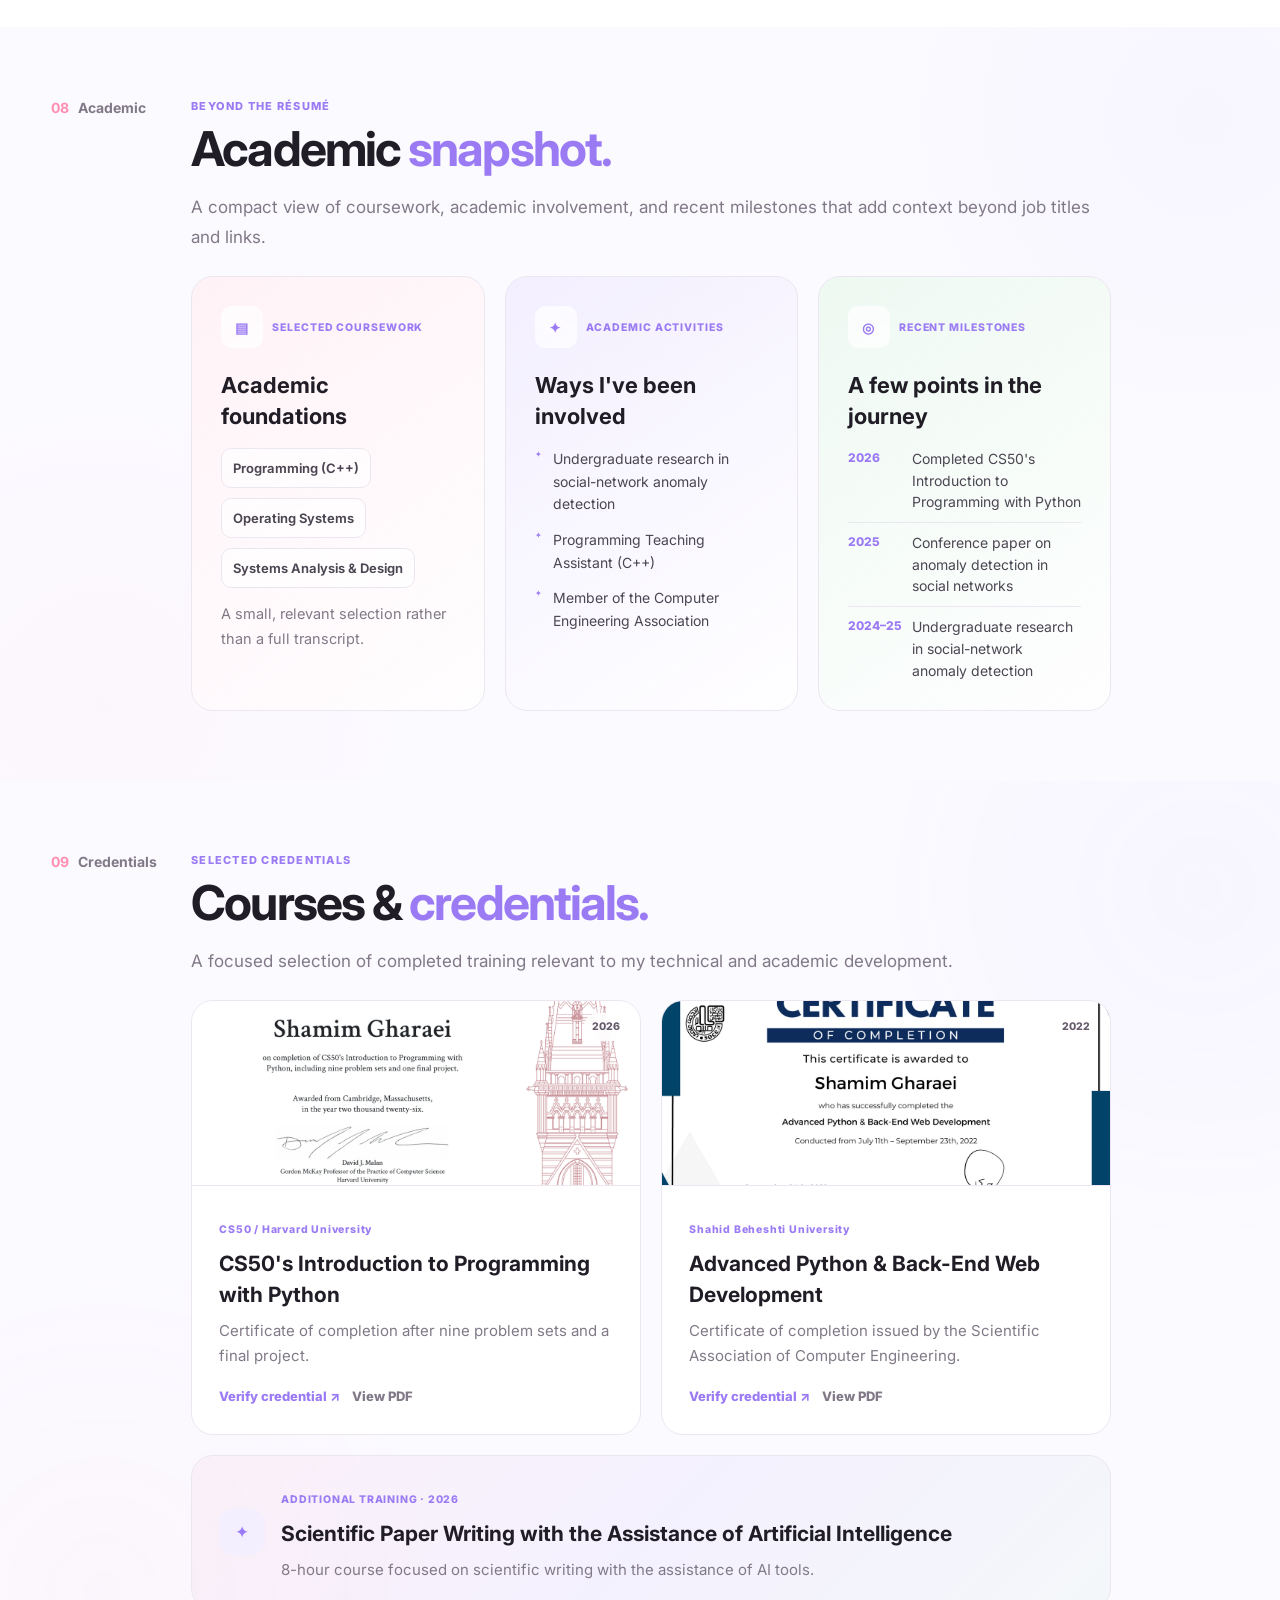
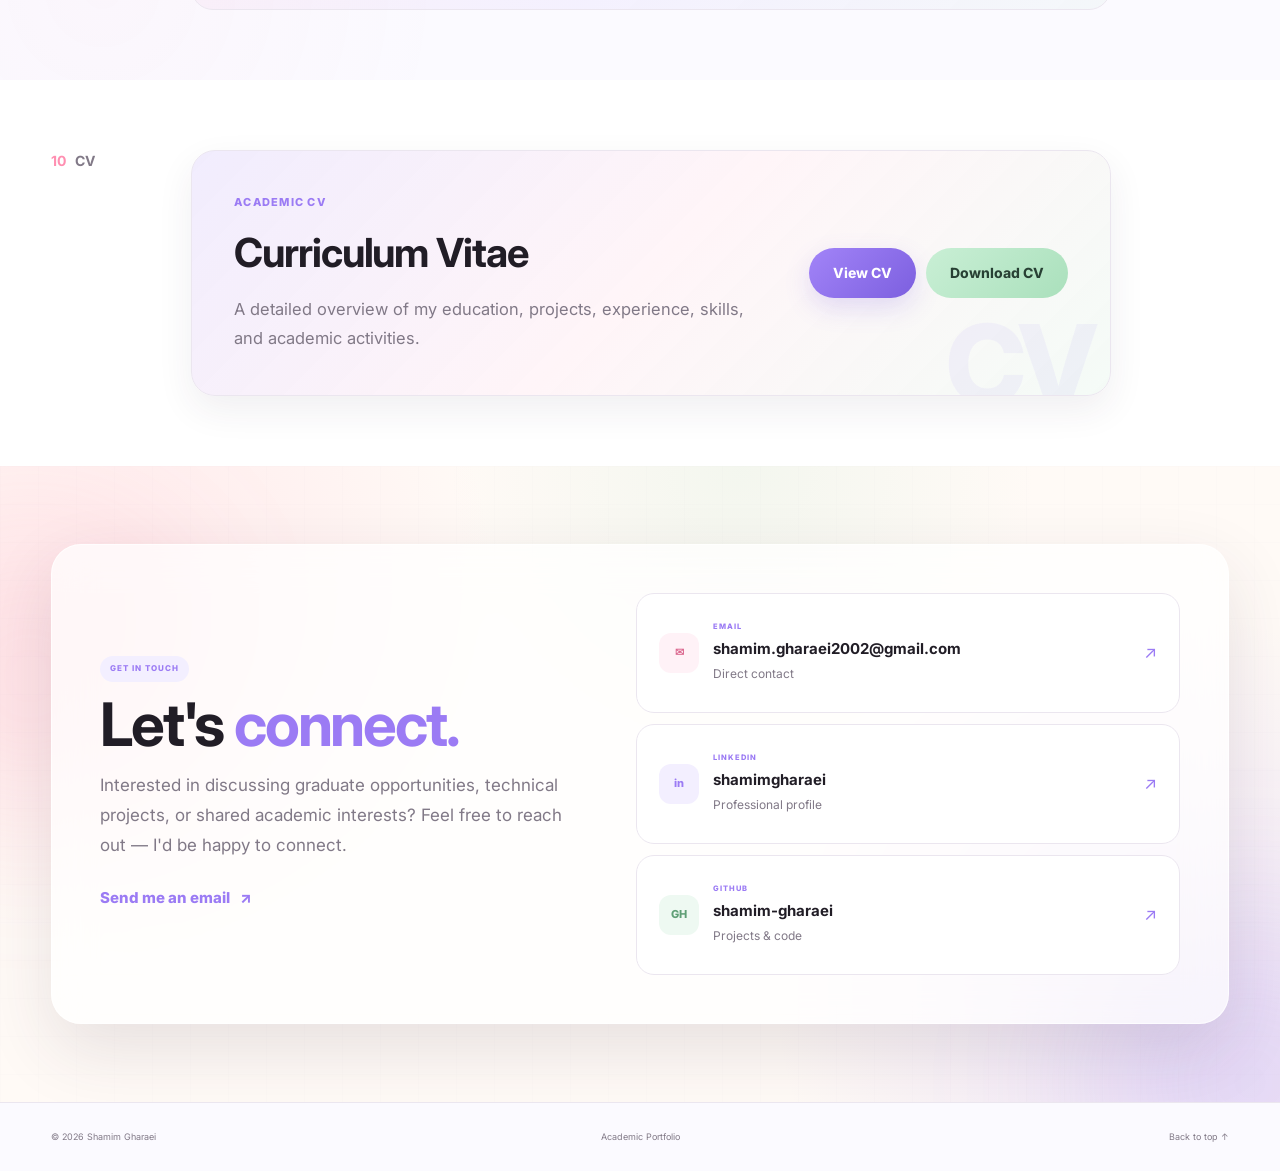
==== commit 296f00e7: "Add files via upload" ====
--- a/index.html
+++ b/index.html
@@ -4,7 +4,7 @@
   <meta charset="UTF-8">
   <meta name="viewport" content="width=device-width, initial-scale=1.0">
   <title>Shamim Gharaei | Academic Portfolio</title>
-  <meta name="description" content="Academic portfolio of Shamim Gharaei, Computer Engineering graduate, featuring research interests, projects, publication, experience, and selected credentials.">
+  <meta name="description" content="Academic portfolio of Shamim Gharaei, Computer Engineering graduate, featuring undergraduate research, project deep dives, publication, technical skills, experience, and selected credentials.">
   <meta name="theme-color" content="#9b7bf4">
   <meta property="og:title" content="Shamim Gharaei | Academic Portfolio">
   <meta property="og:description" content="Computer Engineering graduate interested in anomaly detection, machine learning, and network and social-network analysis.">
@@ -12,6 +12,29 @@
   <meta property="og:url" content="https://shamim-gharaei.github.io/">
   <meta name="twitter:card" content="summary">
   <link rel="canonical" href="https://shamim-gharaei.github.io/">
+
+  <script type="application/ld+json">
+  {
+    "@context": "https://schema.org",
+    "@type": "Person",
+    "name": "Shamim Gharaei",
+    "url": "https://shamim-gharaei.github.io/",
+    "sameAs": [
+      "https://github.com/shamim-gharaei",
+      "https://www.linkedin.com/in/shamimgharaei"
+    ],
+    "alumniOf": {
+      "@type": "CollegeOrUniversity",
+      "name": "Vali-e-Asr University of Rafsanjan"
+    },
+    "knowsAbout": [
+      "Anomaly Detection",
+      "Machine Learning",
+      "Network Intrusion Detection",
+      "Social Network Analysis"
+    ]
+  }
+  </script>
 
   <link rel="preconnect" href="https://fonts.googleapis.com">
   <link rel="preconnect" href="https://fonts.gstatic.com" crossorigin>
@@ -102,7 +125,7 @@
             <div class="stat-divider"></div>
             <div class="stat"><strong>02</strong><span data-en="Selected Projects" data-fr="Projets sélectionnés">Selected Projects</span></div>
             <div class="stat-divider"></div>
-            <div class="stat"><strong>04</strong><span data-en="Research Interests" data-fr="Axes d'intérêt">Research Interests</span></div>
+            <div class="stat"><strong>01</strong><span data-en="Research Experience" data-fr="Expérience de recherche">Research Experience</span></div>
           </div>
         </div>
 
@@ -230,16 +253,62 @@
     </section>
 
     <!-- RESEARCH -->
-    <section id="research" class="section section-white">
+    <section id="research" class="section section-white research-section">
       <div class="container section-layout">
-        <aside class="section-index"><span>03</span><span data-en="Research" data-fr="Intérêts">Research</span></aside>
+        <aside class="section-index"><span>03</span><span data-en="Research" data-fr="Recherche">Research</span></aside>
 
         <div class="section-content reveal">
-          <p class="eyebrow" data-en="INTERESTS" data-fr="INTÉRÊTS">INTERESTS</p>
+          <p class="eyebrow" data-en="UNDERGRADUATE RESEARCH" data-fr="RECHERCHE DE PREMIER CYCLE">UNDERGRADUATE RESEARCH</p>
           <h2 class="section-title">
-            <span data-en="Areas I'm" data-fr="Domaines qui">Areas I'm</span>
-            <span class="accent-text" data-en="interested in." data-fr="m'intéressent.">interested in.</span>
+            <span data-en="Research experience &" data-fr="Expérience de recherche &">Research experience &</span>
+            <span class="accent-text" data-en="interests." data-fr="centres d'intérêt.">interests.</span>
           </h2>
+
+          <article class="research-experience-card">
+            <div class="research-exp-main">
+              <div class="research-exp-top">
+                <span class="research-exp-badge" data-en="UNDERGRADUATE RESEARCH" data-fr="RECHERCHE DE PREMIER CYCLE">UNDERGRADUATE RESEARCH</span>
+                <span class="research-exp-date">Jan 2024 — Jan 2025</span>
+              </div>
+              <h3>Anomaly Detection in Social Networks</h3>
+              <p class="research-advisor"><span data-en="Advisor" data-fr="Superviseure">Advisor</span>: Dr. Fahimeh Dabaghi-Zarandi</p>
+              <p class="research-exp-description"
+                 data-en="Conducted undergraduate research on anomaly detection in social networks, focusing on reviewing and organizing existing approaches for identifying unusual behavior in graph-based data. The work involved studying graph-based and machine-learning methods, comparing evaluation strategies, and examining challenges including scalability, heterogeneous data, contextual dependency, and limited labeled data."
+                 data-fr="J'ai mené un travail de recherche de premier cycle sur la détection d'anomalies dans les réseaux sociaux, centré sur l'étude et l'organisation des approches existantes pour identifier des comportements inhabituels dans des données sous forme de graphes. Le travail a inclus l'étude de méthodes fondées sur les graphes et l'apprentissage automatique, la comparaison de stratégies d'évaluation et l'analyse de défis tels que le passage à l'échelle, l'hétérogénéité des données, la dépendance au contexte et le manque de données étiquetées.">
+                Conducted undergraduate research on anomaly detection in social networks, focusing on reviewing and organizing existing approaches for identifying unusual behavior in graph-based data. The work involved studying graph-based and machine-learning methods, comparing evaluation strategies, and examining challenges including scalability, heterogeneous data, contextual dependency, and limited labeled data.
+              </p>
+              <div class="research-outcome">
+                <div>
+                  <span data-en="RESEARCH OUTCOME" data-fr="RÉSULTAT DE RECHERCHE">RESEARCH OUTCOME</span>
+                  <strong data-en="Conference paper published in 2025" data-fr="Article de conférence publié en 2025">Conference paper published in 2025</strong>
+                </div>
+                <button type="button" class="text-button" data-open-paper><span data-en="Explore publication" data-fr="Explorer la publication">Explore publication</span> ↗</button>
+              </div>
+            </div>
+
+            <div class="research-exp-side">
+              <div class="research-fact research-fact-pink">
+                <span data-en="FOCUS" data-fr="SUJET">FOCUS</span>
+                <strong data-en="Social-network anomaly detection" data-fr="Détection d'anomalies dans les réseaux sociaux">Social-network anomaly detection</strong>
+              </div>
+              <div class="research-fact research-fact-purple">
+                <span data-en="METHODS EXPLORED" data-fr="MÉTHODES ÉTUDIÉES">METHODS EXPLORED</span>
+                <strong data-en="Graph-based & machine-learning approaches" data-fr="Approches fondées sur les graphes et l'apprentissage automatique">Graph-based & machine-learning approaches</strong>
+              </div>
+              <div class="research-fact research-fact-green">
+                <span data-en="OUTPUT" data-fr="RÉSULTAT">OUTPUT</span>
+                <strong data-en="Review, taxonomy & research challenges" data-fr="Revue, taxonomie et défis de recherche">Review, taxonomy & research challenges</strong>
+              </div>
+            </div>
+          </article>
+
+          <div class="research-interests-heading">
+            <div>
+              <span class="mini-kicker" data-en="CURRENT INTERESTS" data-fr="INTÉRÊTS ACTUELS">CURRENT INTERESTS</span>
+              <h3 data-en="Areas I'm continuing to explore" data-fr="Domaines que je continue d'explorer">Areas I'm continuing to explore</h3>
+            </div>
+            <p data-en="These interests grew out of my undergraduate research and practical projects." data-fr="Ces centres d'intérêt se sont développés à partir de mes travaux de recherche de premier cycle et de mes projets pratiques.">These interests grew out of my undergraduate research and practical projects.</p>
+          </div>
 
           <div class="interest-grid">
             <article class="interest-card accent-pink">
@@ -340,16 +409,16 @@
             <div>
               <p class="eyebrow" data-en="SELECTED WORK" data-fr="PROJETS SÉLECTIONNÉS">SELECTED WORK</p>
               <h2 class="section-title">
-                <span data-en="Selected" data-fr="Projets">Selected</span>
-                <span class="accent-text" data-en="projects." data-fr="sélectionnés.">projects.</span>
+                <span data-en="Projects, with" data-fr="Des projets, avec">Projects, with</span>
+                <span class="accent-text" data-en="the work behind them." data-fr="le travail qui les accompagne.">the work behind them.</span>
               </h2>
-              <p class="section-subtitle" data-en="Two recent projects that reflect the technical areas I've been exploring." data-fr="Deux projets récents qui reflètent les domaines techniques que j'ai explorés.">Two recent projects that reflect the technical areas I've been exploring.</p>
+              <p class="section-subtitle" data-en="Each project includes a deeper look at the data, workflow, methods, and outputs—not just a repository link." data-fr="Chaque projet présente plus en détail les données, le flux de travail, les méthodes et les résultats — au-delà d'un simple lien vers le dépôt.">Each project includes a deeper look at the data, workflow, methods, and outputs—not just a repository link.</p>
             </div>
             <a href="https://github.com/shamim-gharaei?tab=repositories" target="_blank" rel="noopener noreferrer" class="repositories-link"><span data-en="View all repositories" data-fr="Voir tous les dépôts">View all repositories</span> ↗</a>
           </div>
 
           <div class="projects-grid" id="github-projects">
-            <a class="project-card project-card-network" href="https://github.com/shamim-gharaei/network-intrusion-anomaly-detection" target="_blank" rel="noopener noreferrer" data-repo="network-intrusion-anomaly-detection">
+            <article class="project-card project-card-network" data-repo="network-intrusion-anomaly-detection">
               <div class="project-visual network-preview" aria-hidden="true">
                 <div class="traffic-line traffic-line-a"></div>
                 <div class="traffic-line traffic-line-b"></div>
@@ -361,17 +430,21 @@
               </div>
               <div class="project-body">
                 <div class="project-title-row">
-                  <div class="project-icon">GH</div>
+                  <div class="project-icon">01</div>
                   <h3>Network Intrusion Anomaly Detection</h3>
                   <span class="project-arrow">↗</span>
                 </div>
                 <p class="project-description" data-en="A machine-learning project exploring PortScan detection using network-traffic data from CICIDS2017." data-fr="Un projet d'apprentissage automatique explorant la détection de PortScan à partir de données de trafic réseau CICIDS2017.">A machine-learning project exploring PortScan detection using network-traffic data from CICIDS2017.</p>
                 <div class="project-tech"><span>Python</span><span>Pandas</span><span>scikit-learn</span><span>CICIDS2017</span></div>
                 <div class="project-meta"><span class="repo-language">Jupyter Notebook</span><span class="repo-stars">GitHub</span><span class="repo-updated" data-en="Public repository" data-fr="Dépôt public">Public repository</span></div>
-              </div>
-            </a>
-
-            <a class="project-card project-card-graph" href="https://github.com/shamim-gharaei/social-network-anomaly-analysis" target="_blank" rel="noopener noreferrer" data-repo="social-network-anomaly-analysis">
+                <div class="project-actions">
+                  <button class="project-explore" type="button" data-open-project="network-project-modal"><span data-en="Explore project" data-fr="Explorer le projet">Explore project</span><span>↗</span></button>
+                  <a class="project-github" href="https://github.com/shamim-gharaei/network-intrusion-anomaly-detection" target="_blank" rel="noopener noreferrer">GitHub ↗</a>
+                </div>
+              </div>
+            </article>
+
+            <article class="project-card project-card-graph" data-repo="social-network-anomaly-analysis">
               <div class="project-visual graph-preview" aria-hidden="true">
                 <span class="g-edge e1"></span><span class="g-edge e2"></span><span class="g-edge e3"></span><span class="g-edge e4"></span><span class="g-edge e5"></span>
                 <span class="g-node n1"></span><span class="g-node n2"></span><span class="g-node n3"></span><span class="g-node n4"></span><span class="g-node n5"></span>
@@ -379,15 +452,19 @@
               </div>
               <div class="project-body">
                 <div class="project-title-row">
-                  <div class="project-icon">GH</div>
+                  <div class="project-icon">02</div>
                   <h3>Social Network Anomaly Analysis</h3>
                   <span class="project-arrow">↗</span>
                 </div>
                 <p class="project-description" data-en="A graph-based project exploring structural characteristics and anomaly identification in social-network data using Python and NetworkX." data-fr="Un projet fondé sur les graphes explorant les caractéristiques structurelles et l'identification d'anomalies dans des données de réseaux sociaux avec Python et NetworkX.">A graph-based project exploring structural characteristics and anomaly identification in social-network data using Python and NetworkX.</p>
                 <div class="project-tech"><span>Python</span><span>NetworkX</span><span>Graph Analysis</span></div>
                 <div class="project-meta"><span class="repo-language">Jupyter Notebook</span><span class="repo-stars">GitHub</span><span class="repo-updated" data-en="Public repository" data-fr="Dépôt public">Public repository</span></div>
-              </div>
-            </a>
+                <div class="project-actions">
+                  <button class="project-explore" type="button" data-open-project="social-project-modal"><span data-en="Explore project" data-fr="Explorer le projet">Explore project</span><span>↗</span></button>
+                  <a class="project-github" href="https://github.com/shamim-gharaei/social-network-anomaly-analysis" target="_blank" rel="noopener noreferrer">GitHub ↗</a>
+                </div>
+              </div>
+            </article>
           </div>
         </div>
       </div>
@@ -492,10 +569,59 @@
       </div>
     </section>
 
+    <!-- ACADEMIC SNAPSHOT -->
+    <section id="academic" class="section section-tint academic-snapshot-section">
+      <div class="container section-layout">
+        <aside class="section-index"><span>08</span><span data-en="Academic" data-fr="Académique">Academic</span></aside>
+
+        <div class="section-content reveal">
+          <p class="eyebrow" data-en="BEYOND THE RÉSUMÉ" data-fr="AU-DELÀ DU CV">BEYOND THE RÉSUMÉ</p>
+          <h2 class="section-title">
+            <span data-en="Academic" data-fr="Repères">Academic</span>
+            <span class="accent-text" data-en="snapshot." data-fr="académiques.">snapshot.</span>
+          </h2>
+          <p class="snapshot-intro" data-en="A compact view of coursework, academic involvement, and recent milestones that add context beyond job titles and links." data-fr="Un aperçu concis des cours, de l'implication académique et des étapes récentes qui ajoutent du contexte au-delà des intitulés de poste et des liens.">A compact view of coursework, academic involvement, and recent milestones that add context beyond job titles and links.</p>
+
+          <div class="snapshot-grid">
+            <article class="snapshot-card snapshot-coursework">
+              <div class="snapshot-card-head"><span class="snapshot-icon">▤</span><span data-en="SELECTED COURSEWORK" data-fr="COURS SÉLECTIONNÉS">SELECTED COURSEWORK</span></div>
+              <h3 data-en="Academic foundations" data-fr="Bases académiques">Academic foundations</h3>
+              <div class="coursework-list">
+                <span>Programming (C++)</span>
+                <span>Operating Systems</span>
+                <span>Systems Analysis & Design</span>
+              </div>
+              <p data-en="A small, relevant selection rather than a full transcript." data-fr="Une sélection courte et pertinente plutôt qu'un relevé de notes complet.">A small, relevant selection rather than a full transcript.</p>
+            </article>
+
+            <article class="snapshot-card snapshot-activities">
+              <div class="snapshot-card-head"><span class="snapshot-icon">✦</span><span data-en="ACADEMIC ACTIVITIES" data-fr="ACTIVITÉS ACADÉMIQUES">ACADEMIC ACTIVITIES</span></div>
+              <h3 data-en="Ways I've been involved" data-fr="Mes formes d'implication">Ways I've been involved</h3>
+              <ul class="activity-list">
+                <li data-en="Undergraduate research in social-network anomaly detection" data-fr="Recherche de premier cycle sur la détection d'anomalies dans les réseaux sociaux">Undergraduate research in social-network anomaly detection</li>
+                <li data-en="Programming Teaching Assistant (C++)" data-fr="Assistante d'enseignement en programmation (C++)">Programming Teaching Assistant (C++)</li>
+                <li data-en="Member of the Computer Engineering Association" data-fr="Membre de l'association de génie informatique">Member of the Computer Engineering Association</li>
+              </ul>
+            </article>
+
+            <article class="snapshot-card snapshot-milestones">
+              <div class="snapshot-card-head"><span class="snapshot-icon">◎</span><span data-en="RECENT MILESTONES" data-fr="ÉTAPES RÉCENTES">RECENT MILESTONES</span></div>
+              <h3 data-en="A few points in the journey" data-fr="Quelques étapes du parcours">A few points in the journey</h3>
+              <div class="milestone-list">
+                <div><time>2026</time><span data-en="Completed CS50's Introduction to Programming with Python" data-fr="Achèvement de CS50's Introduction to Programming with Python">Completed CS50's Introduction to Programming with Python</span></div>
+                <div><time>2025</time><span data-en="Conference paper on anomaly detection in social networks" data-fr="Article de conférence sur la détection d'anomalies dans les réseaux sociaux">Conference paper on anomaly detection in social networks</span></div>
+                <div><time>2024–25</time><span data-en="Undergraduate research in social-network anomaly detection" data-fr="Recherche de premier cycle sur la détection d'anomalies dans les réseaux sociaux">Undergraduate research in social-network anomaly detection</span></div>
+              </div>
+            </article>
+          </div>
+        </div>
+      </div>
+    </section>
+
     <!-- CREDENTIALS -->
     <section id="credentials" class="section section-tint credentials-section">
       <div class="container section-layout">
-        <aside class="section-index"><span>08</span><span data-en="Credentials" data-fr="Certificats">Credentials</span></aside>
+        <aside class="section-index"><span>09</span><span data-en="Credentials" data-fr="Certificats">Credentials</span></aside>
 
         <div class="section-content reveal">
           <p class="eyebrow" data-en="SELECTED CREDENTIALS" data-fr="CERTIFICATS SÉLECTIONNÉS">SELECTED CREDENTIALS</p>
@@ -554,7 +680,7 @@
     <!-- CV -->
     <section id="cv" class="section section-white">
       <div class="container section-layout">
-        <aside class="section-index"><span>09</span>CV</aside>
+        <aside class="section-index"><span>10</span>CV</aside>
 
         <div class="section-content reveal">
           <div class="cv-card">
@@ -611,6 +737,149 @@
       </div>
     </section>
   </main>
+
+  <!-- PROJECT DEEP-DIVE MODALS -->
+  <div id="network-project-modal" class="modal project-modal" aria-hidden="true">
+    <div class="modal-backdrop" data-project-close></div>
+    <div class="modal-dialog project-modal-dialog" role="dialog" aria-modal="true" aria-labelledby="network-project-title" tabindex="-1">
+      <button class="modal-close" type="button" data-project-close aria-label="Close">×</button>
+      <div class="project-detail-header">
+        <div>
+          <span class="modal-kicker" data-en="PROJECT DEEP DIVE · NETWORK DATA" data-fr="PROJET EN DÉTAIL · DONNÉES RÉSEAU">PROJECT DEEP DIVE · NETWORK DATA</span>
+          <h2 id="network-project-title">Network Intrusion Anomaly Detection</h2>
+          <p data-en="Exploring PortScan detection with a supervised machine-learning workflow on CICIDS2017 network-traffic data." data-fr="Exploration de la détection de PortScan avec un flux de travail d'apprentissage automatique supervisé sur des données de trafic réseau CICIDS2017.">Exploring PortScan detection with a supervised machine-learning workflow on CICIDS2017 network-traffic data.</p>
+        </div>
+        <div class="project-detail-badge">CICIDS2017</div>
+      </div>
+
+      <div class="project-detail-stats">
+        <div><span data-en="DATA" data-fr="DONNÉES">DATA</span><strong>213,777</strong><small data-en="network flows" data-fr="flux réseau">network flows</small></div>
+        <div><span data-en="FEATURES" data-fr="VARIABLES">FEATURES</span><strong>78</strong><small data-en="after preprocessing" data-fr="après prétraitement">after preprocessing</small></div>
+        <div><span data-en="TASK" data-fr="TÂCHE">TASK</span><strong>2</strong><small>BENIGN / PortScan</small></div>
+      </div>
+
+      <div class="project-detail-grid">
+        <article class="project-detail-panel">
+          <span class="detail-label" data-en="PROBLEM" data-fr="PROBLÈME">PROBLEM</span>
+          <h3 data-en="What I explored" data-fr="Ce que j'ai exploré">What I explored</h3>
+          <p data-en="A practical classification workflow for distinguishing benign traffic from PortScan activity after preprocessing the CICIDS2017 PortScan subset." data-fr="Un flux de classification pratique pour distinguer le trafic bénin de l'activité PortScan après prétraitement du sous-ensemble PortScan de CICIDS2017.">A practical classification workflow for distinguishing benign traffic from PortScan activity after preprocessing the CICIDS2017 PortScan subset.</p>
+        </article>
+
+        <article class="project-detail-panel">
+          <span class="detail-label" data-en="METHODS" data-fr="MÉTHODES">METHODS</span>
+          <h3 data-en="Models compared" data-fr="Modèles comparés">Models compared</h3>
+          <div class="detail-tags"><span>Logistic Regression</span><span>Decision Tree</span><span>Random Forest</span></div>
+        </article>
+
+        <article class="project-detail-panel project-detail-wide">
+          <span class="detail-label" data-en="WORKFLOW" data-fr="FLUX DE TRAVAIL">WORKFLOW</span>
+          <h3 data-en="From raw data to outputs" data-fr="Des données brutes aux résultats">From raw data to outputs</h3>
+          <div class="workflow-row">
+            <div><b>01</b><span data-en="Preprocess & prepare labels" data-fr="Prétraiter et préparer les étiquettes">Preprocess & prepare labels</span></div>
+            <i>→</i>
+            <div><b>02</b><span data-en="Train & compare models" data-fr="Entraîner et comparer les modèles">Train & compare models</span></div>
+            <i>→</i>
+            <div><b>03</b><span data-en="Evaluate results" data-fr="Évaluer les résultats">Evaluate results</span></div>
+            <i>→</i>
+            <div><b>04</b><span data-en="Inspect feature importance" data-fr="Examiner l'importance des variables">Inspect feature importance</span></div>
+          </div>
+        </article>
+
+        <article class="project-detail-panel">
+          <span class="detail-label" data-en="TOOLS" data-fr="OUTILS">TOOLS</span>
+          <h3 data-en="Technical stack" data-fr="Environnement technique">Technical stack</h3>
+          <div class="detail-tags"><span>Python</span><span>Pandas</span><span>scikit-learn</span><span>Jupyter</span></div>
+        </article>
+
+        <article class="project-detail-panel project-output-panel">
+          <span class="detail-label" data-en="OUTPUTS" data-fr="RÉSULTATS">OUTPUTS</span>
+          <h3 data-en="What the repository contains" data-fr="Contenu du dépôt">What the repository contains</h3>
+          <ul>
+            <li data-en="Model comparison workflow" data-fr="Flux de comparaison des modèles">Model comparison workflow</li>
+            <li data-en="Confusion matrix & classification report" data-fr="Matrice de confusion et rapport de classification">Confusion matrix & classification report</li>
+            <li data-en="Feature-importance analysis" data-fr="Analyse de l'importance des variables">Feature-importance analysis</li>
+            <li data-en="Saved trained model" data-fr="Modèle entraîné sauvegardé">Saved trained model</li>
+          </ul>
+        </article>
+      </div>
+
+      <div class="modal-actions">
+        <a href="https://github.com/shamim-gharaei/network-intrusion-anomaly-detection" target="_blank" rel="noopener noreferrer" class="btn btn-primary"><span data-en="Open repository" data-fr="Ouvrir le dépôt">Open repository</span> ↗</a>
+        <button class="btn btn-outline" type="button" data-project-close><span data-en="Close" data-fr="Fermer">Close</span></button>
+      </div>
+    </div>
+  </div>
+
+  <div id="social-project-modal" class="modal project-modal" aria-hidden="true">
+    <div class="modal-backdrop" data-project-close></div>
+    <div class="modal-dialog project-modal-dialog" role="dialog" aria-modal="true" aria-labelledby="social-project-title" tabindex="-1">
+      <button class="modal-close" type="button" data-project-close aria-label="Close">×</button>
+      <div class="project-detail-header">
+        <div>
+          <span class="modal-kicker" data-en="PROJECT DEEP DIVE · GRAPH DATA" data-fr="PROJET EN DÉTAIL · DONNÉES DE GRAPHE">PROJECT DEEP DIVE · GRAPH DATA</span>
+          <h2 id="social-project-title">Social Network Anomaly Analysis</h2>
+          <p data-en="Exploring structural features and unusual nodes in a real social-network graph with Python and NetworkX." data-fr="Exploration des caractéristiques structurelles et des nœuds inhabituels dans un graphe de réseau social réel avec Python et NetworkX.">Exploring structural features and unusual nodes in a real social-network graph with Python and NetworkX.</p>
+        </div>
+        <div class="project-detail-badge">Facebook Graph</div>
+      </div>
+
+      <div class="project-detail-stats">
+        <div><span data-en="NODES" data-fr="NŒUDS">NODES</span><strong>4,039</strong><small data-en="profiles" data-fr="profils">profiles</small></div>
+        <div><span data-en="EDGES" data-fr="ARÊTES">EDGES</span><strong>88,234</strong><small data-en="connections" data-fr="connexions">connections</small></div>
+        <div><span data-en="FEATURES" data-fr="CARACTÉRISTIQUES">FEATURES</span><strong>3</strong><small data-en="structural measures" data-fr="mesures structurelles">structural measures</small></div>
+      </div>
+
+      <div class="project-detail-grid">
+        <article class="project-detail-panel">
+          <span class="detail-label" data-en="PROBLEM" data-fr="PROBLÈME">PROBLEM</span>
+          <h3 data-en="What I explored" data-fr="Ce que j'ai exploré">What I explored</h3>
+          <p data-en="How structural graph characteristics can be turned into features for identifying nodes that behave differently from the broader network." data-fr="Comment des caractéristiques structurelles du graphe peuvent être transformées en variables afin d'identifier des nœuds dont le comportement diffère du reste du réseau.">How structural graph characteristics can be turned into features for identifying nodes that behave differently from the broader network.</p>
+        </article>
+
+        <article class="project-detail-panel">
+          <span class="detail-label" data-en="FEATURES" data-fr="CARACTÉRISTIQUES">FEATURES</span>
+          <h3 data-en="Graph measures used" data-fr="Mesures de graphe utilisées">Graph measures used</h3>
+          <div class="detail-tags"><span>Degree</span><span>Clustering Coefficient</span><span>Betweenness Centrality</span></div>
+        </article>
+
+        <article class="project-detail-panel project-detail-wide">
+          <span class="detail-label" data-en="WORKFLOW" data-fr="FLUX DE TRAVAIL">WORKFLOW</span>
+          <h3 data-en="From graph to anomaly analysis" data-fr="Du graphe à l'analyse d'anomalies">From graph to anomaly analysis</h3>
+          <div class="workflow-row">
+            <div><b>01</b><span data-en="Load & inspect graph" data-fr="Charger et examiner le graphe">Load & inspect graph</span></div>
+            <i>→</i>
+            <div><b>02</b><span data-en="Compute structural features" data-fr="Calculer les caractéristiques structurelles">Compute structural features</span></div>
+            <i>→</i>
+            <div><b>03</b><span data-en="Build feature matrix" data-fr="Construire la matrice de caractéristiques">Build feature matrix</span></div>
+            <i>→</i>
+            <div><b>04</b><span data-en="Score & compare anomalies" data-fr="Évaluer et comparer les anomalies">Score & compare anomalies</span></div>
+          </div>
+        </article>
+
+        <article class="project-detail-panel">
+          <span class="detail-label" data-en="TOOLS" data-fr="OUTILS">TOOLS</span>
+          <h3 data-en="Technical stack" data-fr="Environnement technique">Technical stack</h3>
+          <div class="detail-tags"><span>Python</span><span>NetworkX</span><span>Pandas</span><span>Jupyter</span></div>
+        </article>
+
+        <article class="project-detail-panel project-output-panel">
+          <span class="detail-label" data-en="OUTPUTS" data-fr="RÉSULTATS">OUTPUTS</span>
+          <h3 data-en="What the repository contains" data-fr="Contenu du dépôt">What the repository contains</h3>
+          <ul>
+            <li data-en="Graph statistics and preprocessing" data-fr="Statistiques du graphe et prétraitement">Graph statistics and preprocessing</li>
+            <li data-en="Structural feature matrix" data-fr="Matrice de caractéristiques structurelles">Structural feature matrix</li>
+            <li data-en="Anomaly scoring and model comparison" data-fr="Notation des anomalies et comparaison de modèles">Anomaly scoring and model comparison</li>
+            <li data-en="Visual outputs and saved results" data-fr="Visualisations et résultats sauvegardés">Visual outputs and saved results</li>
+          </ul>
+        </article>
+      </div>
+
+      <div class="modal-actions">
+        <a href="https://github.com/shamim-gharaei/social-network-anomaly-analysis" target="_blank" rel="noopener noreferrer" class="btn btn-primary"><span data-en="Open repository" data-fr="Ouvrir le dépôt">Open repository</span> ↗</a>
+        <button class="btn btn-outline" type="button" data-project-close><span data-en="Close" data-fr="Fermer">Close</span></button>
+      </div>
+    </div>
+  </div>
 
   <!-- PAPER MODAL -->
   <div id="paper-modal" class="modal" aria-hidden="true">
--- a/style.css
+++ b/style.css
@@ -867,3 +867,345 @@
 @media (prefers-reduced-motion: reduce) {
   *, *::before, *::after { scroll-behavior: auto !important; animation-duration: .01ms !important; animation-iteration-count: 1 !important; transition-duration: .01ms !important; }
 }
+
+
+/* FINAL PORTFOLIO DEPTH: RESEARCH EXPERIENCE */
+.research-experience-card {
+  display: grid;
+  grid-template-columns: 1.55fr .75fr;
+  gap: 14px;
+  margin-bottom: 34px;
+}
+.research-exp-main,
+.research-exp-side > div {
+  border: 1px solid var(--border);
+  border-radius: 24px;
+}
+.research-exp-main {
+  position: relative;
+  overflow: hidden;
+  padding: 28px;
+  background:
+    radial-gradient(circle at 96% 0%, rgba(155,123,244,.12), transparent 34%),
+    linear-gradient(145deg, rgba(255,143,177,.08), rgba(255,255,255,.72) 46%, rgba(183,228,199,.09));
+  box-shadow: var(--shadow-soft);
+}
+html[data-theme="dark"] .research-exp-main { background: linear-gradient(145deg, rgba(255,143,177,.06), rgba(155,123,244,.05), rgba(183,228,199,.05)); }
+.research-exp-top { display: flex; justify-content: space-between; align-items: center; gap: 12px; margin-bottom: 18px; }
+.research-exp-badge { padding: 6px 9px; border-radius: 999px; background: var(--purple-soft); color: var(--purple); font-size: 8px; font-weight: 800; letter-spacing: .8px; }
+.research-exp-date { color: var(--muted); font-size: 9px; font-weight: 700; }
+.research-exp-main h3 { margin: 0; max-width: 680px; color: var(--dark); font-size: 24px; line-height: 1.28; letter-spacing: -.55px; }
+.research-advisor { margin: 8px 0 0; color: var(--purple); font-size: 10.5px; font-weight: 700; }
+.research-exp-description { margin: 20px 0 0; color: var(--muted); font-size: 12.5px; line-height: 1.82; }
+.research-outcome { display: flex; justify-content: space-between; align-items: center; gap: 18px; margin-top: 24px; padding-top: 18px; border-top: 1px solid var(--border); }
+.research-outcome span { display: block; color: var(--muted); font-size: 7.5px; font-weight: 800; letter-spacing: 1px; }
+.research-outcome strong { display: block; margin-top: 4px; color: var(--dark); font-size: 11px; }
+.text-button { padding: 0; border: 0; background: transparent; color: var(--purple); cursor: pointer; font: inherit; font-size: 10px; font-weight: 800; }
+.research-exp-side { display: grid; gap: 10px; }
+.research-exp-side > div { min-height: 104px; padding: 18px; display: flex; flex-direction: column; justify-content: center; transition: transform .2s ease, box-shadow .2s ease; }
+.research-exp-side > div:hover { transform: translateY(-3px); box-shadow: var(--shadow-soft); }
+.research-fact-pink { background: linear-gradient(145deg, var(--pink-soft), rgba(255,255,255,.8)); }
+.research-fact-purple { background: linear-gradient(145deg, var(--purple-soft), rgba(255,255,255,.8)); }
+.research-fact-green { background: linear-gradient(145deg, var(--green-soft), rgba(255,255,255,.8)); }
+html[data-theme="dark"] .research-fact-pink,
+html[data-theme="dark"] .research-fact-purple,
+html[data-theme="dark"] .research-fact-green { background: var(--soft); }
+.research-fact span { color: var(--purple); font-size: 7.5px; font-weight: 800; letter-spacing: 1px; }
+.research-fact strong { margin-top: 7px; color: var(--dark); font-size: 11.5px; line-height: 1.5; }
+.research-interests-heading { display: flex; align-items: end; justify-content: space-between; gap: 28px; margin: 8px 0 15px; }
+.mini-kicker { color: var(--purple); font-size: 8px; font-weight: 800; letter-spacing: 1px; }
+.research-interests-heading h3 { margin: 4px 0 0; color: var(--dark); font-size: 19px; }
+.research-interests-heading p { max-width: 360px; margin: 0; color: var(--muted); font-size: 10.5px; line-height: 1.65; }
+
+/* PROJECT DEEP DIVES */
+.project-actions { display: flex; gap: 8px; margin-top: 16px; padding-top: 15px; border-top: 1px solid var(--border); }
+.project-explore,
+.project-github { min-height: 38px; display: inline-flex; align-items: center; justify-content: center; gap: 7px; border-radius: 11px; font-size: 9.5px; font-weight: 800; transition: transform .18s ease, box-shadow .18s ease, background .18s ease; }
+.project-explore { flex: 1; border: 1px solid transparent; background: linear-gradient(135deg, var(--purple), #ad8df8); color: white; cursor: pointer; }
+.project-github { padding: 0 13px; border: 1px solid var(--border); background: var(--white); color: var(--purple); }
+.project-explore:hover,
+.project-github:hover { transform: translateY(-2px); box-shadow: var(--shadow-soft); }
+.project-modal-dialog { width: min(980px, 96vw); }
+.project-detail-header { display: grid; grid-template-columns: 1fr auto; align-items: start; gap: 24px; margin-bottom: 22px; padding-right: 42px; }
+.project-detail-header h2 { margin: 7px 0 8px; color: var(--dark); font-size: 30px; line-height: 1.25; letter-spacing: -.8px; }
+.project-detail-header p { max-width: 720px; margin: 0; color: var(--muted); font-size: 12px; line-height: 1.72; }
+.project-detail-badge { padding: 8px 11px; border-radius: 999px; color: var(--purple); background: var(--purple-soft); border: 1px solid rgba(155,123,244,.18); font-size: 8.5px; font-weight: 800; white-space: nowrap; }
+.project-detail-stats { display: grid; grid-template-columns: repeat(3, 1fr); gap: 10px; margin-bottom: 16px; }
+.project-detail-stats > div { padding: 16px; border: 1px solid var(--border); border-radius: 16px; background: linear-gradient(145deg, var(--soft), var(--cream)); }
+.project-detail-stats span { display: block; color: var(--purple); font-size: 7px; font-weight: 800; letter-spacing: 1px; }
+.project-detail-stats strong { display: block; margin-top: 5px; color: var(--dark); font-size: 19px; }
+.project-detail-stats small { display: block; margin-top: 2px; color: var(--muted); font-size: 8.5px; }
+.project-detail-grid { display: grid; grid-template-columns: repeat(2, 1fr); gap: 10px; }
+.project-detail-panel { padding: 18px; border: 1px solid var(--border); border-radius: 17px; background: var(--white); }
+.project-detail-wide { grid-column: 1 / -1; background: linear-gradient(135deg, rgba(255,143,177,.06), rgba(155,123,244,.06), rgba(183,228,199,.08)); }
+.detail-label { color: var(--purple); font-size: 7.5px; font-weight: 800; letter-spacing: 1px; }
+.project-detail-panel h3 { margin: 6px 0 8px; color: var(--dark); font-size: 14px; }
+.project-detail-panel p { margin: 0; color: var(--muted); font-size: 10.5px; line-height: 1.72; }
+.detail-tags { display: flex; flex-wrap: wrap; gap: 6px; }
+.detail-tags span { padding: 6px 8px; border: 1px solid var(--border); border-radius: 999px; background: var(--soft); color: var(--text); font-size: 8.5px; }
+.workflow-row { display: grid; grid-template-columns: 1fr auto 1fr auto 1fr auto 1fr; align-items: center; gap: 7px; margin-top: 13px; }
+.workflow-row > div { min-height: 80px; padding: 11px; border: 1px solid var(--border); border-radius: 13px; background: var(--white); }
+.workflow-row b { display: block; margin-bottom: 7px; color: var(--purple); font-size: 9px; }
+.workflow-row span { color: var(--text); font-size: 8.5px; line-height: 1.45; }
+.workflow-row i { color: var(--purple); font-style: normal; }
+.project-output-panel ul { margin: 10px 0 0; padding-left: 16px; color: var(--muted); font-size: 9.5px; line-height: 1.75; }
+
+/* ACADEMIC SNAPSHOT */
+.snapshot-intro { max-width: 700px; margin: -10px 0 24px; color: var(--muted); font-size: 12.5px; line-height: 1.75; }
+.snapshot-grid { display: grid; grid-template-columns: repeat(3, 1fr); gap: 12px; }
+.snapshot-card { min-height: 285px; padding: 22px; border: 1px solid var(--border); border-radius: 22px; transition: transform .2s ease, box-shadow .2s ease; }
+.snapshot-card:hover { transform: translateY(-4px); box-shadow: var(--shadow-soft); }
+.snapshot-coursework { background: linear-gradient(145deg, var(--pink-soft), rgba(255,255,255,.8)); }
+.snapshot-activities { background: linear-gradient(145deg, var(--purple-soft), rgba(255,255,255,.8)); }
+.snapshot-milestones { background: linear-gradient(145deg, var(--green-soft), rgba(255,255,255,.8)); }
+html[data-theme="dark"] .snapshot-coursework,
+html[data-theme="dark"] .snapshot-activities,
+html[data-theme="dark"] .snapshot-milestones { background: var(--soft); }
+.snapshot-card-head { display: flex; align-items: center; gap: 9px; color: var(--purple); font-size: 7.5px; font-weight: 800; letter-spacing: .9px; }
+.snapshot-icon { width: 34px; height: 34px; display: inline-flex; align-items: center; justify-content: center; border-radius: 10px; background: rgba(255,255,255,.7); font-size: 11px; }
+html[data-theme="dark"] .snapshot-icon { background: rgba(255,255,255,.05); }
+.snapshot-card h3 { margin: 18px 0 12px; color: var(--dark); font-size: 16px; line-height: 1.4; }
+.snapshot-card p { margin: 14px 0 0; color: var(--muted); font-size: 9.5px; line-height: 1.65; }
+.coursework-list { display: flex; flex-wrap: wrap; gap: 7px; }
+.coursework-list span { padding: 7px 9px; border: 1px solid var(--border); border-radius: 10px; background: rgba(255,255,255,.66); color: var(--text); font-size: 9px; font-weight: 650; }
+html[data-theme="dark"] .coursework-list span { background: rgba(255,255,255,.04); }
+.activity-list { display: grid; gap: 10px; margin: 0; padding: 0; list-style: none; }
+.activity-list li { position: relative; padding-left: 18px; color: var(--text); font-size: 9.5px; line-height: 1.55; }
+.activity-list li::before { content: "✦"; position: absolute; left: 0; top: 0; color: var(--purple); font-size: 8px; }
+.milestone-list { display: grid; gap: 9px; }
+.milestone-list > div { display: grid; grid-template-columns: 56px 1fr; gap: 8px; align-items: start; padding-bottom: 9px; border-bottom: 1px solid var(--border); }
+.milestone-list > div:last-child { border-bottom: 0; padding-bottom: 0; }
+.milestone-list time { color: var(--purple); font-size: 8.5px; font-weight: 800; }
+.milestone-list span { color: var(--text); font-size: 9.5px; line-height: 1.5; }
+
+@media (max-width: 940px) {
+  .research-experience-card { grid-template-columns: 1fr; }
+  .research-exp-side { grid-template-columns: repeat(3, 1fr); }
+  .snapshot-grid { grid-template-columns: 1fr; }
+  .snapshot-card { min-height: auto; }
+}
+
+@media (max-width: 800px) {
+  .research-interests-heading { align-items: flex-start; flex-direction: column; gap: 8px; }
+  .research-interests-heading p { max-width: none; }
+  .research-exp-side { grid-template-columns: 1fr; }
+  .research-outcome { align-items: flex-start; flex-direction: column; }
+  .project-detail-header { grid-template-columns: 1fr; gap: 12px; padding-right: 0; }
+  .project-detail-badge { width: fit-content; }
+  .project-detail-stats { grid-template-columns: 1fr; }
+  .project-detail-grid { grid-template-columns: 1fr; }
+  .project-detail-wide { grid-column: auto; }
+  .workflow-row { grid-template-columns: 1fr; }
+  .workflow-row i { transform: rotate(90deg); justify-self: center; }
+}
+
+@media (max-width: 560px) {
+  .research-exp-main { padding: 22px; }
+  .research-exp-top { align-items: flex-start; flex-direction: column; }
+  .research-exp-main h3 { font-size: 21px; }
+  .project-actions { flex-direction: column; }
+  .project-github { min-height: 38px; }
+  .project-detail-header h2 { font-size: 24px; }
+}
+
+/* =========================================================
+   BALANCED READABILITY PASS
+   Keep the original visual character, but use the screen better
+   and make text genuinely readable at 100% zoom.
+   ========================================================= */
+body { font-size: 17px; }
+.container { width: min(1320px, 92%); }
+
+/* Navigation */
+.nav-container { min-height: 80px; }
+.logo-mark { width: 44px; height: 44px; font-size: 13px; }
+.logo-name { font-size: 18px; }
+.nav-links { gap: 18px; }
+.nav-links a { font-size: 14px; }
+.language-button { font-size: 13px; }
+.theme-toggle, .menu-toggle { width: 44px; height: 44px; }
+
+/* Hero: less empty vertical space, larger focal content */
+.hero { min-height: clamp(660px, 78vh, 760px); }
+.hero-layout {
+  grid-template-columns: 1.08fr .92fr;
+  gap: 54px;
+  padding: 72px 0 76px;
+}
+.hero h1 {
+  max-width: 760px;
+  font-size: clamp(64px, 5.1vw, 82px);
+  line-height: .98;
+  letter-spacing: -3.8px;
+}
+.hero-badge { font-size: 12px; padding: 8px 14px; margin-bottom: 22px; }
+.hero-description { max-width: 680px; margin-top: 28px; font-size: 18px; line-height: 1.82; }
+.btn { min-height: 50px; padding: 0 24px; font-size: 14px; }
+.hero-actions { margin-top: 32px; gap: 12px; }
+.hero-stats { margin-top: 36px; gap: 24px; }
+.stat strong { font-size: 24px; }
+.stat span { font-size: 11px; }
+.stat-divider { height: 36px; }
+.hero-visual { max-width: 540px; }
+.research-map-card { padding: 28px; border-radius: 32px; }
+.micro-label { font-size: 10px; }
+.map-header strong { font-size: 15px; }
+.status { font-size: 11px; }
+.map-node { font-size: 11px; }
+.map-bottom span { font-size: 10px; }
+
+/* Sections: compact side index so the content gets the width */
+.section { padding: 70px 0; }
+.section-layout { grid-template-columns: 112px minmax(0, 1fr); gap: 28px; }
+.section-index { font-size: 14px; line-height: 1.5; }
+.section-content { min-width: 0; width: 100%; }
+.eyebrow, .mini-kicker { font-size: 11px; letter-spacing: 1.25px; }
+.section-title { font-size: clamp(48px, 3.6vw, 58px); margin-bottom: 28px; }
+.section-subtitle, .snapshot-intro, .credentials-intro { max-width: 900px; font-size: 17px; line-height: 1.75; }
+
+/* Biography */
+.bio-layout { grid-template-columns: 1.18fr .82fr; gap: 24px; }
+.bio-main-card { padding: 34px; }
+.bio-main-card p { font-size: 18px; line-height: 1.86; }
+.profile-note { padding: 24px; min-height: 118px; }
+.profile-note span { font-size: 10.5px; }
+.profile-note strong { font-size: 15px; line-height: 1.5; }
+
+/* Education */
+.education-card { padding: 34px; grid-template-columns: 72px 1fr; gap: 24px; }
+.education-icon { width: 64px; height: 64px; font-size: 27px; }
+.education-type { font-size: 11.5px; }
+.education-date { font-size: 12.5px; }
+.education-main h3 { font-size: 25px; }
+.education-university { font-size: 17px; }
+.education-description { max-width: 1000px; font-size: 16.5px; line-height: 1.78; }
+
+/* Research */
+.research-exp-main { padding: 34px; }
+.research-exp-main h3 { max-width: 930px; font-size: 29px; line-height: 1.35; }
+.research-exp-badge { font-size: 10.5px; }
+.research-exp-date { font-size: 12px; }
+.research-advisor { font-size: 14px; }
+.research-exp-description { font-size: 16.5px; line-height: 1.82; }
+.research-outcome strong { font-size: 14px; }
+.research-exp-side > div { min-height: 112px; padding: 22px; }
+.research-fact strong { font-size: 15px; }
+.research-interests-heading h3 { font-size: 23px; }
+.research-interests-heading p { font-size: 14px; }
+.interest-grid { gap: 18px; }
+.interest-card { min-height: 150px; padding: 24px; }
+.interest-symbol { width: 46px; height: 46px; font-size: 18px; }
+.interest-card strong { font-size: 18px; }
+.interest-card p { font-size: 15px; line-height: 1.65; }
+
+/* Publication */
+.publication-feature-card { padding: 38px; }
+.publication-feature-card h3 { max-width: 1100px; font-size: 30px; line-height: 1.38; }
+.publication-authors { font-size: 16px; }
+.publication-venue { font-size: 15px; }
+.publication-summary { max-width: 1080px; font-size: 16.5px; line-height: 1.78; }
+.tag-paper, .tag-year { font-size: 11.5px; }
+.repositories-link { font-size: 13.5px; }
+
+/* Projects */
+.projects-grid { gap: 22px; }
+.project-card { min-height: 450px; }
+.project-visual { min-height: 180px; }
+.project-body { padding: 27px; }
+.project-title-row h3 { font-size: 22px; }
+.project-description { font-size: 16px; line-height: 1.75; }
+.project-tech span, .project-meta span { font-size: 11.5px; padding: 6px 10px; }
+.project-github { font-size: 13px; min-height: 42px; }
+
+/* Skills */
+.skills-note { max-width: 650px; font-size: 16px; line-height: 1.75; }
+.skills-grid { gap: 18px; }
+.skill-card { padding: 28px; min-height: 180px; }
+.skill-icon { width: 48px; height: 48px; font-size: 15px; }
+.skill-kicker { font-size: 10.5px; }
+.skill-card h3 { font-size: 20px; }
+.skill-tags span { font-size: 12.5px; padding: 7px 11px; }
+
+/* Experience */
+.timeline { gap: 18px; }
+.timeline-item { grid-template-columns: 16px 150px minmax(0,1fr); gap: 22px; }
+.timeline-date { font-size: 13.5px; }
+.timeline-card { padding: 26px 29px; }
+.timeline-card h3 { font-size: 22px; }
+.timeline-card p { font-size: 16px; line-height: 1.72; }
+.timeline-card-top span { font-size: 10.5px; }
+
+/* Academic snapshot */
+.snapshot-grid { gap: 20px; }
+.snapshot-card { min-height: 300px; padding: 29px; }
+.snapshot-card-head { font-size: 10.5px; }
+.snapshot-icon { width: 42px; height: 42px; font-size: 14px; }
+.snapshot-card h3 { font-size: 22px; margin: 22px 0 16px; }
+.snapshot-card p { font-size: 14.5px; line-height: 1.68; }
+.coursework-list { gap: 10px; }
+.coursework-list span { font-size: 13px; padding: 8px 11px; }
+.activity-list { gap: 13px; }
+.activity-list li { font-size: 14px; line-height: 1.62; }
+.milestone-list li { padding: 13px 0; }
+.milestone-list time { font-size: 12px; }
+.milestone-list span { font-size: 14px; line-height: 1.55; }
+
+/* Credentials */
+.credentials-grid { gap: 20px; }
+.credential-image-wrap { height: 185px; }
+.credential-content { padding: 27px; }
+.credential-content h3 { font-size: 21px; }
+.credential-content p { font-size: 15px; line-height: 1.68; }
+.credential-year, .credential-kicker { font-size: 10.5px; }
+.text-link { font-size: 13px; }
+.additional-training { padding: 27px; }
+
+/* CV / Contact */
+.cv-card { padding: 42px; }
+.cv-card h2 { font-size: 40px; }
+.cv-card p:not(.eyebrow) { max-width: 860px; font-size: 16.5px; line-height: 1.75; }
+.contact-panel { grid-template-columns: .95fr 1.05fr; gap: 44px; padding: 48px; }
+.contact-intro { max-width: 680px; font-size: 17px; line-height: 1.75; }
+.contact-primary { font-size: 15px; }
+.contact-card { min-height: 120px; padding: 22px; }
+.contact-card strong { font-size: 15px; }
+.contact-card small { font-size: 12px; }
+
+/* Modals */
+.modal-dialog { width: min(1080px, 94vw); }
+.modal-authors, .abstract-text, .project-detail-header p { font-size: 16px; }
+.project-detail-panel p { font-size: 14px; }
+.project-output-panel ul { font-size: 13px; }
+
+@media (max-width: 1120px) {
+  .container { width: 92%; }
+  .nav-links { gap: 12px; }
+  .nav-links a { font-size: 12.5px; }
+  .section-layout { grid-template-columns: 92px minmax(0,1fr); gap: 22px; }
+  .hero h1 { font-size: clamp(58px, 6.2vw, 72px); }
+}
+
+@media (max-width: 940px) {
+  .hero { min-height: auto; }
+  .hero-layout { grid-template-columns: 1fr; width: min(820px, 92%); gap: 44px; padding: 66px 0; }
+  .hero-copy { text-align: center; }
+  .hero-badge, .hero-description { margin-left: auto; margin-right: auto; }
+  .hero-actions, .hero-stats { justify-content: center; }
+  .hero-visual { justify-self: center; width: min(540px, 100%); }
+  .section-layout { grid-template-columns: 1fr; gap: 16px; }
+  .section-index { position: static; }
+  .timeline-item { grid-template-columns: 16px 120px minmax(0,1fr); gap: 16px; }
+}
+
+@media (max-width: 760px) {
+  body { font-size: 16px; }
+  .container { width: 92%; }
+  .hero h1 { font-size: clamp(46px, 12vw, 60px); letter-spacing: -2.4px; }
+  .hero-description { font-size: 16px; }
+  .section { padding: 54px 0; }
+  .section-title { font-size: clamp(38px, 10vw, 48px); }
+  .section-subtitle, .snapshot-intro, .credentials-intro { font-size: 15.5px; }
+  .bio-main-card p { font-size: 16.5px; }
+  .timeline-item { grid-template-columns: 1fr; }
+  .timeline-dot { display: none; }
+}
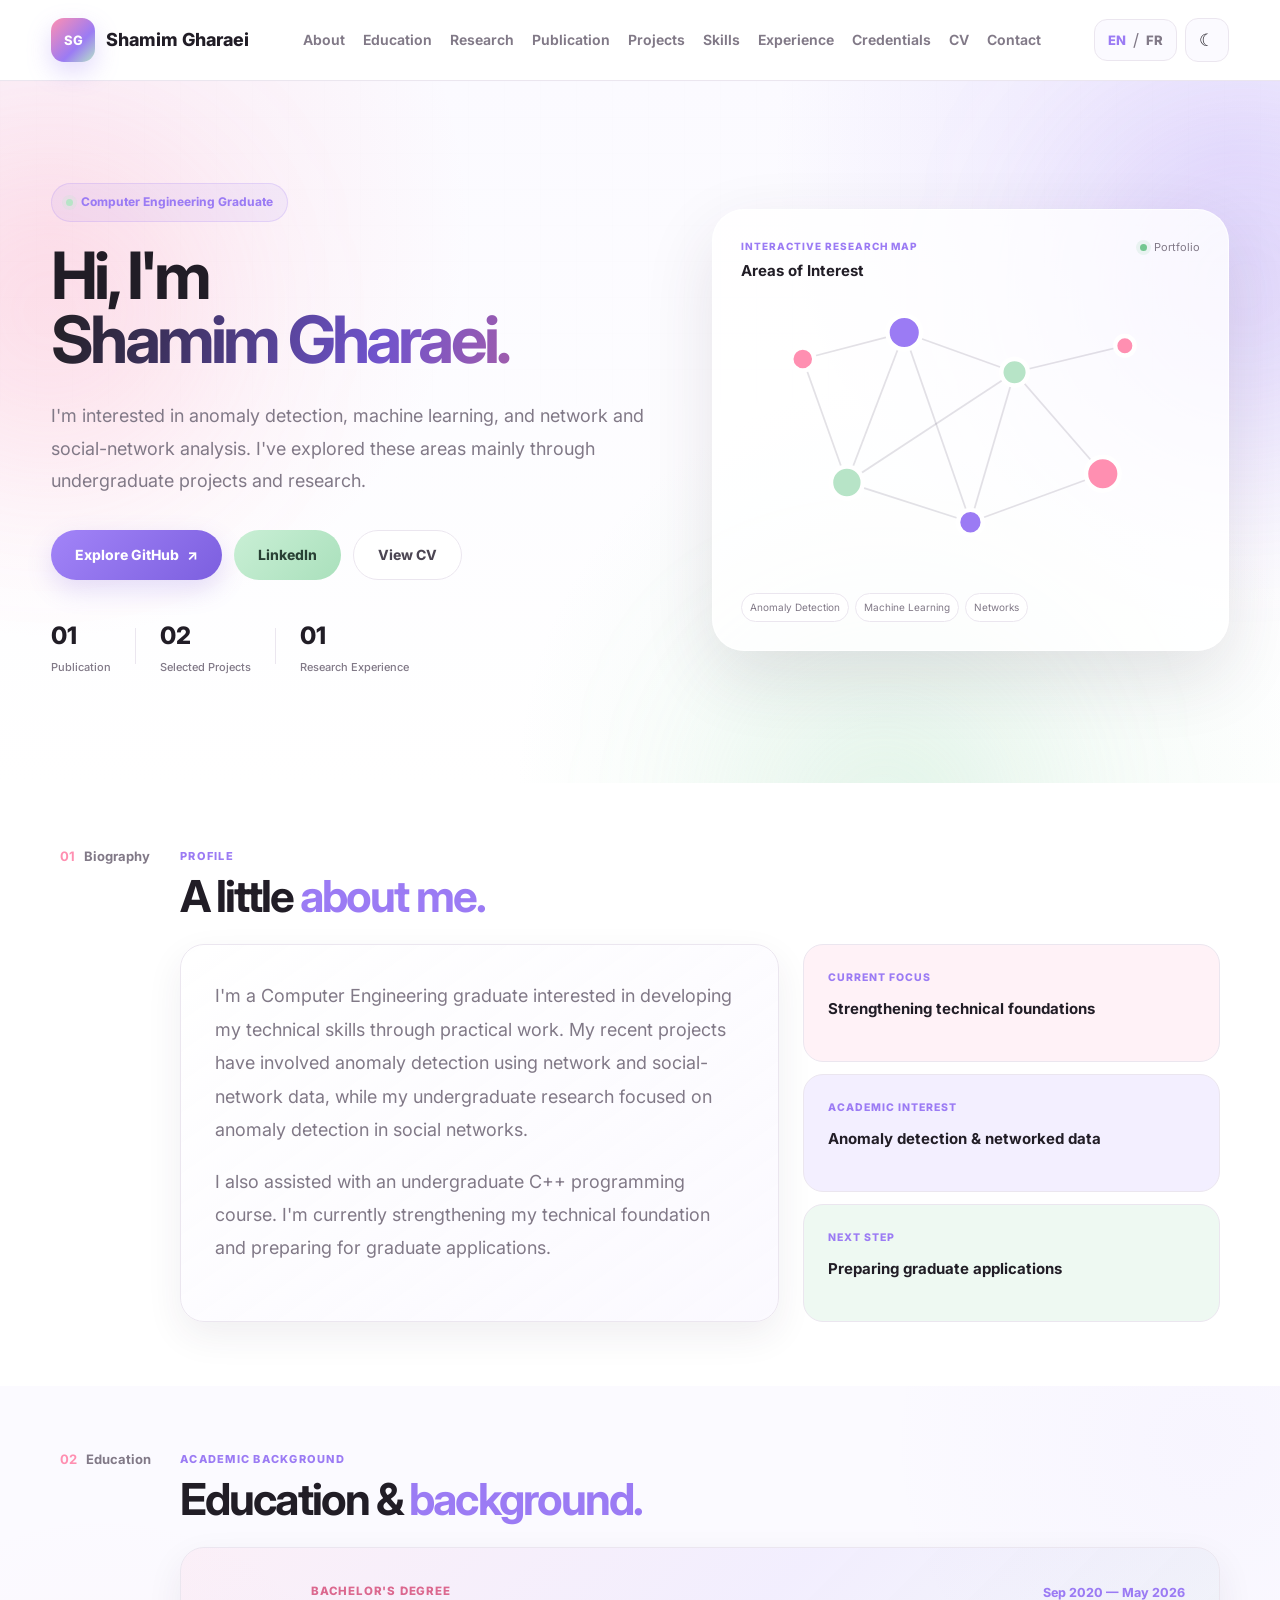
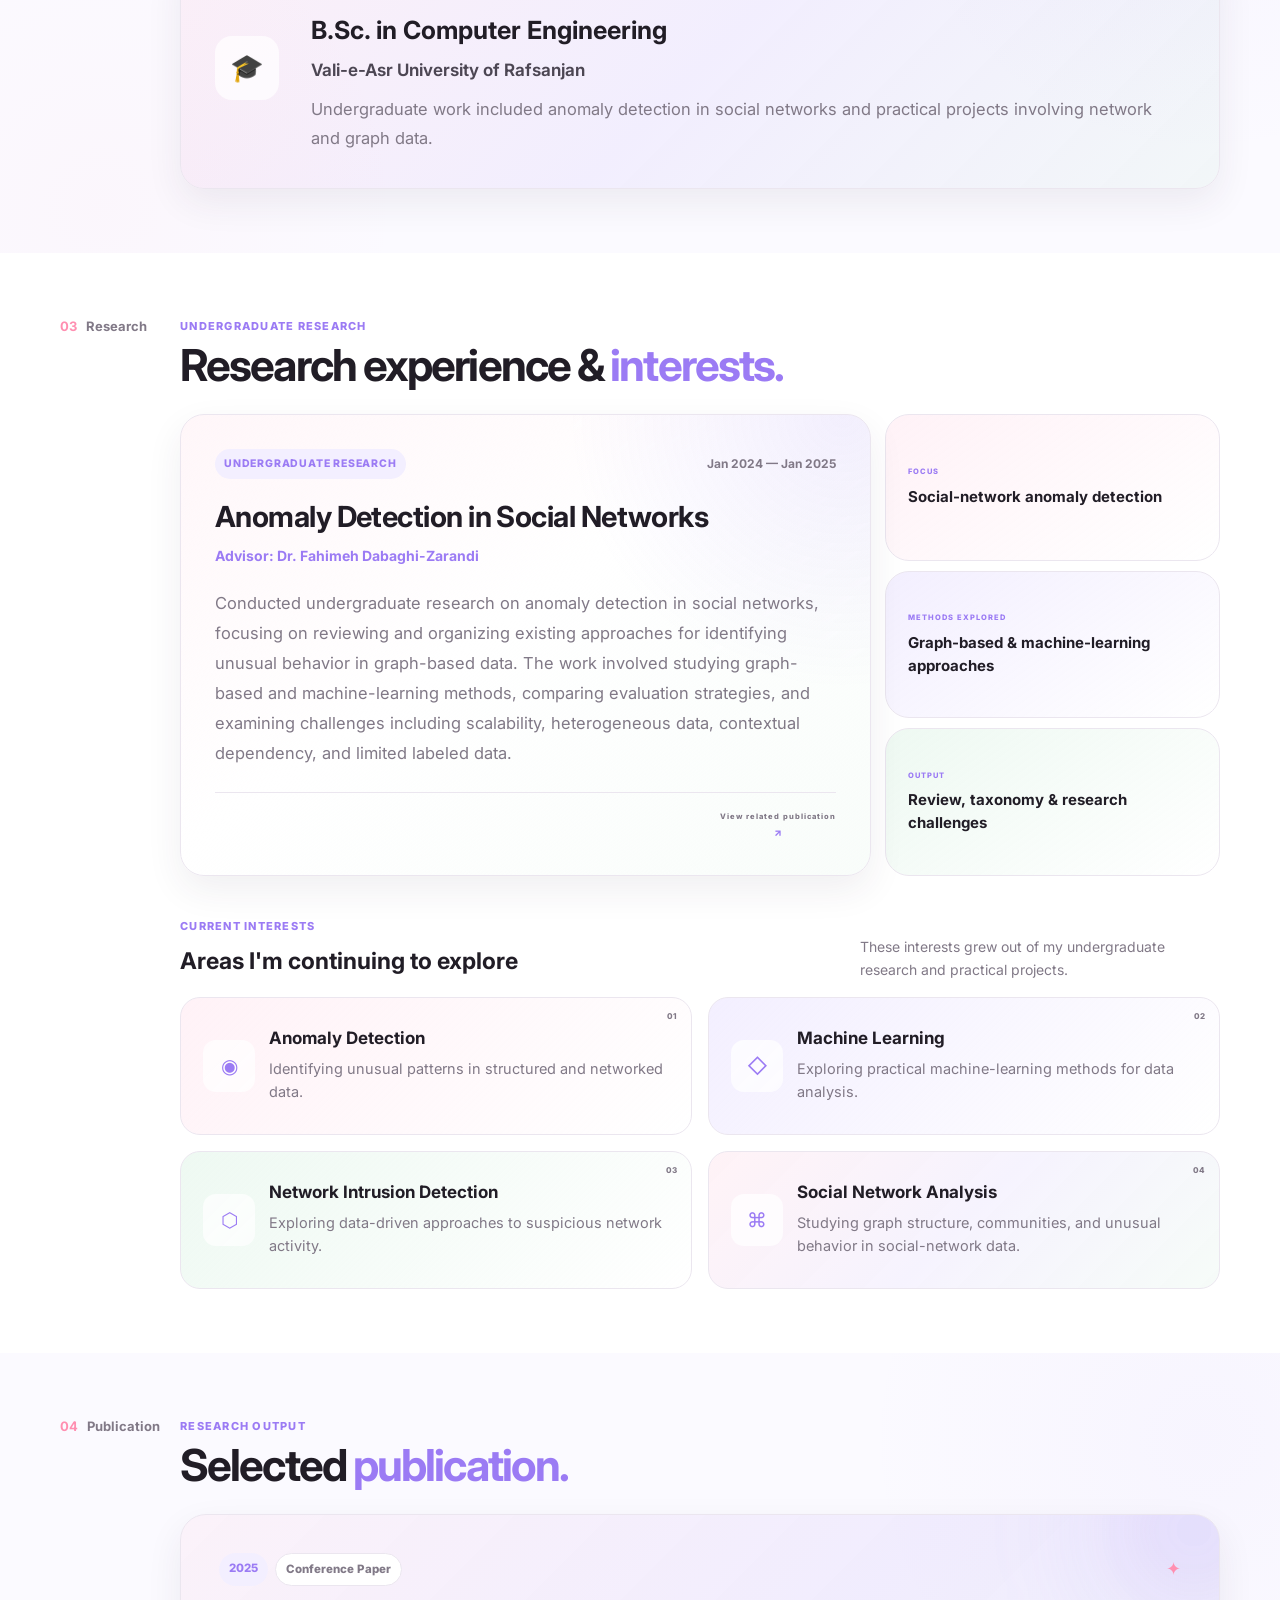
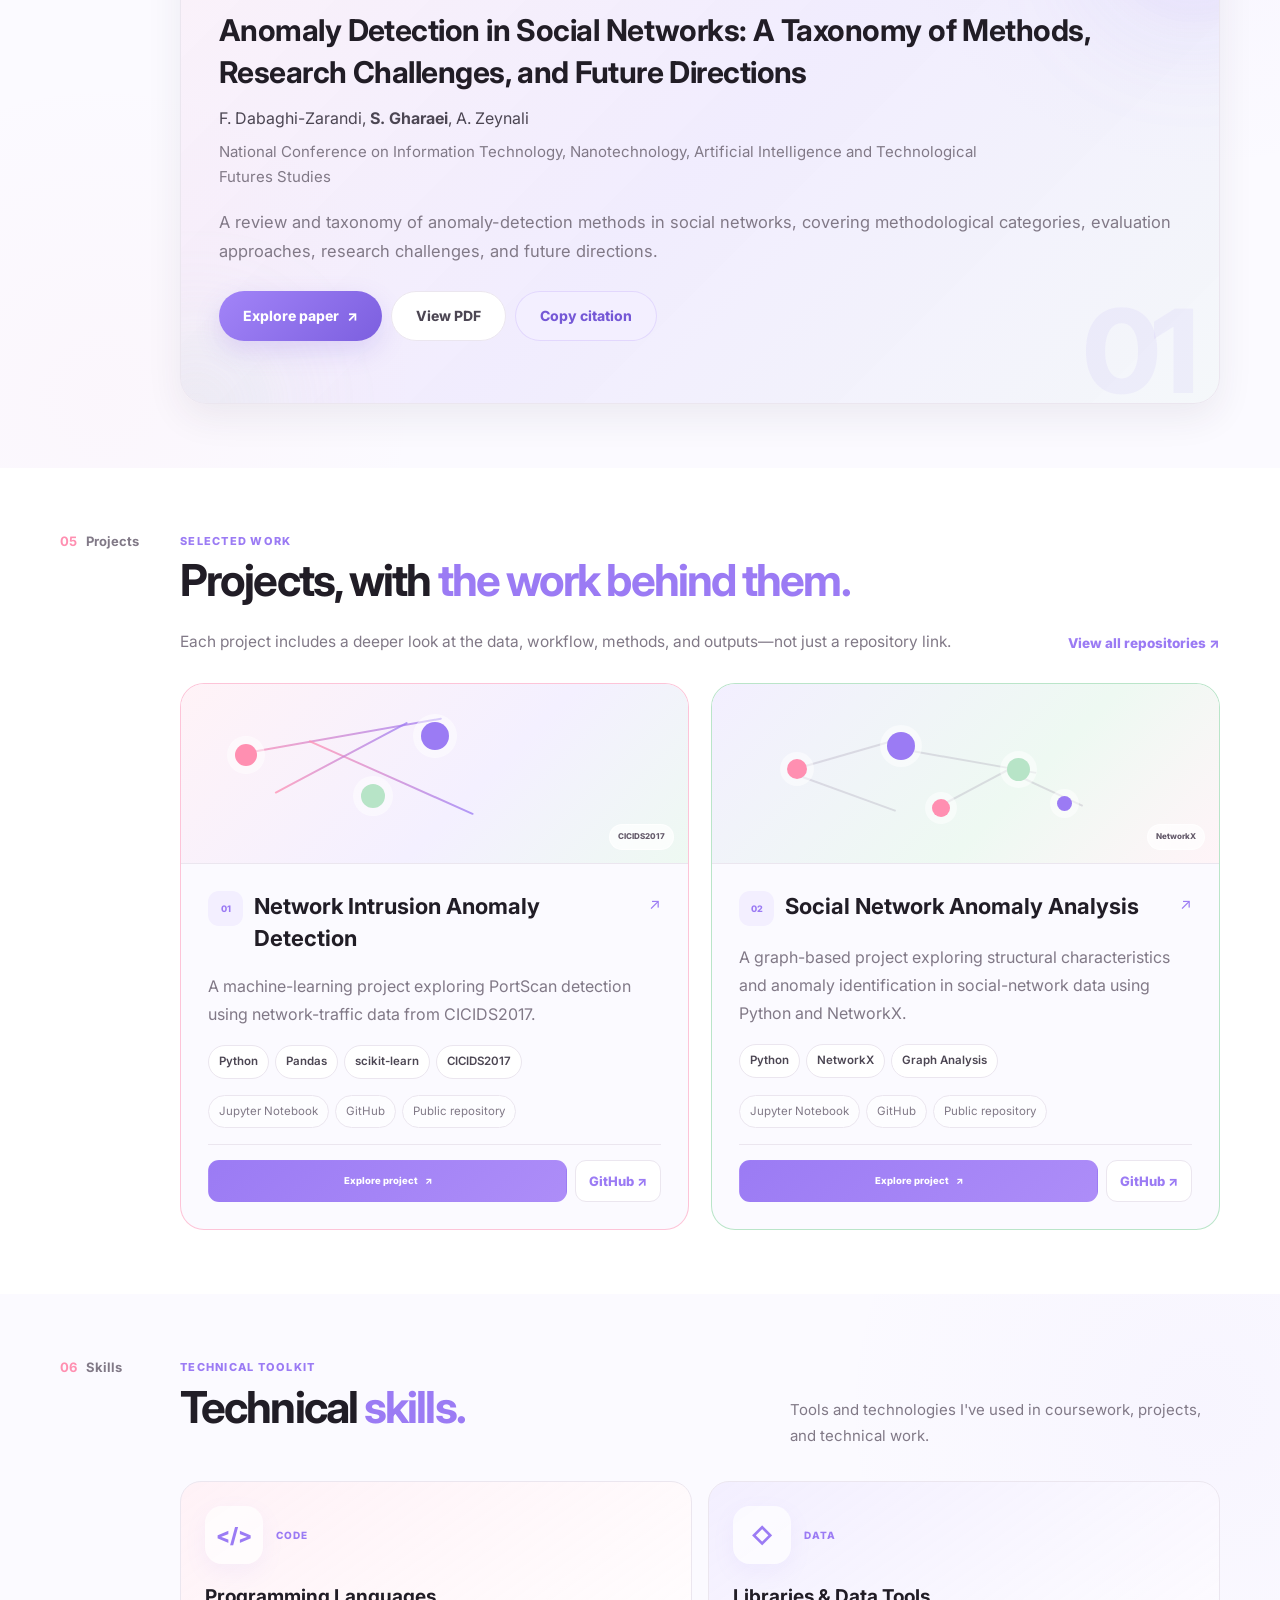
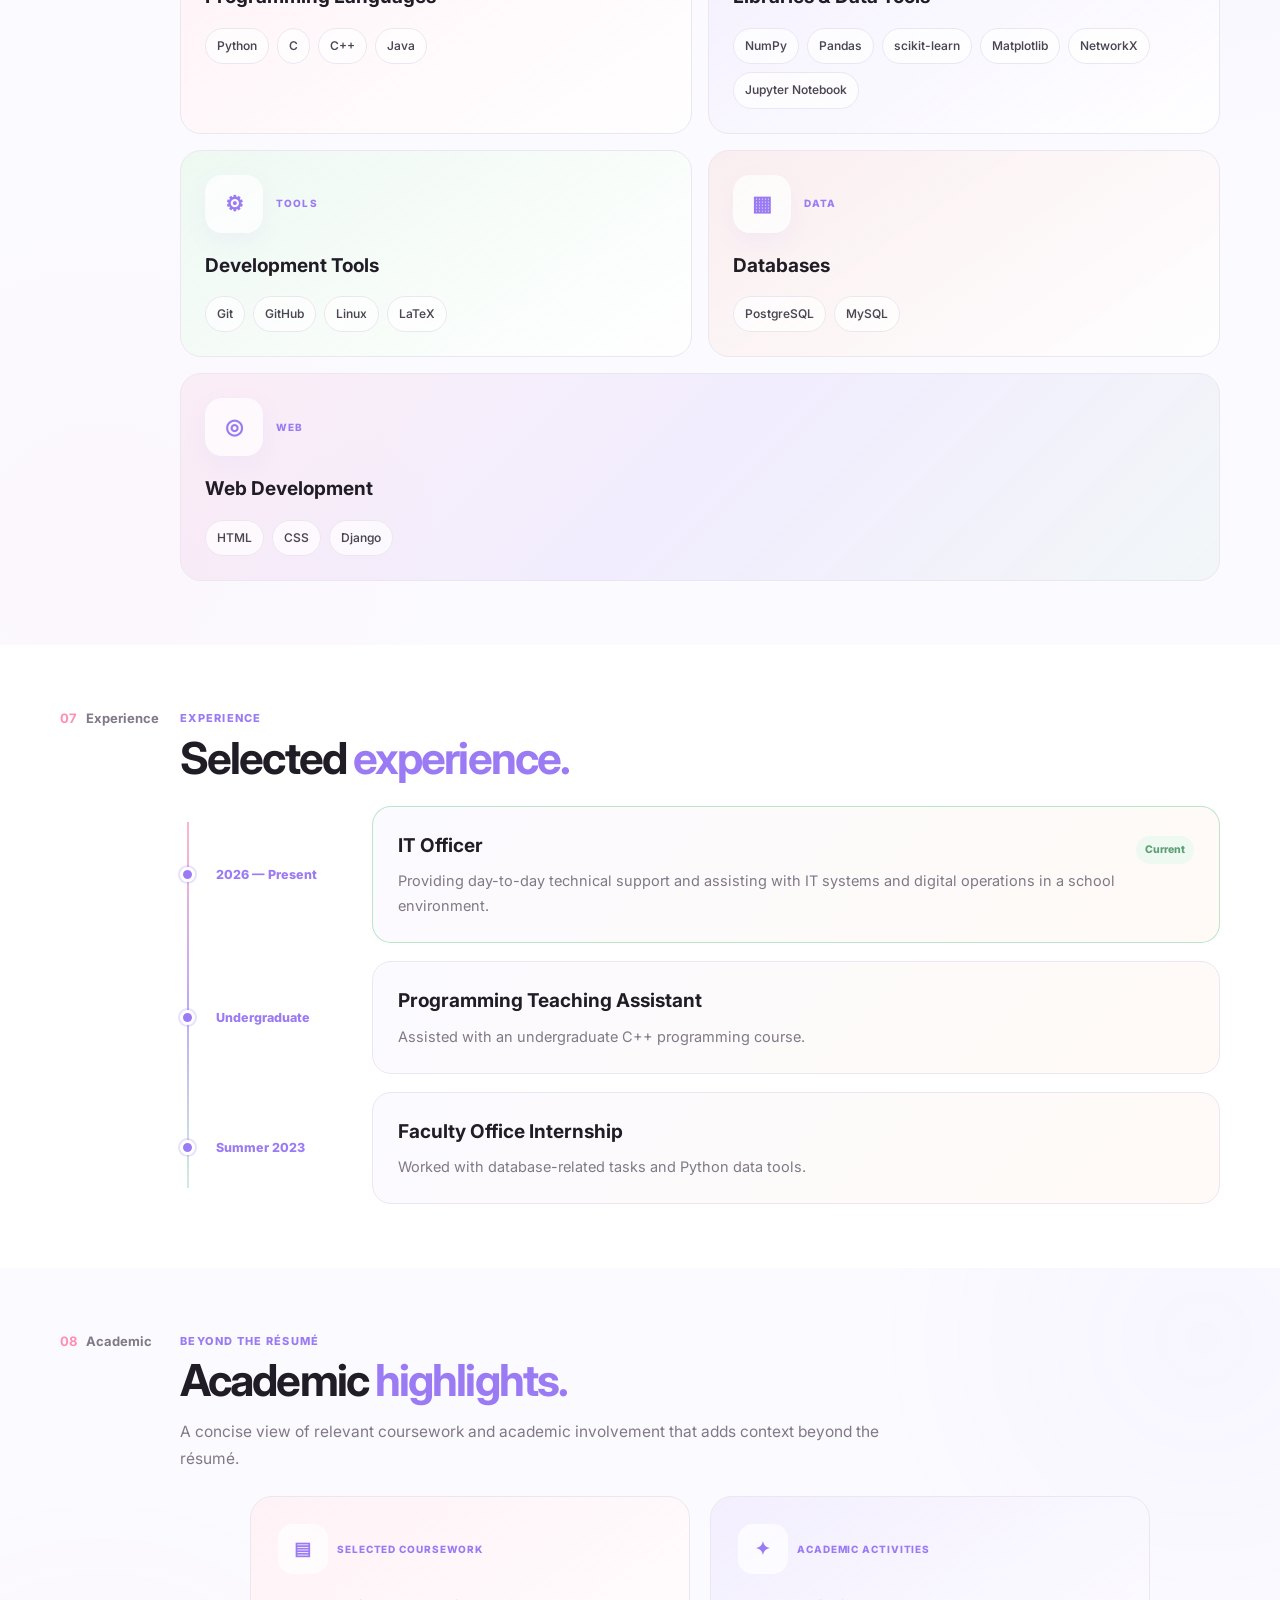
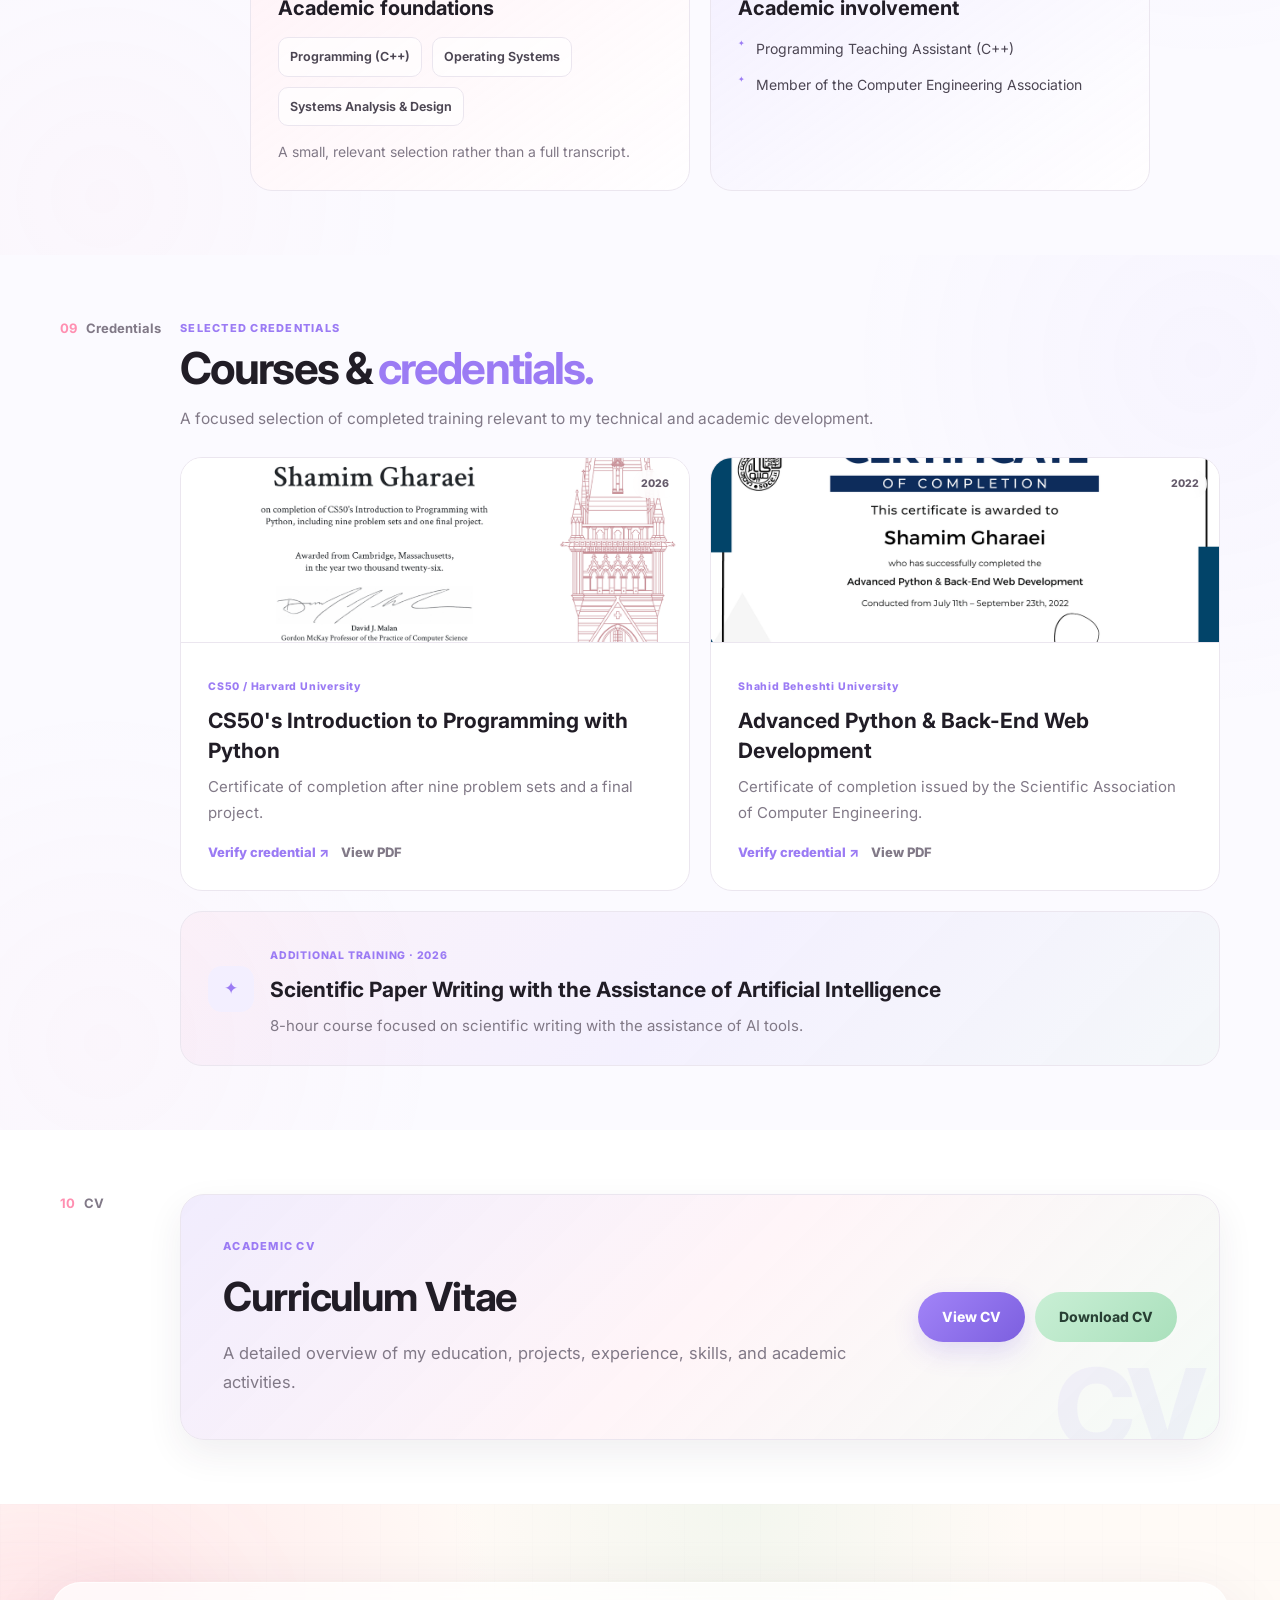
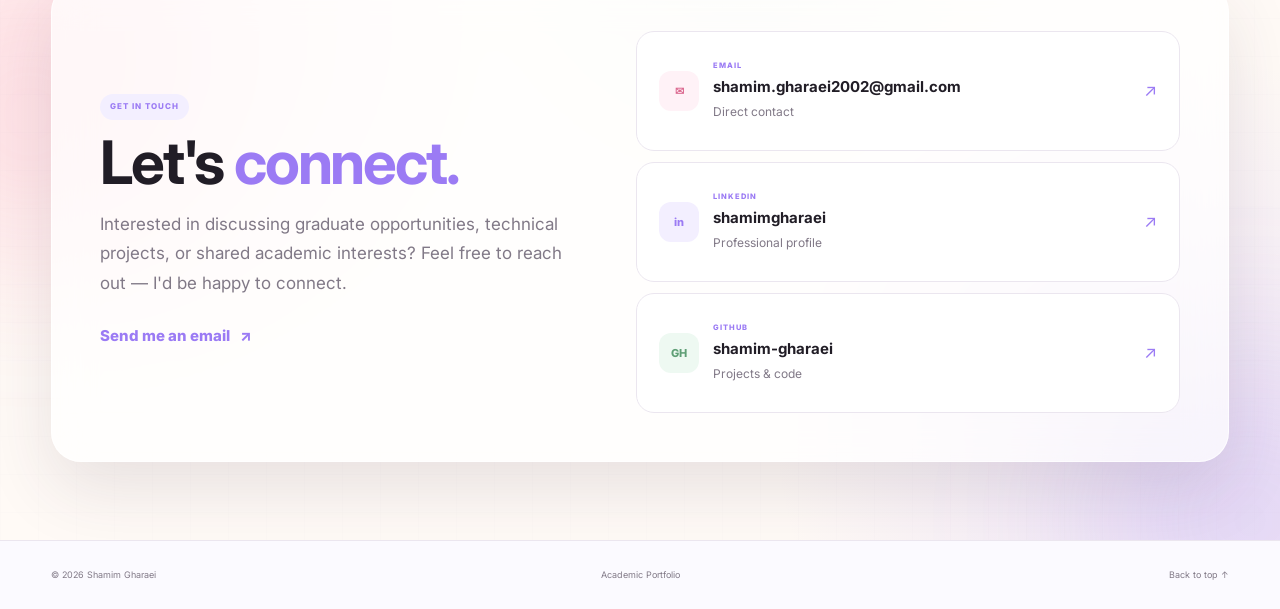
==== commit 7ad17c10: "Add files via upload" ====
--- a/index.html
+++ b/index.html
@@ -277,12 +277,8 @@
                  data-fr="J'ai mené un travail de recherche de premier cycle sur la détection d'anomalies dans les réseaux sociaux, centré sur l'étude et l'organisation des approches existantes pour identifier des comportements inhabituels dans des données sous forme de graphes. Le travail a inclus l'étude de méthodes fondées sur les graphes et l'apprentissage automatique, la comparaison de stratégies d'évaluation et l'analyse de défis tels que le passage à l'échelle, l'hétérogénéité des données, la dépendance au contexte et le manque de données étiquetées.">
                 Conducted undergraduate research on anomaly detection in social networks, focusing on reviewing and organizing existing approaches for identifying unusual behavior in graph-based data. The work involved studying graph-based and machine-learning methods, comparing evaluation strategies, and examining challenges including scalability, heterogeneous data, contextual dependency, and limited labeled data.
               </p>
-              <div class="research-outcome">
-                <div>
-                  <span data-en="RESEARCH OUTCOME" data-fr="RÉSULTAT DE RECHERCHE">RESEARCH OUTCOME</span>
-                  <strong data-en="Conference paper published in 2025" data-fr="Article de conférence publié en 2025">Conference paper published in 2025</strong>
-                </div>
-                <button type="button" class="text-button" data-open-paper><span data-en="Explore publication" data-fr="Explorer la publication">Explore publication</span> ↗</button>
+              <div class="research-outcome research-outcome-simple">
+                <button type="button" class="text-button" data-open-paper><span data-en="View related publication" data-fr="Voir la publication associée">View related publication</span> ↗</button>
               </div>
             </div>
 
@@ -569,7 +565,7 @@
       </div>
     </section>
 
-    <!-- ACADEMIC SNAPSHOT -->
+    <!-- ACADEMIC HIGHLIGHTS -->
     <section id="academic" class="section section-tint academic-snapshot-section">
       <div class="container section-layout">
         <aside class="section-index"><span>08</span><span data-en="Academic" data-fr="Académique">Academic</span></aside>
@@ -578,11 +574,11 @@
           <p class="eyebrow" data-en="BEYOND THE RÉSUMÉ" data-fr="AU-DELÀ DU CV">BEYOND THE RÉSUMÉ</p>
           <h2 class="section-title">
             <span data-en="Academic" data-fr="Repères">Academic</span>
-            <span class="accent-text" data-en="snapshot." data-fr="académiques.">snapshot.</span>
+            <span class="accent-text" data-en="highlights." data-fr="académiques.">highlights.</span>
           </h2>
-          <p class="snapshot-intro" data-en="A compact view of coursework, academic involvement, and recent milestones that add context beyond job titles and links." data-fr="Un aperçu concis des cours, de l'implication académique et des étapes récentes qui ajoutent du contexte au-delà des intitulés de poste et des liens.">A compact view of coursework, academic involvement, and recent milestones that add context beyond job titles and links.</p>
-
-          <div class="snapshot-grid">
+          <p class="snapshot-intro" data-en="A concise view of relevant coursework and academic involvement that adds context beyond the résumé." data-fr="Un aperçu concis des cours pertinents et de l'implication académique qui complète le CV.">A concise view of relevant coursework and academic involvement that adds context beyond the résumé.</p>
+
+          <div class="snapshot-grid snapshot-grid-two">
             <article class="snapshot-card snapshot-coursework">
               <div class="snapshot-card-head"><span class="snapshot-icon">▤</span><span data-en="SELECTED COURSEWORK" data-fr="COURS SÉLECTIONNÉS">SELECTED COURSEWORK</span></div>
               <h3 data-en="Academic foundations" data-fr="Bases académiques">Academic foundations</h3>
@@ -596,22 +592,11 @@
 
             <article class="snapshot-card snapshot-activities">
               <div class="snapshot-card-head"><span class="snapshot-icon">✦</span><span data-en="ACADEMIC ACTIVITIES" data-fr="ACTIVITÉS ACADÉMIQUES">ACADEMIC ACTIVITIES</span></div>
-              <h3 data-en="Ways I've been involved" data-fr="Mes formes d'implication">Ways I've been involved</h3>
+              <h3 data-en="Academic involvement" data-fr="Implication académique">Academic involvement</h3>
               <ul class="activity-list">
-                <li data-en="Undergraduate research in social-network anomaly detection" data-fr="Recherche de premier cycle sur la détection d'anomalies dans les réseaux sociaux">Undergraduate research in social-network anomaly detection</li>
                 <li data-en="Programming Teaching Assistant (C++)" data-fr="Assistante d'enseignement en programmation (C++)">Programming Teaching Assistant (C++)</li>
                 <li data-en="Member of the Computer Engineering Association" data-fr="Membre de l'association de génie informatique">Member of the Computer Engineering Association</li>
               </ul>
-            </article>
-
-            <article class="snapshot-card snapshot-milestones">
-              <div class="snapshot-card-head"><span class="snapshot-icon">◎</span><span data-en="RECENT MILESTONES" data-fr="ÉTAPES RÉCENTES">RECENT MILESTONES</span></div>
-              <h3 data-en="A few points in the journey" data-fr="Quelques étapes du parcours">A few points in the journey</h3>
-              <div class="milestone-list">
-                <div><time>2026</time><span data-en="Completed CS50's Introduction to Programming with Python" data-fr="Achèvement de CS50's Introduction to Programming with Python">Completed CS50's Introduction to Programming with Python</span></div>
-                <div><time>2025</time><span data-en="Conference paper on anomaly detection in social networks" data-fr="Article de conférence sur la détection d'anomalies dans les réseaux sociaux">Conference paper on anomaly detection in social networks</span></div>
-                <div><time>2024–25</time><span data-en="Undergraduate research in social-network anomaly detection" data-fr="Recherche de premier cycle sur la détection d'anomalies dans les réseaux sociaux">Undergraduate research in social-network anomaly detection</span></div>
-              </div>
             </article>
           </div>
         </div>
--- a/style.css
+++ b/style.css
@@ -1209,3 +1209,85 @@
   .timeline-item { grid-template-columns: 1fr; }
   .timeline-dot { display: none; }
 }
+
+/* === FINAL BALANCE PASS: centered layout, calmer scale, clearer skills === */
+@media (min-width: 941px) {
+  .container { width: min(1240px, 92%); }
+  .section { padding: 64px 0; }
+  .section-layout {
+    grid-template-columns: 92px minmax(0, 1040px);
+    justify-content: center;
+    gap: 28px;
+  }
+  .section-content {
+    width: 100%;
+    max-width: 1040px;
+    margin-inline: auto;
+  }
+  .section-index { font-size: 13px; }
+  .section-title { font-size: clamp(44px, 3.2vw, 52px); margin-bottom: 24px; }
+  .section-subtitle,
+  .snapshot-intro,
+  .credentials-intro { font-size: 15.5px; line-height: 1.72; }
+
+  /* Research interests: centered, balanced cards */
+  .interest-grid { gap: 16px; }
+  .interest-card { min-height: 138px; padding: 22px; }
+  .interest-symbol { width: 52px; height: 52px; font-size: 20px; }
+  .interest-card strong { font-size: 17px; }
+  .interest-card p { font-size: 14.5px; }
+
+  /* Skills: keep the whole block centered and make icons visibly intentional */
+  .skills-heading {
+    align-items: flex-end;
+    gap: 36px;
+    margin-bottom: 26px;
+  }
+  .skills-heading > div { flex: 1; }
+  .skills-note { max-width: 430px; font-size: 15px; line-height: 1.7; }
+  .skills-grid { gap: 16px; }
+  .skill-card { min-height: 170px; padding: 24px; }
+  .skill-wide { min-height: 145px; }
+  .skill-topline { gap: 13px; }
+  .skill-icon {
+    width: 58px;
+    height: 58px;
+    border-radius: 17px;
+    font-size: 21px;
+    box-shadow: 0 8px 22px rgba(155,123,244,.08);
+  }
+  .skill-kicker { font-size: 10px; letter-spacing: 1.15px; }
+  .skill-card h3 { margin: 17px 0 14px; font-size: 19px; }
+  .skill-tags { gap: 8px; }
+  .skill-tags span { font-size: 12px; padding: 7px 11px; }
+
+  /* Academic highlights: no repeated research/publication timeline */
+  .snapshot-intro { max-width: 760px; }
+  .snapshot-grid-two {
+    grid-template-columns: repeat(2, minmax(0, 1fr));
+    max-width: 900px;
+    margin-inline: auto;
+    gap: 20px;
+  }
+  .snapshot-grid-two .snapshot-card { min-height: 250px; padding: 27px; }
+  .snapshot-grid-two .snapshot-icon { width: 50px; height: 50px; font-size: 18px; border-radius: 15px; }
+  .snapshot-grid-two .snapshot-card-head { font-size: 10px; }
+  .snapshot-grid-two .snapshot-card h3 { font-size: 20px; margin: 20px 0 15px; }
+  .snapshot-grid-two .coursework-list span { font-size: 12.5px; padding: 8px 11px; }
+  .snapshot-grid-two .snapshot-card p,
+  .snapshot-grid-two .activity-list li { font-size: 14px; line-height: 1.65; }
+
+  /* Experience: slightly calmer than previous oversized pass */
+  .timeline-item { grid-template-columns: 16px 136px minmax(0,1fr); gap: 20px; }
+  .timeline-date { font-size: 12.5px; }
+  .timeline-card { padding: 23px 25px; }
+  .timeline-card h3 { font-size: 19px; }
+  .timeline-card p { font-size: 14.5px; }
+}
+
+@media (max-width: 940px) {
+  .snapshot-grid-two { grid-template-columns: 1fr; max-width: none; }
+  .skill-icon { width: 52px; height: 52px; font-size: 19px; }
+}
+.research-outcome-simple { justify-content: flex-end; }
+.research-outcome-simple .text-button { margin-left: auto; }
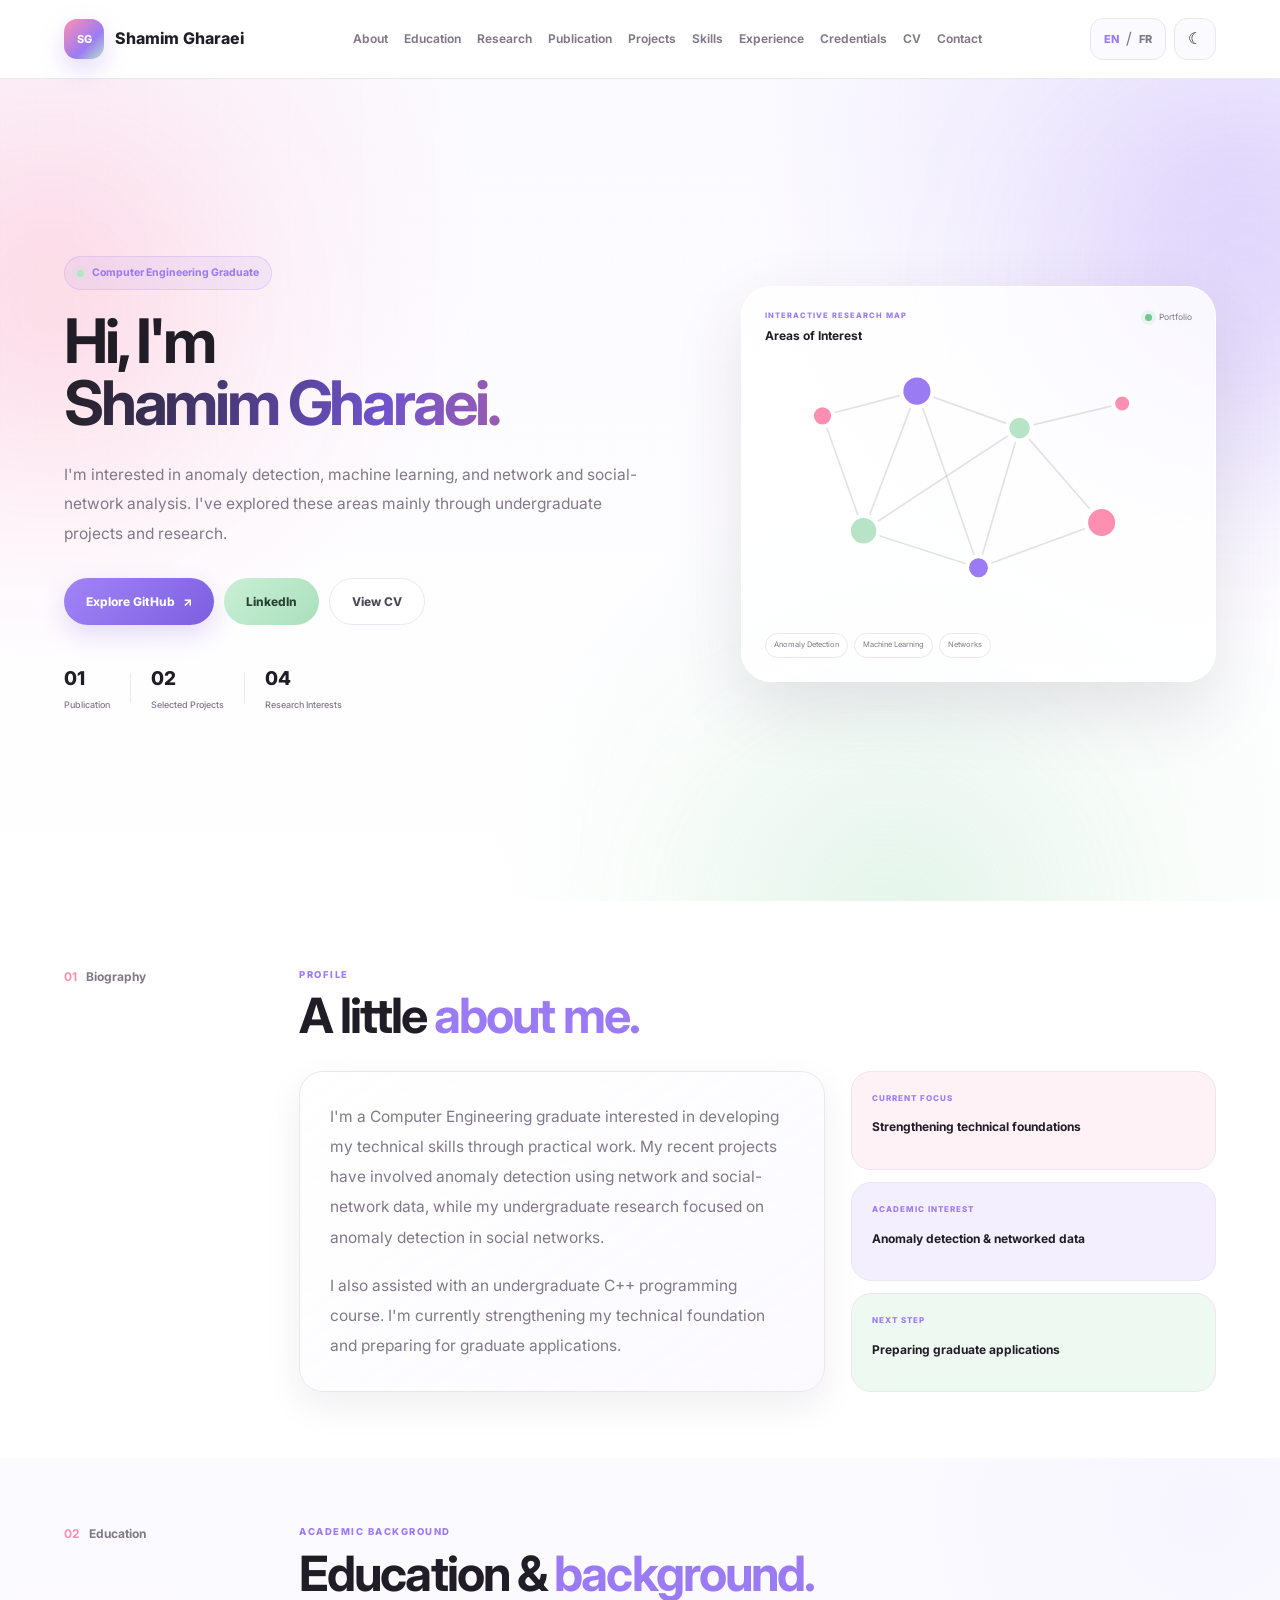
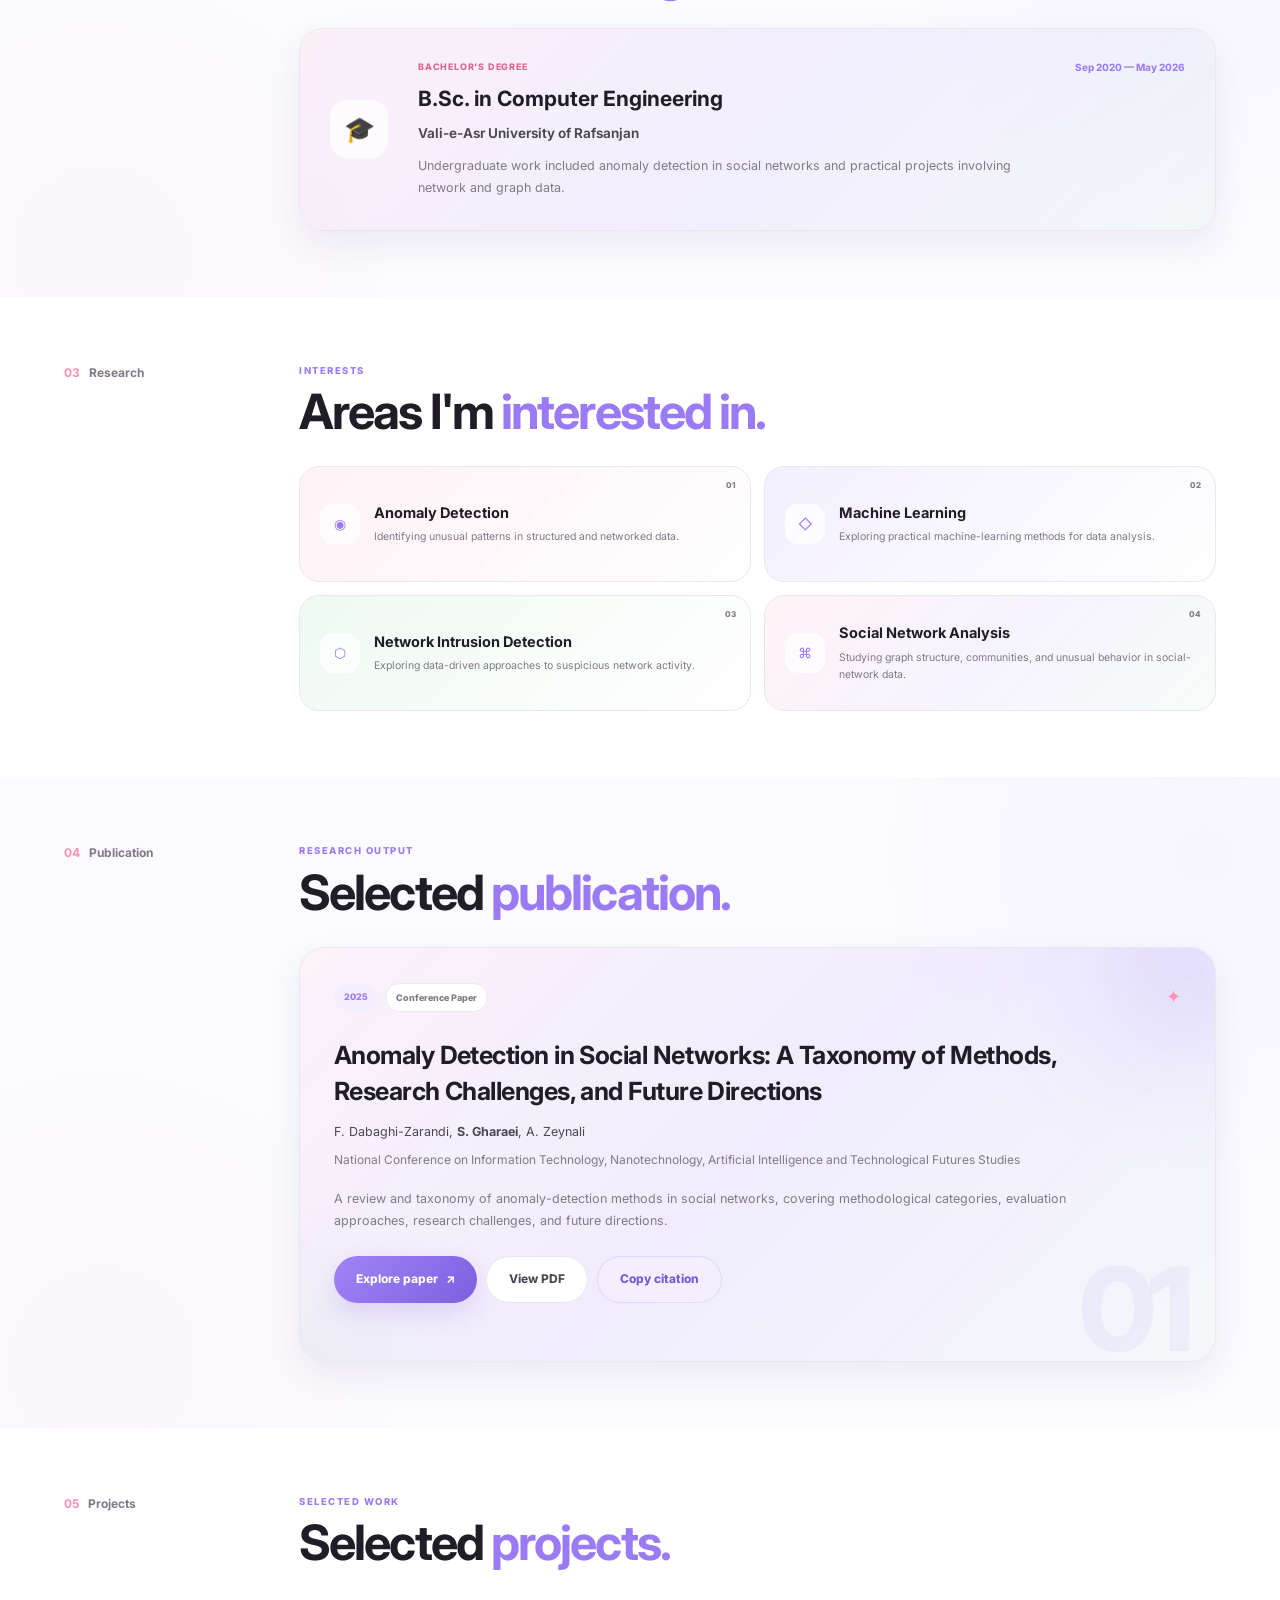
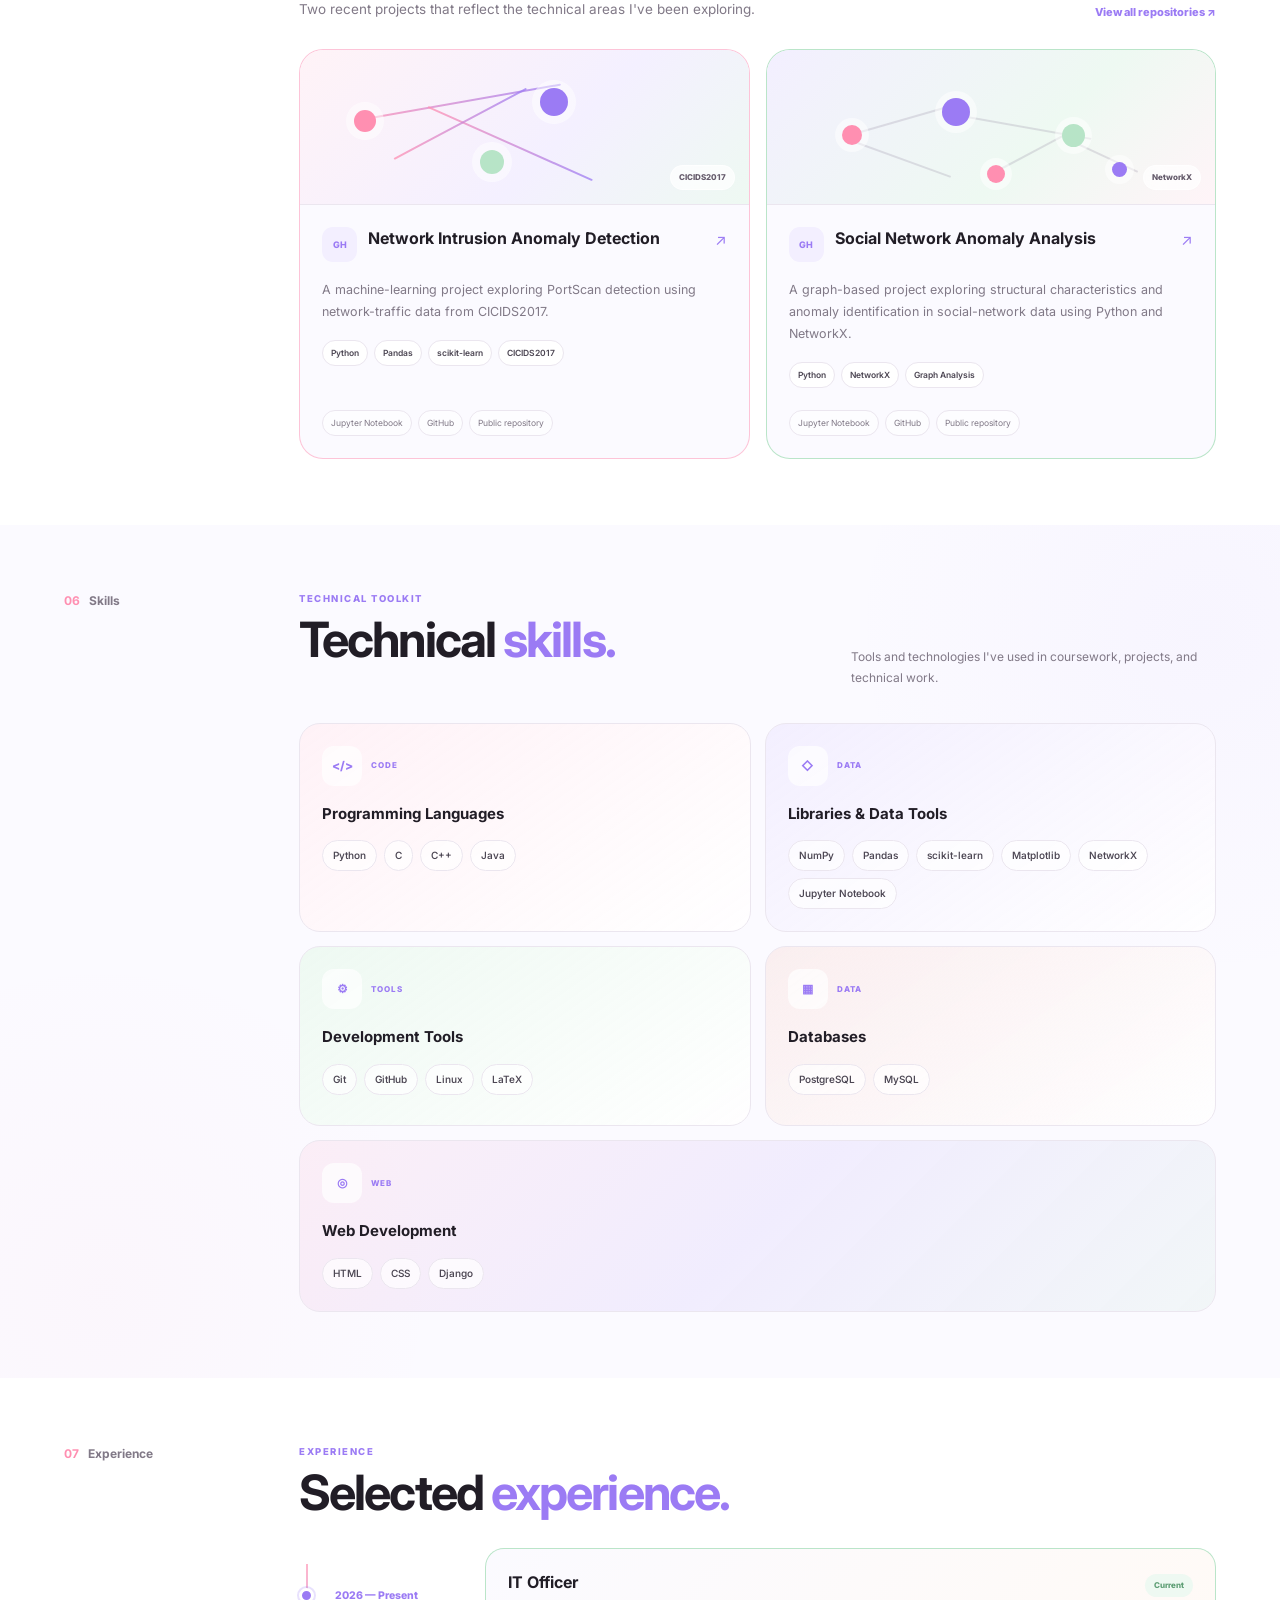
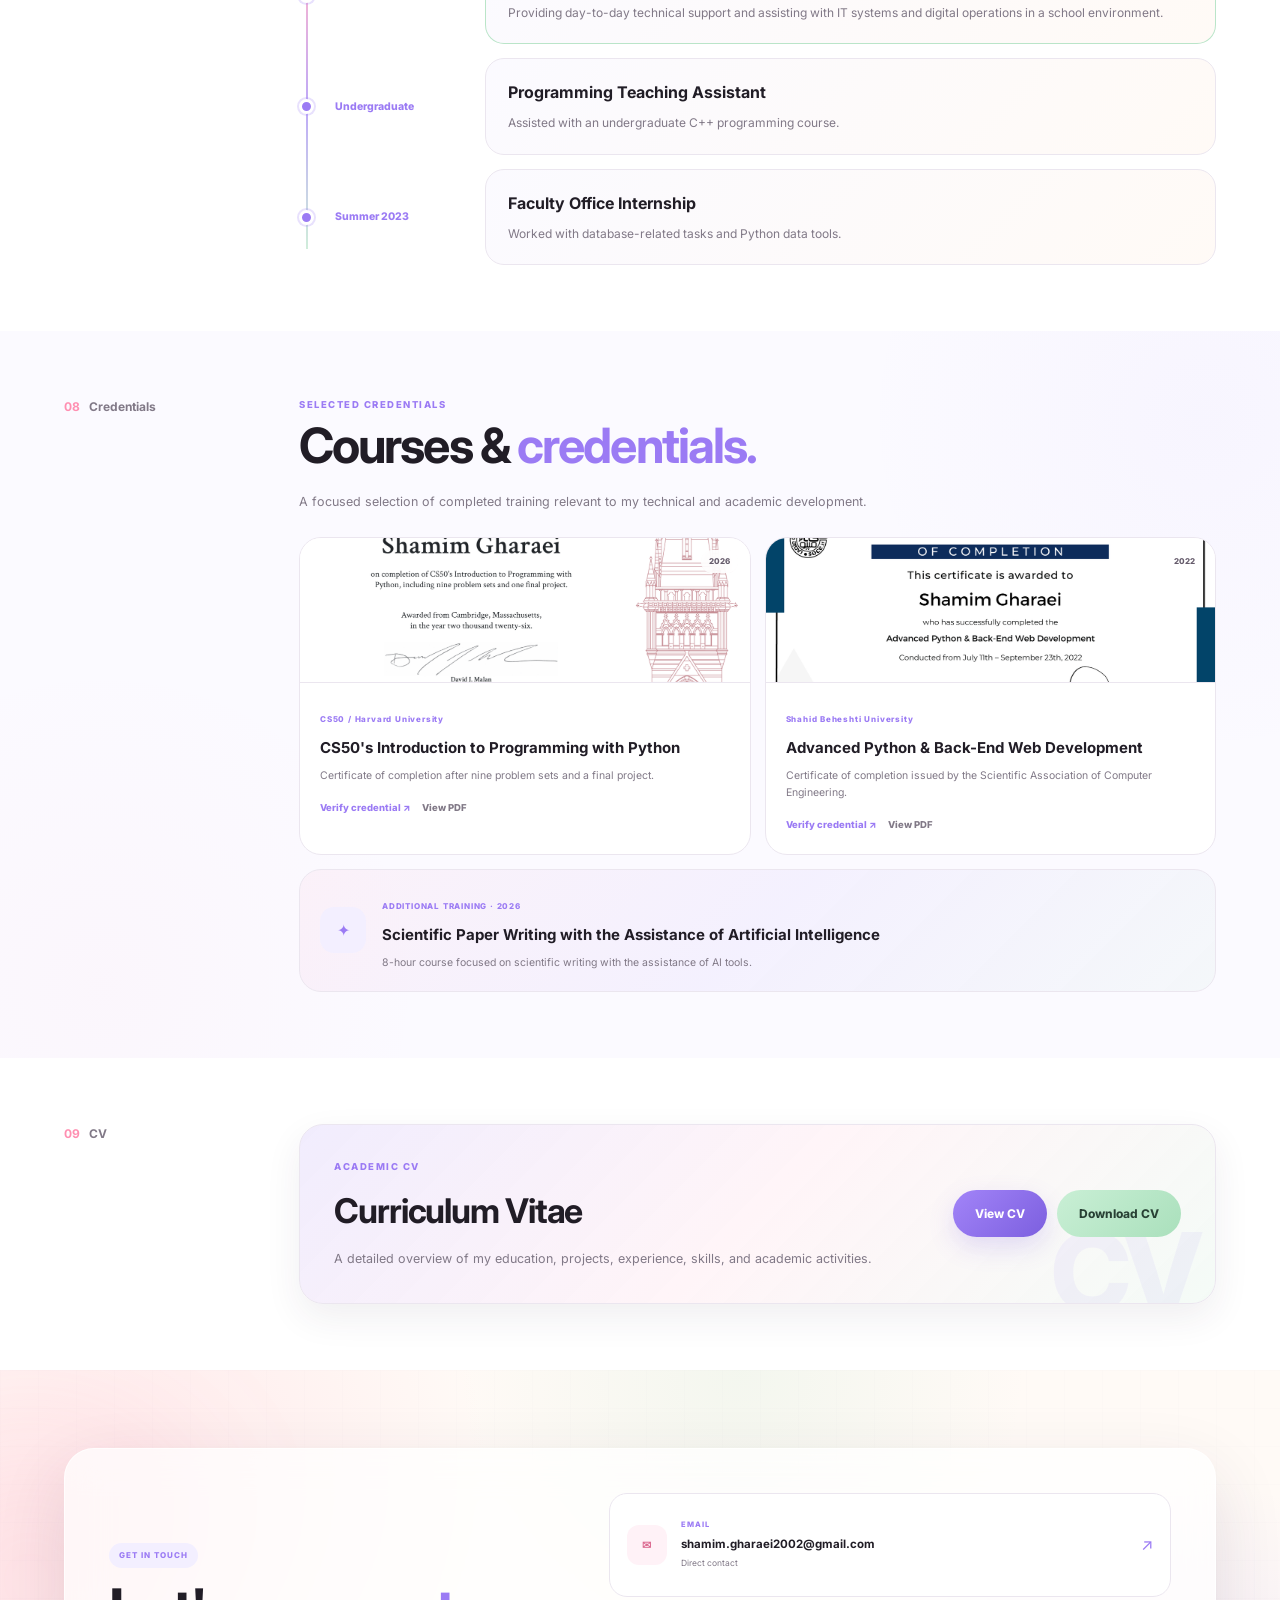
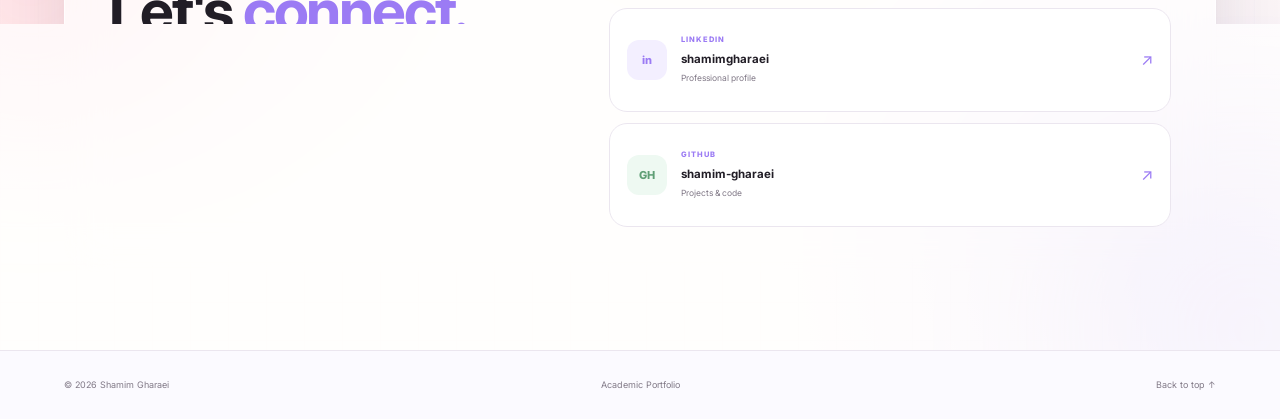
==== commit ad9ff025: "Add files via upload" ====
--- a/index.html
+++ b/index.html
@@ -4,7 +4,7 @@
   <meta charset="UTF-8">
   <meta name="viewport" content="width=device-width, initial-scale=1.0">
   <title>Shamim Gharaei | Academic Portfolio</title>
-  <meta name="description" content="Academic portfolio of Shamim Gharaei, Computer Engineering graduate, featuring undergraduate research, project deep dives, publication, technical skills, experience, and selected credentials.">
+  <meta name="description" content="Academic portfolio of Shamim Gharaei, Computer Engineering graduate, featuring research interests, projects, publication, experience, and selected credentials.">
   <meta name="theme-color" content="#9b7bf4">
   <meta property="og:title" content="Shamim Gharaei | Academic Portfolio">
   <meta property="og:description" content="Computer Engineering graduate interested in anomaly detection, machine learning, and network and social-network analysis.">
@@ -12,29 +12,6 @@
   <meta property="og:url" content="https://shamim-gharaei.github.io/">
   <meta name="twitter:card" content="summary">
   <link rel="canonical" href="https://shamim-gharaei.github.io/">
-
-  <script type="application/ld+json">
-  {
-    "@context": "https://schema.org",
-    "@type": "Person",
-    "name": "Shamim Gharaei",
-    "url": "https://shamim-gharaei.github.io/",
-    "sameAs": [
-      "https://github.com/shamim-gharaei",
-      "https://www.linkedin.com/in/shamimgharaei"
-    ],
-    "alumniOf": {
-      "@type": "CollegeOrUniversity",
-      "name": "Vali-e-Asr University of Rafsanjan"
-    },
-    "knowsAbout": [
-      "Anomaly Detection",
-      "Machine Learning",
-      "Network Intrusion Detection",
-      "Social Network Analysis"
-    ]
-  }
-  </script>
 
   <link rel="preconnect" href="https://fonts.googleapis.com">
   <link rel="preconnect" href="https://fonts.gstatic.com" crossorigin>
@@ -125,7 +102,7 @@
             <div class="stat-divider"></div>
             <div class="stat"><strong>02</strong><span data-en="Selected Projects" data-fr="Projets sélectionnés">Selected Projects</span></div>
             <div class="stat-divider"></div>
-            <div class="stat"><strong>01</strong><span data-en="Research Experience" data-fr="Expérience de recherche">Research Experience</span></div>
+            <div class="stat"><strong>04</strong><span data-en="Research Interests" data-fr="Axes d'intérêt">Research Interests</span></div>
           </div>
         </div>
 
@@ -253,58 +230,16 @@
     </section>
 
     <!-- RESEARCH -->
-    <section id="research" class="section section-white research-section">
-      <div class="container section-layout">
-        <aside class="section-index"><span>03</span><span data-en="Research" data-fr="Recherche">Research</span></aside>
-
-        <div class="section-content reveal">
-          <p class="eyebrow" data-en="UNDERGRADUATE RESEARCH" data-fr="RECHERCHE DE PREMIER CYCLE">UNDERGRADUATE RESEARCH</p>
+    <section id="research" class="section section-white">
+      <div class="container section-layout">
+        <aside class="section-index"><span>03</span><span data-en="Research" data-fr="Intérêts">Research</span></aside>
+
+        <div class="section-content reveal">
+          <p class="eyebrow" data-en="INTERESTS" data-fr="INTÉRÊTS">INTERESTS</p>
           <h2 class="section-title">
-            <span data-en="Research experience &" data-fr="Expérience de recherche &">Research experience &</span>
-            <span class="accent-text" data-en="interests." data-fr="centres d'intérêt.">interests.</span>
+            <span data-en="Areas I'm" data-fr="Domaines qui">Areas I'm</span>
+            <span class="accent-text" data-en="interested in." data-fr="m'intéressent.">interested in.</span>
           </h2>
-
-          <article class="research-experience-card">
-            <div class="research-exp-main">
-              <div class="research-exp-top">
-                <span class="research-exp-badge" data-en="UNDERGRADUATE RESEARCH" data-fr="RECHERCHE DE PREMIER CYCLE">UNDERGRADUATE RESEARCH</span>
-                <span class="research-exp-date">Jan 2024 — Jan 2025</span>
-              </div>
-              <h3>Anomaly Detection in Social Networks</h3>
-              <p class="research-advisor"><span data-en="Advisor" data-fr="Superviseure">Advisor</span>: Dr. Fahimeh Dabaghi-Zarandi</p>
-              <p class="research-exp-description"
-                 data-en="Conducted undergraduate research on anomaly detection in social networks, focusing on reviewing and organizing existing approaches for identifying unusual behavior in graph-based data. The work involved studying graph-based and machine-learning methods, comparing evaluation strategies, and examining challenges including scalability, heterogeneous data, contextual dependency, and limited labeled data."
-                 data-fr="J'ai mené un travail de recherche de premier cycle sur la détection d'anomalies dans les réseaux sociaux, centré sur l'étude et l'organisation des approches existantes pour identifier des comportements inhabituels dans des données sous forme de graphes. Le travail a inclus l'étude de méthodes fondées sur les graphes et l'apprentissage automatique, la comparaison de stratégies d'évaluation et l'analyse de défis tels que le passage à l'échelle, l'hétérogénéité des données, la dépendance au contexte et le manque de données étiquetées.">
-                Conducted undergraduate research on anomaly detection in social networks, focusing on reviewing and organizing existing approaches for identifying unusual behavior in graph-based data. The work involved studying graph-based and machine-learning methods, comparing evaluation strategies, and examining challenges including scalability, heterogeneous data, contextual dependency, and limited labeled data.
-              </p>
-              <div class="research-outcome research-outcome-simple">
-                <button type="button" class="text-button" data-open-paper><span data-en="View related publication" data-fr="Voir la publication associée">View related publication</span> ↗</button>
-              </div>
-            </div>
-
-            <div class="research-exp-side">
-              <div class="research-fact research-fact-pink">
-                <span data-en="FOCUS" data-fr="SUJET">FOCUS</span>
-                <strong data-en="Social-network anomaly detection" data-fr="Détection d'anomalies dans les réseaux sociaux">Social-network anomaly detection</strong>
-              </div>
-              <div class="research-fact research-fact-purple">
-                <span data-en="METHODS EXPLORED" data-fr="MÉTHODES ÉTUDIÉES">METHODS EXPLORED</span>
-                <strong data-en="Graph-based & machine-learning approaches" data-fr="Approches fondées sur les graphes et l'apprentissage automatique">Graph-based & machine-learning approaches</strong>
-              </div>
-              <div class="research-fact research-fact-green">
-                <span data-en="OUTPUT" data-fr="RÉSULTAT">OUTPUT</span>
-                <strong data-en="Review, taxonomy & research challenges" data-fr="Revue, taxonomie et défis de recherche">Review, taxonomy & research challenges</strong>
-              </div>
-            </div>
-          </article>
-
-          <div class="research-interests-heading">
-            <div>
-              <span class="mini-kicker" data-en="CURRENT INTERESTS" data-fr="INTÉRÊTS ACTUELS">CURRENT INTERESTS</span>
-              <h3 data-en="Areas I'm continuing to explore" data-fr="Domaines que je continue d'explorer">Areas I'm continuing to explore</h3>
-            </div>
-            <p data-en="These interests grew out of my undergraduate research and practical projects." data-fr="Ces centres d'intérêt se sont développés à partir de mes travaux de recherche de premier cycle et de mes projets pratiques.">These interests grew out of my undergraduate research and practical projects.</p>
-          </div>
 
           <div class="interest-grid">
             <article class="interest-card accent-pink">
@@ -405,16 +340,16 @@
             <div>
               <p class="eyebrow" data-en="SELECTED WORK" data-fr="PROJETS SÉLECTIONNÉS">SELECTED WORK</p>
               <h2 class="section-title">
-                <span data-en="Projects, with" data-fr="Des projets, avec">Projects, with</span>
-                <span class="accent-text" data-en="the work behind them." data-fr="le travail qui les accompagne.">the work behind them.</span>
+                <span data-en="Selected" data-fr="Projets">Selected</span>
+                <span class="accent-text" data-en="projects." data-fr="sélectionnés.">projects.</span>
               </h2>
-              <p class="section-subtitle" data-en="Each project includes a deeper look at the data, workflow, methods, and outputs—not just a repository link." data-fr="Chaque projet présente plus en détail les données, le flux de travail, les méthodes et les résultats — au-delà d'un simple lien vers le dépôt.">Each project includes a deeper look at the data, workflow, methods, and outputs—not just a repository link.</p>
+              <p class="section-subtitle" data-en="Two recent projects that reflect the technical areas I've been exploring." data-fr="Deux projets récents qui reflètent les domaines techniques que j'ai explorés.">Two recent projects that reflect the technical areas I've been exploring.</p>
             </div>
             <a href="https://github.com/shamim-gharaei?tab=repositories" target="_blank" rel="noopener noreferrer" class="repositories-link"><span data-en="View all repositories" data-fr="Voir tous les dépôts">View all repositories</span> ↗</a>
           </div>
 
           <div class="projects-grid" id="github-projects">
-            <article class="project-card project-card-network" data-repo="network-intrusion-anomaly-detection">
+            <a class="project-card project-card-network" href="https://github.com/shamim-gharaei/network-intrusion-anomaly-detection" target="_blank" rel="noopener noreferrer" data-repo="network-intrusion-anomaly-detection">
               <div class="project-visual network-preview" aria-hidden="true">
                 <div class="traffic-line traffic-line-a"></div>
                 <div class="traffic-line traffic-line-b"></div>
@@ -426,21 +361,17 @@
               </div>
               <div class="project-body">
                 <div class="project-title-row">
-                  <div class="project-icon">01</div>
+                  <div class="project-icon">GH</div>
                   <h3>Network Intrusion Anomaly Detection</h3>
                   <span class="project-arrow">↗</span>
                 </div>
                 <p class="project-description" data-en="A machine-learning project exploring PortScan detection using network-traffic data from CICIDS2017." data-fr="Un projet d'apprentissage automatique explorant la détection de PortScan à partir de données de trafic réseau CICIDS2017.">A machine-learning project exploring PortScan detection using network-traffic data from CICIDS2017.</p>
                 <div class="project-tech"><span>Python</span><span>Pandas</span><span>scikit-learn</span><span>CICIDS2017</span></div>
                 <div class="project-meta"><span class="repo-language">Jupyter Notebook</span><span class="repo-stars">GitHub</span><span class="repo-updated" data-en="Public repository" data-fr="Dépôt public">Public repository</span></div>
-                <div class="project-actions">
-                  <button class="project-explore" type="button" data-open-project="network-project-modal"><span data-en="Explore project" data-fr="Explorer le projet">Explore project</span><span>↗</span></button>
-                  <a class="project-github" href="https://github.com/shamim-gharaei/network-intrusion-anomaly-detection" target="_blank" rel="noopener noreferrer">GitHub ↗</a>
-                </div>
-              </div>
-            </article>
-
-            <article class="project-card project-card-graph" data-repo="social-network-anomaly-analysis">
+              </div>
+            </a>
+
+            <a class="project-card project-card-graph" href="https://github.com/shamim-gharaei/social-network-anomaly-analysis" target="_blank" rel="noopener noreferrer" data-repo="social-network-anomaly-analysis">
               <div class="project-visual graph-preview" aria-hidden="true">
                 <span class="g-edge e1"></span><span class="g-edge e2"></span><span class="g-edge e3"></span><span class="g-edge e4"></span><span class="g-edge e5"></span>
                 <span class="g-node n1"></span><span class="g-node n2"></span><span class="g-node n3"></span><span class="g-node n4"></span><span class="g-node n5"></span>
@@ -448,19 +379,15 @@
               </div>
               <div class="project-body">
                 <div class="project-title-row">
-                  <div class="project-icon">02</div>
+                  <div class="project-icon">GH</div>
                   <h3>Social Network Anomaly Analysis</h3>
                   <span class="project-arrow">↗</span>
                 </div>
                 <p class="project-description" data-en="A graph-based project exploring structural characteristics and anomaly identification in social-network data using Python and NetworkX." data-fr="Un projet fondé sur les graphes explorant les caractéristiques structurelles et l'identification d'anomalies dans des données de réseaux sociaux avec Python et NetworkX.">A graph-based project exploring structural characteristics and anomaly identification in social-network data using Python and NetworkX.</p>
                 <div class="project-tech"><span>Python</span><span>NetworkX</span><span>Graph Analysis</span></div>
                 <div class="project-meta"><span class="repo-language">Jupyter Notebook</span><span class="repo-stars">GitHub</span><span class="repo-updated" data-en="Public repository" data-fr="Dépôt public">Public repository</span></div>
-                <div class="project-actions">
-                  <button class="project-explore" type="button" data-open-project="social-project-modal"><span data-en="Explore project" data-fr="Explorer le projet">Explore project</span><span>↗</span></button>
-                  <a class="project-github" href="https://github.com/shamim-gharaei/social-network-anomaly-analysis" target="_blank" rel="noopener noreferrer">GitHub ↗</a>
-                </div>
-              </div>
-            </article>
+              </div>
+            </a>
           </div>
         </div>
       </div>
@@ -565,48 +492,10 @@
       </div>
     </section>
 
-    <!-- ACADEMIC HIGHLIGHTS -->
-    <section id="academic" class="section section-tint academic-snapshot-section">
-      <div class="container section-layout">
-        <aside class="section-index"><span>08</span><span data-en="Academic" data-fr="Académique">Academic</span></aside>
-
-        <div class="section-content reveal">
-          <p class="eyebrow" data-en="BEYOND THE RÉSUMÉ" data-fr="AU-DELÀ DU CV">BEYOND THE RÉSUMÉ</p>
-          <h2 class="section-title">
-            <span data-en="Academic" data-fr="Repères">Academic</span>
-            <span class="accent-text" data-en="highlights." data-fr="académiques.">highlights.</span>
-          </h2>
-          <p class="snapshot-intro" data-en="A concise view of relevant coursework and academic involvement that adds context beyond the résumé." data-fr="Un aperçu concis des cours pertinents et de l'implication académique qui complète le CV.">A concise view of relevant coursework and academic involvement that adds context beyond the résumé.</p>
-
-          <div class="snapshot-grid snapshot-grid-two">
-            <article class="snapshot-card snapshot-coursework">
-              <div class="snapshot-card-head"><span class="snapshot-icon">▤</span><span data-en="SELECTED COURSEWORK" data-fr="COURS SÉLECTIONNÉS">SELECTED COURSEWORK</span></div>
-              <h3 data-en="Academic foundations" data-fr="Bases académiques">Academic foundations</h3>
-              <div class="coursework-list">
-                <span>Programming (C++)</span>
-                <span>Operating Systems</span>
-                <span>Systems Analysis & Design</span>
-              </div>
-              <p data-en="A small, relevant selection rather than a full transcript." data-fr="Une sélection courte et pertinente plutôt qu'un relevé de notes complet.">A small, relevant selection rather than a full transcript.</p>
-            </article>
-
-            <article class="snapshot-card snapshot-activities">
-              <div class="snapshot-card-head"><span class="snapshot-icon">✦</span><span data-en="ACADEMIC ACTIVITIES" data-fr="ACTIVITÉS ACADÉMIQUES">ACADEMIC ACTIVITIES</span></div>
-              <h3 data-en="Academic involvement" data-fr="Implication académique">Academic involvement</h3>
-              <ul class="activity-list">
-                <li data-en="Programming Teaching Assistant (C++)" data-fr="Assistante d'enseignement en programmation (C++)">Programming Teaching Assistant (C++)</li>
-                <li data-en="Member of the Computer Engineering Association" data-fr="Membre de l'association de génie informatique">Member of the Computer Engineering Association</li>
-              </ul>
-            </article>
-          </div>
-        </div>
-      </div>
-    </section>
-
     <!-- CREDENTIALS -->
     <section id="credentials" class="section section-tint credentials-section">
       <div class="container section-layout">
-        <aside class="section-index"><span>09</span><span data-en="Credentials" data-fr="Certificats">Credentials</span></aside>
+        <aside class="section-index"><span>08</span><span data-en="Credentials" data-fr="Certificats">Credentials</span></aside>
 
         <div class="section-content reveal">
           <p class="eyebrow" data-en="SELECTED CREDENTIALS" data-fr="CERTIFICATS SÉLECTIONNÉS">SELECTED CREDENTIALS</p>
@@ -665,7 +554,7 @@
     <!-- CV -->
     <section id="cv" class="section section-white">
       <div class="container section-layout">
-        <aside class="section-index"><span>10</span>CV</aside>
+        <aside class="section-index"><span>09</span>CV</aside>
 
         <div class="section-content reveal">
           <div class="cv-card">
@@ -722,149 +611,6 @@
       </div>
     </section>
   </main>
-
-  <!-- PROJECT DEEP-DIVE MODALS -->
-  <div id="network-project-modal" class="modal project-modal" aria-hidden="true">
-    <div class="modal-backdrop" data-project-close></div>
-    <div class="modal-dialog project-modal-dialog" role="dialog" aria-modal="true" aria-labelledby="network-project-title" tabindex="-1">
-      <button class="modal-close" type="button" data-project-close aria-label="Close">×</button>
-      <div class="project-detail-header">
-        <div>
-          <span class="modal-kicker" data-en="PROJECT DEEP DIVE · NETWORK DATA" data-fr="PROJET EN DÉTAIL · DONNÉES RÉSEAU">PROJECT DEEP DIVE · NETWORK DATA</span>
-          <h2 id="network-project-title">Network Intrusion Anomaly Detection</h2>
-          <p data-en="Exploring PortScan detection with a supervised machine-learning workflow on CICIDS2017 network-traffic data." data-fr="Exploration de la détection de PortScan avec un flux de travail d'apprentissage automatique supervisé sur des données de trafic réseau CICIDS2017.">Exploring PortScan detection with a supervised machine-learning workflow on CICIDS2017 network-traffic data.</p>
-        </div>
-        <div class="project-detail-badge">CICIDS2017</div>
-      </div>
-
-      <div class="project-detail-stats">
-        <div><span data-en="DATA" data-fr="DONNÉES">DATA</span><strong>213,777</strong><small data-en="network flows" data-fr="flux réseau">network flows</small></div>
-        <div><span data-en="FEATURES" data-fr="VARIABLES">FEATURES</span><strong>78</strong><small data-en="after preprocessing" data-fr="après prétraitement">after preprocessing</small></div>
-        <div><span data-en="TASK" data-fr="TÂCHE">TASK</span><strong>2</strong><small>BENIGN / PortScan</small></div>
-      </div>
-
-      <div class="project-detail-grid">
-        <article class="project-detail-panel">
-          <span class="detail-label" data-en="PROBLEM" data-fr="PROBLÈME">PROBLEM</span>
-          <h3 data-en="What I explored" data-fr="Ce que j'ai exploré">What I explored</h3>
-          <p data-en="A practical classification workflow for distinguishing benign traffic from PortScan activity after preprocessing the CICIDS2017 PortScan subset." data-fr="Un flux de classification pratique pour distinguer le trafic bénin de l'activité PortScan après prétraitement du sous-ensemble PortScan de CICIDS2017.">A practical classification workflow for distinguishing benign traffic from PortScan activity after preprocessing the CICIDS2017 PortScan subset.</p>
-        </article>
-
-        <article class="project-detail-panel">
-          <span class="detail-label" data-en="METHODS" data-fr="MÉTHODES">METHODS</span>
-          <h3 data-en="Models compared" data-fr="Modèles comparés">Models compared</h3>
-          <div class="detail-tags"><span>Logistic Regression</span><span>Decision Tree</span><span>Random Forest</span></div>
-        </article>
-
-        <article class="project-detail-panel project-detail-wide">
-          <span class="detail-label" data-en="WORKFLOW" data-fr="FLUX DE TRAVAIL">WORKFLOW</span>
-          <h3 data-en="From raw data to outputs" data-fr="Des données brutes aux résultats">From raw data to outputs</h3>
-          <div class="workflow-row">
-            <div><b>01</b><span data-en="Preprocess & prepare labels" data-fr="Prétraiter et préparer les étiquettes">Preprocess & prepare labels</span></div>
-            <i>→</i>
-            <div><b>02</b><span data-en="Train & compare models" data-fr="Entraîner et comparer les modèles">Train & compare models</span></div>
-            <i>→</i>
-            <div><b>03</b><span data-en="Evaluate results" data-fr="Évaluer les résultats">Evaluate results</span></div>
-            <i>→</i>
-            <div><b>04</b><span data-en="Inspect feature importance" data-fr="Examiner l'importance des variables">Inspect feature importance</span></div>
-          </div>
-        </article>
-
-        <article class="project-detail-panel">
-          <span class="detail-label" data-en="TOOLS" data-fr="OUTILS">TOOLS</span>
-          <h3 data-en="Technical stack" data-fr="Environnement technique">Technical stack</h3>
-          <div class="detail-tags"><span>Python</span><span>Pandas</span><span>scikit-learn</span><span>Jupyter</span></div>
-        </article>
-
-        <article class="project-detail-panel project-output-panel">
-          <span class="detail-label" data-en="OUTPUTS" data-fr="RÉSULTATS">OUTPUTS</span>
-          <h3 data-en="What the repository contains" data-fr="Contenu du dépôt">What the repository contains</h3>
-          <ul>
-            <li data-en="Model comparison workflow" data-fr="Flux de comparaison des modèles">Model comparison workflow</li>
-            <li data-en="Confusion matrix & classification report" data-fr="Matrice de confusion et rapport de classification">Confusion matrix & classification report</li>
-            <li data-en="Feature-importance analysis" data-fr="Analyse de l'importance des variables">Feature-importance analysis</li>
-            <li data-en="Saved trained model" data-fr="Modèle entraîné sauvegardé">Saved trained model</li>
-          </ul>
-        </article>
-      </div>
-
-      <div class="modal-actions">
-        <a href="https://github.com/shamim-gharaei/network-intrusion-anomaly-detection" target="_blank" rel="noopener noreferrer" class="btn btn-primary"><span data-en="Open repository" data-fr="Ouvrir le dépôt">Open repository</span> ↗</a>
-        <button class="btn btn-outline" type="button" data-project-close><span data-en="Close" data-fr="Fermer">Close</span></button>
-      </div>
-    </div>
-  </div>
-
-  <div id="social-project-modal" class="modal project-modal" aria-hidden="true">
-    <div class="modal-backdrop" data-project-close></div>
-    <div class="modal-dialog project-modal-dialog" role="dialog" aria-modal="true" aria-labelledby="social-project-title" tabindex="-1">
-      <button class="modal-close" type="button" data-project-close aria-label="Close">×</button>
-      <div class="project-detail-header">
-        <div>
-          <span class="modal-kicker" data-en="PROJECT DEEP DIVE · GRAPH DATA" data-fr="PROJET EN DÉTAIL · DONNÉES DE GRAPHE">PROJECT DEEP DIVE · GRAPH DATA</span>
-          <h2 id="social-project-title">Social Network Anomaly Analysis</h2>
-          <p data-en="Exploring structural features and unusual nodes in a real social-network graph with Python and NetworkX." data-fr="Exploration des caractéristiques structurelles et des nœuds inhabituels dans un graphe de réseau social réel avec Python et NetworkX.">Exploring structural features and unusual nodes in a real social-network graph with Python and NetworkX.</p>
-        </div>
-        <div class="project-detail-badge">Facebook Graph</div>
-      </div>
-
-      <div class="project-detail-stats">
-        <div><span data-en="NODES" data-fr="NŒUDS">NODES</span><strong>4,039</strong><small data-en="profiles" data-fr="profils">profiles</small></div>
-        <div><span data-en="EDGES" data-fr="ARÊTES">EDGES</span><strong>88,234</strong><small data-en="connections" data-fr="connexions">connections</small></div>
-        <div><span data-en="FEATURES" data-fr="CARACTÉRISTIQUES">FEATURES</span><strong>3</strong><small data-en="structural measures" data-fr="mesures structurelles">structural measures</small></div>
-      </div>
-
-      <div class="project-detail-grid">
-        <article class="project-detail-panel">
-          <span class="detail-label" data-en="PROBLEM" data-fr="PROBLÈME">PROBLEM</span>
-          <h3 data-en="What I explored" data-fr="Ce que j'ai exploré">What I explored</h3>
-          <p data-en="How structural graph characteristics can be turned into features for identifying nodes that behave differently from the broader network." data-fr="Comment des caractéristiques structurelles du graphe peuvent être transformées en variables afin d'identifier des nœuds dont le comportement diffère du reste du réseau.">How structural graph characteristics can be turned into features for identifying nodes that behave differently from the broader network.</p>
-        </article>
-
-        <article class="project-detail-panel">
-          <span class="detail-label" data-en="FEATURES" data-fr="CARACTÉRISTIQUES">FEATURES</span>
-          <h3 data-en="Graph measures used" data-fr="Mesures de graphe utilisées">Graph measures used</h3>
-          <div class="detail-tags"><span>Degree</span><span>Clustering Coefficient</span><span>Betweenness Centrality</span></div>
-        </article>
-
-        <article class="project-detail-panel project-detail-wide">
-          <span class="detail-label" data-en="WORKFLOW" data-fr="FLUX DE TRAVAIL">WORKFLOW</span>
-          <h3 data-en="From graph to anomaly analysis" data-fr="Du graphe à l'analyse d'anomalies">From graph to anomaly analysis</h3>
-          <div class="workflow-row">
-            <div><b>01</b><span data-en="Load & inspect graph" data-fr="Charger et examiner le graphe">Load & inspect graph</span></div>
-            <i>→</i>
-            <div><b>02</b><span data-en="Compute structural features" data-fr="Calculer les caractéristiques structurelles">Compute structural features</span></div>
-            <i>→</i>
-            <div><b>03</b><span data-en="Build feature matrix" data-fr="Construire la matrice de caractéristiques">Build feature matrix</span></div>
-            <i>→</i>
-            <div><b>04</b><span data-en="Score & compare anomalies" data-fr="Évaluer et comparer les anomalies">Score & compare anomalies</span></div>
-          </div>
-        </article>
-
-        <article class="project-detail-panel">
-          <span class="detail-label" data-en="TOOLS" data-fr="OUTILS">TOOLS</span>
-          <h3 data-en="Technical stack" data-fr="Environnement technique">Technical stack</h3>
-          <div class="detail-tags"><span>Python</span><span>NetworkX</span><span>Pandas</span><span>Jupyter</span></div>
-        </article>
-
-        <article class="project-detail-panel project-output-panel">
-          <span class="detail-label" data-en="OUTPUTS" data-fr="RÉSULTATS">OUTPUTS</span>
-          <h3 data-en="What the repository contains" data-fr="Contenu du dépôt">What the repository contains</h3>
-          <ul>
-            <li data-en="Graph statistics and preprocessing" data-fr="Statistiques du graphe et prétraitement">Graph statistics and preprocessing</li>
-            <li data-en="Structural feature matrix" data-fr="Matrice de caractéristiques structurelles">Structural feature matrix</li>
-            <li data-en="Anomaly scoring and model comparison" data-fr="Notation des anomalies et comparaison de modèles">Anomaly scoring and model comparison</li>
-            <li data-en="Visual outputs and saved results" data-fr="Visualisations et résultats sauvegardés">Visual outputs and saved results</li>
-          </ul>
-        </article>
-      </div>
-
-      <div class="modal-actions">
-        <a href="https://github.com/shamim-gharaei/social-network-anomaly-analysis" target="_blank" rel="noopener noreferrer" class="btn btn-primary"><span data-en="Open repository" data-fr="Ouvrir le dépôt">Open repository</span> ↗</a>
-        <button class="btn btn-outline" type="button" data-project-close><span data-en="Close" data-fr="Fermer">Close</span></button>
-      </div>
-    </div>
-  </div>
 
   <!-- PAPER MODAL -->
   <div id="paper-modal" class="modal" aria-hidden="true">
--- a/style.css
+++ b/style.css
@@ -867,427 +867,3 @@
 @media (prefers-reduced-motion: reduce) {
   *, *::before, *::after { scroll-behavior: auto !important; animation-duration: .01ms !important; animation-iteration-count: 1 !important; transition-duration: .01ms !important; }
 }
-
-
-/* FINAL PORTFOLIO DEPTH: RESEARCH EXPERIENCE */
-.research-experience-card {
-  display: grid;
-  grid-template-columns: 1.55fr .75fr;
-  gap: 14px;
-  margin-bottom: 34px;
-}
-.research-exp-main,
-.research-exp-side > div {
-  border: 1px solid var(--border);
-  border-radius: 24px;
-}
-.research-exp-main {
-  position: relative;
-  overflow: hidden;
-  padding: 28px;
-  background:
-    radial-gradient(circle at 96% 0%, rgba(155,123,244,.12), transparent 34%),
-    linear-gradient(145deg, rgba(255,143,177,.08), rgba(255,255,255,.72) 46%, rgba(183,228,199,.09));
-  box-shadow: var(--shadow-soft);
-}
-html[data-theme="dark"] .research-exp-main { background: linear-gradient(145deg, rgba(255,143,177,.06), rgba(155,123,244,.05), rgba(183,228,199,.05)); }
-.research-exp-top { display: flex; justify-content: space-between; align-items: center; gap: 12px; margin-bottom: 18px; }
-.research-exp-badge { padding: 6px 9px; border-radius: 999px; background: var(--purple-soft); color: var(--purple); font-size: 8px; font-weight: 800; letter-spacing: .8px; }
-.research-exp-date { color: var(--muted); font-size: 9px; font-weight: 700; }
-.research-exp-main h3 { margin: 0; max-width: 680px; color: var(--dark); font-size: 24px; line-height: 1.28; letter-spacing: -.55px; }
-.research-advisor { margin: 8px 0 0; color: var(--purple); font-size: 10.5px; font-weight: 700; }
-.research-exp-description { margin: 20px 0 0; color: var(--muted); font-size: 12.5px; line-height: 1.82; }
-.research-outcome { display: flex; justify-content: space-between; align-items: center; gap: 18px; margin-top: 24px; padding-top: 18px; border-top: 1px solid var(--border); }
-.research-outcome span { display: block; color: var(--muted); font-size: 7.5px; font-weight: 800; letter-spacing: 1px; }
-.research-outcome strong { display: block; margin-top: 4px; color: var(--dark); font-size: 11px; }
-.text-button { padding: 0; border: 0; background: transparent; color: var(--purple); cursor: pointer; font: inherit; font-size: 10px; font-weight: 800; }
-.research-exp-side { display: grid; gap: 10px; }
-.research-exp-side > div { min-height: 104px; padding: 18px; display: flex; flex-direction: column; justify-content: center; transition: transform .2s ease, box-shadow .2s ease; }
-.research-exp-side > div:hover { transform: translateY(-3px); box-shadow: var(--shadow-soft); }
-.research-fact-pink { background: linear-gradient(145deg, var(--pink-soft), rgba(255,255,255,.8)); }
-.research-fact-purple { background: linear-gradient(145deg, var(--purple-soft), rgba(255,255,255,.8)); }
-.research-fact-green { background: linear-gradient(145deg, var(--green-soft), rgba(255,255,255,.8)); }
-html[data-theme="dark"] .research-fact-pink,
-html[data-theme="dark"] .research-fact-purple,
-html[data-theme="dark"] .research-fact-green { background: var(--soft); }
-.research-fact span { color: var(--purple); font-size: 7.5px; font-weight: 800; letter-spacing: 1px; }
-.research-fact strong { margin-top: 7px; color: var(--dark); font-size: 11.5px; line-height: 1.5; }
-.research-interests-heading { display: flex; align-items: end; justify-content: space-between; gap: 28px; margin: 8px 0 15px; }
-.mini-kicker { color: var(--purple); font-size: 8px; font-weight: 800; letter-spacing: 1px; }
-.research-interests-heading h3 { margin: 4px 0 0; color: var(--dark); font-size: 19px; }
-.research-interests-heading p { max-width: 360px; margin: 0; color: var(--muted); font-size: 10.5px; line-height: 1.65; }
-
-/* PROJECT DEEP DIVES */
-.project-actions { display: flex; gap: 8px; margin-top: 16px; padding-top: 15px; border-top: 1px solid var(--border); }
-.project-explore,
-.project-github { min-height: 38px; display: inline-flex; align-items: center; justify-content: center; gap: 7px; border-radius: 11px; font-size: 9.5px; font-weight: 800; transition: transform .18s ease, box-shadow .18s ease, background .18s ease; }
-.project-explore { flex: 1; border: 1px solid transparent; background: linear-gradient(135deg, var(--purple), #ad8df8); color: white; cursor: pointer; }
-.project-github { padding: 0 13px; border: 1px solid var(--border); background: var(--white); color: var(--purple); }
-.project-explore:hover,
-.project-github:hover { transform: translateY(-2px); box-shadow: var(--shadow-soft); }
-.project-modal-dialog { width: min(980px, 96vw); }
-.project-detail-header { display: grid; grid-template-columns: 1fr auto; align-items: start; gap: 24px; margin-bottom: 22px; padding-right: 42px; }
-.project-detail-header h2 { margin: 7px 0 8px; color: var(--dark); font-size: 30px; line-height: 1.25; letter-spacing: -.8px; }
-.project-detail-header p { max-width: 720px; margin: 0; color: var(--muted); font-size: 12px; line-height: 1.72; }
-.project-detail-badge { padding: 8px 11px; border-radius: 999px; color: var(--purple); background: var(--purple-soft); border: 1px solid rgba(155,123,244,.18); font-size: 8.5px; font-weight: 800; white-space: nowrap; }
-.project-detail-stats { display: grid; grid-template-columns: repeat(3, 1fr); gap: 10px; margin-bottom: 16px; }
-.project-detail-stats > div { padding: 16px; border: 1px solid var(--border); border-radius: 16px; background: linear-gradient(145deg, var(--soft), var(--cream)); }
-.project-detail-stats span { display: block; color: var(--purple); font-size: 7px; font-weight: 800; letter-spacing: 1px; }
-.project-detail-stats strong { display: block; margin-top: 5px; color: var(--dark); font-size: 19px; }
-.project-detail-stats small { display: block; margin-top: 2px; color: var(--muted); font-size: 8.5px; }
-.project-detail-grid { display: grid; grid-template-columns: repeat(2, 1fr); gap: 10px; }
-.project-detail-panel { padding: 18px; border: 1px solid var(--border); border-radius: 17px; background: var(--white); }
-.project-detail-wide { grid-column: 1 / -1; background: linear-gradient(135deg, rgba(255,143,177,.06), rgba(155,123,244,.06), rgba(183,228,199,.08)); }
-.detail-label { color: var(--purple); font-size: 7.5px; font-weight: 800; letter-spacing: 1px; }
-.project-detail-panel h3 { margin: 6px 0 8px; color: var(--dark); font-size: 14px; }
-.project-detail-panel p { margin: 0; color: var(--muted); font-size: 10.5px; line-height: 1.72; }
-.detail-tags { display: flex; flex-wrap: wrap; gap: 6px; }
-.detail-tags span { padding: 6px 8px; border: 1px solid var(--border); border-radius: 999px; background: var(--soft); color: var(--text); font-size: 8.5px; }
-.workflow-row { display: grid; grid-template-columns: 1fr auto 1fr auto 1fr auto 1fr; align-items: center; gap: 7px; margin-top: 13px; }
-.workflow-row > div { min-height: 80px; padding: 11px; border: 1px solid var(--border); border-radius: 13px; background: var(--white); }
-.workflow-row b { display: block; margin-bottom: 7px; color: var(--purple); font-size: 9px; }
-.workflow-row span { color: var(--text); font-size: 8.5px; line-height: 1.45; }
-.workflow-row i { color: var(--purple); font-style: normal; }
-.project-output-panel ul { margin: 10px 0 0; padding-left: 16px; color: var(--muted); font-size: 9.5px; line-height: 1.75; }
-
-/* ACADEMIC SNAPSHOT */
-.snapshot-intro { max-width: 700px; margin: -10px 0 24px; color: var(--muted); font-size: 12.5px; line-height: 1.75; }
-.snapshot-grid { display: grid; grid-template-columns: repeat(3, 1fr); gap: 12px; }
-.snapshot-card { min-height: 285px; padding: 22px; border: 1px solid var(--border); border-radius: 22px; transition: transform .2s ease, box-shadow .2s ease; }
-.snapshot-card:hover { transform: translateY(-4px); box-shadow: var(--shadow-soft); }
-.snapshot-coursework { background: linear-gradient(145deg, var(--pink-soft), rgba(255,255,255,.8)); }
-.snapshot-activities { background: linear-gradient(145deg, var(--purple-soft), rgba(255,255,255,.8)); }
-.snapshot-milestones { background: linear-gradient(145deg, var(--green-soft), rgba(255,255,255,.8)); }
-html[data-theme="dark"] .snapshot-coursework,
-html[data-theme="dark"] .snapshot-activities,
-html[data-theme="dark"] .snapshot-milestones { background: var(--soft); }
-.snapshot-card-head { display: flex; align-items: center; gap: 9px; color: var(--purple); font-size: 7.5px; font-weight: 800; letter-spacing: .9px; }
-.snapshot-icon { width: 34px; height: 34px; display: inline-flex; align-items: center; justify-content: center; border-radius: 10px; background: rgba(255,255,255,.7); font-size: 11px; }
-html[data-theme="dark"] .snapshot-icon { background: rgba(255,255,255,.05); }
-.snapshot-card h3 { margin: 18px 0 12px; color: var(--dark); font-size: 16px; line-height: 1.4; }
-.snapshot-card p { margin: 14px 0 0; color: var(--muted); font-size: 9.5px; line-height: 1.65; }
-.coursework-list { display: flex; flex-wrap: wrap; gap: 7px; }
-.coursework-list span { padding: 7px 9px; border: 1px solid var(--border); border-radius: 10px; background: rgba(255,255,255,.66); color: var(--text); font-size: 9px; font-weight: 650; }
-html[data-theme="dark"] .coursework-list span { background: rgba(255,255,255,.04); }
-.activity-list { display: grid; gap: 10px; margin: 0; padding: 0; list-style: none; }
-.activity-list li { position: relative; padding-left: 18px; color: var(--text); font-size: 9.5px; line-height: 1.55; }
-.activity-list li::before { content: "✦"; position: absolute; left: 0; top: 0; color: var(--purple); font-size: 8px; }
-.milestone-list { display: grid; gap: 9px; }
-.milestone-list > div { display: grid; grid-template-columns: 56px 1fr; gap: 8px; align-items: start; padding-bottom: 9px; border-bottom: 1px solid var(--border); }
-.milestone-list > div:last-child { border-bottom: 0; padding-bottom: 0; }
-.milestone-list time { color: var(--purple); font-size: 8.5px; font-weight: 800; }
-.milestone-list span { color: var(--text); font-size: 9.5px; line-height: 1.5; }
-
-@media (max-width: 940px) {
-  .research-experience-card { grid-template-columns: 1fr; }
-  .research-exp-side { grid-template-columns: repeat(3, 1fr); }
-  .snapshot-grid { grid-template-columns: 1fr; }
-  .snapshot-card { min-height: auto; }
-}
-
-@media (max-width: 800px) {
-  .research-interests-heading { align-items: flex-start; flex-direction: column; gap: 8px; }
-  .research-interests-heading p { max-width: none; }
-  .research-exp-side { grid-template-columns: 1fr; }
-  .research-outcome { align-items: flex-start; flex-direction: column; }
-  .project-detail-header { grid-template-columns: 1fr; gap: 12px; padding-right: 0; }
-  .project-detail-badge { width: fit-content; }
-  .project-detail-stats { grid-template-columns: 1fr; }
-  .project-detail-grid { grid-template-columns: 1fr; }
-  .project-detail-wide { grid-column: auto; }
-  .workflow-row { grid-template-columns: 1fr; }
-  .workflow-row i { transform: rotate(90deg); justify-self: center; }
-}
-
-@media (max-width: 560px) {
-  .research-exp-main { padding: 22px; }
-  .research-exp-top { align-items: flex-start; flex-direction: column; }
-  .research-exp-main h3 { font-size: 21px; }
-  .project-actions { flex-direction: column; }
-  .project-github { min-height: 38px; }
-  .project-detail-header h2 { font-size: 24px; }
-}
-
-/* =========================================================
-   BALANCED READABILITY PASS
-   Keep the original visual character, but use the screen better
-   and make text genuinely readable at 100% zoom.
-   ========================================================= */
-body { font-size: 17px; }
-.container { width: min(1320px, 92%); }
-
-/* Navigation */
-.nav-container { min-height: 80px; }
-.logo-mark { width: 44px; height: 44px; font-size: 13px; }
-.logo-name { font-size: 18px; }
-.nav-links { gap: 18px; }
-.nav-links a { font-size: 14px; }
-.language-button { font-size: 13px; }
-.theme-toggle, .menu-toggle { width: 44px; height: 44px; }
-
-/* Hero: less empty vertical space, larger focal content */
-.hero { min-height: clamp(660px, 78vh, 760px); }
-.hero-layout {
-  grid-template-columns: 1.08fr .92fr;
-  gap: 54px;
-  padding: 72px 0 76px;
-}
-.hero h1 {
-  max-width: 760px;
-  font-size: clamp(64px, 5.1vw, 82px);
-  line-height: .98;
-  letter-spacing: -3.8px;
-}
-.hero-badge { font-size: 12px; padding: 8px 14px; margin-bottom: 22px; }
-.hero-description { max-width: 680px; margin-top: 28px; font-size: 18px; line-height: 1.82; }
-.btn { min-height: 50px; padding: 0 24px; font-size: 14px; }
-.hero-actions { margin-top: 32px; gap: 12px; }
-.hero-stats { margin-top: 36px; gap: 24px; }
-.stat strong { font-size: 24px; }
-.stat span { font-size: 11px; }
-.stat-divider { height: 36px; }
-.hero-visual { max-width: 540px; }
-.research-map-card { padding: 28px; border-radius: 32px; }
-.micro-label { font-size: 10px; }
-.map-header strong { font-size: 15px; }
-.status { font-size: 11px; }
-.map-node { font-size: 11px; }
-.map-bottom span { font-size: 10px; }
-
-/* Sections: compact side index so the content gets the width */
-.section { padding: 70px 0; }
-.section-layout { grid-template-columns: 112px minmax(0, 1fr); gap: 28px; }
-.section-index { font-size: 14px; line-height: 1.5; }
-.section-content { min-width: 0; width: 100%; }
-.eyebrow, .mini-kicker { font-size: 11px; letter-spacing: 1.25px; }
-.section-title { font-size: clamp(48px, 3.6vw, 58px); margin-bottom: 28px; }
-.section-subtitle, .snapshot-intro, .credentials-intro { max-width: 900px; font-size: 17px; line-height: 1.75; }
-
-/* Biography */
-.bio-layout { grid-template-columns: 1.18fr .82fr; gap: 24px; }
-.bio-main-card { padding: 34px; }
-.bio-main-card p { font-size: 18px; line-height: 1.86; }
-.profile-note { padding: 24px; min-height: 118px; }
-.profile-note span { font-size: 10.5px; }
-.profile-note strong { font-size: 15px; line-height: 1.5; }
-
-/* Education */
-.education-card { padding: 34px; grid-template-columns: 72px 1fr; gap: 24px; }
-.education-icon { width: 64px; height: 64px; font-size: 27px; }
-.education-type { font-size: 11.5px; }
-.education-date { font-size: 12.5px; }
-.education-main h3 { font-size: 25px; }
-.education-university { font-size: 17px; }
-.education-description { max-width: 1000px; font-size: 16.5px; line-height: 1.78; }
-
-/* Research */
-.research-exp-main { padding: 34px; }
-.research-exp-main h3 { max-width: 930px; font-size: 29px; line-height: 1.35; }
-.research-exp-badge { font-size: 10.5px; }
-.research-exp-date { font-size: 12px; }
-.research-advisor { font-size: 14px; }
-.research-exp-description { font-size: 16.5px; line-height: 1.82; }
-.research-outcome strong { font-size: 14px; }
-.research-exp-side > div { min-height: 112px; padding: 22px; }
-.research-fact strong { font-size: 15px; }
-.research-interests-heading h3 { font-size: 23px; }
-.research-interests-heading p { font-size: 14px; }
-.interest-grid { gap: 18px; }
-.interest-card { min-height: 150px; padding: 24px; }
-.interest-symbol { width: 46px; height: 46px; font-size: 18px; }
-.interest-card strong { font-size: 18px; }
-.interest-card p { font-size: 15px; line-height: 1.65; }
-
-/* Publication */
-.publication-feature-card { padding: 38px; }
-.publication-feature-card h3 { max-width: 1100px; font-size: 30px; line-height: 1.38; }
-.publication-authors { font-size: 16px; }
-.publication-venue { font-size: 15px; }
-.publication-summary { max-width: 1080px; font-size: 16.5px; line-height: 1.78; }
-.tag-paper, .tag-year { font-size: 11.5px; }
-.repositories-link { font-size: 13.5px; }
-
-/* Projects */
-.projects-grid { gap: 22px; }
-.project-card { min-height: 450px; }
-.project-visual { min-height: 180px; }
-.project-body { padding: 27px; }
-.project-title-row h3 { font-size: 22px; }
-.project-description { font-size: 16px; line-height: 1.75; }
-.project-tech span, .project-meta span { font-size: 11.5px; padding: 6px 10px; }
-.project-github { font-size: 13px; min-height: 42px; }
-
-/* Skills */
-.skills-note { max-width: 650px; font-size: 16px; line-height: 1.75; }
-.skills-grid { gap: 18px; }
-.skill-card { padding: 28px; min-height: 180px; }
-.skill-icon { width: 48px; height: 48px; font-size: 15px; }
-.skill-kicker { font-size: 10.5px; }
-.skill-card h3 { font-size: 20px; }
-.skill-tags span { font-size: 12.5px; padding: 7px 11px; }
-
-/* Experience */
-.timeline { gap: 18px; }
-.timeline-item { grid-template-columns: 16px 150px minmax(0,1fr); gap: 22px; }
-.timeline-date { font-size: 13.5px; }
-.timeline-card { padding: 26px 29px; }
-.timeline-card h3 { font-size: 22px; }
-.timeline-card p { font-size: 16px; line-height: 1.72; }
-.timeline-card-top span { font-size: 10.5px; }
-
-/* Academic snapshot */
-.snapshot-grid { gap: 20px; }
-.snapshot-card { min-height: 300px; padding: 29px; }
-.snapshot-card-head { font-size: 10.5px; }
-.snapshot-icon { width: 42px; height: 42px; font-size: 14px; }
-.snapshot-card h3 { font-size: 22px; margin: 22px 0 16px; }
-.snapshot-card p { font-size: 14.5px; line-height: 1.68; }
-.coursework-list { gap: 10px; }
-.coursework-list span { font-size: 13px; padding: 8px 11px; }
-.activity-list { gap: 13px; }
-.activity-list li { font-size: 14px; line-height: 1.62; }
-.milestone-list li { padding: 13px 0; }
-.milestone-list time { font-size: 12px; }
-.milestone-list span { font-size: 14px; line-height: 1.55; }
-
-/* Credentials */
-.credentials-grid { gap: 20px; }
-.credential-image-wrap { height: 185px; }
-.credential-content { padding: 27px; }
-.credential-content h3 { font-size: 21px; }
-.credential-content p { font-size: 15px; line-height: 1.68; }
-.credential-year, .credential-kicker { font-size: 10.5px; }
-.text-link { font-size: 13px; }
-.additional-training { padding: 27px; }
-
-/* CV / Contact */
-.cv-card { padding: 42px; }
-.cv-card h2 { font-size: 40px; }
-.cv-card p:not(.eyebrow) { max-width: 860px; font-size: 16.5px; line-height: 1.75; }
-.contact-panel { grid-template-columns: .95fr 1.05fr; gap: 44px; padding: 48px; }
-.contact-intro { max-width: 680px; font-size: 17px; line-height: 1.75; }
-.contact-primary { font-size: 15px; }
-.contact-card { min-height: 120px; padding: 22px; }
-.contact-card strong { font-size: 15px; }
-.contact-card small { font-size: 12px; }
-
-/* Modals */
-.modal-dialog { width: min(1080px, 94vw); }
-.modal-authors, .abstract-text, .project-detail-header p { font-size: 16px; }
-.project-detail-panel p { font-size: 14px; }
-.project-output-panel ul { font-size: 13px; }
-
-@media (max-width: 1120px) {
-  .container { width: 92%; }
-  .nav-links { gap: 12px; }
-  .nav-links a { font-size: 12.5px; }
-  .section-layout { grid-template-columns: 92px minmax(0,1fr); gap: 22px; }
-  .hero h1 { font-size: clamp(58px, 6.2vw, 72px); }
-}
-
-@media (max-width: 940px) {
-  .hero { min-height: auto; }
-  .hero-layout { grid-template-columns: 1fr; width: min(820px, 92%); gap: 44px; padding: 66px 0; }
-  .hero-copy { text-align: center; }
-  .hero-badge, .hero-description { margin-left: auto; margin-right: auto; }
-  .hero-actions, .hero-stats { justify-content: center; }
-  .hero-visual { justify-self: center; width: min(540px, 100%); }
-  .section-layout { grid-template-columns: 1fr; gap: 16px; }
-  .section-index { position: static; }
-  .timeline-item { grid-template-columns: 16px 120px minmax(0,1fr); gap: 16px; }
-}
-
-@media (max-width: 760px) {
-  body { font-size: 16px; }
-  .container { width: 92%; }
-  .hero h1 { font-size: clamp(46px, 12vw, 60px); letter-spacing: -2.4px; }
-  .hero-description { font-size: 16px; }
-  .section { padding: 54px 0; }
-  .section-title { font-size: clamp(38px, 10vw, 48px); }
-  .section-subtitle, .snapshot-intro, .credentials-intro { font-size: 15.5px; }
-  .bio-main-card p { font-size: 16.5px; }
-  .timeline-item { grid-template-columns: 1fr; }
-  .timeline-dot { display: none; }
-}
-
-/* === FINAL BALANCE PASS: centered layout, calmer scale, clearer skills === */
-@media (min-width: 941px) {
-  .container { width: min(1240px, 92%); }
-  .section { padding: 64px 0; }
-  .section-layout {
-    grid-template-columns: 92px minmax(0, 1040px);
-    justify-content: center;
-    gap: 28px;
-  }
-  .section-content {
-    width: 100%;
-    max-width: 1040px;
-    margin-inline: auto;
-  }
-  .section-index { font-size: 13px; }
-  .section-title { font-size: clamp(44px, 3.2vw, 52px); margin-bottom: 24px; }
-  .section-subtitle,
-  .snapshot-intro,
-  .credentials-intro { font-size: 15.5px; line-height: 1.72; }
-
-  /* Research interests: centered, balanced cards */
-  .interest-grid { gap: 16px; }
-  .interest-card { min-height: 138px; padding: 22px; }
-  .interest-symbol { width: 52px; height: 52px; font-size: 20px; }
-  .interest-card strong { font-size: 17px; }
-  .interest-card p { font-size: 14.5px; }
-
-  /* Skills: keep the whole block centered and make icons visibly intentional */
-  .skills-heading {
-    align-items: flex-end;
-    gap: 36px;
-    margin-bottom: 26px;
-  }
-  .skills-heading > div { flex: 1; }
-  .skills-note { max-width: 430px; font-size: 15px; line-height: 1.7; }
-  .skills-grid { gap: 16px; }
-  .skill-card { min-height: 170px; padding: 24px; }
-  .skill-wide { min-height: 145px; }
-  .skill-topline { gap: 13px; }
-  .skill-icon {
-    width: 58px;
-    height: 58px;
-    border-radius: 17px;
-    font-size: 21px;
-    box-shadow: 0 8px 22px rgba(155,123,244,.08);
-  }
-  .skill-kicker { font-size: 10px; letter-spacing: 1.15px; }
-  .skill-card h3 { margin: 17px 0 14px; font-size: 19px; }
-  .skill-tags { gap: 8px; }
-  .skill-tags span { font-size: 12px; padding: 7px 11px; }
-
-  /* Academic highlights: no repeated research/publication timeline */
-  .snapshot-intro { max-width: 760px; }
-  .snapshot-grid-two {
-    grid-template-columns: repeat(2, minmax(0, 1fr));
-    max-width: 900px;
-    margin-inline: auto;
-    gap: 20px;
-  }
-  .snapshot-grid-two .snapshot-card { min-height: 250px; padding: 27px; }
-  .snapshot-grid-two .snapshot-icon { width: 50px; height: 50px; font-size: 18px; border-radius: 15px; }
-  .snapshot-grid-two .snapshot-card-head { font-size: 10px; }
-  .snapshot-grid-two .snapshot-card h3 { font-size: 20px; margin: 20px 0 15px; }
-  .snapshot-grid-two .coursework-list span { font-size: 12.5px; padding: 8px 11px; }
-  .snapshot-grid-two .snapshot-card p,
-  .snapshot-grid-two .activity-list li { font-size: 14px; line-height: 1.65; }
-
-  /* Experience: slightly calmer than previous oversized pass */
-  .timeline-item { grid-template-columns: 16px 136px minmax(0,1fr); gap: 20px; }
-  .timeline-date { font-size: 12.5px; }
-  .timeline-card { padding: 23px 25px; }
-  .timeline-card h3 { font-size: 19px; }
-  .timeline-card p { font-size: 14.5px; }
-}
-
-@media (max-width: 940px) {
-  .snapshot-grid-two { grid-template-columns: 1fr; max-width: none; }
-  .skill-icon { width: 52px; height: 52px; font-size: 19px; }
-}
-.research-outcome-simple { justify-content: flex-end; }
-.research-outcome-simple .text-button { margin-left: auto; }
